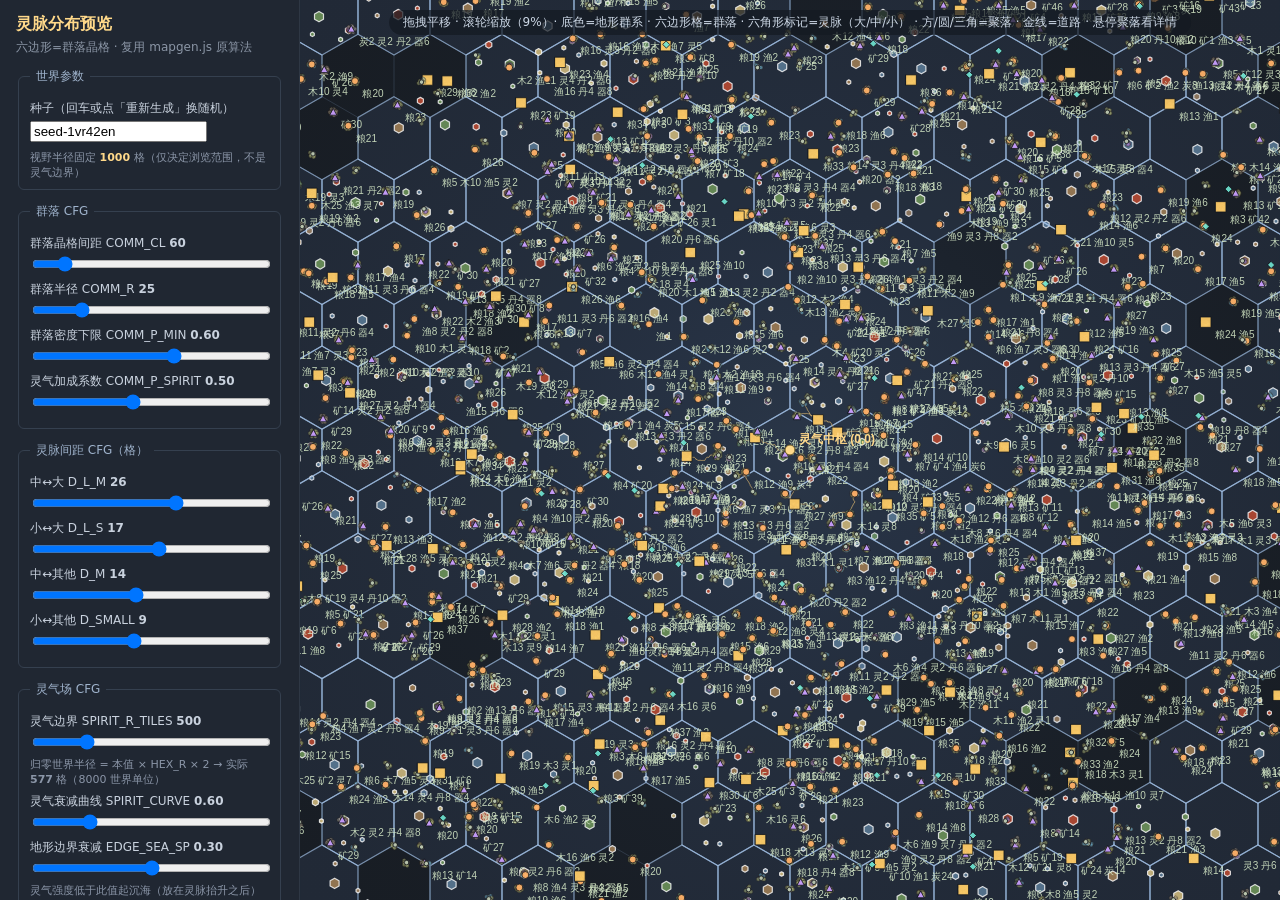
==== 灵脉预览.html @ bde322c2 "feat(preview): B2 道路泵送多圈收敛 + C1 预览页接 bldg_ink 实时精灵 + C2 稀有建筑抬最小尺寸 - B2: 预览页 pumpRoads 游标单向前进致预算饥饿格被永" ====
<!DOCTYPE html>
<html lang="zh-CN">
<head>
<meta charset="UTF-8">
<title>灵脉分布预览（群落六边形 · 可拖拽）</title>
<style>
  html,body{height:100%;margin:0}
  body{background:#171c24;color:#d6dbe4;font-family:"Microsoft YaHei",system-ui,sans-serif;
       display:flex;height:100vh;overflow:hidden}
  #sidebar{width:300px;padding:14px 16px;box-sizing:border-box;border-right:1px solid #2e3744;
           background:#202732;overflow-y:auto;flex:none}
  #sidebar h1{font-size:16px;margin:0 0 4px;color:#ffd98a}
  #sidebar .sub{font-size:12px;color:#8b96a6;margin-bottom:12px}
  fieldset{border:1px solid #35404f;border-radius:6px;margin-bottom:13px;padding:9px 11px}
  legend{font-size:12px;color:#9fb3cc;padding:0 6px}
  label{display:block;font-size:12px;margin:6px 0;color:#c9d2de}
  input[type=range]{width:100%;box-sizing:border-box}
  input[type=text]{width:100%;box-sizing:border-box;margin-top:4px;background:#151a22;
                   border:1px solid #3d4756;color:#e2e8f0;padding:4px 6px;border-radius:4px;font-size:12px}
  button{margin-top:10px;width:100%;padding:7px;border:none;border-radius:5px;
         background:#3d78c5;color:#fff;font-size:13px;cursor:pointer}
  button:hover{background:#4787db}
  #stats{font-size:12px;color:#aab6c4;margin-top:12px;line-height:1.9}
  #stats b{color:#ffd98a}
  .legend-row{display:flex;align-items:center;gap:8px;font-size:12px;margin:4px 0;color:#c8d2dd}
  .swatch{width:12px;height:12px;border-radius:50%;display:inline-block;border:1px solid rgba(0,0,0,.35)}
  .swatch.sq{border-radius:2px}
  .swatch.tri{border-radius:0;clip-path:polygon(50% 0,100% 100%,0 100%)}
  .swatch.dia{border-radius:0;transform:rotate(45deg) scale(.82)}
  .swatch.hex{border-radius:0;clip-path:polygon(50% 0,100% 25%,100% 75%,50% 100%,0 75%,0 25%)}
  .swatch.road{width:16px;height:0;border:none;border-top:3px solid #d6b26e;border-radius:0}
  .swatch.tbar{width:26px;height:11px;border-radius:2px;background:
    linear-gradient(90deg,#6d9aab 0 14%,#9dc2c9 14% 28%,#e0d3ae 28% 42%,#b4c3a0 42% 56%,
                    #89a27f 56% 70%,#dbc692 70% 84%,#a19a8c 84% 100%)}
  #stats b.tg{color:#8fd0a8}
  #wrap{flex:1;position:relative;background:#181d24;overflow:hidden;cursor:grab;user-select:none}
  #wrap.grabbing{cursor:grabbing}
  #tip{position:absolute;max-width:240px;pointer-events:none;background:rgba(15,18,24,.93);
       padding:6px 10px;border:1px solid #3a4656;border-radius:6px;font-size:12px;
       color:#cfd9e6;display:none;z-index:5;line-height:1.5}
  #hintBar{position:absolute;top:10px;left:50%;transform:translateX(-50%);z-index:6;
     background:rgba(20,26,34,.72);color:#cdd8e6;font-size:12px;padding:4px 14px;border-radius:999px;
     pointer-events:none;white-space:nowrap}
  canvas{display:block}
</style>
</head>
<body>
<div id="engineHint" style="display:none;position:fixed;bottom:14px;left:50%;transform:translateX(-50%);
  background:#7a2f2f;color:#fff;padding:10px 16px;border-radius:8px;font-size:13px;z-index:99;
  box-shadow:0 2px 8px rgba(0,0,0,.4)">
  ⚠ 引擎脚本未加载。请勿直接双击 file:// 打开；
  先启动本地 HTTP 服务（python -m http.server 8123），再访问 http://localhost:8123/灵脉预览.html
</div>
<div id="sidebar">
  <h1>灵脉分布预览</h1>
  <div class="sub">六边形=群落晶格 · 复用 mapgen.js 原算法</div>

  <fieldset>
    <legend>世界参数</legend>
    <label>种子（回车或点「重新生成」换随机）
      <input id="seed" style="margin-top:4px" placeholder="点「重新生成」随机">
    </label>
    <div style="font-size:11px;color:#8b96a8;margin-top:8px">
      视野半径固定 <b style="color:#ffd98a">1000</b> 格（仅决定浏览范围，不是灵气边界）
    </div>
  </fieldset>

  <fieldset>
    <legend>群落 CFG</legend>
    <label>群落晶格间距 COMM_CL <b id="commClVal">60</b>
      <input id="commCl" type="range" min="30" max="300" step="5" value="60" style="margin-top:4px">
    </label>
    <label>群落半径 COMM_R <b id="commRVal">25</b>
      <input id="commR" type="range" min="10" max="90" step="5" value="25" style="margin-top:4px">
    </label>
    <label>群落密度下限 COMM_P_MIN <b id="commPMinVal">0.60</b>
      <input id="commPMin" type="range" min="0" max="1" step="0.05" value="0.60" style="margin-top:4px">
    </label>
    <label>灵气加成系数 COMM_P_SPIRIT <b id="commPSpiritVal">0.50</b>
      <input id="commPSpirit" type="range" min="0" max="1.2" step="0.05" value="0.50" style="margin-top:4px">
    </label>
  </fieldset>

  <fieldset>
    <legend>灵脉间距 CFG（格）</legend>
    <label>中↔大 D_L_M <b id="dLMVal">26</b>
      <input id="dLM" type="range" min="4" max="40" step="1" value="26" style="margin-top:4px">
    </label>
    <label>小↔大 D_L_S <b id="dLSVal">17</b>
      <input id="dLS" type="range" min="2" max="30" step="1" value="17" style="margin-top:4px">
    </label>
    <label>中↔其他 D_M <b id="dMVal">14</b>
      <input id="dM" type="range" min="2" max="30" step="1" value="14" style="margin-top:4px">
    </label>
    <label>小↔其他 D_SMALL <b id="dSmallVal">9</b>
      <input id="dSmall" type="range" min="1" max="20" step="1" value="9" style="margin-top:4px">
    </label>
  </fieldset>

  <fieldset>
    <legend>灵气场 CFG</legend>
    <label>灵气边界 SPIRIT_R_TILES <b id="spiritRVal">500</b>
      <input id="spiritR" type="range" min="100" max="2000" step="50" value="500" style="margin-top:4px">
      <div style="font-size:11px;color:#8b96a8;margin-top:4px">
        归零世界半径 = 本值 × HEX_R × 2 → 实际 <b id="spiritEdgeTiles">577</b> 格（<span id="spiritEdgeWorld">8000</span> 世界单位）
      </div>
    </label>
    <label>灵气衰减曲线 SPIRIT_CURVE <b id="spiritCurveVal">0.60</b>
      <input id="spiritCurve" type="range" min="0.2" max="2" step="0.05" value="0.60" style="margin-top:4px">
    </label>
    <label>地形边界衰减 EDGE_SEA_SP <b id="edgeSeaSpVal">0.30</b>
      <input id="edgeSeaSp" type="range" min="0" max="0.6" step="0.05" value="0.30" style="margin-top:4px">
      <div style="font-size:11px;color:#8b96a8;margin-top:4px">
        灵气强度低于此值起沉海（放在灵脉抬升之后）→ 界外全海洋；0 = 硬边界
      </div>
    </label>
    <label>聚落边界衰减 EDGE_SETTLE_SP <b id="edgeSettleSpVal">0.35</b>
      <input id="edgeSettleSp" type="range" min="0" max="0.6" step="0.05" value="0.35" style="margin-top:4px">
      <div style="font-size:11px;color:#8b96a8;margin-top:4px">
        灵气强度低于此值起聚落概率衰减 → 界外无聚落、无秘境
      </div>
    </label>
  </fieldset>

  <fieldset>
    <legend>显示</legend>
    <label><input type="checkbox" id="cb_terrain" checked> 地形（逐格群系色 · 海拔明暗）</label>
    <label style="font-size:11px;color:#8b96a8;margin-top:-2px">
      地形按缩放自动分级（放大=逐格，缩小=降采样），分帧构建不卡界面
    </label>
    <label><input type="checkbox" id="cb_comm"   checked> 群落六边形</label>
    <label><input type="checkbox" id="cb_vein"   checked> 灵脉点（大/中/小）</label>
    <label style="font-size:11px;color:#8b96a8;margin-top:-2px">
      六角形标记；尺寸与聚落同一套自动缩放（2~16px × 大1.5/中1/小0.65）
    </label>
    <label><input type="checkbox" id="cb_name"   checked> 灵脉名称</label>
    <label><input type="checkbox" id="cb_spirit" checked> 灵气强度底色</label>
    <label><input type="checkbox" id="cb_grid"   checked> 全部晶格网格</label>
  </fieldset>

  <fieldset>
    <legend>聚落 / 道路</legend>
    <label><input type="checkbox" id="cb_settle" checked> 聚落（城/镇/村/宗门/秘境）</label>
    <label><input type="checkbox" id="cb_sname"> 聚落名称 + 距中枢格数</label>
    <label><input type="checkbox" id="cb_build" checked> 城镇足迹 + 建筑 + 产能摘要</label>
    <label style="font-size:11px;color:#8b96a8;margin-top:-2px">
      中心核心 → 内环民居 → 外环生产卫星（地皮决定建筑）；浅色六边=足迹
    </label>
    <label><input type="checkbox" id="cb_trade"> 贸易网络（盈余→缺口）</label>
    <label><input type="checkbox" id="cb_road"   checked> 道路（BFS 渐进建造）</label>
    <label>道路建造半径（区域格，REGION_M=18格/格）
      <input id="roadCells" type="range" min="2" max="20" step="1" value="8" style="margin-top:4px">
      <div style="font-size:11px;color:#8b96a8;margin-top:4px">
        视野中心 ±<b id="roadCellsVal">8</b> 区域格 ≈ ±<b id="roadCellsTiles">144</b> 格
      </div>
    </label>
    <label>每轮新建道路数（大→快但可能卡顿）
      <input id="roadBudget" type="range" min="1" max="8" step="1" value="1" style="margin-top:4px">
      <div style="font-size:11px;color:#8b96a8;margin-top:4px">
        当前 <b id="roadBudgetVal">1</b> 条/轮 · 实测单条 9ms，最坏一条可到 380ms
      </div>
    </label>
    <div style="font-size:11px;color:#8b96a8;margin:6px 0">修路中心：<b id="roadCenterInfo" style="color:#cdd8ea">视野中心（点击地图设定）</b></div>
    <button id="roadClear" style="background:#4a5566">清空道路缓存（并取消修路中心）</button>
  </fieldset>

  <button id="rerun">重新生成</button>
  <div id="stats"></div>
  <div class="legend-row"><span class="swatch tbar"></span>地形：深海浅海 · 沙岸 · 草地 · 林地 · 沙漠 · 山地</div>
  <div class="legend-row"><span class="swatch hex" style="background:gold"></span>大灵脉（主脉）· 占地 2 格</div>
  <div class="legend-row"><span class="swatch hex" style="background:#ff9f43"></span>中灵脉 · 占地 1.5 格</div>
  <div class="legend-row"><span class="swatch hex" style="background:#7fb3ff"></span>小灵脉 · 占地 1 格</div>
  <div class="legend-row"><span class="swatch sq" style="background:#ffcc66"></span>城市</div>
  <div class="legend-row"><span class="swatch" style="background:#ffb066"></span>城镇</div>
  <div class="legend-row"><span class="swatch tri" style="background:#c79bff"></span>宗门</div>
  <div class="legend-row"><span class="swatch" style="background:#b9c6b0"></span>村庄</div>
  <div class="legend-row"><span class="swatch dia" style="background:#6fe3d0"></span>秘境</div>
  <div class="legend-row"><span class="swatch road"></span>道路（A* 连接聚落）</div>
</div>

<div id="wrap">
  <div id="hintBar">拖拽平移 · 滚轮缩放 · 点击地图=以该处为中心修路（由内向外生长） · 每个六边形=一个群落</div>
  <canvas id="cv"></canvas>
  <div id="tip"></div>
</div>

<!-- 引擎脚本已内联(来源 Server/Zongmen/Engine/js/noise.js)。若在引擎文件改动，请替换此段 -->
<script>
/*======== 引擎 noise.js 内联副本 ========*/
/* ============================================================
 * noise.js — 可播种随机数 / 2D Simplex 噪声 / fbm / 山脊噪声
 * 宗门模拟器 demo3 · 山河图
 * ============================================================ */
(function (global) {
  'use strict';

  /* mulberry32: 轻量可播种 PRNG, 返回 [0,1) */
  function mulberry32(seed) {
    let a = seed >>> 0;
    return function () {
      a |= 0; a = (a + 0x6D2B79F5) | 0;
      let t = Math.imul(a ^ (a >>> 15), 1 | a);
      t = (t + Math.imul(t ^ (t >>> 7), 61 | t)) ^ t;
      return ((t ^ (t >>> 14)) >>> 0) / 4294967296;
    };
  }

  /* 字符串 → 32 位种子 (FNV-1a) */
  function hashSeed(str) {
    let h = 2166136261 >>> 0;
    str = String(str);
    for (let i = 0; i < str.length; i++) {
      h ^= str.charCodeAt(i);
      h = Math.imul(h, 16777619);
    }
    return h >>> 0;
  }

  /* ---------- 2D Simplex 噪声 (Gustavson 公版实现, 可播种) ---------- */
  var GRAD3 = new Float32Array([
    1, 1, 0, -1, 1, 0, 1, -1, 0, -1, -1, 0,
    1, 0, 1, -1, 0, 1, 1, 0, -1, -1, 0, -1,
    0, 1, 1, 0, -1, 1, 0, 1, -1, 0, -1, -1
  ]);
  var F2 = 0.5 * (Math.sqrt(3) - 1);
  var G2 = (3 - Math.sqrt(3)) / 6;

  function SimplexNoise(rand) {
    rand = rand || Math.random;
    var p = new Uint8Array(256);
    for (var i = 0; i < 256; i++) p[i] = i;
    for (var j = 255; j > 0; j--) {
      var k = (rand() * (j + 1)) | 0;
      var t = p[j]; p[j] = p[k]; p[k] = t;
    }
    this.perm = new Uint8Array(512);
    this.permMod12 = new Uint8Array(512);
    for (var n = 0; n < 512; n++) {
      this.perm[n] = p[n & 255];
      this.permMod12[n] = this.perm[n] % 12;
    }
  }

  SimplexNoise.prototype.noise2D = function (xin, yin) {
    var perm = this.perm, permMod12 = this.permMod12;
    var n0 = 0, n1 = 0, n2 = 0;
    var s = (xin + yin) * F2;
    var i = Math.floor(xin + s), j = Math.floor(yin + s);
    var t = (i + j) * G2;
    var x0 = xin - (i - t), y0 = yin - (j - t);
    var i1, j1;
    if (x0 > y0) { i1 = 1; j1 = 0; } else { i1 = 0; j1 = 1; }
    var x1 = x0 - i1 + G2, y1 = y0 - j1 + G2;
    var x2 = x0 - 1 + 2 * G2, y2 = y0 - 1 + 2 * G2;
    var ii = i & 255, jj = j & 255;
    var t0 = 0.5 - x0 * x0 - y0 * y0;
    if (t0 >= 0) {
      var gi0 = permMod12[ii + perm[jj]] * 3;
      t0 *= t0;
      n0 = t0 * t0 * (GRAD3[gi0] * x0 + GRAD3[gi0 + 1] * y0);
    }
    var t1 = 0.5 - x1 * x1 - y1 * y1;
    if (t1 >= 0) {
      var gi1 = permMod12[ii + i1 + perm[jj + j1]] * 3;
      t1 *= t1;
      n1 = t1 * t1 * (GRAD3[gi1] * x1 + GRAD3[gi1 + 1] * y1);
    }
    var t2 = 0.5 - x2 * x2 - y2 * y2;
    if (t2 >= 0) {
      var gi2 = permMod12[ii + 1 + perm[jj + 1]] * 3;
      t2 *= t2;
      n2 = t2 * t2 * (GRAD3[gi2] * x2 + GRAD3[gi2 + 1] * y2);
    }
    return 70 * (n0 + n1 + n2); /* ≈ [-1,1] */
  };

  /* 分形布朗运动: 多倍频叠加, ≈[-1,1] */
  function fbm(noise, x, y, octaves, lacunarity, gain) {
    octaves = octaves || 4; lacunarity = lacunarity || 2.0; gain = gain || 0.5;
    var amp = 1, freq = 1, sum = 0, norm = 0;
    for (var i = 0; i < octaves; i++) {
      sum += amp * noise.noise2D(x * freq, y * freq);
      norm += amp; amp *= gain; freq *= lacunarity;
    }
    return sum / norm;
  }

  /* 山脊噪声: 1-|n| 平方后叠加, [0,1], 用于造山脉走向 */
  function ridged(noise, x, y, octaves, lacunarity, gain) {
    octaves = octaves || 4; lacunarity = lacunarity || 2.05; gain = gain || 0.5;
    var amp = 0.55, freq = 1, sum = 0, norm = 0;
    for (var i = 0; i < octaves; i++) {
      var n = 1 - Math.abs(noise.noise2D(x * freq, y * freq));
      sum += amp * n * n;
      norm += amp; amp *= gain; freq *= lacunarity;
    }
    return sum / norm;
  }

  function clamp(v, a, b) { return v < a ? a : (v > b ? b : v); }
  function smoothstep(a, b, x) {
    var t = clamp((x - a) / (b - a), 0, 1);
    return t * t * (3 - 2 * t);
  }
  function lerp(a, b, t) { return a + (b - a) * t; }

  global.NoiseLib = {
    mulberry32: mulberry32,
    hashSeed: hashSeed,
    SimplexNoise: SimplexNoise,
    fbm: fbm,
    ridged: ridged,
    clamp: clamp,
    smoothstep: smoothstep,
    lerp: lerp
  };
})(window);

</script>
<script>
/*======== 引擎 mapgen-config.js 内联副本（来源 Server/Zongmen/Engine/js/mapgen-config.js）
  ⚠ 参数唯一真源在此；改参数请改引擎文件后同步此段，或直接改此段再同步回文件 ========*/
/* ============================================================
 * mapgen-config.js — 世界生成参数配置 (唯一真源)
 * ------------------------------------------------------------
 * 本文件是 CFG 的唯一定义处, 同时被两处导入:
 *   1) 服务器端: JsEngineHost 按 [noise.js, mapgen-config.js, mapgen.js,
 *      mapgen-server.js] 顺序拼 bundle, 故 mapgen.js 可直接读到
 *      global.MapGenConfig;
 *   2) 预览页 (灵脉预览.html): 以 <script> 内联本文件, 面板默认值即取自这里。
 *
 * 修改参数请只改本文件 —— mapgen.js 不再自带 CFG 默认值,
 * 运行时仍可用 MapGen.configure(patch) 局部覆写。
 * ============================================================ */
(function (global) {
  'use strict';

  global.MapGenConfig = {
    /* ---------- 群落 ---------- */
    COMM_CL: 60,            // 群落晶格间距 ≈ 大灵脉最小中心距 (格)
    COMM_R: 25,             // 群落半径 (格)
    COMM_P_MIN: 0.60,       // 群落存在概率下限
    COMM_P_SPIRIT: 0.50,    // 群落存在概率的灵气加成系数 (p = MIN + SPIRIT × 灵气)

    /* ---------- 灵脉间距 (格) ---------- */
    D_L_M: 26,              // 中灵脉 ↔ 大灵脉 最小间距
    D_L_S: 17,              // 小灵脉 ↔ 大灵脉 最小间距
    D_M: 14,                // 中灵脉 ↔ 其他次级 最小间距
    D_SMALL: 9,             // 小灵脉 ↔ 其他次级 最小间距

    /* ---------- 灵气场 ---------- */
    SPIRIT_R_TILES: 500,    // 灵气边界半径参数: 归零世界半径 = 本值 × HEX_R × 2 (见 spiritEdgeWorld)
    SPIRIT_CURVE: 0.60,     // 灵气衰减曲线指数 (越小越"外圈厚"), sp = (1 - d) ^ CURVE

    /* ---------- 边界衰减 (§九.3: 半径外为凡俗无灵地带 → 界外全海洋、无聚落) ----------
       两处衰减共用 spiritAt 这一个「灵气强度」驱动 (即"参考灵气强度"), 各配一个系数。
       系数越大 → 衰减带越宽、越早开始(边界越"软"); 置 0 → 硬边界(一步入海/入海即无聚落)。 */
    EDGE_SEA_SP: 0.30,      // 地形: 灵气强度低于此值起按曲线沉入海底, 强度=0 处完全沉没
    EDGE_SETTLE_SP: 0.35,   // 聚落: 灵气强度低于此值起概率衰减, 强度=0 处概率归零

    /* ---------- 次级灵脉落位 ---------- */
    SUB_ATTEMPTS: 14,       // 次级灵脉落位尝试次数

    /* ---------- 灵脉地形抬升 ---------- */
    LIFT_CORE: [0.80, 0.75, 0.70],   // 大/中/小灵脉中心抬升目标
    LIFT_ARM_OFF: 0.05,              // 七星从属格抬升减量

    /* ---------- 灵根生态呼应 (§六) ---------- */
    ECO_WATER: 0.25,        // 水灵根保湿
    ECO_WOOD: 0.18,         // 木灵根保湿
    ECO_FIRE_DRY: 0.22,     // 火灵根致干
    ECO_FIRE_HEAT: 0.15,    // 火灵根致热
    ECO_METAL: 0.08,        // 金灵根微干

    /* ---------- 道路 (A* 寻路: Dial 桶优先队列 + 三重剪枝; 跳板剪枝) ----------
       权重按 biome 索引: 深海8/浅海6/沙岸4/草地3/林地4/沙漠5/山地8/雪峰8。
       三重剪枝: 累计权重 > ROAD_COST_MAX 停止扩展该分支; 距起点层数 > ROAD_STEPS_MAX
       放弃; 剩余代价可采纳下界使 g+h > 预算 的格跳过。
       口径 = 「等价平地格数 × 平地权重(3)」: 120 权重 ≈ 40 格平地, 40 步 = 40 层。
       定值依据 (实测, 灵域半径≈577格): 最近邻聚落对 hexDist 中位 11~12 格 / p90=23 / max 61;
         30 权重(≈10格) 建路率 24.8% ← 砍掉约 3/4 既有道路, 不可接受;
         120 权重/40 步 与 §四 贸易 reachableBudget≤40格 同口径, 恢复全量邻域路网。
       回归: verify/w3_bfs_road.mjs 断言双剪枝上界 + 邻域连通 + 权重累加自洽。 */
    ROAD_COST_MAX: 120,     // 累计权重上限
    /* 步数(六边层)上限 —— 纯地形寻路的总长上限 (40×3=120 与预算自洽)。
       复用模式(走既有路 2 费)下引擎自动放宽为 COST_MAX÷ROAD_W_ROAD = 60:
       骑路的长径最多 60 步, 按 40 剪会误杀沿旧路的便宜路径 (假不可达/次优)。 */
    ROAD_STEPS_MAX: 40,
    /* biome → 单格通行权重 (索引: 0深海 1浅海 2沙岸 3草地 4林地 5沙漠 6山地 7雪峰)
       水最贵 (深海8/浅海6): 路尽量不穿水; 沙漠5 比林地4 荒僻难行; 草地3 最便宜 */
    ROAD_W: [8, 6, 4, 3, 4, 5, 8, 8],
    /* 已铺路格通行权重: 寻路时走既有道路每格只算 2 (比草地 3 还便宜)
       ⇒ 新路主动并线到既有路廊 (全局折扣, 不限走廊 —— 分叉聚落共享干道)。
       绕行副作用由 ROAD_DI_MAX10 兜底, 不再需要走廊限定。
       ⚠ 路径形状取决于建路顺序 (建网规范序 = 端点 hub 等级 × 距离升序),
       会话内确定; 访问顺序不同的会话路形可能略有差异 —— 路一旦落成即缓存固化。 */
    ROAD_W_ROAD: 2,
    /* 绕行系数闸 (×10 整数比): 建成线路的 步数/六边距 不得超过 本值/10,
       超限先试无折扣直连, 仍超限则骨架边(Kruskal)强制建、其余放弃。
       14 ⇒ DI ≤ 1.4 (林道规划工业标准); 调小更贴直线, 调大更易顺路并线。 */
    ROAD_DI_MAX10: 14,

    /* ---------- 城镇 (勘测 → 选址 → 生长, §三) ---------- */
    PROSPECT_R: 4,          // 勘测半径(格): 中心候选扫描六边范围 (文档建议 6, 实测代价按格数平方增长 → 取 4)
    PROSPECT_REFINE: 6,     // 资源邻近只对基础分前 N 名精算 (精算是主要开销: N×扫描格数)
    TOWN_R: 3,              // 城镇足迹半径(格): hexDist ≤ 3 → 含中心 37 格候选
    TOWN_INNER_R: 1,        // 内环半径(格): 内环铺民房/仓库 (= 城区), 外环铺生产型卫星
    TOWN_HOUSE_RATIO: 0.3,  // 城区民居预留配额比例 (否则外环卫星会吃光建筑上限)
    TERR_SCAN_R: 1,         // 资源邻近扫描半径(格)
    FARM_SPIRIT: 0.35,      // 草地判定「良田 / 村落」的灵气分界
    /* 建筑数上限按规模分档 (§六.1): 小村 5~8 / 镇 12~16 / 城 20~25 / 宗门按型 */
    TOWN_BUILD_MAX: { village: 8, town: 16, city: 25, sect: 16 },

    /* ---------- 贸易 (§四): 纯计算层, 不落库 ---------- */
    TRADE_REACH: 40        // 相邻城镇连通预算 (格): 六边距超此值不成 tradeEdge
  };
})(typeof window !== 'undefined' ? window : this);

</script>
<script>
/*======== 引擎 mapgen.js 内联副本（来源 Server/Zongmen/Engine/js/mapgen.js）
  ⚠ 这是源码副本；改引擎后请同步替换此段 ========*/
/* ============================================================
 * mapgen.js — 无限流式世界生成 (我的世界式区块)
 *  - 地块: 尖顶六边形, 直径 16px, 轴坐标 (q, r), y 轴向下
 *  - 区块: 半径 CHUNK_R 格的六边形, 中心间距 S=2R+1,
 *          地块归属四候选最近中心 (确定性平局裁决) → 六边形区块
 *  - 内容: 海拔/湿度/气候带 = 坐标的纯噪声函数 (含出生岛保障),
 *          区域/聚落/灵脉 = 全球晶格哈希, 道路 = A* 寻路(三重剪枝)
 *          → 无限世界跨区块、跨会话完全一致
 * ============================================================ */
(function (global) {
  'use strict';
  var NL = global.NoiseLib;

  var BIOME = { DEEP: 0, OCEAN: 1, BEACH: 2, GRASS: 3, FOREST: 4, DESERT: 5, MOUNTAIN: 6, SNOW: 7 };

  var BIOME_META = [
    { key: 'deep',     name: '深海', color: '#6d9aab', water: true },
    { key: 'ocean',    name: '浅海', color: '#9dc2c9', water: true },
    { key: 'beach',    name: '沙岸', color: '#e0d3ae' },
    { key: 'grass',    name: '草地', color: '#b4c3a0' },
    { key: 'forest',   name: '林地', color: '#89a27f' },
    { key: 'desert',   name: '沙漠', color: '#dbc692' },
    { key: 'mountain', name: '山地', color: '#a19a8c' },
    { key: 'snow',     name: '雪峰', color: '#e8e5dc' },
    /* 灵脉格 (disp biome 8..12): 金木水火土 */
    { key: 'vein-metal', name: '金灵脉', color: '#c4b078' },
    { key: 'vein-wood',  name: '木灵脉', color: '#688c56' },
    { key: 'vein-water', name: '水灵脉', color: '#56748e' },
    { key: 'vein-fire',  name: '火灵脉', color: '#b04832' },
    { key: 'vein-earth', name: '土灵脉', color: '#98784f' }
  ];

  var SEA_LEVEL = 0.40;
  /* ---------- 边界沉海 (设定 §九.3) ----------
     灵气边界外是"凡俗无灵地带": 地形一律沉为海洋, 不产聚落也不出灵脉峰。
     下沉目标高度 = EDGE_SEA_FLOOR + (e - 0.5) * EDGE_SEA_VAR,
     取值区间 [0.24, 0.36] 恒 < SEA_LEVEL → 保证界外必为海(含深海), 且保留一点海底起伏。 */
  var EDGE_SEA_FLOOR = 0.30;
  var EDGE_SEA_VAR   = 0.12;
  var HEX_R = 8;                          // 外接圆半径 → 直径 16
  var HEX_W = Math.sqrt(3) * HEX_R;
  var CHUNK_R = 10;                       // 区块六边形半径 (格)
  var CHUNK_S = 2 * CHUNK_R + 1;          // 区块中心间距 (21)
  var CHUNK_SCAN = 15;                    // 区块构建扫描半径: 胞腔最远可达 14 格, 15 保证全覆盖无缝
  var REGION_M = 18;                      // 区域晶格间距

  /* ---------- 灵脉驱动世界 (灵脉地图设定: 先定灵脉, 后造山河) ----------
   * §十二: 参数集中在【同目录 mapgen-config.js】(global.MapGenConfig, 唯一真源)。
   *        本文件【不】保存运行参数 —— 下面这份兜底值仅在宿主未加载 mapgen-config.js
   *        (老 bundle / 单文件调试) 时生效, 目的是「不崩」, 而非提供可调默认值。
   *        ⚠ 兜底值必须与 mapgen-config.js 逐项一致: 漏载 config 时若用旧值会生成
   *        完全不同的世界 (COMM_CL 150↔60 / SPIRIT_R_TILES 1000↔500 / ROAD_W 旧表 …)。
   *        新增/修改参数请只改 mapgen-config.js, 并同步维护此处兜底表 (A10)。 */
  var CFG = global.MapGenConfig || {
    COMM_CL: 60, COMM_R: 25,
    D_L_M: 26, D_L_S: 17, D_M: 14, D_SMALL: 9,
    SPIRIT_R_TILES: 500, SPIRIT_CURVE: 0.60,
    EDGE_SEA_SP: 0.30, EDGE_SETTLE_SP: 0.35,
    COMM_P_MIN: 0.60, COMM_P_SPIRIT: 0.50,
    SUB_ATTEMPTS: 14,
    LIFT_CORE: [0.80, 0.75, 0.70], LIFT_ARM_OFF: 0.05,
    ECO_WATER: 0.25, ECO_WOOD: 0.18,
    ECO_FIRE_DRY: 0.22, ECO_FIRE_HEAT: 0.15, ECO_METAL: 0.08,
    ROAD_COST_MAX: 120, ROAD_STEPS_MAX: 40, ROAD_W: [8, 6, 4, 3, 4, 5, 8, 8],
    ROAD_W_ROAD: 2, ROAD_DI_MAX10: 14,
    PROSPECT_R: 4, PROSPECT_REFINE: 6, TOWN_R: 3, TOWN_INNER_R: 1, TOWN_HOUSE_RATIO: 0.3, TERR_SCAN_R: 1, FARM_SPIRIT: 0.35,
    TOWN_BUILD_MAX: { village: 8, town: 16, city: 25, sect: 16 },
    TRADE_REACH: 40
  };
  /* A10 一致性校验: 若 config 已加载, 兜底表与真源的键集必须一致 (防止只改一处)。
     仅在缺失/多余键时 warn 一次, 不改变运行结果; 老 bundle 无 console 时静默跳过。 */
  (function cfgParity() {
    if (!global.MapGenConfig || typeof console === 'undefined' || !console.warn) return;
    var miss = [], extra = [];
    for (var k1 in global.MapGenConfig) if (!(k1 in CFG)) miss.push(k1);
    for (var k2 in CFG) if (!(k2 in global.MapGenConfig)) extra.push(k2);
    if (miss.length || extra.length) {
      console.warn('[mapgen] 兜底 CFG 与 mapgen-config.js 键集不一致 (A10): 缺失 ' +
                   miss.join(',') + ' / 多余 ' + extra.join(','));
    }
  })();
  /* 五行: 0金 1木 2水 3火 4土 */
  var ELEMENTS = ['金', '木', '水', '火', '土'];
  var SHENG = [2, 3, 1, 4, 0];            // 相生: 金生水 木生火 水生木 火生土 土生金
  var KE = [1, 4, 3, 0, 2];               // 相克: 金克木 木克土 水克火 火克金 土克水
  var DUAL = { '0|3': '雷', '1|2': '风', '0|2': '冰', '3|4': '暗' };  // 相冲/相合 → 异灵根
  var ELEMENT_RGB = [
    [196, 176, 120], [104, 140, 86], [86, 116, 142], [176, 72, 50], [152, 120, 82]
  ];
  var VARIANT_RGB = { 雷: [142, 96, 190], 风: [118, 150, 148], 冰: [136, 168, 192], 暗: [96, 84, 110] };
  var LANDFORM = [
    ['白石岩峰', '金属矿脉', '剑意石林', '铁锈山脊', '金刚台地'],
    ['原始灵木林', '藤蔓深谷', '灵植圃', '千年树冠', '青苔湿地'],
    ['深潭', '瀑布', '海眼', '雾瘴湖泽', '环山湖'],
    ['熔岩裂隙', '活火山', '地热温泉', '焦土熔流', '火晶洞窟'],
    ['厚土丘陵', '矿藏山腹', '石脉土台', '黄土地', '岩层断崖']
  ];
  var VARIANT_LANDFORM = {
    雷: ['雷击崖', '紫电渊'], 风: ['风口峡谷', '风蚀柱'],
    冰: ['冰川', '寒潭'], 暗: ['缚灵渊', '幽冥涧']
  };

  /* 邻居槽位 (轴坐标) 按 60°*k 排列: 0:东 1:东南 2:西南 3:西 4:西北 5:东北 */
  var NEIGH_SLOTS = [[1, 0], [0, 1], [-1, 1], [-1, 0], [0, -1], [1, -1]];

  /* ---------- 命名词库 (觅长生风) ---------- */
  var NAME = {
    sectPre: ['青云', '太虚', '玄天', '紫霄', '万剑', '丹霞', '天机', '御灵', '幽冥', '凌霄',
              '沧澜', '昆吾', '流月', '星宿', '百花', '落霞', '无极', '太一', '白帝', '赤霄',
              '紫阳', '归元', '掩月', '化剑', '黄枫', '掩日'],
    sectSuf: ['剑宗', '剑派', '丹宗', '宗', '门', '谷', '阁', '山庄', '寺', '教'],
    cityPre: ['青州', '临仙', '白玉', '建木', '云京', '望舒', '承天', '安宁', '朔方', '江都',
              '天南', '元武', '庆云', '金鳌'],
    townPre: ['落雁', '清风', '石桥', '柳林', '甘泉', '白沙', '铜锣', '乌衣', '枫桥', '梅溪',
              '赤水', '黄泥', '青石', '芦渡'],
    villPre: ['杏花', '溪头', '竹里', '南塘', '上河', '枣阳', '古井', '桑园', '芦花', '石磨',
              '桃溪', '坡底', '东陵', '西泽'],
    regionByBiome: {
      3: { pre: ['青云', '苍梧', '白鹿', '栖霞', '临水', '云梦', '平芜', '清河', '金穗', '龙泉', '广济', '安丰'], suf: ['郡', '原', '川', '野', '州', '乡'] },
      4: { pre: ['苍莽', '翠微', '青冥', '迷雾', '落木', '万木', '云杉', '藤萝', '幽篁', '百草'], suf: ['林', '泽', '谷', '坞'] },
      5: { pre: ['黄沙', '大漠', '流金', '鸣沙', '白龙', '燕然', '阳关', '玉门', '居延', '瀚海'], suf: ['沙', '漠', '碛', '原'] },
      6: { pre: ['苍山', '昆仑', '太乙', '斜月', '断魂', '摘星', '凌云', '天柱', '剑门', '悬空', '摩天', '铁背'], suf: ['山脉', '岭', '嶂', '山区'] },
      7: { pre: ['朔风', '苍雪', '长白', '寒酥', '霜天', '苦寒'], suf: ['雪原', '冰原', '岭'] },
      2: { pre: ['碧波', '金沙', '月牙', '听潮', '观澜'], suf: ['滩', '湾', '海岸'] }
    },
    sea: ['沧澜海', '东冥海', '北溟海', '碧落海', '无涯海', '归墟海', '流波海', '弱水海'],
    poi: ['星坠秘境', '古修洞府', '灵泉福地', '上古遗迹', '锁妖塔残址', '仙人遗冢', '藏经洞', '剑冢', '丹炉遗谷', '缚灵渊']
  };

  /* ---------- 状态 ---------- */
  var seedStr = '', seed = 0;
  var nElev, nRidge, nMoist, nWarp, nMask, nDetail;
  var elevCache = new Map();
  var fieldCache = new Map();
  var regionCache = new Map();   // "i,j" -> 区域信息
  var settleCache = new Map();   // "i,j" -> 聚落数组
  var roadCache = new Map();     // "a|b" -> 道路
  var roadTileIdx = new Set();   // 会话内已建路格 "q,r" 索引 (寻路复用: 通行权重 ROAD_W_ROAD)
  /* A4: 路格 -> 引用它的「已缓存道路」条数。roadCache 有 ROAD_CAP 淘汰, 原先 roadTileIdx
     只增不清 ⇒ 被淘汰的路的格子永久留在索引里 (幽灵路廊: 路已不在缓存却仍给 A* 折扣)。
     改为引用计数: 用路对象的 tiles 反向清, 某格被最后一条引用它的路淘汰时才移出。 */
  var roadTileRef = new Map();
  /* ⚠ 仍具建路顺序依赖: A* 对「已建路」的代价=2 < 任何地形, 新路会主动并线到既有路廊;
     建路顺序 = roadsNear 规范序 (hubBefore × 距离升序), 会话内确定, 不同访问序的会话
     在批边界路形可能略异。resetRoads/init/configure 时随 roadCache 一并清空。 */
  var commCache = new Map();     // "i,j" -> 群落 | null
  var veinNearCache = new Map(); // "q,r" -> 灵脉近邻 {d, v} | null
  var siteScoreCache = new Map();// "q,r" -> 选址打分 (纯函数, 只依赖地形/灵脉)
  var prospectCache = new Map(); // "aq,ar"-> 勘测结果 {tiles:[{q,r,score}]}
  var centerCache = new Map();   // "aq,ar"-> 选中中心 {q,r,score} | null
  var townCache = new Map();     // "聚落id" -> 足迹规划 {style, buildings, resources}
  var tradeCache = new Map();    // "i,j" -> 该区域格城镇的贸易边数组
  var skeletonCache = new Map(); // A2: "i,j" -> 骨架边 Set (纯函数: 只依赖邻域聚落, 与缓存冷热无关)
  var roadFail = new Set();      // "a|b" -> 不可达聚落对 (重试 3 次仍失败才入内, 终身跳过)
  var roadFailTrials = new Map(); // "a|b" -> 已尝试次数: 复用是路径依赖的 (路网变密后骑路可达性会变),
                                  // null 失败不立即终身标记, 进重试队列 3 次后仍失败才转终身
  /* 负缓存 (roadVer 戳): "a|b" -> 上次失败时的 roadVer。bfsRoad 对 (起点,终点,roadTileIdx) 是
     纯函数, 而 roadVer 只在「真有新路落成」时自增 ⇒ 版本未变时重算必得同一结论, 可直接跳过。
     这是 review A1「DI 拒绝边无负缓存」的收尾 (todo1-①): 热跑 (路建好后重扫) 的回退主因
     就是这些「注定失败」的边每次扫描都被重新 A*。 */
  var roadFailVer = new Map();
  var diRetryQueue = [];         // DI 闸拒绝的边 {a,b,rkey}: 等路网变密后重试 (会话级 FIFO,
                                 // 每次 roadsNear 限量消化; 重试仍超限则回队尾, 容量上限丢最旧)
  var demandCache = new Map();   // "i,j" -> 未排序需求边 (纯几何, 与中心无关; 排序每调用做)
  var DEMAND_CAP = 2048;
  /* P3: 地块级缓存固定容量 (Map 保持插入序)。超限时每次淘汰最旧 1 条,
     单条 delete 的开销摊薄到每次插入 → 不再有「超大 Map 一次性删半」的长停顿;
     内存有界; 淘汰仅影响命中率, 不改变确定性结果。 */
  /* T1: region/settle/road/comm/roadFail 同样加固定容量 — 长期漫游不再线性增长。
     淘汰只损失命中率 (全部可按坐标确定性重算), 不改变任何输出。 */
  var ELEV_CAP = 40000;    // 海拔缓存: 视野区 + 探路邻域 ≈ 数十区块
  var FIELD_CAP = 30000;   // 完整地块场缓存 (每项含对象, 容量略小)
  var VEIN_CAP = 40000;    // 灵脉近邻缓存
  var REGION_CAP = 512;    // 区域信息
  var SETTLE_CAP = 1024;   // 区域聚落数组
  var ROAD_CAP = 4096;     // A* 道路 (含 pts/tiles, 单条较大)
  var COMM_CAP = 1024;     // 群落
  var ROADFAIL_CAP = 1024; // 不可达聚落对 (只影响重试频率)
  var ROADFAILTRIALS_CAP = 1024; // A3: 重试计数表容量 (与 ROADFAIL_CAP 同档 —— 同一 "a|b" 键空间;
                                 // 淘汰只让该边「多试一次」, 不改变可达性结论)
  var SITE_SCORE_CAP = 40000; // 选址打分 (勘测扫描逐格, 容量须覆盖视野内候选)
  var PROSPECT_CAP = 8192; // 勘测结果 (按锚点)
  var CENTER_CAP = 8192;   // 选中中心 (按锚点)
  var TOWN_CAP = 4096;     // 城镇足迹规划 (按聚落)
  var TRADE_CAP = 4096;    // 贸易边 (按区域格)
  var SKEL_CAP = 512;      // A2: 骨架边集合 (按区域格, 依赖 25 个邻格的聚落 → 缓存收益高)

  function cacheSet(m, key, val, cap) {
    m.set(key, val);
    if (m.size > cap) m.delete(m.keys().next().value);   // 淘汰最旧插入项
  }
  function setAdd(s, key, cap) {
    s.add(key);
    if (s.size > cap) s.delete(s.values().next().value);
  }
  /* 失败边记戳 (负缓存 roadFailVer: rkey -> 记戳时的 roadVer)。
     容量与 roadFail 同档; 淘汰只让该边「被重试一次」, 不改变任何结果。 */
  function failMark(rkey) { cacheSet(roadFailVer, rkey, roadVer, ROADFAIL_CAP); }
  /* A3: 闸拒/失败边的重试计数 +1 —— 原来是裸 Map.set, 无上限且转正后不删 ⇒ 会话内只增不减。
     现改为有界 (LRU: 先删后插以刷新新旧序) + 建成路时 trialClear 移除。淘汰只让该边「多试一次」。 */
  function trialBump(rkey) {
    var n = (roadFailTrials.get(rkey) || 0) + 1;
    roadFailTrials.delete(rkey);
    cacheSet(roadFailTrials, rkey, n, ROADFAILTRIALS_CAP);
    return n;
  }
  function trialClear(rkey) { roadFailTrials.delete(rkey); }
  /* A4: 道路入库 —— 与 ROAD_CAP 淘汰同步维护 roadTileIdx/roadTileRef。
     cacheSet 只淘汰 road 对象, 会留下幽灵路格; 这里按引用计数回收: 某格被最后一条
     引用它的已缓存道路淘汰时才从 roadTileIdx 移除 (共享路廊不误删)。
     ⚠ 调用方必须保证 rkey 未在缓存 (三处建路点均已判 roadCache.get 为空)。 */
  function roadSet(rkey, road) {
    roadCache.set(rkey, road);
    road.tiles.forEach(function (t) {
      roadTileRef.set(t, (roadTileRef.get(t) || 0) + 1);
      roadTileIdx.add(t);
    });
    while (roadCache.size > ROAD_CAP) {
      var ok = roadCache.keys().next().value;
      var old = roadCache.get(ok);
      roadCache.delete(ok);
      if (old && old.tiles) old.tiles.forEach(function (t) {
        var n = (roadTileRef.get(t) || 0) - 1;
        if (n <= 0) { roadTileRef.delete(t); roadTileIdx.delete(t); }
        else roadTileRef.set(t, n);
      });
    }
  }

  /* 道路版本号: roadCache 每新增一条 A* 道路即 +1。
     服务端据此为 tile 缓存做新鲜度校验 — onRoad 语义依赖 roadCache 热状态,
     只有「真有新路落成」才需要失效旧 tile 缓存 (比按区域包生成计数更精准)。 */
  var roadVer = 0;
  /* DI 重试队列节流游标: 记录上次「消化一条老边」时的 roadVer。
     重试的价值完全来自「路网变密」, 所以每建成 128 条新路才值得试 1 条老边 (见 roadsNear 末)。

     实测 (±14 区域格冷启动 = 841 格, mapgen.js 单线程):
       · 每次调用都消化 1 条 → drain 烧 216 次 A* (均 27.9ms, 主循环的 2.3 倍 —— FIFO
         取出的多为大跨度老边), 只多建 7 条路, 且单区域峰值从 239ms 抬到 424ms;
       · 每 128 条新路消化 1 条 → 总耗时 20015ms (改动前 34542ms, -42%),
         峰值 239.1ms (改动前 249.0ms)。
     ⇒ 阈值取 128: 既保住「路网变密后跨调用重试」的语义, 又让代价落到噪声以下。 */
  var drainMark = 0;

  /* ---------- 基础工具 ---------- */
  function hash01(a, b, salt) {
    var h = (seed ^ Math.imul(salt + 1, 0x9E3779B9)) >>> 0;
    h = Math.imul(h ^ (a | 0), 0x85EBCA6B) >>> 0;
    h = Math.imul(h ^ (b | 0), 0xC2B2AE35) >>> 0;
    h ^= h >>> 16;
    return (h >>> 0) / 4294967296;
  }
  function hexDist(aq, ar, bq, br) {
    var dq = aq - bq, dr = ar - br;
    return (Math.abs(dq) + Math.abs(dr) + Math.abs(dq + dr)) / 2;
  }
  function tileToWorld(q, r) {
    return { x: HEX_W * (q + r / 2), y: 1.5 * HEX_R * r };
  }
  /* 世界像素 → 格 (立方取整) */
  function pxToTile(wx, wy) {
    var rf = wy / (1.5 * HEX_R);
    var qf = wx / HEX_W - rf / 2;
    var xf = qf, yf = -qf - rf, zf = rf;
    var x = Math.round(xf), y = Math.round(yf), z = Math.round(zf);
    var dx = Math.abs(x - xf), dy = Math.abs(y - yf), dz = Math.abs(z - zf);
    if (dx > dy && dx > dz) x = -y - z;
    else if (dy > dz) y = -x - z;
    else z = -x - y;
    return { q: x, r: z };
  }

  /* ---------- 初始化 ---------- */
  function init(seedString) {
    seedStr = String(seedString);
    seed = NL.hashSeed(seedStr);
    var rng = NL.mulberry32(seed ^ 0x9E3779B9);
    nElev = new NL.SimplexNoise(rng);
    nRidge = new NL.SimplexNoise(rng);
    nMoist = new NL.SimplexNoise(rng);
    nWarp = new NL.SimplexNoise(rng);
    nMask = new NL.SimplexNoise(rng);
    nDetail = new NL.SimplexNoise(rng);
    elevCache.clear(); fieldCache.clear();
    regionCache.clear(); settleCache.clear();
    roadCache.clear(); roadTileIdx.clear(); roadTileRef.clear(); diRetryQueue.length = 0; demandCache.clear(); roadFailTrials.clear(); commCache.clear(); veinNearCache.clear();
    siteScoreCache.clear(); prospectCache.clear(); centerCache.clear(); townCache.clear(); tradeCache.clear();
    skeletonCache.clear();  // A2
    roadFail.clear();
    roadVer = 0; drainMark = 0; roadFailVer.clear();
  }

  /* ---------- 海拔场 (纯函数, 带缓存) ---------- */
  function elevAt(q, r) {
    return elevAtVN(q, r, null);
  }

  /* 海拔内部实现: vn 由调用方传入时复用, 避免 fields() 对同一格重复做
     「灵脉近邻」全量扫描 (elevAt 需要它迁就地貌, fields 还要它做生态/覆写) */
  function elevAtVN(q, r, vn) {
    var key = q + ',' + r;
    var c = elevCache.get(key);
    if (c !== undefined) return c;
    var s = 0.022;
    var q1 = NL.fbm(nWarp, q * s * 0.6 + 13.7, r * s * 0.6 + 91.2, 2);
    var q2 = NL.fbm(nWarp, q * s * 0.6 - 45.1, r * s * 0.6 + 7.4, 2);
    var e01 = NL.fbm(nElev, (q + q1 * 10) * s, (r + q2 * 10) * s, 5) * 0.5 + 0.5;
    var rg = NL.ridged(nRidge, q * s * 0.5, r * s * 0.5, 4);
    var mask = NL.smoothstep(0.34, 0.60, NL.fbm(nMask, q * s * 0.24 + 7.3, r * s * 0.24 - 3.1, 3) * 0.5 + 0.5);
    // 出生地岛屿: 保证原点附近有成片陆地
    var d0 = Math.sqrt(q * q + r * r);
    var spawn = Math.max(0, 1 - d0 / 70);
    var e = NL.clamp(0.06 + e01 * (0.50 + 0.60 * mask) + Math.pow(rg, 2.6) * 0.55 * mask
           + spawn * spawn * 0.30, 0, 1);
    /* 灵脉地形迁就 (设定 §八): 灵脉必是山, 水中灵脉必是岛; 周边过渡山丘 */
    if (!vn) vn = veinNear(q, r);
    if (vn) {
      var coreE = CFG.LIFT_CORE[vn.v.level] || 0.70;
      if (vn.d === 0) {                       // 中心格: 高山档
        if (e < SEA_LEVEL) e = SEA_LEVEL + 0.16;   // 水中灵脉 → 岛
        if (e < coreE) e = coreE;
      } else if (vn.d === 1) {                // 七星从属格: 山态
        if (e < SEA_LEVEL) e = SEA_LEVEL + 0.12;
        if (e < coreE - CFG.LIFT_ARM_OFF) e = coreE - CFG.LIFT_ARM_OFF;
      } else if (vn.d === 2) {                // 过渡: 部分抬升
        var t2 = coreE - 0.10;
        if (t2 > e) e = e + (t2 - e) * 0.55;
      } else {
        var t3 = coreE - 0.16;
        if (t3 > e) e = e + (t3 - e) * 0.35;
      }
    }
    /* 边界沉海 (设定 §九.3): 灵气强度向外衰减 → 海拔按同一条曲线压入海底。
       必须放在灵脉抬升【之后】: 否则边界带上的灵脉峰会被 LIFT_CORE 抬回水面,
       出现"界外灵脉山"。系数 EDGE_SEA_SP 越大 → 衰减带越宽、越早开始沉。
       沉没权重 = 1 - edgeKeep (edgeKeep 是"保留", 别直接用) */
    var gSea = 1 - edgeKeep(spiritAt(q, r), CFG.EDGE_SEA_SP);
    if (gSea > 0) {
      var sunk = EDGE_SEA_FLOOR + (e - 0.5) * EDGE_SEA_VAR;
      e = e * (1 - gSea) + sunk * gSea;
    }
    cacheSet(elevCache, key, e, ELEV_CAP);
    return e;
  }

  /* ---------- 完整地块场 ---------- */
  function fields(q, r) {
    var key = q + ',' + r;
    var c = fieldCache.get(key);
    if (c) return c;

    /* P3: 灵脉近邻只取一次, 同时供 海拔迁就(elevAtVN) 与 下方生态偏置/灵脉覆写 复用 */
    var vn = veinNear(q, r);
    var e = elevAtVN(q, r, vn);
    var s = 0.022;
    var m = NL.clamp(NL.fbm(nMoist, q * s * 0.55 + 31, r * s * 0.55 - 17, 4) * 0.5 + 0.5, 0, 1);
    // 气候带: 沿 y 方向的周期纬度 + 噪声 + 海拔递减
    var y = 1.5 * HEX_R * r;
    var band = Math.cos((y / 2600) * Math.PI);
    var t = NL.clamp(0.5 + 0.45 * band + NL.fbm(nDetail, q * s, r * s, 2) * 0.22
           - Math.max(0, e - 0.60) * 0.9, 0, 1);

    var h = hash01(q, r, 3);
    var variant = (h * 997.3) % 4 | 0;

    /* 灵根生态呼应 (设定 §六): 灵脉 d≤3 范围湿度/温度按灵根偏置
       水/木湿润生林, 火干热化焦土, 金微干石化 */
    if (vn && vn.d <= 3) {
      var ew = vn.d === 1 ? 1 : vn.d === 2 ? 0.55 : 0.25;
      var ee = vn.v.element;
      if (ee === 2) m = NL.clamp(m + CFG.ECO_WATER * ew, 0, 1);
      else if (ee === 1) m = NL.clamp(m + CFG.ECO_WOOD * ew, 0, 1);
      else if (ee === 3) {
        m = NL.clamp(m - CFG.ECO_FIRE_DRY * ew, 0, 1);
        t = NL.clamp(t + CFG.ECO_FIRE_HEAT * ew, 0, 1);
      }
      else if (ee === 0) m = NL.clamp(m - CFG.ECO_METAL * ew, 0, 1);
    }

    var biome;
    if (e < SEA_LEVEL - 0.060) biome = BIOME.DEEP;
    else if (e < SEA_LEVEL) biome = BIOME.OCEAN;
    else if (e < SEA_LEVEL + 0.016 + h * 0.010) {
      // 沙滩需真正邻水 (六邻探测, 纯局部 → 跨区块一致)
      var nearWater = false;
      for (var k = 0; k < 6; k++) {
        if (elevAt(q + NEIGH_SLOTS[k][0], r + NEIGH_SLOTS[k][1]) < SEA_LEVEL - 0.02) { nearWater = true; break; }
      }
      biome = nearWater ? BIOME.BEACH : (m > 0.62 ? BIOME.FOREST : BIOME.GRASS);
    }
    else if (e > 0.84) biome = BIOME.SNOW;
    else if (e > 0.70) biome = BIOME.MOUNTAIN;
    else if (m < 0.32 && t > 0.60) biome = BIOME.DESERT;
    else if (m + Math.max(0, 0.14 - (e - SEA_LEVEL) * 1.4) > 0.62) biome = BIOME.FOREST; // 海岸加湿
    else biome = BIOME.GRASS;

    /* 灵脉格: 覆写显示用 biome (8..12 = 金木水火土灵脉格)
       仅陆地出灵脉 —— 边界带被沉海的灵脉不再覆写, 否则会在海面上留"无根灵脉峰" */
    var vinfo = null;
    if (vn && vn.d <= 1 && e >= SEA_LEVEL) {
      vinfo = { element: vn.v.element, variant: vn.v.variant,
                level: vn.v.level, d: vn.d, name: vn.v.name };
    }
    var disp = vinfo ? 8 + vinfo.element : biome;

    var w = tileToWorld(q, r);
    c = { q: q, r: r, x: w.x, y: w.y, e: e, m: m, t: t,
          biome: biome, disp: disp, vein: vinfo, variant: variant, hash: h };
    cacheSet(fieldCache, key, c, FIELD_CAP);
    return c;
  }

  /* ---------- 六边形区块 ---------- */
  function chunkKey(ca, cb) { return ca + ',' + cb; }
  function chunkCenter(ca, cb) { return { q: ca * CHUNK_S, r: cb * CHUNK_S }; }

  /* 地块 → 所属区块中心 (四候选最近 + 固定平局顺序) */
  function chunkOfTile(q, r) {
    var S = CHUNK_S;
    var q0 = Math.floor(q / S) * S, r0 = Math.floor(r / S) * S;
    var cq = q0, cr = r0, bd = 1e18;
    for (var i = 0; i < 4; i++) {
      var tq = q0 + (i % 2) * S, tr = r0 + (i >> 1) * S;
      var d = hexDist(q, r, tq, tr);
      if (d < bd - 1e-9) { bd = d; cq = tq; cr = tr; }
    }
    return { ca: cq / S, cb: cr / S, q: cq, r: cr };
  }

  /* ---------- 立体精灵分配 (超出格子的山/树/灵脉峰) ----------
   * 精灵索引 = 图集行*8+列:
   *   第 5 行: 40/41 山地·两变体, 42/43 雪峰·两变体, 44..47 林地·四变体
   *   第 6 行: 48 沙丘岩石, 49 草丛, 50..54 金木水火土灵脉峰
   *   第 7 行: 56/57 山地·横岭变体, 58/59 雪峰·横岭变体, 60/61 草地小山包, 62/63 草地孤树 */
  function propSpriteFor(f) {
    var b = f.disp != null ? f.disp : f.biome;
    if (b >= 8) return b + 42;                          // 灵脉峰 (50+元素)
    var v2 = (f.hash * 2) | 0;                          // 0/1 成对变体
    if (b === 6) {
      return (f.hash * 913.7) % 1 < 0.5 ? 40 + v2 : 56 + v2;   // 山峰全量渲染 (不按海拔取消)
    }
    if (b === 7) return (f.hash * 721.3) % 1 < 0.5 ? 42 + v2 : 58 + v2;
    if (b === 4) {
      var h2 = (f.hash * 913.7) % 1;
      /* 森林 4 个变体 (图集第 5 行 44..47 / 着色器同一注释): 乘子 5.34 在
         h2 ∈ [0.749064, 0.75) 时会算出 4 → 44+4=48 溢出到第 6 行的沙漠精灵
         (实测 8/7620 森林格 = 0.105% 的森林画出沙漠)。此处钳到 3 变体,
         权重与阈值不变, 只把那点溢出并入 47。 */
      return h2 < 0.75 ? 44 + Math.min(3, (h2 * 5.34) | 0) : -1;
    }
    if (b === 5) return (f.hash * 721.3) % 1 < 0.30 ? 48 : -1;
    if (b === 3) {
      /* 草地: 小山包(噪声调制密度 → 起伏成片) + 单棵孤树 + 草丛 */
      var mb = NL.fbm(nDetail, f.q * 0.09 + 88.8, f.r * 0.09 - 12.3, 2) * 0.5 + 0.5;
      if (f.hash < 0.10 + mb * 0.12) return 60 + v2;   // 小山包 10~22%
      if (f.hash < 0.14 + mb * 0.13) return 62 + v2;   // 单棵孤树 ~4~6%
      if (f.hash > 0.90) return 49;                    // 草丛 10%
      return -1;
    }
    return -1;
  }

  /* ---------- 山体聚类偏移 (noise 势场聚类) ----------
   * 低频噪声作"山势势能场", 山峰精灵沿势场梯度向上坡方向位移,
   * 坡越陡拉力越大、势能低处不动 → 成片山地向局部高点聚拢成组团峰林,
   * 消除逐格横排的"横隔"感。纯函数 (只依赖坐标与种子), 跨区块/跨会话一致。 */
  var CLUSTER_S = 0.0016;    // 势场频率 (世界像素): 波长 ≈ 600px ≈ 38 格, 决定山群尺度
  var CLUSTER_MAX = 36;      // 最大位移 (px) ≈ 2.2 格 (聚拢幅度加大 50% 后)
  var CLUSTER_JIT = 5;       // 附加随机抖动 (px), 防止聚成一点
  var CLUSTER_EPS = 26;      // 梯度采样步长 (px) (T14: 内联魔数提为具名常量)
  function clusterOffset(f) {
    var P = function (wx, wy) {
      return NL.fbm(nWarp, wx * CLUSTER_S + 51.3, wy * CLUSTER_S - 27.8, 2) * 0.5 + 0.5;
    };
    var p0 = P(f.x, f.y);
    var gx = P(f.x + CLUSTER_EPS, f.y) - P(f.x - CLUSTER_EPS, f.y);
    var gy = P(f.x, f.y + CLUSTER_EPS) - P(f.x, f.y - CLUSTER_EPS);
    var g = Math.sqrt(gx * gx + gy * gy);
    var pull = g / (g + 0.10);                      // 坡度 → 拉力 (饱和曲线)
    var wsum = NL.smoothstep(0.36, 0.58, p0);       // 只在势能高的山区聚拢
    var mag = CLUSTER_MAX * pull * wsum;
    var ux = g > 1e-5 ? gx / g : 0, uy = g > 1e-5 ? gy / g : 0;
    var ox = ux * mag + (hash01(f.q, f.r, 71) - 0.5) * 2 * CLUSTER_JIT;
    var oy = uy * mag + (hash01(f.q, f.r, 72) - 0.5) * 2 * CLUSTER_JIT;
    return { ox: ox, oy: oy };
  }

  /* 构建一个区块的实例数据 (供渲染器上传)
     关键: 四候选最近中心虽保证归属唯一, 但胞腔在斜向可达 14 格,
     扫描半径必须 >= CHUNK_SCAN, 否则区块间出现楔形空洞 */
  function buildChunk(ca, cb) {
    var cc = chunkCenter(ca, cb);
    var R = CHUNK_SCAN;
    /* T6: 两遍扫描 — 第一遍把扫描盘 R+1 内的全部地块 fields() 一次算齐
       (先归属后取场 → 取场与归属判定解耦, 且冷地块只算一次),
       第二遍逐格用数组下标取自身/邻居场, 消除逐格 6 邻居
       「拼字符串 key + Map.get」×7 的重复查找开销。
       纯重排不改变任何计算结果 (fields 是纯函数 + 缓存)。 */
    var R1 = R + 1, W2 = 2 * R1 + 1;
    var grid = new Array(W2 * W2);
    var dq0, dr0;
    for (dq0 = -R1; dq0 <= R1; dq0++) {
      for (dr0 = -R1; dr0 <= R1; dr0++) {
        if (hexDist(0, 0, dq0, dr0) > R1) continue;
        grid[(dq0 + R1) * W2 + (dr0 + R1)] = fields(cc.q + dq0, cc.r + dr0);
      }
    }
    var centers = [], tiles = [], elevs = [], hashes = [], neigh = [];
    var qrel = [], rrel = [];       // R3: tile 相对区块中心的整数轴向偏移 (dq,dr),
                                    //     供服务端直存整数偏移, 不做浮点反解
    var propCenters = [], propSprites = [], propHashes = [], propElevs = [];
    var propList = [];
    var bbox = { x0: 1e18, y0: 1e18, x1: -1e18, y1: -1e18 };
    for (var dq = -R; dq <= R; dq++) {
      for (var dr = -R; dr <= R; dr++) {
        if (hexDist(dq, dr, 0, 0) > CHUNK_SCAN) continue;
        var own = chunkOfTile(cc.q + dq, cc.r + dr);
        if (own.q !== cc.q || own.r !== cc.r) continue;
        var f = grid[(dq + R1) * W2 + (dr + R1)];
        centers.push(f.x, f.y);
        qrel.push(dq); rrel.push(dr);
        tiles.push(f.biome * 4 + f.variant);   // 格底回归自然地形, 灵脉不再覆写深色底 (精灵仍按 disp 出灵脉峰)
        elevs.push(f.e);
        hashes.push(f.hash);
        var packed = 0;
        for (var k = 0; k < 6; k++) {
          var nf = grid[(dq + NEIGH_SLOTS[k][0] + R1) * W2 + (dr + NEIGH_SLOTS[k][1] + R1)];
          packed |= Math.min(nf.biome, 7) << (k * 3);   // P2: 3bit/邻居, 移位打包 (等价 *8^k)
        }
        neigh.push(packed);
        /* 立体精灵: 山/雪峰加噪声聚类偏移; 灵脉峰/林/沙/草保持原位 */
        var sp = propSpriteFor(f);
        if (sp >= 0) {
          var off = (f.vein == null && (f.biome === 6 || f.biome === 7))
                  ? clusterOffset(f) : { ox: 0, oy: 0 };
          propList.push({ x: f.x + off.ox, y: f.y + off.oy,
                          sp: sp, hash: f.hash, e: f.e });
        }
        if (f.x < bbox.x0) bbox.x0 = f.x;
        if (f.x > bbox.x1) bbox.x1 = f.x;
        if (f.y < bbox.y0) bbox.y0 = f.y;
        if (f.y > bbox.y1) bbox.y1 = f.y;
      }
    }
    /* 聚类偏移打乱了行序, 按 最终 y 升序重排 → 遮挡序仍正确 */
    propList.sort(function (a, b) { return a.y - b.y; });
    for (var pi = 0; pi < propList.length; pi++) {
      var pr = propList[pi];
      propCenters.push(pr.x, pr.y);
      propSprites.push(pr.sp);
      propHashes.push(pr.hash);
      propElevs.push(pr.e);
    }
    return {
      key: chunkKey(ca, cb), ca: ca, cb: cb,
      count: tiles.length,
      data: {
        centers: new Float32Array(centers),
        qrel: qrel, rrel: rrel,          // R3: 整数轴向相对偏移 (与 centers 同序)
        tiles: new Float32Array(tiles),
        elevs: new Float32Array(elevs),
        hashes: new Float32Array(hashes),
        neigh: new Float32Array(neigh),
        propCenters: new Float32Array(propCenters),
        propSprites: new Float32Array(propSprites),
        propHashes: new Float32Array(propHashes),
        propElevs: new Float32Array(propElevs)
      },
      bbox: bbox
    };
  }

  /* ---------- 区域 (晶格抖动 Voronoi) ---------- */
  function regionSeedOf(q, r) {
    var M = REGION_M;
    var i0 = Math.floor(q / M), j0 = Math.floor(r / M);
    var bi = i0, bj = j0, bd = 1e18, bq = 0, br = 0;
    for (var di = 0; di <= 1; di++) {
      for (var dj = 0; dj <= 1; dj++) {
        var i = i0 + di, j = j0 + dj;
        var sq = i * M + (hash01(i, j, 11) - 0.5) * M * 0.6;
        var sr = j * M + (hash01(i, j, 12) - 0.5) * M * 0.6;
        var d = hexDist(q, r, Math.round(sq), Math.round(sr));
        if (d < bd - 1e-9) { bd = d; bi = i; bj = j; bq = Math.round(sq); br = Math.round(sr); }
      }
    }
    return { i: bi, j: bj, q: bq, r: br };
  }

  function regionInfo(i, j) {
    var key = i + ',' + j;
    var c = regionCache.get(key);
    if (c) return c;
    var sq = Math.round(i * REGION_M + (hash01(i, j, 11) - 0.5) * REGION_M * 0.6);
    var sr = Math.round(j * REGION_M + (hash01(i, j, 12) - 0.5) * REGION_M * 0.6);
    var f = fields(sq, sr);
    var name;
    if (f.biome <= BIOME.OCEAN) {
      name = NAME.sea[(hash01(i, j, 13) * NAME.sea.length) | 0];
    } else {
      var pool = NAME.regionByBiome[f.biome] || NAME.regionByBiome[3];
      name = pool.pre[(hash01(i, j, 14) * pool.pre.length) | 0] +
             pool.suf[(hash01(i, j, 15) * pool.suf.length) | 0];
    }
    c = { i: i, j: j, q: sq, r: sr, x: tileToWorld(sq, sr).x, y: tileToWorld(sq, sr).y, biome: f.biome, name: name };
    cacheSet(regionCache, key, c, REGION_CAP);
    return c;
  }

  /* ---------- 聚落 ---------- */
  function mountainNear(q, r, rad) {
    for (var dq = -rad; dq <= rad; dq++) {
      for (var dr = -rad; dr <= rad; dr++) {
        if (hexDist(q, r, q + dq, r + dr) > rad) continue;
        var b = fields(q + dq, r + dr).biome;
        if (b === BIOME.MOUNTAIN || b === BIOME.SNOW) return true;
      }
    }
    return false;
  }

  function genName(type, i, j, k) {
    function pick(arr, salt) { return arr[(hash01(i * 7 + k, j * 13 + k, salt) * arr.length) | 0]; }
    if (type === 'sect') return pick(NAME.sectPre, 1) + pick(NAME.sectSuf, 2);
    if (type === 'city') return pick(NAME.cityPre, 3) + '城';
    if (type === 'town') return pick(NAME.townPre, 4) + pick(NAME.townSuf || ['坊市', '镇', '集'], 5);
    if (type === 'poi') return pick(NAME.poi, 6);
    return pick(NAME.villPre, 7) + '村';
  }
  NAME.townSuf = ['坊市', '镇', '集'];

  /* ============================================================
   * 城镇生成 (§三): 勘测(prospect) → 选址(pick center) → 生长(grow)
   * ------------------------------------------------------------
   * 取代原先「锚点处 4 次试投、命中即落」的直接落点:
   *   ① 勘测: 以锚点为中心六边扫描 PROSPECT_R 圈, 逐格打分 (不钉死一格);
   *   ② 选址: 取最高分格作真实中心 (保证周边确实有「好空间」);
   *   ③ 生长: 中心 hexDist ≤ TOWN_R 内按 灵气×地形 → 地皮 → 建筑,
   *          生产型卫星先行、民房殿后, 产出聚合为城镇资源清单。
   * 三者皆为纯函数 (只依赖 seed 地形/灵脉/坐标), 结果按 key 缓存 → 跨区块、
   * 跨会话完全一致 (服务端与客户端各自算出的中心/足迹必须逐格相同)。
   * ============================================================ */
  var LANDUSE_PRI = { '灵枢': 0, '高阶灵地': 1, '水岸': 2, '良田': 3, '矿脉': 4, '林地': 5, '灼壤': 6, '村落': 9 };
  /* 地皮 → 建筑候选池 (r/a = 主产出, x/xa = 附加产出); 村落皮为民房/仓库 (无产出) */
  var BUILDINGS = {
    '灵枢':     [{ k: '灵枢殿', r: '灵', a: 3 }, { k: '聚灵阵', r: '灵', a: 2 }, { k: '祭坛', r: '灵', a: 2 }],
    '高阶灵地': [{ k: '炼丹殿', r: '丹', a: 2 }, { k: '炼器殿', r: '器', a: 2 }],
    '水岸':     [{ k: '码头', r: '渔', a: 2 }, { k: '渔船坞', r: '渔', a: 2 }, { k: '渔亭', r: '渔', a: 1 }],
    '良田':     [{ k: '农田', r: '粮', a: 2 }, { k: '磨坊', r: '粮', a: 3 }, { k: '谷仓', r: '粮', a: 1 }],
    '矿脉':     [{ k: '矿山', r: '矿', a: 2 }, { k: '熔炉', r: '矿', a: 3 }],
    '林地':     [{ k: '伐木场', r: '木', a: 2 }, { k: '药圃', r: '木', a: 1, x: '灵', xa: 1 }],
    '灼壤':     [{ k: '炼炉', r: '炭', a: 2 }, { k: '焦炭窑', r: '炭', a: 1, x: '矿', xa: 1 }],
    '村落':     [{ k: '民房' }, { k: '仓库' }]
  };
  var CORE_KIND = {
    city: ['官衙', '集市', '宗祠'], town: ['集市', '祠堂'],
    village: ['祠堂', '村口'], sect: ['宗门大殿', '祖师殿']
  };
  var RES_ORDER = ['粮', '木', '矿', '渔', '炭', '灵', '丹', '器'];
  var STYLE_NAME = { spirit: '灵修', river: '水乡', farm: '田园', mine: '矿镇',
                     wood: '山林', desert: '沙镇', plain: '平原', coast: '海滨', mountain: '山城' };
  var STYLE_BY_LANDUSE = { '灵枢': 'spirit', '高阶灵地': 'spirit', '水岸': 'river',
                           '良田': 'farm', '矿脉': 'mine', '林地': 'wood', '灼壤': 'desert' };

  /* 地皮判定: 灵脉(灵枢/高阶灵地) > 邻水(水岸) > 地貌 (林/荒漠/山 → 木材/灼壤/矿脉,
     草地按灵气分 良田 / 村落) —— 即「灵气 → 地皮」, 地皮再决定建筑种类 */
  function landuseOf(f) {
    if (f.vein) return f.vein.d === 0 ? '灵枢' : '高阶灵地';
    if (f.biome === BIOME.BEACH) return '水岸';
    if (f.biome === BIOME.FOREST) return '林地';
    if (f.biome === BIOME.DESERT) return '灼壤';
    if (f.biome >= BIOME.MOUNTAIN) return '矿脉';
    if (f.biome === BIOME.GRASS) {
      return spiritAt(f.q, f.r) >= CFG.FARM_SPIRIT ? '良田' : '村落';
    }
    return '村落';
  }
  /* 是否陆上且邻水 (六邻居中含水面) → 可设码头等水岸设施 */
  function coastalAt(q, r) {
    for (var k = 0; k < 6; k++) {
      if (elevAt(q + NEIGH_SLOTS[k][0], r + NEIGH_SLOTS[k][1]) < SEA_LEVEL - 0.02) return true;
    }
    return false;
  }

  /* 单格选址基础分: 地形宜居 + 海拔适中 + 灵气。水/雪峰 → -Inf (排除)。
     资源邻近项不在这里做 (它要扫邻域, 贵) —— 由 prospectArea 对头部候选精算。 */
  function siteScore(q, r) {
    var key = q + ',' + r;
    var c = siteScoreCache.get(key);
    if (c !== undefined) return c;
    var f = fields(q, r);
    var s;
    if (f.biome <= BIOME.OCEAN || f.biome === BIOME.SNOW) {
      s = -1e18;                                  // 海洋 / 雪峰: 排除
    } else {
      var terr = [0, 0, 20, 80, 60, 30, 20, 0][f.biome];   // 草地80 林地60 沙漠30 沙岸/山地20
      var e = f.e, elev;
      if (e >= 0.45 && e <= 0.75) elev = 100;               // 海拔 0.45~0.75 最优
      else if (e < 0.45) elev = Math.max(0, 100 - (0.45 - e) * 400);
      else elev = Math.max(0, 100 - (e - 0.75) * 400);
      var vn = veinNear(q, r);
      var spir = (vn ? (vn.d === 0 ? 60 : vn.d <= 1 ? 30 : 10) : 0) + spiritAt(q, r) * 20;
      s = terr + elev + spir;
    }
    cacheSet(siteScoreCache, key, s, SITE_SCORE_CAP);
    return s;
  }

  /* 资源邻近加成: 扫描半径内 水源/森林/山地/荒漠 格 (越近权重越高), 上限 40 */
  function resourceBonus(q, r) {
    var R = CFG.TERR_SCAN_R | 0 || 2, bonus = 0;
    for (var dq = -R; dq <= R; dq++) {
      for (var dr = -R; dr <= R; dr++) {
        var d = hexDist(0, 0, dq, dr);
        if (d < 1 || d > R) continue;
        var b = fields(q + dq, r + dr).biome;
        var w = (R - d + 1) / R;
        if (b <= BIOME.OCEAN) bonus += 6 * w;              // 水源
        else if (b === BIOME.MOUNTAIN) bonus += 5 * w;      // 矿脉
        else if (b === BIOME.FOREST) bonus += 4 * w;        // 林木
        else if (b === BIOME.DESERT) bonus += 2 * w;
      }
    }
    return Math.min(bonus, 40);
  }

  /* 阶段一 勘测: 锚点周围 PROSPECT_R 圈逐格打分 → 适宜度图 (按锚点缓存)
     严格取「已勘测区内的最高分格」(不加提前收敛 —— 实测提前收敛会改变 37.8%
     的城镇中心, 违背 §三.2「取最高分格」)。成本控制改在两项上:
       · PROSPECT_REFINE: 资源邻近只对基础分前 N 名精算 (它要扫邻域, 是主要开销);
       · TERR_SCAN_R: 资源扫描半径取 1 (6 邻格)。
     实测: 精算 12×19=228 次/镇 → 6×6=36 次/镇, 冷启动由 6780ms 降到 ~1.4s。
     服务端只对「单个区域格的 1~2 座城镇」勘测 (≈2ms), 不受此影响。 */
  function prospectArea(aq, ar) {
    var key = aq + ',' + ar;
    var c = prospectCache.get(key);
    if (c) return c;
    var R = CFG.PROSPECT_R | 0 || 4;
    var tiles = [];
    for (var dq = -R; dq <= R; dq++) {
      for (var dr = -R; dr <= R; dr++) {
        if (hexDist(0, 0, dq, dr) > R) continue;
        var q = aq + dq, r = ar + dr;
        var base = siteScore(q, r);
        if (base < -1e17) continue;                       // 水/雪峰: 不入候选
        tiles.push({ q: q, r: r, score: base });
      }
    }
    /* 排序 (分数降序, 同分按 q,r → 确定性), 对前 N 名补算「资源邻近」 */
    tiles.sort(function (a, b) { return (b.score - a.score) || (a.q - b.q) || (a.r - b.r); });
    var refine = Math.min(tiles.length, CFG.PROSPECT_REFINE | 0 || 6);
    for (var t2 = 0; t2 < refine; t2++) tiles[t2].score += resourceBonus(tiles[t2].q, tiles[t2].r);
    var out = { aq: aq, ar: ar, radius: R, tiles: tiles };
    cacheSet(prospectCache, key, out, PROSPECT_CAP);
    return out;
  }

  /* 阶段二 选址: 勘测区内取最高分格为城镇真实中心 (无可选格 → null) */
  function pickSettlementCenter(aq, ar) {
    var key = aq + ',' + ar;
    var c = centerCache.get(key);
    if (c !== undefined) return c;
    var tiles = prospectArea(aq, ar).tiles;
    var best = null;
    for (var i = 0; i < tiles.length; i++) {
      if (!best || tiles[i].score > best.score) best = tiles[i];   // 严格 > : 同分取表序首 (确定性)
    }
    var out = best ? { q: best.q, r: best.r, score: best.score } : null;
    cacheSet(centerCache, key, out, CENTER_CAP);
    return out;
  }

  /* B2: 同格双聚落的中心去重 —— 两个锚点各自的勘测窗可能把同一格选为中心,
     于是同格会出现两座足迹完全重叠的聚落 (且相距 0 → 贸易自环 / d=0 边)。
     这里在「已被本格先落的聚落占用」的格之外重取最高分格; 无候选则 null
     (与 pickSettlementCenter 的 null 语义一致: 该聚落本帧不落)。
     不改变 pickSettlementCenter 的对外行为 (它仍按锚点缓存单值)。 */
  function pickCenterExcluding(aq, ar, used) {
    var tiles = prospectArea(aq, ar).tiles;
    var best = null;
    for (var i = 0; i < tiles.length; i++) {
      if (used[tiles[i].q + ',' + tiles[i].r]) continue;
      if (!best || tiles[i].score > best.score) best = tiles[i];   // 严格 > : 同分取表序首
    }
    return best ? { q: best.q, r: best.r, score: best.score } : null;
  }

  /* 候选取样: 把 take 个名额「按环比例 + 环内方位角等距」撒到候选盘上。
     ⚠ 旧实现是 按 (地皮优先级, q, r) 升序 取前 take 个 —— q 升序 ⇒ 越靠左越先入选，
       名额会整片落在 -q(左) 半边，城镇建筑只在候选盘左缘露出一条，看起来
       「建筑全挤在左下角」(2026-09-13 用 verify/_dbg_town_page.mjs 叠加候选盘复现)。
     本函数只改「同一类地皮里取哪些格」，不改「每类地皮各取几个」⇒
     【地皮(terrain)构成与城镇风格逐项相同】(A/B 实测 551 聚落: 0 差异)。
     ⚠ 但「具体建筑 kind」由格坐标 hash 决定 (见下方 pool[hash01(q,r,311)])，
       换格必然重抽 kind ⇒ resources 的**数量**会变 (实测 63.3% 聚落),
       种类集合几乎不变 (实测仅 1.6%)。这是格位重抽的必然副作用, 非缺陷。
       (旧注释称「产出聚合与旧版逐项相同」不准确, 2026-09-13 对拍更正。)
     纯函数、无随机、可跨端复算。 */
  function spreadPick(cells, take, cq, cr) {
    var out = [], n = cells.length;
    if (!n || take <= 0) return out;
    if (take > n) take = n;
    /* ① 按环分组; 环内按「绕中心的世界方位角」排序 ⇒ 等距取样 = 绕中心一圈均匀铺开 */
    var rings = [], sized = 0;
    for (var i = 0; i < n; i++) {
      var oq = cells[i].q - cq, or_ = cells[i].r - cr;
      cells[i].a = Math.atan2(1.5 * or_, oq + or_ / 2);        // 世界方位角 (tileToWorld 同口径)
      var d = hexDist(0, 0, oq, or_);
      var ring = rings[d] || (rings[d] = []);
      ring.push(cells[i]);
    }
    for (var k = 0; k < rings.length; k++) {
      if (!rings[k]) { continue; }
      sized += rings[k].length;
      rings[k].sort(function (x, y) { return (x.a - y.a) || (x.q - y.q) || (x.r - y.r); });
    }
    /* ② 名额按环格数比例分配 (最大余数法; 余数并列取环号小的 → 确定性) */
    var quota = [], frac = [], given = 0;
    for (var k2 = 0; k2 < rings.length; k2++) {
      if (!rings[k2]) { quota[k2] = 0; frac[k2] = 0; continue; }
      var ex = take * rings[k2].length / sized;
      quota[k2] = Math.floor(ex); frac[k2] = ex - quota[k2]; given += quota[k2];
    }
    while (given < take) {
      var bi = -1, bv = -1;
      for (var k3 = 0; k3 < rings.length; k3++) {
        if (!rings[k3] || quota[k3] >= rings[k3].length) continue;
        if (frac[k3] > bv) { bv = frac[k3]; bi = k3; }
      }
      if (bi < 0) break;
      quota[bi]++; frac[bi] = -1; given++;
    }
    /* ③ 环内等距取 quota 个。起始相位由中心格决定 ⇒ 各城镇的缺口方向不同，
          不会所有城镇都在同一个方位留洞 (仍然完全确定: 无 Math.random)。 */
    for (var k4 = 0; k4 < rings.length; k4++) {
      var rr = rings[k4];
      if (!rr) continue;
      var want = quota[k4], sz = rr.length;
      if (want >= sz) { for (var j0 = 0; j0 < sz; j0++) out.push(rr[j0]); continue; }
      var ph = (hash01(cq + k4 * 7, cr, 7027) * sz) | 0;
      for (var j1 = 0; j1 < want; j1++) {
        out.push(rr[((Math.floor(j1 * sz / want) + ph) % sz + sz) % sz]);
      }
    }
    return out;
  }

  /* 阶段三 生长: 以选定中心为锚, hexDist ≤ TOWN_R 内铺建筑 + 聚合产出。
     结构 (空间分工, 见下方 ⚠ 说明):
       中心格   → 核心建筑 (集市/祠堂/官衙/宗门大殿, 依 type)
       内环     → 民房/仓库 (城区); 灵枢/高阶灵地/水岸 等特殊地皮仍出自己的建筑
       外环     → 生产型卫星建筑 (码头>农田>矿场>林场>炉窑, 依地皮)
     上限按规模分档 (CFG.TOWN_BUILD_MAX)。纯函数 + 按聚落 id 缓存。

     ⚠ 与文档 §三.4「生产铺完后剩余可用格补民房」的差异 (有意为之):
       实测草地上「良田」地皮占比极高 (灵气 ≥ FARM_SPIRIT 即判良田),
       若严格按「生产先行」铺满, 城镇将 100% 是农田/磨坊、一座民房都没有
       (实测民房仅占 1.4%), 视觉上不成立。
       故按「卫星 = 环绕中心的外环」的空间语义分工: 内环为城区(民房),
       外环为生产卫星。生产上限与产出聚合口径不变, 仅位置分工不同。 */
  function growTownFootprint(id, type, cq, cr) {
    var c = townCache.get(id);
    if (c) return c;
    var R = CFG.TOWN_R | 0 || 3;
    var innerR = CFG.TOWN_INNER_R | 0;
    var cells = [];
    for (var dq = -R; dq <= R; dq++) {
      for (var dr = -R; dr <= R; dr++) {
        var d = hexDist(0, 0, dq, dr);
        if (d > R) continue;
        cells.push({ q: cq + dq, r: cr + dr, d: d });
      }
    }
    /* 固定序 (环 → q → r): 与扫描顺序无关, 保证确定性 */
    cells.sort(function (a, b) { return (a.d - b.d) || (a.q - b.q) || (a.r - b.r); });

    var maxN = (CFG.TOWN_BUILD_MAX && CFG.TOWN_BUILD_MAX[type]) || 8;
    var coreNames = CORE_KIND[type] || CORE_KIND.village;
    var core = null, inner = [], outer = [];
    for (var i = 0; i < cells.length; i++) {
      var cell = cells[i];
      var f = fields(cell.q, cell.r);
      if (f.biome <= BIOME.OCEAN) continue;                 // 水上不落建筑
      if (cell.d === 0) {
        core = { q: cell.q, r: cell.r, kind: coreNames[(hash01(cq, cr, 301) * coreNames.length) | 0],
                 terrain: 'core', tier: 3 };
        continue;
      }
      var lu = landuseOf(f);
      var special = (lu === '灵枢' || lu === '高阶灵地');
      if (!special && lu !== '水岸' && f.biome !== BIOME.BEACH &&
          coastalAt(cell.q, cell.r)) lu = '水岸';           // 邻水 (且非灵脉) → 水岸地皮
      /* 内环: 非灵脉地皮一律作城区民居 (城区不种田不开矿) */
      if (!special && lu !== '水岸' && cell.d <= innerR) lu = '村落';
      var pool = BUILDINGS[lu] || BUILDINGS['村落'];
      var b = pool[(hash01(cell.q, cell.r, 311) * pool.length) | 0];
      var item = { q: cell.q, r: cell.r, kind: b.k, terrain: lu,
                   tier: b.a ? 2 : 1, res: b };
      (lu === '村落' ? inner : outer).push(item);
    }
    /* 生产型卫星先行 (码头>农田>矿场>林场>炉窑), 民房殿后补余量。
       ⚠ 取「哪些格」交给 spreadPick (环比例 + 方位角等距); 旧实现按 (pri,q,r) 取前缀，
         名额全挤在 -q(左) 半边 ⇒ 建筑堆在城镇左下角。每类地皮各取几个的口径不变。 */
    outer.sort(function (a, b) { return LANDUSE_PRI[a.terrain] - LANDUSE_PRI[b.terrain]; });

    var queue = [];
    if (core) {
      queue.push({ q: core.q, r: core.r, kind: core.kind, terrain: core.terrain,
                   tier: core.tier, res: null });
    }
    /* 配额: 民居保底 (否则 maxN 会被 24 格外环卫星吃光 → 城镇一座民房都没有)。
       TOWN_HOUSE_RATIO 给城区民居预留名额, 其余归生产型卫星; 卫星不足时民居自然补位。 */
    var coreN = core ? 1 : 0;
    var houseTarget = Math.min(inner.length,
      Math.max(2, Math.floor(maxN * (CFG.TOWN_HOUSE_RATIO != null ? CFG.TOWN_HOUSE_RATIO : 0.3))));
    var satTake = Math.max(0, maxN - coreN - houseTarget);
    /* 同类地皮分一组、组内空间均匀取 —— 每组取几个与旧版逐个一致 (只换格位) */
    var satLeft = satTake;
    for (var gs = 0; gs < outer.length && satLeft > 0; ) {
      var gpri = LANDUSE_PRI[outer[gs].terrain], ge = gs;
      while (ge < outer.length && LANDUSE_PRI[outer[ge].terrain] === gpri) ge++;
      var picked = spreadPick(outer.slice(gs, ge), satLeft, cq, cr);
      for (var gp = 0; gp < picked.length; gp++) queue.push(picked[gp]);
      satLeft -= picked.length;
      gs = ge;
    }
    /* 民居: 名额 = 剩余空额 (卫星不足时自动多补, 与原版同口径) */
    var houseWant = Math.min(inner.length, maxN - coreN - (satTake - satLeft));
    var hsel = spreadPick(inner, houseWant, cq, cr);
    for (var hs = 0; hs < hsel.length; hs++) queue.push(hsel[hs]);

    var buildings = [], res = {};
    for (var q2 = 0; q2 < queue.length && buildings.length < maxN; q2++) {
      var it = queue[q2];
      buildings.push({ q: it.q, r: it.r, kind: it.kind, terrain: it.terrain, tier: it.tier });
      if (it.res) {
        if (it.res.r) res[it.res.r] = (res[it.res.r] || 0) + it.res.a;
        if (it.res.x) res[it.res.x] = (res[it.res.x] || 0) + it.res.xa;
      }
    }
    /* 产出聚合 → 城镇资源清单 (按固定资源序, 只留 >0 项) */
    var resources = [];
    for (var ri = 0; ri < RES_ORDER.length; ri++) {
      var nm = RES_ORDER[ri];
      if (res[nm] > 0) resources.push({ resource: nm, amount: res[nm] });
    }
    /* 城镇风格: 主导地皮 (灵脉/水岸/良田/矿脉/林地/灼壤) → 风格;
       无特殊地貌时按区域主导 biome 派生 (§五 styles 兜底) */
    var styleKey = null, cnt = {}, bn = 0;
    for (var bk = 0; bk < buildings.length; bk++) {
      var kk = STYLE_BY_LANDUSE[buildings[bk].terrain];
      if (!kk) continue;
      cnt[kk] = (cnt[kk] || 0) + 1;
      if (cnt[kk] > bn) { bn = cnt[kk]; styleKey = kk; }
    }
    if (!styleKey) {
      var rs = regionSeedOf(cq, cr);
      var rb = regionInfo(rs.i, rs.j).biome;
      styleKey = rb <= BIOME.BEACH ? 'coast'
               : rb === BIOME.FOREST ? 'wood'
               : rb === BIOME.DESERT ? 'desert'
               : rb >= BIOME.MOUNTAIN ? 'mountain' : 'plain';
    }
    var out = { style: styleKey, styleName: STYLE_NAME[styleKey] || '聚落',
                buildings: buildings, resources: resources };
    cacheSet(townCache, id, out, TOWN_CAP);
    return out;
  }

  /* ============================================================
   * 贸易网络 (§四): 城镇产出聚合 → 供需缺口 → tradeEdge
   * ------------------------------------------------------------
   * 纯计算层 (不落库): 供需按人口折算「每单位资源可养多少口人」,
   * 同镇内部先自给, 剩余为盈余 / 缺口; 相邻城镇 (六边距 ≤ TRADE_REACH)
   * 之间按「盈余 × 缺口」配对, 取缺口最大的资源建一条贸易边。
   * 与道路 A* 寻路同理: 每对只算一次 (按 id 序归一化), 固定资源序 → 确定性。
   * ============================================================ */
  var TRADE_DEMAND = { 粮: 500, 木: 800, 渔: 900, 炭: 1200, 矿: 1500, 灵: 5000, 丹: 8000, 器: 8000 };

  function townNet(st) {
    var plan = growTownFootprint(st.id, st.type, st.q, st.r);
    var sup = {}, net = {}, k, r;
    for (k = 0; k < plan.resources.length; k++) sup[plan.resources[k].resource] = plan.resources[k].amount;
    for (k = 0; k < RES_ORDER.length; k++) {
      r = RES_ORDER[k];
      var need = Math.max(1, Math.round((st.pop || 0) / (TRADE_DEMAND[r] || 1000)));
      net[r] = (sup[r] || 0) - need;
    }
    return net;
  }

  function tradeEdgesFor(i, j) {
    var key = i + ',' + j;
    var c = tradeCache.get(key);
    if (c) return c;
    var reach = CFG.TRADE_REACH | 0 || 40;
    var mine = settlementsFor(i, j);
    var towns = [];
    /* B1: 扫描窗口必须覆盖 reach 可达的整片邻域 —— 区域格间距 REGION_M=18,
       reach=40 意味着「相距 3 格以上区域」的城镇对也可能在预算内 (40/18 ≈ 2.2)。
       原先只扫 ±1 (3×3) ⇒ 相距 2 格 (36 格) 与 3 格 (54 格, 超预算但 2 格处的
       对角对可达) 的对永远不配对。对照 demandEdgesFor 用 ±2 恰好覆盖, 唯独贸易窗口小一号。
       ⚠ 窗口放大只影响「贸易边集合」, 不落库、不进 chunk/settle 包 —— 无需清库。 */
    for (var di = -2; di <= 2; di++) {
      for (var dj = -2; dj <= 2; dj++) {
        var others = settlementsFor(i + di, j + dj);
        for (var o = 0; o < others.length; o++) if (others[o].type !== 'poi') towns.push(others[o]);
      }
    }
    var out = [];
    for (var ai = 0; ai < mine.length; ai++) {
      var a = mine[ai];
      if (a.type === 'poi') continue;
      var na = null;
      for (var bi = 0; bi < towns.length; bi++) {
        var b = towns[bi];
        if (b.id === a.id || a.id > b.id) continue;      // 每对只算一次 (小 id 发起)
        var d = hexDist(a.q, a.r, b.q, b.r);
        if (d > reach) continue;
        if (!na) na = townNet(a);
        var nb = townNet(b);
        var bestR = null, bestAmt = 0, dir = 0;
        for (var k = 0; k < RES_ORDER.length; k++) {
          var r = RES_ORDER[k];
          var ab = Math.min(Math.max(na[r], 0), Math.max(-nb[r], 0));   // a 余 → b 缺
          var ba = Math.min(Math.max(nb[r], 0), Math.max(-na[r], 0));   // b 余 → a 缺
          if (ab > bestAmt) { bestAmt = ab; bestR = r; dir = 1; }
          if (ba > bestAmt) { bestAmt = ba; bestR = r; dir = -1; }
        }
        if (!bestR || bestAmt <= 0) continue;
        var from = dir > 0 ? a : b, to = dir > 0 ? b : a;
        out.push({ key: from.id + '|' + to.id, from: from.id, to: to.id,
                   resource: bestR, amount: bestAmt, dist: d,
                   x0: from.x, y0: from.y, x1: to.x, y1: to.y });
      }
    }
    cacheSet(tradeCache, key, out, TRADE_CAP);
    return out;
  }

  /* ---------- 聚落 (区域格内的城镇/宗门/村庄 + 秘境) ---------- */
  function settlementsFor(i, j) {
    var key = i + ',' + j;
    var c = settleCache.get(key);
    if (c) return c;
    var arr = [];
    var h0 = hash01(i, j, 7);
    /* 灵气梯度 (设定 §九/§十): 聚落密度随灵气衰减;
       边界衰减: 再乘一次"灵气强度 → 0..1"的衰减系数, 强度归零处概率归零
       → 灵气边界外(含界外海洋)不再生成任何聚落与秘境 */
    var spLoc = spiritAt(i * REGION_M, j * REGION_M);
    var pSpawn = (0.20 + 0.38 * spLoc) * edgeKeep(spLoc, CFG.EDGE_SETTLE_SP);
    if (h0 < pSpawn) {
      var count = h0 < 0.30 ? 1 : 2;
      var usedCenters = {};                  // B2: 本格已占用的中心格 (防双聚落重叠)
      for (var k = 0; k < count; k++) {
        var sq = i * REGION_M + (hash01(i, j, 21 + k) - 0.5) * REGION_M * 0.7;
        var sr = j * REGION_M + (hash01(i, j, 31 + k) - 0.5) * REGION_M * 0.7;
        /* 阶段一/二 (勘测 → 选址): 锚点只是「候选点」, 真正落点由周围空间打分选出
           —— 不再「钉死一格再来补建筑」, 也不再 4 次试投命中即落 (§三.4) */
        var center = pickSettlementCenter(Math.round(sq), Math.round(sr));
        if (center && usedCenters[center.q + ',' + center.r]) {
          center = pickCenterExcluding(Math.round(sq), Math.round(sr), usedCenters);   // B2
        }
        if (!center) continue;
        usedCenters[center.q + ',' + center.r] = 1;      // B2: 占位, 后续 k 不再选同一格
        var placed = fields(center.q, center.r);
        /* 灵脉亲和 (设定 §十一): 灵脉域内宗门概率与人口提升 */
        var cn = communityNear(placed.q, placed.r);
        var inVeinDomain = !!(cn && cn.dist < CFG.COMM_R * 1.4);
        var hr = hash01(i, j, 81 + k);
        var type = hr < (inVeinDomain ? 0.24 : 0.14) ? 'sect'
                 : hr < 0.28 ? 'city' : hr < 0.52 ? 'town' : 'village';
        if (type === 'sect' && !mountainNear(placed.q, placed.r, 6)) type = 'town';
        /* B3: 规模/等级 salt 必须含 k —— 原先四个 pop 与 tier 的 salt 都不含 k,
           于是同格两座聚落 (id 差一个 k) 的 pop/tier 逐位相同, 看起来像「复制体」。
           ⚠ 会改变同格双聚落的 pop/tier ⇒ 世界内容变, 需清 db/zongmen.sqlite*
           (k=0 的取值不变, 仅 k=1 分支前移一位)。 */
        var pop = type === 'sect' ? (hash01(i, j, 91 + k) * 4000 + 2000) | 0
                : type === 'city' ? (hash01(i, j, 92 + k) * 30000 + 40000) | 0
                : type === 'town' ? (hash01(i, j, 93 + k) * 6000 + 4000) | 0
                : (hash01(i, j, 94 + k) * 900 + 200) | 0;
        if (inVeinDomain && type !== 'sect') pop = (pop * 1.3) | 0;
        /* 实体骨架字段 (WebSocket 单块接口设计 §3.4): tier 等级/规模,
           state 状态机位 (0活跃 1被毁 2刷新中 3事件态), owner 归属,
           expireTs 到期刷新 (0=永久)。当前世界为确定性无事件态:
           state 恒 0、owner 空、expireTs 恒 0, 字段先落地供事件系统接入。 */
        var tier = type === 'sect' ? 1 + ((hash01(i, j, 95 + k) * 3) | 0)
                 : type === 'city' ? 3
                 : type === 'town' ? 2 : 1;
        arr.push({
          id: i + '_' + j + '_' + k, type: type,
          q: placed.q, r: placed.r, x: placed.x, y: placed.y,
          name: genName(type, i, j, k), pop: pop,
          owner: '', tier: tier, state: 0, expireTs: 0
        });
      }
      // 秘境: 8% 的区域格, 落在荒僻地块
      if (hash01(i, j, 71) < 0.08) {
        var pq = Math.round(i * REGION_M + (hash01(i, j, 72) - 0.5) * REGION_M * 0.8);
        var pr = Math.round(j * REGION_M + (hash01(i, j, 73) - 0.5) * REGION_M * 0.8);
        var pf = fields(pq, pr);
        if (pf.biome >= BIOME.FOREST && pf.biome !== BIOME.BEACH) {
          arr.push({ id: i + '_' + j + '_p', type: 'poi', q: pq, r: pr, x: pf.x, y: pf.y,
                     name: genName('poi', i, j, 9), pop: 0,
                     owner: '', tier: 1 + ((hash01(i, j, 96) * 2) | 0), state: 0, expireTs: 0 });
        }
      }
    }
    cacheSet(settleCache, key, arr, SETTLE_CAP);
    return arr;
  }

  /* ---------- 道路 (A* 寻路: Dial 桶优先队列 + 三重剪枝; 路网优先拓扑) ----------
   * 权重表 ROAD_W 见 mapgen-config.js (深海8/浅海6/沙岸4/草地3/林地4/沙漠5/山地8/雪峰8)。
   * 路网拓扑 (roadsNear, Network-First 详见 docs/道路网络重构方案.md):
   *   ① 需求边 = 本格聚落 × 5x5 池的近似 RNG (被第三点支配的冗余边不入图,
   *      取代跳板剪枝; MST ⊆ RNG ⇒ 骨架连通, 孤岛不再出现);
   *   ② 建网规范序: 端点 hub 等级高者先建 (干线先行), 同级距离升序;
   *   ③ 逐边 A*: 已建路格全局折扣 ROAD_W_ROAD=2 (不限走廊 ⇒ 分叉聚落共享干道);
   *   ④ 绕行闸: DI = 步数/六边距 > ROAD_DI_MAX10/10 ⇒ 先试无折扣直连,
   *      仍超限则骨架边 (Kruskal) 强制建, 非骨架放弃。
   *   跳板池/支配判定全部全整数; 复用与闸门使可行性「路径依赖」(先建路的形状
   *   影响后建路), 会话内严格确定。
   * A* 本体 (bfsRoad) 的三个剪枝:
   *   ① 放弃「跨大陆找路」—— 剪枝把搜索限制在城镇周边邻域:
   *        · 累计权重 > CFG.ROAD_COST_MAX 的分支不再扩展 (权重剪枝);
   *        · 距起点层数 > 步数上限的格不入队 (步数剪枝; 复用模式上限自动放宽,
   *          见 bfsRoad 注释);
   *        · 剩余代价可采纳下界 使 g+h > 预算 的格直接跳过 —
   *          可采纳 ⇒ 不改变任何 ≤预算 路径的存在性与最优值, 只砍掉「注定失败」
   *          分支的无效扩散。
   *      A* 时代 guard=12000 步 + 海岸破碎区最长 5.1s 持 V8 门闩的病灶一并消除;
   *      实测最慢单 region(含 roadsNear+闸门) ~130ms, 远低于回归预算 250ms。
   *   ② 实现用 Dial 桶队列做 A* 的优先队列, 桶下标 = f = g + h:
   *      h = 最小权重 × ⌊笛卡尔欧氏距离⌋ (cartDist: 两端点经 tileToWorld 的
   *      实际世界坐标代入勾股定理, 借恒等式 dx²+dy² = HEX_W²·(dq²+dq·dr+dr²)
   *      整数化, 无浮点开方 —— 非 hexDist 步数)。欧氏启发使等代价路径
   *      向直线收敛 (hexDist 分层会让平地整片同 f, 路形随扩展序锯齿), 更接近真实路网;
   *      权重为小整数 3..8 且 h 为整数 ⇒ f 仍为 0..COST_MAX 的整数, 桶数固定;
   *      h 一致 (consistent) ⇒ 按 f 升序出队即标准 A* 展开序, 目标首次出队即最优。
   *      ⚠ 桶内仍是 FIFO + NEIGH_SLOTS 固定顺序 + 端点按 id 序归一化 ⇒ 确定性。
   *   ③ 确定性: 上述固定序 + 全整数判定 ⇒ 跨区块/跨会话/冷热缓存完全一致。 */
  function roadWeight(f) {
    var w = CFG.ROAD_W;
    return (w && w[f.biome] != null) ? w[f.biome] : 4;
  }
  /* 全域最小通行权重 (可采纳下界用): 取 ROAD_W 最小值, 兜底 3 */
  function roadMinWeight() {
    var w = CFG.ROAD_W, m = Infinity;
    if (w) for (var i = 0; i < w.length; i++) if (w[i] != null && w[i] < m) m = w[i];
    return isFinite(m) ? m : 3;
  }

  /* ⌊√n⌋ 纯整数牛顿迭代 (无任何浮点运算 → 无浮点不确定性): 收敛即返回。
     调用方 n ≤ 3×(2×ROAD_STEPS_MAX)² = 19200, 远小于 2^31, 无溢出风险 */
  function isqrt(n) {
    if (n < 2) return n;
    var x = n, y = ((x + (n / x | 0)) >> 1) | 0;
    while (y < x) { x = y; y = ((x + (n / x | 0)) >> 1) | 0; }
    return x;
  }

  /* 两格间的「实际笛卡尔直线距离」(以格间距 HEX_W 为单位取整)。
     由 tileToWorld: x = HEX_W·(q+r/2), y = 1.5·HEX_R·r, HEX_W = √3·HEX_R ⇒
       dx² + dy² = HEX_W²·(dq² + dq·dr + dr²)   —— 精确恒等式, 无任何近似
     ⇒ 实际欧氏距离 / HEX_W = √(dq² + dq·dr + dr²), isqrt 取整即整数化。
     这不是「六边格步数」(hexDist), 而是把两端点的笛卡尔世界坐标代入
     勾股定理的结果 —— 只是借恒等式避开浮点开方。供 A* 启发 / 跳板剪枝 /
     候选排序等一切「直线距离」语义使用。 */
  function cartDist(q1, r1, q2, r2) {
    var dq = q1 - q2, dr = r1 - r2;
    return isqrt(dq * dq + dr * dr + dq * dr);
  }

  /* 跳板优先级 (全序, 确定性): 规模(pop)大者优先; 同规模离灵气原点(0,0)近者
     优先 (轴向平方欧氏距 q²+r²+qr, 纯整数不开方); 再同按 id 字典序 ——
     任意聚落集合内「最大者」唯一, 剪枝结果与遍历顺序无关 */
  function hubBefore(p, q2) {
    if (p.pop !== q2.pop) return p.pop > q2.pop;
    var dp = p.q * p.q + p.r * p.r + p.q * p.r;
    var dq2 = q2.q * q2.q + q2.r * q2.r + q2.q * q2.r;
    if (dp !== dq2) return dp < dq2;
    return p.id < q2.id;
  }

  /* 近似 RNG 支配判定: 边 (a,b) 是否被第三点 m 支配
     (m 到两端都严格更近 **且** a→m→b 直线绕行 ≤30% ⇒ (a,b) 冗余, 不入需求图)。
     池 = 5x5(a格) ∪ 5x5(b格): 从任一端评估池子相同 ⇒ 判定与发起侧无关 (跨会话确定)。
     窗口外的支配点会漏检 (近似), 只会多连不会断连 (MST ⊆ RNG 的连通保证保持)。
     ⚠ 30% 绕行上限不可省: 纯「更近」支配会误剪紧邻对 (dab 小, 稍偏的第三点即支配,
     绕行可达 1.5×+) —— 2026-09-13 实测 840 近距对 239 对被误剪 (绕行比最高 1.65×)。 */
  function rngDominated(a, b, dab) {
    var ap = a.id.split('_'), bp = b.id.split('_');
    var ai = +ap[0], aj = +ap[1], bi = +bp[0], bj = +bp[1];
    for (var di = -2; di <= 2; di++) {
      for (var dj = -2; dj <= 2; dj++) {
        for (var c2 = 0; c2 < 2; c2++) {
          var ci = c2 === 0 ? ai + di : bi + di, cj = c2 === 0 ? aj + dj : bj + dj;
          var others = settlementsFor(ci, cj);
          for (var o = 0; o < others.length; o++) {
            var m = others[o];
            if (m.id === a.id || m.id === b.id || m.type === 'poi') continue;
            var dam = cartDist(a.q, a.r, m.q, m.r);
            if (dam >= dab) continue;
            var dmb = cartDist(m.q, m.r, b.q, b.r);
            if (dmb >= dab) continue;
            /* ② 绕行上限: a→m→b 直线绕行 ≤ 直达的 30% 才算「顺路跳板」——
               只看①会误剪紧邻对 ( dab 小, 位置稍偏的第三点即支配, 绕行可达 1.5×+) */
            if (10 * (dam + dmb) <= 13 * dab) return true;
          }
        }
      }
    }
    return false;
  }

  /* 骨架边 (懒计算): 本格聚落所在池 (5x5 格内全部聚落) 的 RNG 边集跑 Kruskal
     (权 = 笛卡尔距离), 得到维持局部连通必须保留的边 —— 绕行闸超限时骨架边
     强制建 (连通优先), 非骨架边放弃。纯函数, 确定性。 */
  function skeletonEdgesFor(i, j) {
    /* A2: 本函数是纯函数 (只依赖 25 格邻域内的聚落, 与 roadCache 冷热无关), 但原实现
       每次 DI 闸命中都重算一遍 O(P²·P) —— 同一格在一个会话里被反复扫到时纯白烧。
       按 "i,j" 缓存 (随 init/configure 一起清), 调用方只读 (Set.has), 可安全共享。 */
    var skey = i + ',' + j;
    var hit = skeletonCache.get(skey);
    if (hit) return hit;
    var P = [], seen = new Set();
    for (var di = -2; di <= 2; di++) for (var dj = -2; dj <= 2; dj++) {
      var others = settlementsFor(i + di, j + dj);
      for (var o = 0; o < others.length; o++) {
        var s = others[o];
        if (s.type === 'poi' || seen.has(s.id)) continue;
        seen.add(s.id);
        P.push(s);
      }
    }
    var edges = [];
    for (var p1 = 0; p1 < P.length; p1++) for (var p2 = p1 + 1; p2 < P.length; p2++) {
      var a = P[p1], b = P[p2];
      var dab = cartDist(a.q, a.r, b.q, b.r);
      var dom = false;
      for (var m3 = 0; m3 < P.length && !dom; m3++) {
        if (P[m3] === a || P[m3] === b) continue;
        if (cartDist(a.q, a.r, P[m3].q, P[m3].r) < dab &&
            cartDist(P[m3].q, P[m3].r, b.q, b.r) < dab) dom = true;
      }
      if (!dom) edges.push({ a: a, b: b, d: dab, rkey: a.id < b.id ? a.id + '|' + b.id : b.id + '|' + a.id });
    }
    edges.sort(function (e1, e2) { return e1.d - e2.d; });
    var parent = new Map();
    function find(x) {
      if (!parent.has(x)) parent.set(x, x);
      var r = x;
      while (parent.get(r) !== r) r = parent.get(r);
      while (parent.get(x) !== r) { var nx = parent.get(x); parent.set(x, r); x = nx; }
      return r;
    }
    var sk = new Set();
    for (var e2 = 0; e2 < edges.length; e2++) {
      var ra = find(edges[e2].a.id), rb = find(edges[e2].b.id);
      if (ra !== rb) { parent.set(ra, rb); sk.add(edges[e2].rkey); }
    }
    cacheSet(skeletonCache, skey, sk, SKEL_CAP);      // A2
    return sk;
  }

  /* 需求边集 (Network-First 第一层): 本格聚落 × 5x5 池的近似 RNG 边。
     排序 (建网序):
       cq/cr 传中心点 (玩家/点击位置, 轴坐标) ⇒ 按边到中心的距离升序 ——
       **由内向外生长**: 玩家/点击处附近的路先算, 路网一圈圈往外扩 (渐进加载);
       未传 ⇒ 建网规范序: 端点 hub 等级高者先建 (干线先行), 同级距离升序, 再按 rkey。
     边集纯几何 (与中心无关) ⇒ 按 "i,j" 缓存, 排序在副本上做。 */
  function scanDemandEdges(i, j) {
    /* todo1-②: 复用模式步数上限 = COST_MAX ÷ min(ROAD_W_ROAD, 最低地形权重) (=60) 正是
       bfsRoad 的硬早退条件 ("d0 > cap → null")。hexDist 是步数下界 ⇒ 超上限的聚落对在
       生产路径 (roadsNear 始终传 roadTileIdx) 下恒不可达, 不该进需求图 —— 否则每次扫描
       都要为它白跑一次最贵的必败 A* (实测冷建 617 次主循环 A* 里 226 次 = 37% 属此类)。
       纯几何、与 cq/cr 无关 ⇒ 放进 demandCache 安全。 */
    var minW0 = roadMinWeight(), rw0 = CFG.ROAD_W_ROAD | 0;
    var stepCap0 = Math.floor((CFG.ROAD_COST_MAX | 0) / Math.max(1, rw0 < minW0 ? rw0 : minW0));
    var mine = settlementsFor(i, j), edges = [], edgeSeen = new Set();
    for (var s = 0; s < mine.length; s++) {
      var a = mine[s];
      if (a.type === 'poi') continue;
      var pool = [];
      for (var di = -2; di <= 2; di++) for (var dj = -2; dj <= 2; dj++) {
        var others = settlementsFor(i + di, j + dj);
        for (var o = 0; o < others.length; o++) {
          if (others[o].id === a.id || others[o].type === 'poi') continue;
          pool.push(others[o]);
        }
      }
      pool.sort(function (p, q2) {
        return cartDist(a.q, a.r, p.q, p.r) - cartDist(a.q, a.r, q2.q, q2.r);
      });
      for (var c2 = 0; c2 < pool.length; c2++) {
        var b = pool[c2];
        var rkey = a.id < b.id ? a.id + '|' + b.id : b.id + '|' + a.id;
        if (edgeSeen.has(rkey)) continue;              // 两端同格时会从两侧各扫到一次
        edgeSeen.add(rkey);
        if (hexDist(a.q, a.r, b.q, b.r) > stepCap0) continue;   // 复用模式预算外: A* 必 null
        if (rngDominated(a, b, cartDist(a.q, a.r, b.q, b.r))) continue;
        edges.push({ a: a, b: b, rkey: rkey });
      }
    }
    return edges;
  }
  function demandEdgesFor(i, j, cq, cr) {
    var key = i + ',' + j;
    var edges = demandCache.get(key);
    if (!edges) {
      edges = scanDemandEdges(i, j);
      cacheSet(demandCache, key, edges, DEMAND_CAP);
    }
    edges = edges.slice();                         // 排序副本 (不动缓存)
    edges.sort(function (e1, e2) {
      if (cq !== undefined && cq !== null) {
        var c1 = Math.min(cartDist(e1.a.q, e1.a.r, cq, cr), cartDist(e1.b.q, e1.b.r, cq, cr));
        var c2v = Math.min(cartDist(e2.a.q, e2.a.r, cq, cr), cartDist(e2.b.q, e2.b.r, cq, cr));
        if (c1 !== c2v) return c1 - c2v;               // 由中心向外: 离中心近的边先算
      }
      var h1 = hubBefore(e1.a, e1.b) ? e1.a : e1.b;    // 边的较高 hub 端
      var h2 = hubBefore(e2.a, e2.b) ? e2.a : e2.b;
      if (hubBefore(h1, h2)) return -1;
      if (hubBefore(h2, h1)) return 1;
      var d1 = cartDist(e1.a.q, e1.a.r, e1.b.q, e1.b.r);
      var d2 = cartDist(e2.a.q, e2.a.r, e2.b.q, e2.b.r);
      if (d1 !== d2) return d1 - d2;
      return e1.rkey < e2.rkey ? -1 : 1;
    });
    return edges;
  }

  /* A* 寻路 (f = g + h, Dial 桶优先队列): 返回 [[q,r], ...] 或 null (超预算/不可达)
     roadTiles (可选): 会话内已建路格索引 (Set \"q,r\")。传入后已铺路格每格只算
     ROAD_W_ROAD(2) —— 全局折扣, 不限走廊: 新路顺路并线到既有路廊 (分叉聚落
     共享干道); 绕行副作用由调用方的 DI 闸兜底。此时 h 的下界系数同步降为
     min(地形最小权重, ROAD_W_ROAD) = 2, 保证可采纳。不传 = 纯地形寻路
     (回归测试/跨实例确定性用), 函数名保留 bfsRoad: verify/w3_bfs_road.mjs 以此名调用 */
  function bfsRoad(sq, sr, tq, tr, roadTiles) {
    var maxCost = CFG.ROAD_COST_MAX | 0;
    var roadW = CFG.ROAD_W_ROAD | 0;
    var minW = roadMinWeight();
    var hMin = (roadTiles && roadW < minW) ? roadW : minW;   // 启发下界系数: 已铺路格更便宜
    var stepsTight = CFG.ROAD_STEPS_MAX | 0;                 // 40: 紧凑镜头 (搜索小)
    var cap = roadTiles ? Math.floor(maxCost / Math.max(1, hMin)) : stepsTight;  // 复用模式: 60
    /* ⚠ 步数上限双语义: ROAD_STEPS_MAX(40) 是「每格最低 3 费」时代的隐含总长上限
       (40×3=120=预算); 路格 2 费后骑路长径最多 120÷2=60 步, 复用模式上限自动放宽。
       代价预算才是真约束, 步数只是搜索限界。 */
    var d0 = hexDist(sq, sr, tq, tr);
    if (d0 > cap || d0 * hMin > maxCost) return null;   // 直线下界即超预算, 直接放弃

    /* 两段式镜头 (复用模式性能优化): 弱启发 (hMin=2) × 60 步大镜头的单次 A* 可达
       ~50ms; 先用紧凑镜头 40 搜索 —— 绝大多数对在此命中且即该镜头内最优; 未中
       (骑路长径 / 真不可达) 再用 60 步重搜兜底。
       ⚠ 有界次优: 第一段命中时, 41-60 步的更便宜骑路路径不会返回 —— 代价差有界
       且 DI 闸兜底质量; 盲寻(纯地形)单段不受影响。 */
    function search(maxSteps) {
      var buckets = [];
      for (var b = 0; b <= maxCost; b++) buckets.push([]);
      var dist = new Map(), prev = new Map(), closed = new Set();
      var sk = sq + ',' + sr;
      dist.set(sk, 0);
      buckets[0].push(sq, sr);        // 扁平存 [q,r] 对, 省一次数组分配

      for (var f = 0; f <= maxCost; f++) {
        var bucket = buckets[f];
        for (var i = 0; i < bucket.length; i += 2) {
          var cq = bucket[i], cr = bucket[i + 1], ck = cq + ',' + cr;
          if (closed.has(ck)) continue;               // 已被更低 f 结算过
          closed.add(ck);
          if (cq === tq && cr === tr) {
            var path = [], p = ck;
            while (p !== undefined) {
              var parts = p.split(',');
              path.push([+parts[0], +parts[1]]);
              p = prev.get(p);
            }
            path.reverse();
            return path;
          }
          var g = dist.get(ck);
          for (var k = 0; k < 6; k++) {
            var nx = cq + NEIGH_SLOTS[k][0], ny = cr + NEIGH_SLOTS[k][1];
            var ds = hexDist(sq, sr, nx, ny);
            if (ds > maxSteps) continue;                         // 步数剪枝 (距起点层数)
            var dn = hexDist(nx, ny, tq, tr);
            /* 步数透镜: 前缀 ≥ ds 步 + 后缀 ≥ dn 步 > 预算 ⇒ 该格不可能在预算内完成
               (两侧都是下界, 故为可采纳剪枝, 不改变可行路径集合) */
            if (ds + dn > maxSteps) continue;
            /* h = hMin × ⌊笛卡尔欧氏距离⌋ (cartDist: 两端点世界坐标的实际直线距离,
               以格间距为单位取整 —— 恒等式见 cartDist 注释, 非六边格步数)。欧氏启发
               优于 hexDist 分层: 平地上全部单调格同 f (整片同桶, 路形随扩展序锯齿),
               欧氏让直线走廊的格 f 最低、最先展开 ⇒ 等代价路径向直线收敛。
               向下取整 + hMin ≤ 任何单格实际权重 ⇒ h 仍是可采纳下界 */
            var h = hMin * cartDist(nx, ny, tq, tr);             // 剩余代价可采纳下界 (实际笛卡尔欧氏距离)
            if (g + h > maxCost) continue;                       // 下界剪枝: 该分支必超预算 (省一次 fields)
            var nk = nx + ',' + ny;
            if (closed.has(nk)) continue;
            /* 已铺路格全局折扣 (不限走廊): 并线副作用由调用方 DI 闸兜底 */
            var ng = g + (roadTiles && roadTiles.has(nk) ? roadW : roadWeight(fields(nx, ny)));
            if (ng + h > maxCost) continue;                      // 权重剪枝 (实际权重 ≥ 下界)
            var old = dist.has(nk) ? dist.get(nk) : 1e18;
            if (ng < old) {
              dist.set(nk, ng);
              prev.set(nk, ck);
              buckets[ng + h].push(nx, ny);                      // 桶下标 = f
            }
          }
        }
        buckets[f] = null;      // 该层已处理完, 及时释放
      }
      return null;
    }

    if (!roadTiles) return search(stepsTight);                    // 纯地形: 单段
    var p1 = search(stepsTight);                                  // 第一段: 紧凑镜头 (快)
    return p1 || search(cap);                                     // 第二段: 骑路长径兜底
  }

  /* 某区域格内聚落的对外道路 (路网优先 Network-First, 缓存, 全局去重, 预算制)
     流程:
       ① 需求边 = 本格聚落 × 5x5 池的近似 RNG (被第三点支配的冗余边不入图,
          取代旧跳板剪枝; MST ⊆ RNG ⇒ 骨架连通);
       ② 建网规范序: 端点 hub 等级高者先建 (干线先行), 同级距离升序 ——
          干线先落成, 支线后续并线;
       ③ 逐边 A* (已建路格全局折扣 ROAD_W_ROAD, 不限走廊 —— 分叉聚落共享干道);
       ④ 绕行闸: DI = 步数/六边距 > ROAD_DI_MAX10/10 ⇒ 先试无折扣直连, 仍超限则
          骨架边 (Kruskal) 强制建 (连通优先), 非骨架放弃并标 roadFail (不可达或不需要)。
     cq/cr (可选): 修路中心点 (玩家/点击位置) —— 需求边按到中心的距离升序计算,
     路网由内向外生长 (渐进加载); 未传 = 干线优先规范序。
     maxNew: 本次调用允许新算的道路条数; 0 = 纯读缓存 (绘制帧用), 防止寻路卡帧 */
  function roadsNear(i, j, maxNew, cq, cr) {
    var budget = maxNew | 0;
    var roadDI = CFG.ROAD_DI_MAX10 | 0;          // 绕行系数上限 ×10
    var mine = settlementsFor(i, j);
    var hasMine = false;
    for (var s0 = 0; s0 < mine.length; s0++) if (mine[s0].type !== 'poi') { hasMine = true; break; }
    if (!hasMine) return [];
    var edges = demandEdgesFor(i, j, cq, cr);
    var skel = null;                             // 骨架边集合 (DI 超限时懒计算)
    var deferred = [];                           // DI 闸拒绝的边: 路网变密后可能达标, 循环末重试
    var starved = false;                         // 主循环因预算耗尽中断: 本格视野内还有边没算 (todo1-②)
    var out = [];
    for (var e = 0; e < edges.length; e++) {
      var a = edges[e].a, b = edges[e].b, rkey = edges[e].rkey;
      if (roadFail.has(rkey)) continue;          // 不可达: 终身跳过
      var road = roadCache.get(rkey);
      if (!road) {
        /* todo1-① 失败边不再由「扫描」重算: 重试的全部价值来自「路网变密」(见文末 drain
           节流), 统一交给 DI 重试队列按 roadVer 增量节流即可。旧行为 (每次扫描重算) 正是
           热跑回退的来源 —— 实测 222 条「地形/代价注定不可达」的边 (hexDist 16~55, 全部在
           60 步预算内, 与「端点相距 70 格」的旧归因无关) 每次重扫都要白跑一遍最贵的 A*
           (单次 p90 130~166ms), 而全部重试只多建 6 条路 (1.8%)。
           ⚠ 本行同时修掉一个隐性不确定性: 旧行为下「同一格扫几遍」会改变路网 (323→329),
           即输出依赖缓存冷热; 现在路网只由「扫描了哪些格」决定, 对外可复现。
           退回旧行为 = 把本行条件换成 (roadFailVer.get(rkey) === roadVer)。 */
        if (roadFailVer.has(rkey)) continue;
        if (budget <= 0) { starved = true; continue; }   // 预算用尽: 本帧不算, 且标记「视野内没服务完」
        budget--;
        /* 方向归一化: 端点固定按 id 序 (小→大), 使道路点列方向
           与「哪个聚落先发起建路」无关 —— 否则热缓存命中与冷生成
           会得到同一路径的相反点列, 破坏跨会话一致性。 */
        var pA = a, pB = b;
        if (b.id < a.id) { pA = b; pB = a; }
        var path = bfsRoad(pA.q, pA.r, pB.q, pB.r, roadTileIdx);   // 已建路格 2 费: 并线旧路廊
        if (!path) {
          failMark(rkey);                           // 记戳: 之后只由 drain 节流重试
          var tr2 = trialBump(rkey);
          if (tr2 >= 3) setAdd(roadFail, rkey, ROADFAIL_CAP);      // 3 次仍无路: 终身不可达
          else diRetryQueue.push({ a: a, b: b, rkey: rkey });      // 路网变密后骑路可能可达, 再试
          continue;
        }
        /* 绕行闸: DI = 步数/六边距 ≤ ROAD_DI_MAX10/10 (整数比, 无浮点)。
           超限 ⇒ 先试无折扣直连 (更直); 仍超限 ⇒ 骨架边强制建 (连通优先),
           非骨架**不建且不标 roadFail** —— 建路顺序依赖: 现在绕行超限可能只是
           路网还太稀, 密后重试即可达标; 记入 roadFail 会永久毒化该对 (实测)。 */
        var steps = path.length - 1, d0hex = hexDist(a.q, a.r, b.q, b.r);
        if (steps * 10 > roadDI * d0hex) {
          var direct = bfsRoad(pA.q, pA.r, pB.q, pB.r);
          if (direct && (direct.length - 1) * 10 <= roadDI * d0hex) {
            path = direct;                       // 无折扣直连更直且达标 → 用直连
          } else {
            if (skel === null) skel = skeletonEdgesFor(i, j);
            if (!skel.has(rkey)) { failMark(rkey); deferred.push(edges[e]); continue; }
            // 骨架边: 保留折扣路径 (连通优先, 接受迂回)
          }
        }
        var pts = [], tset = new Set();
        for (var pj = 0; pj < path.length; pj++) {
          var w = tileToWorld(path[pj][0], path[pj][1]);
          pts.push({ x: w.x + (hash01(path[pj][0], path[pj][1], 5) - 0.5) * 4,
                     y: w.y + (hash01(path[pj][0], path[pj][1], 6) - 0.5) * 4 });
          tset.add(path[pj][0] + ',' + path[pj][1]);
        }
        road = { key: rkey, pts: pts, tiles: tset,
                 x0: Math.min(a.x, b.x), x1: Math.max(a.x, b.x),
                 y0: Math.min(a.y, b.y), y1: Math.max(a.y, b.y) };
        roadSet(rkey, road);                     // A4: 入库 + 引用计数 + 淘汰回收
        trialClear(rkey);                        // A3: 建成 → 撤掉重试计数
        roadVer++;                               // 新道路落成 → tile onRoad 缓存整体失效
      }
      out.push(road);
    }
    /* DI 闸延迟重试: 主循环里被拒的边, 此时本批新路的路格已入索引, 重寻常可直接达标 */
    for (var d4 = 0; d4 < deferred.length && budget > 0; d4++) {
      var de = deferred[d4];
      if (roadFail.has(de.rkey) || roadCache.get(de.rkey)) continue;
      if (roadFailVer.get(de.rkey) === roadVer) continue;  // 版本未变 (本格没建出新路) ⇒ 重试必得同一结论
      budget--;
      var da = de.a, db = de.b;
      var qA = da.id < db.id ? da : db, qB = da.id < db.id ? db : da;
      var p2 = bfsRoad(qA.q, qA.r, qB.q, qB.r, roadTileIdx);
      if (!p2) continue;
      if ((p2.length - 1) * 10 > roadDI * hexDist(qA.q, qA.r, qB.q, qB.r)) continue;   // 仍超限: 放弃 (下次调用路网更密再试)
      var pts2 = [], ts2 = new Set();
      for (var q4 = 0; q4 < p2.length; q4++) {
        var w2 = tileToWorld(p2[q4][0], p2[q4][1]);
        pts2.push({ x: w2.x + (hash01(p2[q4][0], p2[q4][1], 5) - 0.5) * 4,
                    y: w2.y + (hash01(p2[q4][0], p2[q4][1], 6) - 0.5) * 4 });
        ts2.add(p2[q4][0] + ',' + p2[q4][1]);
      }
      var road2 = { key: de.rkey, pts: pts2, tiles: ts2,
                    x0: Math.min(da.x, db.x), x1: Math.max(da.x, db.x),
                    y0: Math.min(da.y, db.y), y1: Math.max(da.y, db.y) };
      roadSet(de.rkey, road2);                   // A4: 入库 + 引用计数 + 淘汰回收
      trialClear(de.rkey);                       // A3: 建成 → 撤掉重试计数
      roadVer++;
      out.push(road2);
    }
    /* 本轮仍未达标的 DI 拒绝边 → 入会话级重试队列 (后续调用路网更密再试; 容量上限丢最旧) */
    for (var d5 = 0; d5 < deferred.length; d5++) {
      if (roadCache.get(deferred[d5].rkey)) continue;          // 重试轮已建成的无须入队
      diRetryQueue.push(deferred[d5]);
      if (diRetryQueue.length > 4096) diRetryQueue.shift();
    }
    /* DI 重试队列消化 —— 位置从「主循环之前」移到「主循环 + 延迟重试轮之后」,
       且按 roadVer 节流 (每建成 128 条新路才试 1 条老边), 不再与主循环抢预算。

       为什么必须让位: drain 里的边几乎全是「闸拒边」—— 因为已建路只收 ROAD_W_ROAD(2) 费,
       寻路总能骑着旧路绕出一条路来 (所以永远不会进「!qp 终身拉黑」分支), 但那条路永远
       步数/六边距 > 1.4, 于是被原样推回队列。原先只 push 不记账 ⇒ 队列自我补充、永不排空,
       每次调用先在队首烧掉 8 条 A*。小预算 (预览页默认 1) 下等于每次先交过路费,
       「当前视野该修的路」彻底排不上号。

       三处配套: ① 闸拒边与寻路失败同账, 3 次即终身 roadFail ⇒ 队列有终止条件;
                 ② 消化让到主循环之后 ⇒ 当前视野的路先吃满预算;
                 ③ 按 roadVer 节流 ⇒ 只在路网真的变密时才值得重试, 峰值开销封顶。
       建成路不入本格 out (属其端点所在格, 由那格的 roadsNear 从缓存返回);
       队首是已建/已拉黑的项则静默丢弃。maxNew=0 (纯读路径) 时不消化, 保持零开销。 */
    if (maxNew > 0 && !starved && diRetryQueue.length > 0 && roadVer - drainMark >= 128) {
      drainMark = roadVer;
      var dq = diRetryQueue.shift();
      if (!roadFail.has(dq.rkey) && !roadCache.get(dq.rkey)) {
        var qa = dq.a.id < dq.b.id ? dq.a : dq.b, qb = dq.a.id < dq.b.id ? dq.b : dq.a;
        var qp = bfsRoad(qa.q, qa.r, qb.q, qb.r, roadTileIdx);
        if (!qp) {
          failMark(dq.rkey);
          var tr3 = trialBump(dq.rkey);
          if (tr3 >= 3) setAdd(roadFail, dq.rkey, ROADFAIL_CAP);   // 3 次仍无路: 终身不可达
          else diRetryQueue.push(dq);
        } else if ((qp.length - 1) * 10 > roadDI * hexDist(qa.q, qa.r, qb.q, qb.r)) {
          failMark(dq.rkey);
          /* 闸拒: 与上面「寻路失败」同账 —— 骑旧路总能找到路但永远超限,
             不记账则本分支永不终止 (实测 77% 的 drain A* 卡死于此, 产出 0)。 */
          var tr4 = trialBump(dq.rkey);
          if (tr4 >= 3) setAdd(roadFail, dq.rkey, ROADFAIL_CAP);
          else diRetryQueue.push(dq);
        } else {
          var dpts = [], dts = new Set();
          for (var dk = 0; dk < qp.length; dk++) {
            var dw = tileToWorld(qp[dk][0], qp[dk][1]);
            dpts.push({ x: dw.x + (hash01(qp[dk][0], qp[dk][1], 5) - 0.5) * 4,
                        y: dw.y + (hash01(qp[dk][0], qp[dk][1], 6) - 0.5) * 4 });
            dts.add(qp[dk][0] + ',' + qp[dk][1]);
          }
          var droad = { key: dq.rkey, pts: dpts, tiles: dts,
                        x0: Math.min(dq.a.x, dq.b.x), x1: Math.max(dq.a.x, dq.b.x),
                        y0: Math.min(dq.a.y, dq.b.y), y1: Math.max(dq.a.y, dq.b.y) };
          roadSet(dq.rkey, droad);                   // A4: 入库 + 引用计数 + 淘汰回收
          trialClear(dq.rkey);                       // A3: 建成 → 撤掉重试计数
          roadVer++;
        }
      }
    }
    return out;
  }

  /* ---------- 灵气场 / 群落 / 灵脉 (设定: 先定灵脉, 后造山河) ---------- */

  /* 灵气归零的世界半径 (世界单位) —— 引擎内部唯一真源。
     预览页边界圈、客户端边界显示都必须用它, 否则会"圈内看着是界外" */
  function spiritEdgeWorld() { return CFG.SPIRIT_R_TILES * HEX_R * 2; }

  /* 灵气场 (设定 §九): 以 (0,0) 为灵气中枢, 欧氏直线距离单调衰减,
     半径 SPIRIT_R_TILES(×HEX_R×2 世界单位) 处归零; 越近群落越密、聚落越繁华 */
  function spiritAt(q, r) {
    var w = tileToWorld(q, r);
    var d = Math.sqrt(w.x * w.x + w.y * w.y) / spiritEdgeWorld();
    var t = Math.max(0, 1 - d);
    return Math.pow(t, CFG.SPIRIT_CURVE);
  }

  /* 边界"保持系数" edgeKeep (设定 §九.3): 把「灵气强度 sp」映射成 0..1 的**保留**权重。
     sp ≥ band → 1 (完全保留, 不衰减);  sp = 0 (边界外) → 0 (彻底衰减)。
     band(=EDGE_SEA_SP / EDGE_SETTLE_SP) 即"灵气降到多少才开始衰减",
     取 0 时退化为硬边界(只要有一点灵气就全保留)。

     ⚠ 语义只有一个方向: 这是"保留"，不是"衰减"。
       要拿"衰减/沉没"权重必须写 1 - edgeKeep(…)，别直接当权重乘 —
       两者写反的画面是: 灵气越浓越沉海 → 内圈全淹、边界反而不动。 */
  function edgeKeep(sp, band) {
    if (!(band > 0)) return sp > 0 ? 1 : 0;
    return NL.smoothstep(0, band, sp);
  }

  /* 相冲/相合对 → 异灵根 */
  function dualOf(a, b) {
    return DUAL[Math.min(a, b) + '|' + Math.max(a, b)] || null;
  }

  function pickLandform(el, variant, i, j, k) {
    if (variant) {
      var vp = VARIANT_LANDFORM[variant];
      return vp[(hash01(i * 5 + k, j * 3 + k, 261) * vp.length) | 0];
    }
    var pool = LANDFORM[el];
    return pool[(hash01(i * 5 + k, j * 3 + k, 262) * pool.length) | 0];
  }

  /* 群落 (设定 §三/§四): 晶格哈希确定性播种大灵脉, 密度-灵气耦合;
     群内按 1大 + [0~3]中 + [0~7]小 向心聚敛 (越近中心越密),
     五行只在群落内部发育: 主灵根自持 → 相生支脉繁荣 → 相克支脉异变 */
  function communityOf(i, j) {
    var key = i + ',' + j;
    var c = commCache.get(key);
    if (c !== undefined) return c;
    var comm = null;
    var cq0 = i * CFG.COMM_CL, cr0 = j * CFG.COMM_CL;
    var sp = spiritAt(cq0, cr0);
    /* 群落存在概率随灵气; 再乘界面沉海的同一衰减系数
       (灵脉属地形的立体产出: 群落落进沉海带会变成"水下空壳", 必须在播群落这一步就衰减掉) */
    var p = sp < 0.03 ? 0 : (CFG.COMM_P_MIN + CFG.COMM_P_SPIRIT * sp) * edgeKeep(sp, CFG.EDGE_SEA_SP);
    if (hash01(i, j, 201) < p) {
      var q = Math.round(cq0 + (hash01(i, j, 202) - 0.5) * CFG.COMM_CL * 0.44);
      var r = Math.round(cr0 + (hash01(i, j, 203) - 0.5) * CFG.COMM_CL * 0.44);
      var el = (hash01(i, j, 204) * 5) | 0;         // 主灵根
      var veins = [{ q: q, r: r, level: 0, element: el, variant: null,
                     name: pickLandform(el, null, i, j, 0) }];
      var nM = Math.min(3, (hash01(i, j, 205) * 4 * (0.35 + 0.65 * sp)) | 0);
      var nS = Math.min(7, (hash01(i, j, 206) * 8 * (0.30 + 0.70 * sp)) | 0);
      for (var k = 0; k < nM + nS; k++) {
        var isMid = k < nM;
        var level = isMid ? 1 : 2;
        var dMin0 = isMid ? CFG.D_L_M : CFG.D_L_S;          // 与大灵脉最小距
        var dMinO = isMid ? CFG.D_M : CFG.D_SMALL;          // 与其他次级最小距
        var radMax = isMid ? CFG.COMM_R * 0.82 : CFG.COMM_R * 0.95;
        var spot = null;
        for (var t = 0; t < CFG.SUB_ATTEMPTS && !spot; t++) {
          var u = hash01(i * 31 + k, j * 17 + k, 210 + t);
          var ang = hash01(i * 13 + k, j * 29 + k, 230 + t) * Math.PI * 2;
          var rad = dMin0 + (radMax - dMin0) * Math.pow(u, isMid ? 0.65 : 0.55);
          var tq = Math.round(q + rad * Math.cos(ang));
          var tr = Math.round(r + rad * Math.sin(ang));
          if (hexDist(tq, tr, q, r) < dMin0) continue;
          var ok = true;
          for (var v2 = 0; v2 < veins.length; v2++) {
            if (hexDist(tq, tr, veins[v2].q, veins[v2].r) < dMinO) { ok = false; break; }
          }
          if (ok) spot = { q: tq, r: tr };
        }
        if (!spot) continue;
        /* 五行发育 (设定 §4.3/§4.4): 相生相克只在群落内部 */
        var er = hash01(i * 7 + k, j * 11 + k, 250);
        var se = el, variant = null;
        if (er < 0.44) {
          se = el;                                   // 主灵根基调
        } else if (er < 0.78) {
          se = SHENG[el];                            // 相生支脉繁荣
          if (hash01(i * 7 + k, j * 11 + k, 251) < 0.30) variant = dualOf(el, se);
        } else if (er < 0.90) {
          se = SHENG[SHENG[el]];                     // 远相生
        } else {
          se = KE[el];                               // 相克制衡 → 异变
          variant = hash01(i * 7 + k, j * 11 + k, 252) < 0.55 ? dualOf(el, se) : null;
        }
        veins.push({ q: spot.q, r: spot.r, level: level, element: se, variant: variant,
                     name: pickLandform(se, variant, i, j, k + 1) });
      }
      comm = { i: i, j: j, q: q, r: r, element: el, spirit: sp,
               x: tileToWorld(q, r).x, y: tileToWorld(q, r).y, veins: veins };
    }
    cacheSet(commCache, key, comm, COMM_CAP);
    return comm;
  }

  /* 最近群落 (3×3 晶格扫描, 确定性) */
  function communityNear(q, r) {
    var i0 = Math.floor(q / CFG.COMM_CL), j0 = Math.floor(r / CFG.COMM_CL);
    var best = null, bd = 1e18;
    for (var di = -1; di <= 1; di++) {
      for (var dj = -1; dj <= 1; dj++) {
        var cm = communityOf(i0 + di, j0 + dj);
        if (!cm) continue;
        var d = hexDist(q, r, cm.q, cm.r);
        if (d < bd) { bd = d; best = cm; }
      }
    }
    return best ? { comm: best, dist: bd } : null;
  }

  /* 某格附近最近灵脉: d ≤ 1 为七星格 (中心/从属), d ≤ 3 参与地形过渡 */
  function veinNear(q, r) {
    var key = q + ',' + r;
    var c = veinNearCache.get(key);
    if (c !== undefined) return c;
    var i0 = Math.floor(q / CFG.COMM_CL), j0 = Math.floor(r / CFG.COMM_CL);
    var best = null, bd = 1e18;
    for (var di = -1; di <= 1; di++) {
      for (var dj = -1; dj <= 1; dj++) {
        var cm = communityOf(i0 + di, j0 + dj);
        if (!cm) continue;
        for (var v = 0; v < cm.veins.length; v++) {
          var d = hexDist(q, r, cm.veins[v].q, cm.veins[v].r);
          if (d < bd) { bd = d; best = cm.veins[v]; }
        }
      }
    }
    var out = (best && bd <= 3) ? { d: bd, v: best } : null;
    cacheSet(veinNearCache, key, out, VEIN_CAP);
    return out;
  }

  /* 已缓存群落中灵脉总数 (统计用) */
  function countVeins() {
    var n = 0;
    commCache.forEach(function (cm) { if (cm) n += cm.veins.length; });
    return n;
  }

  /* §十二: 运行时覆写参数 (合并进 CFG 并清空全部派生缓存)
     R11: region/settle/road/roadFail 也须一并清空 —— 若覆写参数影响区域生成
     (REGION_M 未来可配置等), 只清 comm/elev/field 会造成新旧参数混用。 */
  function configure(patch) {
    if (!patch) return;
    for (var k in patch) {
      if (Object.prototype.hasOwnProperty.call(CFG, k)) CFG[k] = patch[k];
    }
    commCache.clear(); veinNearCache.clear();
    elevCache.clear(); fieldCache.clear();
    regionCache.clear(); settleCache.clear();
    roadCache.clear(); roadTileIdx.clear(); roadTileRef.clear(); diRetryQueue.length = 0; demandCache.clear(); roadFailTrials.clear(); roadFail.clear();
    siteScoreCache.clear(); prospectCache.clear(); centerCache.clear(); townCache.clear(); tradeCache.clear();
    skeletonCache.clear();  // A2
    roadVer = 0; drainMark = 0; roadFailVer.clear();
  }

  /* 当前道路版本号 (供宿主做 tile 缓存新鲜度校验) */
  function roadVersion() { return roadVer; }

  /* E1: 统一「清空道路状态」入口 (预览页「清空道路缓存」按钮 / 宿主需强制重算路网时调用)。
     原先预览页只调 roadCache.clear() + 自己重置定时器 ⇒ roadTileIdx/roadFail/roadFailTrials/
     diRetryQueue/roadFailVer/roadVer 全部残留: 新路沿幽灵路廊走、onRoad 缓存不失效。
     这里把「与道路相关的全部派生状态」一次性归零 (不动地形/聚落/贸易等缓存)。 */
  function resetRoads() {
    roadCache.clear(); roadTileIdx.clear(); roadTileRef.clear();
    roadFail.clear(); roadFailTrials.clear(); roadFailVer.clear();
    diRetryQueue.length = 0;
    roadVer = 0; drainMark = 0;
  }

  /* ---------- 导出 ---------- */
  global.MapGen = {
    init: init,
    fields: fields,
    elevAt: elevAt,
    buildChunk: buildChunk,
    chunkOfTile: chunkOfTile,
    chunkKey: chunkKey,
    regionSeedOf: regionSeedOf,
    regionInfo: regionInfo,
    settlementsFor: settlementsFor,
    roadsNear: roadsNear,
    /* 城镇三段式生成 (§三): 供 mapgen-server.regionJson 与预览页/前端直接调用。
       prospectArea = 勘测适宜度图; pickSettlementCenter = 选址中心;
       growTownFootprint = 足迹/建筑/产出/风格 (纯函数 + 按聚落 id 缓存) */
    prospectArea: prospectArea,
    pickSettlementCenter: pickSettlementCenter,
    growTownFootprint: growTownFootprint,
    siteScore: siteScore,
    landuseOf: landuseOf,
    coastalAt: coastalAt,
    /* 贸易网络 (§四): 产出–供需缺口 → 相邻城镇 tradeEdge (纯计算, 不落库) */
    tradeEdgesFor: tradeEdgesFor,
    townNet: townNet,
    spiritAt: spiritAt,
    communityOf: communityOf,
    communityNear: communityNear,
    veinNear: veinNear,
    countVeins: countVeins,
    roadVersion: roadVersion,
    resetRoads: resetRoads,
    pxToTile: pxToTile,
    tileToWorld: tileToWorld,
    hexDist: hexDist,
    cartDist: cartDist,
    mountainNear: mountainNear,
    /* 精灵索引分配 (供 verify/w5_sprite_range.mjs 直接断言输出契约:
       各群系索引区间必须落在图集已绘制范围内, 不得溢出到别行素材) */
    propSpriteFor: propSpriteFor,
    /* 纯函数 A* 寻路 (只依赖 seed 地形, 不读 roadCache/roadFail) — 供
       verify/w3_bfs_road.mjs 逐对隔离断言「预算上限 / 邻域连通 / 权重累加」,
       避免经 roadsNear 时被跨区域的 roadFail/缓存淘汰状态混淆 */
    bfsRoad: bfsRoad,
    roadWeight: roadWeight,
    roadCache: roadCache,
    roadFail: roadFail,
    settleCache: settleCache,
    commCache: commCache,
    NEIGH_SLOTS: NEIGH_SLOTS,
    HEX_R: HEX_R,
    HEX_W: HEX_W,
    CHUNK_R: CHUNK_R,
    CHUNK_S: CHUNK_S,
    CHUNK_SCAN: CHUNK_SCAN,
    REGION_M: REGION_M,
    CFG: CFG,
    configure: configure,
    ELEMENTS: ELEMENTS,
    ELEMENT_RGB: ELEMENT_RGB,
    VARIANT_RGB: VARIANT_RGB,
    SEA_LEVEL: SEA_LEVEL,
    /* 边界衰减: 预览页/客户端画"灵气边界圈"必须用 spiritEdgeWorld(),
       不得各自硬编码半径 —— 否则会出现"圈内是海、圈外有山"的错位 */
    spiritEdgeWorld: spiritEdgeWorld,
    edgeKeep: edgeKeep,
    EDGE_SEA_FLOOR: EDGE_SEA_FLOOR,
    BIOME: BIOME,
    BIOME_META: BIOME_META
  };
})(window);

</script>
<script>
(function(){
'use strict';

/* ============================================================
 * 灵脉预览 · 渲染层
 * 唯一几何真源：
 *   群落晶格节点 (i,j) 的地块坐标 = (i*CL, j*CL)
 *   → tileToWorld 换算到"世界坐标"
 *   → 世界坐标 * scale + 相机偏移 = 屏幕坐标
 *   (i,j) 在世界上天然构成尖顶六边形网格：
 *     六边形世界半径 R = HEX_R*CL
 *     横向邻距 = √3*R，纵向邻距 = 1.5*R
 * scale 仅由滚轮控制；COMM_CL 只改几何，不做任何反向补偿。
 * ============================================================ */

var cv    = document.getElementById('cv');
var ctx   = cv.getContext('2d');
var wrap  = document.getElementById('wrap');
var statsEl = document.getElementById('stats');
var seedEl  = document.getElementById('seed');
var commClEl= document.getElementById('commCl'),  commClValEl=document.getElementById('commClVal');
var btn     = document.getElementById('rerun');

/* CFG 控件映射（均为数值参数） */
var CFG_CTRLS = [
  ['commCl',      'commClVal',      'COMM_CL'],
  ['commR',       'commRVal',       'COMM_R'],
  ['commPMin',    'commPMinVal',    'COMM_P_MIN'],
  ['commPSpirit', 'commPSpiritVal', 'COMM_P_SPIRIT'],
  ['dLM',         'dLMVal',         'D_L_M'],
  ['dLS',         'dLSVal',         'D_L_S'],
  ['dM',          'dMVal',          'D_M'],
  ['dSmall',      'dSmallVal',      'D_SMALL'],
  ['spiritR',     'spiritRVal',     'SPIRIT_R_TILES'],
  ['spiritCurve', 'spiritCurveVal', 'SPIRIT_CURVE'],
  ['edgeSeaSp',    'edgeSeaSpVal',    'EDGE_SEA_SP'],
  ['edgeSettleSp', 'edgeSettleSpVal', 'EDGE_SETTLE_SP']
];
var cfgEls = {}, cfgValEls = {};
CFG_CTRLS.forEach(function(t){
  cfgEls[t[2]]    = document.getElementById(t[0]);
  cfgValEls[t[2]] = document.getElementById(t[1]);
});
/* 固定视野半径（格），不再由滑块控制 */
var VIEW_RADIUS = 1000;
var cbs = {
  terrain:document.getElementById('cb_terrain'),
  comm : document.getElementById('cb_comm'),
  vein : document.getElementById('cb_vein'),
  name : document.getElementById('cb_name'),
  spirit:document.getElementById('cb_spirit'),
  grid : document.getElementById('cb_grid'),
  settle:document.getElementById('cb_settle'),
  sname:document.getElementById('cb_sname'),
  build:document.getElementById('cb_build'),
  trade:document.getElementById('cb_trade'),
  road : document.getElementById('cb_road')
};
var roadCellsEl  = document.getElementById('roadCells'),  roadCellsValEl = document.getElementById('roadCellsVal'),
    roadCellsTilesEl = document.getElementById('roadCellsTiles');
var roadBudgetEl = document.getElementById('roadBudget'), roadBudgetValEl= document.getElementById('roadBudgetVal');
var roadClearBtn = document.getElementById('roadClear');
var tipEl = document.getElementById('tip');

if (typeof MapGen === 'undefined' || typeof NoiseLib === 'undefined') {
  document.addEventListener('DOMContentLoaded', function(){
    var e = document.getElementById('engineHint');
    if (e) e.style.display = 'block';
  });
}

/* ---------------- 相机 ---------------- */
var camX = 0, camY = 0;     // 屏幕像素偏移
var scale = 1;              // 世界 → 屏幕 缩放
var MIN_SCALE = 0.005, MAX_SCALE = 4;
var dragging = false, lastX = 0, lastY = 0;
var pickList = [];          // 上一帧绘制的聚落屏坐标（供 hover 拾取）

/* 世界坐标 → 屏幕坐标（全代码唯一换算入口） */
function toScreen(wx, wy){
  return {
    x: wrap.clientWidth  / 2 + wx * scale + camX,
    y: wrap.clientHeight / 2 + wy * scale + camY
  };
}
/* 屏幕坐标 → 世界坐标 */
function toWorld(sx, sy){
  return {
    x: (sx - wrap.clientWidth  / 2 - camX) / scale,
    y: (sy - wrap.clientHeight / 2 - camY) / scale
  };
}

/* ---------------- 六边形工具 ---------------- */
/* 尖顶六边形：顶点角度 -90, -30, 30, 90, 150, 210 度 */
function hexPath(cx, cy, R){
  ctx.beginPath();
  for (var k = 0; k < 6; k++){
    var a = Math.PI / 180 * (60 * k - 90);
    var x = cx + R * Math.cos(a), y = cy + R * Math.sin(a);
    if (k === 0) ctx.moveTo(x, y); else ctx.lineTo(x, y);
  }
  ctx.closePath();
}

/* ============================================================
 * 聚落 / 道路 层
 * 引擎接口（mapgen.js 导出）：
 *   settlementsFor(i,j)   区域格(REGION_M=18格)内的聚落数组
 *     {id, type:'sect'|'city'|'town'|'village'|'poi', q,r,x,y,name,pop,tier,state,...}
 *   roadsNear(i,j,budget) 该区域格聚落的对外道路；budget = 本次允许新算的 A* 条数
 *     {key, pts:[{x,y} 世界坐标...], tiles:Set"q,r", x0,x1,y0,y1}
 *   roadCache             已建成道路 Map（引擎全局，cap 4096）
 *
 * 实测（verify/bench_preview_settle_road.mjs，seed=bench-a/b，1400×800 画布）：
 *   可见区域格 101×53 = 5353 个（初始 scale 下 1 格≈1.07px）
 *   聚落扫描：冷 95ms，热 14ms；但引擎 settleCache 仅 1024 容量，
 *             可见范围远超容量 → 会反复淘汰，热扫一度升到 294ms
 *   A* 道路：单条约 40ms（astar 内每步都要 fields()），可见范围全建 400 条 ≈ 16s
 * → 因此本页做两层保护：
 *   ① 聚落结果在【本页再缓存一层】，不受引擎容量淘汰影响，拖动时帧耗时稳定；
 *   ② 道路只在【视野中心 ±N 个区域格】内渐进建造，每轮限量并让出主线程。
 * ============================================================ */

/* 本地聚落缓存（对抗引擎 settleCache 的 1024 淘汰） */
var settleLocal = new Map();
var SETTLE_LOCAL_CAP = 30000;
function getSettlements(i, j){
  var k = i + ',' + j;
  var v = settleLocal.get(k);
  if (v !== undefined) return v;
  try { v = MapGen.settlementsFor(i, j) || []; } catch(e){ v = []; }
  if (settleLocal.size >= SETTLE_LOCAL_CAP) settleLocal.clear();
  settleLocal.set(k, v);
  return v;
}

/* ============================================================
 * 建筑「实时水墨」绘制核心 —— 引擎真源 web/js/bldg_ink.js 的内联副本
 *   (与生产前端 web/js/main.js 共用同一份实现: 26 种建筑 × 6 朝向 × 地形变体)
 *   ⚠ 本副本由 verify/sync_preview_inline.mjs 自动同步, 勿手改;
 *     改真源后跑 `node verify/sync_preview_inline.mjs` 写回。
 *   内联在渲染脚本块内部 (不新增 <script> 块), 用下面 START/END 标记对界定范围。
 * ============================================================ */
/*======== 绘制核心 bldg_ink.js 内联副本（来源 web/js/bldg_ink.js）========*/
/* ============================================================
 * bldg_ink.js — 建筑「实时水墨」绘制核心 (平台无关, 无 DOM 依赖)
 * ------------------------------------------------------------
 * 与旧版「一张静态贴图」的根本区别:
 *   1) 朝向驱动  —— 建筑按所在格的地缘朝向站立 (码头朝水/民房朝中枢/
 *                   殿宇坐北朝南/炉窑朝山), 朝向由 paint() 的 face 参数给定;
 *   2) 贴格而立  —— 每座建筑先落「六边格基座」(点顶六边形, 与地图网格同朝向),
 *                   再在格内起立体块: 墙体按视深排序遮挡, 屋面为真实投影坡面;
 *   3) 无背景    —— 透明底, 不画宣纸纹/印章, 只留建筑与极淡的接地阴影;
 *   4) 每格不同  —— 全部随机量取自 seed(q,r,kind,variant), 同种建筑千姿百态;
 *   5) 一处真源  —— 同一份绘制代码跑三种后端:
 *                    · 浏览器 Canvas2D  (预览页 / 游戏前端 实时绘制)
 *                    · Node SVG 字符串  (文档静态图 / 矢量存档)
 * 用法:
 *   var B = BldgInk.canvasBackend(ctx);
 *   BldgInk.paint(B, { kind:'码头', cx:100, cy:80, R:22, face:{x:1,y:0}, q:3, r:5, variant:2 });
 * ============================================================ */
(function (global) {
  'use strict';

  /* ============================================================
   * 0. 墨色 (墨分五色) 与几何常量
   * ============================================================ */
  var INK = '#2b2621';      // 焦墨
  var INK2 = '#3f382e';     // 浓墨
  var INK3 = '#5b5343';     // 重墨
  var INK4 = '#837a68';     // 淡墨
  var INK5 = '#aca393';     // 清墨
  var EARTH = '#b08a5e';    // 赭石
  var CINNABAR = '#b2452f'; // 朱砂
  var AZURE = '#5d8496';    // 石青
  var JADE = '#6f8f57';     // 草木
  var GAMBOGE = '#c2a03c';  // 藤黄
  var SPIRIT = '#8f7fc4';   // 灵气
  var STONE = '#bdb29a';    // 石材
  var WALL = '#c3b697';     // 土墙
  var TILE = '#b3a88f';     // 瓦顶
  var THATCH = '#cdc4ae';   // 茅草
  var WOOD = '#a89066';     // 木材

  var KY = 0.62;            // 地面纵深压扁系数 (俯角投影): 越大越"俯视"
  var SQ3 = 1.7320508;

  /* 地皮 → 基座底色 (极淡, 只为让"格子"可读, 不是背景图案) */
  var LANDUSE_TINT = {
    core: '#d8c79a', '灵枢': '#c9b6e6', '高阶灵地': '#c3b0d8', '水岸': '#bcd9e4',
    '良田': '#d3dda8', '矿脉': '#ccc3b0', '林地': '#c2d3b4', '灼壤': '#dcc4a4',
    '村落': '#d8d2c4'
  };

  /* ============================================================
   * 1. 确定性随机 (同一格永远画出同一座建筑 → 不闪不跳)
   * ============================================================ */
  function mulberry32(a) {
    return function () {
      a |= 0; a = a + 0x6D2B79F5 | 0;
      var t = Math.imul(a ^ a >>> 15, 1 | a);
      t = t + Math.imul(t ^ t >>> 7, 61 | t) ^ t;
      return ((t ^ t >>> 14) >>> 0) / 4294967296;
    };
  }
  /* 三维整数哈希 → 32 位 (用于 seed 派生的变体选择) */
  function hash3(a, b, c) {
    var h = (a | 0) * 374761393 + (b | 0) * 668265263 + (c | 0) * 1442695041;
    h = (h ^ (h >>> 13)) * 1274126177;
    return (h ^ (h >>> 16)) >>> 0;
  }

  /* ============================================================
   * 2. 后端: 把「路径 / 面 / 晕染」落到具体载体
   *    两套后端接口完全一致, 绘制代码只认接口 → 一份代码两处跑
   * ============================================================ */
  function CanvasBk(ctx) {
    this.ctx = ctx;
  }
  CanvasBk.prototype.poly = function (pts, fill, a) {
    if (!pts.length) return;
    var c = this.ctx;
    c.beginPath();
    c.moveTo(pts[0][0], pts[0][1]);
    for (var i = 1; i < pts.length; i++) c.lineTo(pts[i][0], pts[i][1]);
    c.closePath();
    c.globalAlpha = a == null ? 1 : a;
    c.fillStyle = fill;
    c.fill();
    c.globalAlpha = 1;
  };
  CanvasBk.prototype.line = function (pts, o) {
    if (pts.length < 2) return;
    var c = this.ctx;
    c.beginPath();
    c.moveTo(pts[0][0], pts[0][1]);
    for (var i = 1; i < pts.length; i++) c.lineTo(pts[i][0], pts[i][1]);
    c.globalAlpha = o.a == null ? 1 : o.a;
    c.strokeStyle = o.c || INK;
    c.lineWidth = o.w == null ? 1 : o.w;
    c.lineCap = 'round';
    c.lineJoin = 'round';
    if (o.dash) c.setLineDash(o.dash);
    c.stroke();
    if (o.dash) c.setLineDash([]);
    c.globalAlpha = 1;
  };
  CanvasBk.prototype.circle = function (x, y, r, fill, a) {
    if (r <= 0) return;
    var c = this.ctx;
    c.globalAlpha = a == null ? 1 : a;
    c.fillStyle = fill;
    c.beginPath(); c.arc(x, y, r, 0, Math.PI * 2); c.fill();
    c.globalAlpha = 1;
  };
  CanvasBk.prototype.ellipse = function (x, y, rx, ry, fill, a) {
    if (rx <= 0 || ry <= 0) return;
    var c = this.ctx;
    c.globalAlpha = a == null ? 1 : a;
    c.fillStyle = fill;
    c.beginPath();
    if (c.ellipse) c.ellipse(x, y, rx, ry, 0, 0, Math.PI * 2);
    else { c.save(); c.translate(x, y); c.scale(1, ry / rx); c.arc(0, 0, rx, 0, Math.PI * 2); c.restore(); }
    c.fill();
    c.globalAlpha = 1;
  };
  /* 径向晕染 (水渍/灵光/落影) */
  CanvasBk.prototype.radial = function (x, y, r, col, a, rx, ry) {
    if (r <= 0 || a <= 0) return;
    var c = this.ctx;
    var g = c.createRadialGradient(x, y, r * 0.06, x, y, r);
    g.addColorStop(0, rgba(col, a));
    g.addColorStop(0.55, rgba(col, a * 0.42));
    g.addColorStop(1, rgba(col, 0));
    c.fillStyle = g;
    c.beginPath();
    if (c.ellipse && rx != null) c.ellipse(x, y, rx, ry, 0, 0, Math.PI * 2);
    else c.arc(x, y, r, 0, Math.PI * 2);
    c.fill();
  };
  CanvasBk.prototype.dpath = function (d, fill, a) {
    var c = this.ctx;
    c.globalAlpha = a == null ? 1 : a;
    c.fillStyle = fill;
    var p = new Path2D(d);
    c.fill(p);
    c.globalAlpha = 1;
  };

  /* SVG 后端: 收集字符串片段 (供 Node 端出矢量图 / 文档内联) */
  function SvgBk() {
    this.out = [];
    this.ns = 'bk';
    this._id = 0;
  }
  SvgBk.prototype._nid = function () { return this.ns + (++this._id); };
  SvgBk.prototype._f = function (v) { return (Math.round(v * 100) / 100); };
  SvgBk.prototype._pts = function (pts) {
    var s = [];
    for (var i = 0; i < pts.length; i++) s.push(this._f(pts[i][0]) + ',' + this._f(pts[i][1]));
    return s.join(' ');
  };
  SvgBk.prototype.poly = function (pts, fill, a) {
    if (!pts.length) return;
    this.out.push('<polygon points="' + this._pts(pts) + '" fill="' + fill +
      '" fill-opacity="' + (a == null ? 1 : a).toFixed(3) + '"/>');
  };
  SvgBk.prototype.line = function (pts, o) {
    if (pts.length < 2) return;
    var dash = o.dash ? ' stroke-dasharray="' + o.dash[0] + ' ' + o.dash[1] + '"' : '';
    this.out.push('<polyline points="' + this._pts(pts) + '" fill="none" stroke="' + (o.c || INK) +
      '" stroke-width="' + (o.w == null ? 1 : Math.round(o.w * 100) / 100).toFixed(2) +
      '" stroke-opacity="' + (o.a == null ? 1 : o.a).toFixed(3) +
      '" stroke-linecap="round" stroke-linejoin="round"' + dash + '/>');
  };
  SvgBk.prototype.circle = function (x, y, r, fill, a) {
    if (r <= 0) return;
    this.out.push('<circle cx="' + this._f(x) + '" cy="' + this._f(y) + '" r="' + this._f(r) +
      '" fill="' + fill + '" fill-opacity="' + (a == null ? 1 : a).toFixed(3) + '"/>');
  };
  SvgBk.prototype.ellipse = function (x, y, rx, ry, fill, a) {
    if (rx <= 0 || ry <= 0) return;
    this.out.push('<ellipse cx="' + this._f(x) + '" cy="' + this._f(y) + '" rx="' + this._f(rx) +
      '" ry="' + this._f(ry) + '" fill="' + fill + '" fill-opacity="' +
      (a == null ? 1 : a).toFixed(3) + '"/>');
  };
  SvgBk.prototype.radial = function (x, y, r, col, a, rx, ry) {
    if (r <= 0 || a <= 0) return;
    var id = this._nid();
    this.out.push('<defs><radialGradient id="' + id + '"><stop offset="0%" stop-color="' + col +
      '" stop-opacity="' + a.toFixed(3) + '"/><stop offset="55%" stop-color="' + col +
      '" stop-opacity="' + (a * 0.42).toFixed(3) + '"/><stop offset="100%" stop-color="' + col +
      '" stop-opacity="0"/></radialGradient></defs>');
    if (rx != null) {
      this.out.push('<ellipse cx="' + this._f(x) + '" cy="' + this._f(y) + '" rx="' + this._f(rx) +
        '" ry="' + this._f(ry) + '" fill="url(#' + id + ')"/>');
    } else {
      this.out.push('<circle cx="' + this._f(x) + '" cy="' + this._f(y) + '" r="' + this._f(r) +
        '" fill="url(#' + id + ')"/>');
    }
  };
  SvgBk.prototype.dpath = function (d, fill, a) {
    this.out.push('<path d="' + d + '" fill="' + fill + '" fill-opacity="' +
      (a == null ? 1 : a).toFixed(3) + '"/>');
  };

  function rgba(hex, a) {
    var h = hex.replace('#', '');
    if (h.length === 3) h = h[0] + h[0] + h[1] + h[1] + h[2] + h[2];
    var n = parseInt(h, 16);
    return 'rgba(' + ((n >> 16) & 255) + ',' + ((n >> 8) & 255) + ',' + (n & 255) + ',' + a + ')';
  }

  /* ============================================================
   * 3. 画架 (frame): 局部坐标 → 屏幕
   *    局部坐标系: u = 建筑右手方向, v = 建筑正面朝向, h = 高度
   *    投影: 世界地面 (fx,fy) 为朝向; 纵深按 KY 压扁; 高度竖直向上
   *    → 建筑朝向一转, 墙面遮挡关系/门开在哪面/屋面正脊走向全部随之改变
   * ============================================================ */
  function frameOf(o) {
    var fx = (o.face && o.face.x) || 0, fy = (o.face && o.face.y) || 0;
    var L = Math.sqrt(fx * fx + fy * fy);
    if (!L) { fx = 0; fy = 1; L = 1; }      // 缺省: 坐北朝南
    fx /= L; fy /= L;
    var R = o.R || 16;
    var U = R * (o.unit || 0.78);          // 局部 1 单位 = U 像素
    var S = {
      B: o.B, cx: o.cx, cy: o.cy, R: R, U: U,
      fx: fx, fy: fy, rx: fy, ry: -fx,
      q: o.q || 0, r: o.r || 0, kind: o.kind || '',
      detail: o.detail == null ? 3 : o.detail,    // 3=全 2=中 1=剪影
      tier: o.tier || 1,
      /* 地缘标记: 该格环内有可用水面 —— 决定水车/水碓一类构件是否成立。
         缺省 true (不影响不读它的建筑); 由调用方按地类探针给出。 */
      water: o.water !== false,
      rand: mulberry32(o.seed == null ? 1 : o.seed)
    };
    /* ⚠ 投影必须从 S 读朝向: 若闭包捕获 fx/fy, 之后 paint() 按规则推导出的
       朝向就改不动投影 → 所有建筑塌成一条竖线 (2026-09-13 实测踩过)。 */
    /* 局部 (u,v,h) → 屏幕 */
    S.p = function (u, v, h) {
      var wx = u * this.rx + v * this.fx, wy = u * this.ry + v * this.fy;
      return [this.cx + wx * this.U, this.cy + wy * this.U * KY - (h || 0) * this.U];
    };
    /* 地面点 (h=0) */
    S.g = function (u, v) { return this.p(u, v, 0); };
    /* 视深: 越大越靠近观察者 (面片排序用) */
    S.d = function (u, v) { return -u * this.fx + v * this.fy; };
    /* 重设朝向 (保持单位长度, 右轴随动) */
    S.setFace = function (f) {
      var l = Math.sqrt(f.x * f.x + f.y * f.y) || 1;
      this.fx = f.x / l; this.fy = f.y / l;
      this.rx = this.fy; this.ry = -this.fx;
      return this;
    };
    return S;
  }

  /* ============================================================
   * 4. 笔法基元 (枯笔叠层 + 飞白 + 椿点 + 晕染)
   * ============================================================ */
  /* 枯笔线: n 层叠加 + 逐点抖动, 末层叠底色虚线模拟飞白 */
  function ink(S, pts, o) {
    o = o || {};
    var B = S.B;
    var w = o.w == null ? 1.4 : o.w;
    var col = o.c || INK, a = o.a == null ? 0.8 : o.a;
    var n = S.detail <= 1 ? 1 : (o.n == null ? 2 : o.n);
    var j = o.j == null ? w * 0.36 : o.j;
    var fly = o.fly !== false && w > 1.05 && S.detail >= 3;
    for (var L = 0; L < n; L++) {
      var jj = j * (1 + L * 0.85);
      var p2 = [];
      for (var i = 0; i < pts.length; i++) {
        p2.push([pts[i][0] + (S.rand() - 0.5) * jj, pts[i][1] + (S.rand() - 0.5) * jj]);
      }
      B.line(p2, { w: w * (1 - L * 0.28) * (0.82 + S.rand() * 0.36), c: col, a: a * (L === 0 ? 0.94 : 0.42) });
    }
    if (fly) {
      var p3 = [];
      for (i = 0; i < pts.length; i++) {
        p3.push([pts[i][0] + (S.rand() - 0.5) * w * 0.8, pts[i][1] + (S.rand() - 0.5) * w * 0.8]);
      }
      B.line(p3, { w: w * 0.32, c: o.flyC || '#f2ead8', a: 0.40, dash: [1.4 + S.rand() * 3, 1.6 + S.rand() * 4] });
    }
  }
  /* 没骨铺面 */
  function faceOf(S, pts, fill, a) { S.B.poly(pts, fill, a == null ? 1 : a); }
  /* 椿点 (叶簇/火星/星点) */
  function dots(S, x, y, n, col, rb, spread, a) {
    if (S.detail <= 1) { S.B.circle(x, y, rb * 1.5, col, (a || 0.5) * 0.9); return; }
    spread = spread == null ? 5 : spread;
    a = a == null ? 0.45 : a;
    for (var i = 0; i < n; i++) {
      var an = S.rand() * Math.PI * 2, d = S.rand() * spread;
      S.B.circle(x + Math.cos(an) * d, y + Math.sin(an) * d * 0.72,
        rb * (0.5 + S.rand() * 0.9), col, a * (0.6 + S.rand() * 0.7));
    }
  }
  /* 地面落影 (椭圆墨晕) */
  function shade(S, u, v, r, a) {
    var p = S.g(u, v);
    S.B.radial(p[0], p[1], r, '#302a22', a == null ? 0.3 : a, r, r * KY);
  }

  /* 点顶六边形 (与地图网格同朝向: 顶点在正上/正下) */
  function hexPts(cx, cy, r) {
    var out = [];
    for (var i = 0; i < 6; i++) {
      var a = (60 * i - 90) * Math.PI / 180;
      out.push([cx + r * Math.cos(a), cy + r * Math.sin(a)]);
    }
    return out;
  }

  /* ============================================================
   * 5. 立体构件 (全部走 frame 投影 → 自然带朝向与遮挡)
   * ============================================================ */
  /* 5.1 六边格基座: 与地图网格同朝向同半径的淡色格面 + 极淡墨边
      —— 这是"六边形网格感"的来源; opts.tint 取地皮底色 */
  function hexPlate(S, o) {
    o = o || {};
    var B = S.B, r = S.R * (o.rMul == null ? 0.98 : o.rMul);
    var pts = hexPts(S.cx, S.cy, r);
    B.poly(pts, o.tint || STONE, o.a == null ? 0.22 : o.a);
    if (S.detail >= 2) {
      B.line(pts.concat([pts[0]]), { w: o.lw || Math.max(0.5, r * 0.045), c: o.lc || INK4,
        a: o.la == null ? 0.34 : o.la });
    }
  }
  /* 5.2 墙: 一段竖直墙面 (由局部线段 a→b + 高度区间 [h0,h1] 定义) */
  function wallRect(S, w, t0, t1, h0, h1, fill, alpha) {
    var au = w.a[0], av = w.a[1], bu = w.b[0], bv = w.b[1];
    var u0 = au + (bu - au) * t0, v0 = av + (bv - av) * t0;
    var u1 = au + (bu - au) * t1, v1 = av + (bv - av) * t1;
    var p00 = S.p(u0, v0, h0), p10 = S.p(u1, v1, h0);
    var p11 = S.p(u1, v1, h1), p01 = S.p(u0, v0, h1);
    faceOf(S, [p00, p10, p11, p01], fill, alpha);
    return [p00, p10, p11, p01];
  }
  function wallInk(S, quad, o) {
    o = o || {};
    var w1 = o.w1 == null ? 1.05 : o.w1, a0 = o.a == null ? 0.46 : o.a;
    ink(S, [quad[0], quad[1]], { w: w1, c: o.c || INK, a: a0, n: 1, fly: false, j: 0.45 });
    ink(S, [quad[0], quad[3]], { w: w1, c: o.c || INK, a: a0 * 0.66, n: 1, fly: false, j: 0.45 });
    ink(S, [quad[3], quad[2]], { w: w1 * 0.85, c: o.c || INK2, a: a0 * 0.7, n: 1, fly: false, j: 0.45 });
  }
  /* 5.3 墙体四片: 按视深排序铺面 (远的先画 → 近的压住) + 双勾轮廓
     返回 { walls, front, visible } 供门/窗定位 */
  function boxWalls(S, o) {
    var at = o.at || [0, 0], W = o.w / 2, D = o.d / 2;
    var u0 = at[0] - W, u1 = at[0] + W, v0 = at[1] - D, v1 = at[1] + D;
    var h0 = o.h0 || 0, h1 = o.h1;
    var walls = [
      { a: [u0, v0], b: [u1, v0], n: [0, -1], side: 'back' },
      { a: [u0, v1], b: [u1, v1], n: [0, 1], side: 'front' },
      { a: [u0, v0], b: [u0, v1], n: [-1, 0], side: 'left' },
      { a: [u1, v0], b: [u1, v1], n: [1, 0], side: 'right' }
    ];
    var i;
    for (i = 0; i < 4; i++) {
      var w = walls[i];
      var mu = (w.a[0] + w.b[0]) / 2, mv = (w.a[1] + w.b[1]) / 2;
      w.depth = S.d(mu, mv);                       // 中点视深
      w.vis = S.d(w.n[0], w.n[1]);                 // 法线朝向 (<=0 背对观察者)
      w.quad = null;
    }
    walls.sort(function (p, q) { return p.depth - q.depth; });
    for (i = 0; i < 4; i++) {
      var ww = walls[i];
      var fill = o.fill || WALL;
      var alpha = ww.vis > 0.05 ? (o.fa == null ? 0.97 : o.fa) : (o.fa == null ? 0.97 : o.fa) * 0.82;
      var q = wallRect(S, ww, 0, 1, h0, h1, fill, alpha);
      ww.quad = q;
      /* 背光面压一层淡墨 (体积感) */
      if (ww.vis <= 0.05 && S.detail >= 2) faceOf(S, q, INK5, 0.30);
      /* 墙皮剥落: 干笔扫纹 */
      if (S.detail >= 3 && ww.vis > -0.3) {
        var n = o.peel == null ? 3 : o.peel;
        for (var k = 0; k < n; k++) {
          var t = 0.12 + S.rand() * 0.72, hh = h0 + (h1 - h0) * (0.22 + S.rand() * 0.5);
          var pa = S.p(ww.a[0] + (ww.b[0] - ww.a[0]) * t, ww.a[1] + (ww.b[1] - ww.a[1]) * t, hh);
          ink(S, [pa, [pa[0] + (S.rand() - 0.5) * 10 + (ww.vis > 0 ? 4 : -4), pa[1] + (S.rand() - 0.5) * 2]],
            { w: 0.95, c: INK3, a: 0.18 + S.rand() * 0.14, n: 1, fly: false, j: 0.4 });
        }
      }
      /* 墙裙 (底部一道深色带 → 体块落地, 不再像悬空纸片) */
      if (ww.vis > -0.2 && S.detail >= 2) {
        var kh = h0 + (h1 - h0) * (o.plinth == null ? 0.2 : o.plinth);
        var kq = [S.p(ww.a[0], ww.a[1], h0), S.p(ww.b[0], ww.b[1], h0),
                  S.p(ww.b[0], ww.b[1], kh), S.p(ww.a[0], ww.a[1], kh)];
        faceOf(S, kq, o.plinthC || EARTH, ww.vis > 0.05 ? 0.34 : 0.24);
      }
      wallInk(S, q, o);
    }
    /* 找出"正面墙"(法线 = +v) 与可见侧墙 */
    var front = null, bestVis = -2;
    for (i = 0; i < 4; i++) {
      var c = walls[i];
      var sc = c.vis + (c.side === 'front' ? 0.35 : 0);      // 优先正面
      if (sc > bestVis) { bestVis = sc; front = c; }
    }
    return { walls: walls, front: front, at: at, W: W, D: D, h0: h0, h1: h1 };
  }
  /* 5.4 开门: 落在"最可见的墙"上, 位置偏向正面端 → 朝向一变, 门就换面 */
  function placeDoor(S, bx, o) {
    o = o || {};
    var w = bx.front;
    if (!w || w.vis < -0.15) w = null;
    if (!w) {
      /* 正面完全背对: 门落在唯一可见的侧墙上, 且靠前端 */
      for (var i = 0; i < bx.walls.length; i++) { if (bx.walls[i].vis > 0.05) { w = bx.walls[i]; break; } }
      if (!w) return;
    }
    var t = o.t == null ? 0.5 : o.t;
    var hw = o.hw == null ? 0.11 : o.hw;
    var t0 = Math.max(0.06, t - hw), t1 = Math.min(0.94, t + hw);
    var dh = o.h == null ? (bx.h1 - bx.h0) * 0.62 : o.h;
    var q = wallRect(S, w, t0, t1, bx.h0, bx.h0 + dh, o.c || INK, o.a == null ? 0.74 : o.a);
    ink(S, [q[0], q[1], q[2], q[3], q[0]], { w: 1.25, c: o.frame || CINNABAR, a: 0.62, n: 1, fly: false, j: 0.35 });
    return q;
  }
  /* 5.5 窗: 在可见墙上开小方格窗 (u01 = 沿墙参数) */
  function placeWin(S, bx, sideName, t, h01, ww, wh) {
    var w = null, i;
    for (i = 0; i < bx.walls.length; i++) if (bx.walls[i].side === sideName) w = bx.walls[i];
    if (!w || w.vis <= -0.3) return;
    var h = bx.h0 + (bx.h1 - bx.h0) * (h01 == null ? 0.55 : h01);
    var q = wallRect(S, w, t - ww, t + ww, h - wh, h + wh, '#f6efdc', 0.92);
    ink(S, [q[0], q[1], q[2], q[3], q[0]], { w: 1.0, c: INK2, a: 0.6, n: 1, fly: false, j: 0.3 });
    if (S.detail >= 3) {
      ink(S, [q[3], q[2]], { w: 0.75, c: INK3, a: 0.4, n: 1, fly: false, j: 0.2 });
      ink(S, [[(q[0][0] + q[3][0]) / 2, (q[0][1] + q[3][1]) / 2], [(q[1][0] + q[2][0]) / 2, (q[1][1] + q[2][1]) / 2]],
        { w: 0.75, c: INK3, a: 0.4, n: 1, fly: false, j: 0.2 });
    }
  }
  /* 5.6 屋面 (悬山/硬山): ridge 沿 u 或 v; 两坡按视深排序 + 瓦垄 + 正脊 + 鸱吻 + 反宇檐
     o: {at,w,d,h0(=檐口高),rise,eave,ridge:'u'|'v',inset,fill,tiles,chiwen,collinear} */
  function roofGable(S, o) {
    var at = o.at || [0, 0], W = o.w / 2, D = o.d / 2;
    var u0 = at[0] - W, u1 = at[0] + W, v0 = at[1] - D, v1 = at[1] + D;
    var hv = o.h0, hr = o.h0 + o.rise;                   // 檐口高 / 脊高
    var ev = o.eave == null ? 0.1 : o.eave;
    var ins = o.inset == null ? W * 0.28 : o.inset;
    var ridgeU = (o.ridge || 'v') === 'u';
    var a0, a1, b0, b1, rA, rB, slopes;
    if (ridgeU) {                                        // 脊沿 u: 两坡朝 ±v
      a0 = [u0 - ev, v0 - ev]; a1 = [u1 + ev, v0 - ev];
      b0 = [u0 - ev, v1 + ev]; b1 = [u1 + ev, v1 + ev];
      rA = [u0 + ins, at[1]]; rB = [u1 - ins, at[1]];
      slopes = [
        { q: [S.p(rA[0], rA[1], hr), S.p(a0[0], a0[1], hv), S.p(a1[0], a1[1], hv), S.p(rB[0], rB[1], hr)],
          dep: S.d((rA[0] + rB[0]) / 2, v0 - ev * 0.5) },
        { q: [S.p(rA[0], rA[1], hr), S.p(b0[0], b0[1], hv), S.p(b1[0], b1[1], hv), S.p(rB[0], rB[1], hr)],
          dep: S.d((rA[0] + rB[0]) / 2, v1 + ev * 0.5) }
      ];
    } else {                                             // 脊沿 v: 两坡朝 ±u
      a0 = [u0 - ev, v0 - ev]; a1 = [u0 - ev, v1 + ev];
      b0 = [u1 + ev, v0 - ev]; b1 = [u1 + ev, v1 + ev];
      rA = [at[0], v0 + ins]; rB = [at[0], v1 - ins];
      slopes = [
        { q: [S.p(rA[0], rA[1], hr), S.p(a0[0], a0[1], hv), S.p(a1[0], a1[1], hv), S.p(rB[0], rB[1], hr)],
          dep: S.d(u0 - ev * 0.5, (rA[1] + rB[1]) / 2) },
        { q: [S.p(rA[0], rA[1], hr), S.p(b0[0], b0[1], hv), S.p(b1[0], b1[1], hv), S.p(rB[0], rB[1], hr)],
          dep: S.d(u1 + ev * 0.5, (rA[1] + rB[1]) / 2) }
      ];
    }
    var far = slopes[0].dep < slopes[1].dep ? 0 : 1;
    var near = 1 - far;
    var i;
    /* 背面坡 (先画, 后面被近坡压住): 面 + 压墨 (背光) */
    faceOf(S, slopes[far].q, o.fill || TILE, (o.fa == null ? 0.97 : o.fa) * 0.82);
    faceOf(S, slopes[far].q, INK5, 0.30);
    /* 山花 (两端三角, 悬山露出山墙) */
    if (!ridgeU && S.detail >= 2) {
      for (i = 0; i < 2; i++) {
        var vv = i === 0 ? v0 - ev : v1 + ev;
        if (S.d(0, i === 0 ? -1 : 1) > 0) {
          faceOf(S, [S.p(u0 - ev, vv, hv), S.p(u1 + ev, vv, hv), S.p(at[0], vv, hr)], o.gable || '#c9bda4', 0.92);
          ink(S, [S.p(at[0], vv, hr), S.p(u1 + ev, vv, hv), S.p(u0 - ev, vv, hv), S.p(at[0], vv, hr)],
            { w: 1.2, c: INK2, a: 0.5, n: 1, fly: false, j: 0.4 });
        }
      }
    }
    /* 近坡 */
    faceOf(S, slopes[near].q, o.fill || TILE, o.fa == null ? 0.97 : o.fa);
    /* 坡面墨带 (平行于脊的淡墨条 → 屋面有"瓦色深浅", 不再是白纸片) */
    if (S.detail >= 2) {
      var sp0 = slopes[near].q, lerp2 = function (A, B, t) { return [A[0] + (B[0] - A[0]) * t, A[1] + (B[1] - A[1]) * t]; };
      for (i = 1; i <= 2; i++) {
        /* ⚠ 循环变量不得用 a1/b1 —— 会覆盖屋面四角的檐点数组, 檐线随即飞出画面 */
        var tb0 = (i * 2 - 1) / 6, tb1 = (i * 2 + 0.35) / 6;
        var pA0 = lerp2(sp0[0], sp0[1], tb0), pA1 = lerp2(sp0[0], sp0[1], tb1);
        var pB0 = lerp2(sp0[3], sp0[2], tb0), pB1 = lerp2(sp0[3], sp0[2], tb1);
        faceOf(S, [pA0, pA1, pB1, pB0], INK4, 0.13);
      }
      /* 檐口内侧最暗一档 (压檐) */
      faceOf(S, [lerp2(sp0[0], sp0[1], 0.86), sp0[1], sp0[2], lerp2(sp0[3], sp0[2], 0.86)], INK3, 0.16);
    }
    /* 瓦垄: 沿坡向短线, 平行于脊排布 (只画近坡, 轻笔) */
    if (S.detail >= 3) {
      var cols = o.tiles == null ? 7 : o.tiles;
      var sp = slopes[near].q;
      for (i = 1; i <= cols; i++) {
        var t = i / (cols + 1);
        var x0 = sp[0][0] + (sp[1][0] - sp[0][0]) * t, y0 = sp[0][1] + (sp[1][1] - sp[0][1]) * t;
        var x1 = sp[3][0] + (sp[2][0] - sp[3][0]) * t, y1 = sp[3][1] + (sp[2][1] - sp[3][1]) * t;
        S.B.line([[x0, y0], [x1, y1]], { w: 0.62, c: INK4, a: 0.22 });
      }
    }
    /* 正脊 + 压脊线 */
    var RA = S.p(rA[0], rA[1], hr), RB = S.p(rB[0], rB[1], hr);
    ink(S, [RA, RB], { w: o.ridgeW == null ? 2.0 : o.ridgeW, c: INK, a: 0.8, n: 2, fly: false, j: 0.35 });
    ink(S, [[RA[0], RA[1] + o.rise * S.U * 0.14], [RB[0], RB[1] + o.rise * S.U * 0.14]],
      { w: 0.85, c: INK2, a: 0.36, n: 1, fly: false, j: 0.35 });
    /* 鸱吻 (两端起翘) */
    if (o.chiwen !== false && S.detail >= 2) {
      var dirA = [RA[0] - RB[0], RA[1] - RB[1]];
      var lA = Math.sqrt(dirA[0] * dirA[0] + dirA[1] * dirA[1]) || 1;
      dirA = [dirA[0] / lA, dirA[1] / lA];
      var k = S.U * 0.30;
      ink(S, [RA, [RA[0] + dirA[0] * k * 0.7, RA[1] + dirA[1] * k * 0.7 - k * 0.9],
        [RA[0] + dirA[0] * k * 0.15, RA[1] + dirA[1] * k * 0.15 - k * 1.25]],
        { w: 1.15, c: INK, a: 0.64, n: 1, fly: false, j: 0.3 });
      ink(S, [RB, [RB[0] - dirA[0] * k * 0.7, RB[1] - dirA[1] * k * 0.7 - k * 0.9],
        [RB[0] - dirA[0] * k * 0.15, RB[1] - dirA[1] * k * 0.15 - k * 1.25]],
        { w: 1.15, c: INK, a: 0.64, n: 1, fly: false, j: 0.3 });
    }
    /* 反宇檐口: 一条"两端上翘、中段下垂"的檐线 (不再另加挑角斜线,
       否则每座屋顶都会长出两根飞出去的杆 —— 2026-09-13 实测踩过) */
    /* 檐口线取"近坡那条檐"(与近坡同侧), 两侧参数同构 → 一个分支即可 */
    var e0 = near === 0 ? a0 : b0, e1 = near === 0 ? a1 : b1;
    var eA = S.p(e0[0], e0[1], hv), eB = S.p(e1[0], e1[1], hv);
    var curl = S.U * (o.curl == null ? 0.1 : o.curl);
    var midE = [(eA[0] + eB[0]) / 2, (eA[1] + eB[1]) / 2 + S.U * o.rise * 0.2];
    var eL2 = [eA[0] + (eB[0] - eA[0]) * 0.14, eA[1] + (eB[1] - eA[1]) * 0.14 - curl * 0.7];
    var eR2 = [eA[0] + (eB[0] - eA[0]) * 0.86, eA[1] + (eB[1] - eA[1]) * 0.86 - curl * 0.7];
    ink(S, [[eA[0], eA[1] - curl], eL2, midE, eR2, [eB[0], eB[1] - curl]],
      { w: o.eaveW == null ? 1.35 : o.eaveW, c: INK, a: 0.66, n: 1, fly: false, j: 0.4 });
    return { hr: hr, hv: hv, RA: RA, RB: RB };
  }
  /* 5.7 歇山: 大 inset 的脊 + 端部斜面补角 (比悬山多一层"腰") */
  function roofHip(S, o) {
    var o2 = {};
    for (var k in o) o2[k] = o[k];
    o2.inset = (o.inset == null) ? (o.ridge === 'u' ? o.w : o.d) * 0.5 * 0.94 : o.inset;
    var res = roofGable(S, o2);
    /* 端部斜面 (歇山的"歇"): 脊两端到檐角的戗脊 */
    if (S.detail >= 2) {
      var at = o.at || [0, 0], W = o.w / 2, D = o.d / 2;
      var u0 = at[0] - W, u1 = at[0] + W, v0 = at[1] - D, v1 = at[1] + D;
      var ev = o.eave == null ? 0.1 : o.eave;
      var apex = S.p(at[0], v1 - (o2.inset), res.hr);
      ink(S, [apex, S.p(u0 - ev, v1 + ev, res.hv)], { w: 1.2, c: INK2, a: 0.5, n: 1, fly: false, j: 0.4 });
      ink(S, [apex, S.p(u1 + ev, v1 + ev, res.hv)], { w: 1.2, c: INK2, a: 0.5, n: 1, fly: false, j: 0.4 });
    }
    return res;
  }
  /* 5.8 攒尖顶 (亭/塔): 四坡聚于一点 */
  function roofPyr(S, o) {
    var at = o.at || [0, 0], W = o.w / 2, D = o.d / 2;
    var hv = o.h0, hr = o.h0 + o.rise, ev = o.eave == null ? 0.12 : o.eave;
    var c = [S.p(at[0], at[1], hr), at[0], at[1]];
    var cor = [
      S.p(at[0] - W - ev, at[1] - D - ev, hv), S.p(at[0] + W + ev, at[1] - D - ev, hv),
      S.p(at[0] + W + ev, at[1] + D + ev, hv), S.p(at[0] - W - ev, at[1] + D + ev, hv)
    ];
    var order = [0, 1, 2, 3];
    order.sort(function (i, j) {
      var di = [at[0] + (i === 0 || i === 3 ? -1 : 1) * W, at[1] + (i < 2 ? -1 : 1) * D];
      var dj = [at[0] + (j === 0 || j === 3 ? -1 : 1) * W, at[1] + (j < 2 ? -1 : 1) * D];
      return S.d(di[0] - at[0], di[1] - at[1]) - S.d(dj[0] - at[0], dj[1] - at[1]);
    });
    var i;
    for (i = 0; i < 4; i++) {
      var a = order[i], b = order[(i + 1) % 4];
      faceOf(S, [c[0], cor[a], cor[b]], o.fill || TILE, i >= 2 ? 0.97 : 0.82);
      ink(S, [cor[a], c[0]], { w: 1.1, c: INK3, a: 0.42, n: 1, fly: false, j: 0.4 });
    }
    ink(S, [cor[0], cor[1], cor[2], cor[3], cor[0]], { w: 1.8, c: INK, a: 0.7, n: 2, fly: false, j: 0.5 });
    if (S.detail >= 3) {
      var cols = o.tiles == null ? 7 : o.tiles;
      for (i = 0; i < 4; i++) {
        var ca = cor[order[i]], cb = cor[order[(i + 1) % 4]];
        for (var t = 1; t < cols; t++) {
          var tt = t / cols;
          S.B.line([[c[0][0] + (ca[0] - c[0][0]) * tt, c[0][1] + (ca[1] - c[0][1]) * tt],
                    [c[0][0] + (cb[0] - c[0][0]) * tt, c[0][1] + (cb[1] - c[0][1]) * tt]],
            { w: 0.6, c: INK4, a: 0.22 });
        }
      }
    }
    /* 宝顶 */
    ink(S, [[c[0][0], c[0][1]], [c[0][0], c[0][1] - S.U * 0.18]], { w: 1.6, c: INK, a: 0.66, n: 1, fly: false, j: 0.3 });
    dots(S, c[0][0], c[0][1] - S.U * 0.2, 3, o.topCol || INK2, S.U * 0.05, S.U * 0.05, 0.6);
    return { hr: hr, hv: hv };
  }
  /* 5.9 茅草圆锥顶 (仓/草棚): 尖顶 + 大出檐 + 散锋 */
  function roofCone(S, o) {
    var at = o.at || [0, 0], rw = o.w / 2, rd = o.d / 2;
    var hv = o.h0, hr = o.h0 + o.rise;
    var apex = S.p(at[0], at[1], hr);
    var n = S.detail >= 3 ? 14 : 8, pts = [], i;
    for (i = 0; i <= n; i++) {
      var a = (i / n) * Math.PI * 2;
      pts.push(S.p(at[0] + Math.cos(a) * rw, at[1] + Math.sin(a) * rd, hv));
    }
    var poly = [apex].concat(pts);
    faceOf(S, poly, o.fill || THATCH, o.fa == null ? 0.96 : o.fa);
    if (S.detail >= 3) {
      for (i = 0; i < 9; i++) {
        var aa = S.rand() * Math.PI * 2, rr = 0.35 + S.rand() * 0.6;
        var ep = S.p(at[0] + Math.cos(aa) * rw * rr, at[1] + Math.sin(aa) * rd * rr, hv);
        S.B.line([apex, ep], { w: 0.7, c: INK4, a: 0.22 });
      }
      for (i = 0; i < 12; i++) {
        var t = S.rand(), an2 = S.rand() * Math.PI * 2;
        var bx = at[0] + Math.cos(an2) * rw, by = at[1] + Math.sin(an2) * rd;
        var bp = S.p(bx, by, hv);
        ink(S, [bp, [bp[0] + (S.rand() - 0.5) * S.U * 0.2, bp[1] + S.U * (0.05 + S.rand() * 0.12)]],
          { w: 0.9, c: INK3, a: 0.3, n: 1, fly: false, j: 0.5 });
      }
    }
    var out = [pts[0]].concat([]);
    for (i = 0; i <= n; i++) out.push(pts[i]);
    if (S.detail >= 2) ink(S, pts, { w: 1.5, c: INK, a: 0.6, n: 2, fly: false, j: 0.5 });
    ink(S, [apex, S.p(at[0], at[1], hr + 0.1)], { w: 1.5, c: INK, a: 0.6, n: 1, fly: false, j: 0.3 });
    faceOf(S, [apex, pts[0], pts[Math.floor(n / 2)]], o.fill || THATCH, 0.5);
    return { hr: hr, hv: hv };
  }
  /* 5.10 台基 (石台 + 披麻皴 + 压顶) */
  function slab(S, o) {
    var at = o.at || [0, 0], W = o.w / 2, D = o.d / 2;
    var h0 = o.h0 || 0, h1 = h0 + o.h;
    var spread = o.spread == null ? 0.12 : o.spread;
    var box = boxWalls(S, { at: at, w: o.w, d: o.d, h0: h0, h1: h1,
      fill: o.fill || STONE, fa: 0.94, peel: o.cun == null ? 3 : o.cun });
    /* 披麻皴: 正面纵向短线 */
    if (S.detail >= 3) {
      var w = box.front;
      var nn = o.cun == null ? 7 : o.cun;
      for (var i = 0; i < nn; i++) {
        var t = (i + 0.5) / nn;
        var a = S.p(w.a[0] + (w.b[0] - w.a[0]) * t, w.a[1] + (w.b[1] - w.a[1]) * t, h1 * 0.88);
        var b = S.p(w.a[0] + (w.b[0] - w.a[0]) * t, w.a[1] + (w.b[1] - w.a[1]) * t, h1 * 0.12);
        ink(S, [a, b], { w: 0.85, c: INK3, a: 0.2 + S.rand() * 0.12, n: 1, fly: false, j: 0.5 });
      }
    }
    /* 压顶线 */
    var tp = [S.p(at[0] - W - spread, at[1] - D - spread, h1), S.p(at[0] + W + spread, at[1] - D - spread, h1),
              S.p(at[0] + W + spread, at[1] + D + spread, h1), S.p(at[0] - W - spread, at[1] + D + spread, h1)];
    faceOf(S, tp, o.fill || STONE, 0.9);
    ink(S, [tp[0], tp[1], tp[2], tp[3], tp[0]], { w: 1.5, c: INK, a: 0.6, n: 2, fly: false, j: 0.45 });
    return box;
  }
  /* 5.11 踏道 (正面石阶) */
  function stairs(S, o) {
    var at = o.at || [0, 0], n = o.n || 3, w = o.w / 2;
    var vFront = at[1] + (o.d || 0) / 2;
    for (var i = 0; i < n; i++) {
      var t = (i + 1) / n;
      var y0 = o.topY + (o.botY - o.topY) * (1 - t);
      var hw = w * (0.62 + 0.38 * (1 - t));
      var vv = vFront + (o.out || 0.3) * t;
      ink(S, [S.p(at[0] - hw, vv, y0), S.p(at[0] + hw, vv, y0)],
        { w: 1.15, c: INK3, a: 0.46, n: 1, fly: false, j: 0.4 });
    }
    var q = [S.p(at[0] - w * 0.62, vFront, o.topY), S.p(at[0] + w * 0.62, vFront, o.topY),
             S.p(at[0] + w, vFront + (o.out || 0.3), o.botY), S.p(at[0] - w, vFront + (o.out || 0.3), o.botY)];
    faceOf(S, q, o.fill || STONE, 0.62);
  }
  /* 5.12 立柱 (中锋渴笔, 立在可见墙前) */
  function posts(S, o) {
    var at = o.at || [0, 0], n = o.n || 4, W = o.w / 2;
    var vv = at[1] + (o.d || 0) / 2;
    for (var i = 0; i < n; i++) {
      var t = n === 1 ? 0.5 : i / (n - 1);
      var u = at[0] - W * 0.9 + 1.8 * W * t;
      var a = S.p(u, vv, o.h1), b = S.p(u, vv, o.h0);
      ink(S, [a, [(a[0] + b[0]) / 2 + (S.rand() - 0.5) * 0.6, (a[1] + b[1]) / 2], b],
        { w: o.w2 == null ? 1.9 : o.w2, c: o.c || INK2, a: o.a == null ? 0.66 : o.a, n: 2, fly: false, j: 0.4 });
    }
  }
  /* 5.13 幡旗 (杆 + 三角旗) */
  function flag(S, o) {
    var a = S.p(o.u, o.v, o.h0 == null ? 0 : o.h0);
    var b = S.p(o.u, o.v, o.h1);
    var col = o.c || CINNABAR, w = S.U * (o.w || 0.34);
    ink(S, [a, b], { w: 1.5, c: INK2, a: 0.7, n: 2, fly: false, j: 0.35 });
    faceOf(S, [b, [b[0] - w, b[1] + w * 0.34], [b[0] - w * 0.72, b[1] + w * 0.86], [b[0], b[1] + (b[1] - a[1]) * -0.4]],
      col, 0.58);
    ink(S, [b, [b[0] - w, b[1] + w * 0.34], [b[0] - w * 0.72, b[1] + w * 0.86]],
      { w: 1.0, c: col, a: 0.62, n: 1, fly: false, j: 0.3 });
  }
  /* 5.14 树 (枯笔干 + 三色冠) */
  function tree(S, o) {
    var base = S.p(o.u, o.v, o.h0 == null ? 0 : o.h0);
    var h = S.U * (o.h || 0.9);
    var lean = (S.rand() - 0.5) * h * 0.12;
    ink(S, [base, [base[0] + lean * 0.5, base[1] - h * 0.5], [base[0] + lean, base[1] - h * 0.86]],
      { w: o.tk == null ? 1.7 : o.tk, c: '#4a3c2a', a: 0.64, n: 2, fly: false, j: 0.45 });
    ink(S, [[base[0] + lean * 0.3, base[1] - h * 0.52], [base[0] + lean * 0.3 + h * 0.16, base[1] - h * 0.7]],
      { w: 1.0, c: '#4a3c2a', a: 0.42, n: 1, fly: false, j: 0.4 });
    var cx = base[0] + lean, cy = base[1] - h * 0.86, cr = h * 0.44;
    dots(S, cx - cr * 0.3, cy + cr * 0.24, 11, o.c1 || '#3d5340', cr * 0.42, cr * 0.5, 0.5);
    dots(S, cx + cr * 0.16, cy - cr * 0.06, 10, o.c2 || '#4b6647', cr * 0.38, cr * 0.46, 0.52);
    dots(S, cx + cr * 0.06, cy - cr * 0.42, 7, o.c3 || '#5b7550', cr * 0.28, cr * 0.34, 0.5);
  }
  /* 5.15 炊烟/丹烟 */
  function smoke(S, o) {
    if (S.detail <= 1) return;
    var n = o.n || 4;
    for (var i = 0; i < n; i++) {
      var t = i / n;
      var p = S.p(o.u + (S.rand() - 0.5) * 0.16, o.v + (S.rand() - 0.5) * 0.12, o.h0 + (o.h || 0.6) * t);
      S.B.radial(p[0], p[1], S.U * (0.16 + S.rand() * 0.12), o.c || INK4, (o.a == null ? 0.22 : o.a) * (1 - t * 0.6));
    }
  }
  /* 5.16 灵光晕圈 */
  function aura(S, o) {
    var p = S.p(o.u == null ? 0 : o.u, o.v == null ? 0 : o.v, o.h || 0);
    S.B.radial(p[0], p[1], S.U * (o.r || 1), o.c || SPIRIT, o.a == null ? 0.22 : o.a);
  }
  /* 5.17 竹篱 (沿局部线段) */
  function fence(S, o) {
    var n = o.n || 7, i;
    for (i = 0; i <= n; i++) {
      var t = i / n;
      var u = o.u0 + (o.u1 - o.u0) * t, v = o.v0 + (o.v1 - o.v0) * t;
      var a = S.p(u, v, o.h0 || 0), b = S.p(u, v, (o.h0 || 0) + (o.h || 0.3));
      ink(S, [a, [b[0] + (S.rand() - 0.5) * 0.4, b[1]]], { w: 0.95, c: o.c || EARTH, a: 0.52, n: 1, fly: false, j: 0.35 });
    }
    var a1 = S.p(o.u0, o.v0, (o.h0 || 0) + (o.h || 0.3) * 0.72);
    var b1 = S.p(o.u1, o.v1, (o.h0 || 0) + (o.h || 0.3) * 0.72);
    ink(S, [a1, b1], { w: 0.9, c: o.c || EARTH, a: 0.44, n: 1, fly: false, j: 0.35 });
  }
  /* 5.18 水面 (前方朝向侧的水光扇 + 波纹) */
  function waterFan(S, o) {
    var n = S.detail >= 3 ? (o.n || 4) : 2;
    var c = S.g(o.u || 0, o.v || 0.9);
    S.B.radial(c[0], c[1], S.U * (o.r || 1.1), AZURE, o.a == null ? 0.26 : o.a, S.U * (o.r || 1.1), S.U * (o.r || 1.1) * 0.5);
    if (S.detail <= 1) return;
    for (var i = 0; i < n; i++) {
      var v = (o.v || 0.9) + i * 0.28;
      var a = S.p(-(o.hw || 0.9), v, 0), b = S.p(0, v + 0.06, 0), d = S.p((o.hw || 0.9), v, 0);
      ink(S, [a, b, d], { w: 1.0, c: AZURE, a: 0.30, n: 1, fly: false, j: 0.4 });
    }
  }
  /* 5.19 石堆/矿渣/柴堆 (地面椎体) */
  function heap(S, o) {
    var a = S.p(o.u - (o.w || 0.3), o.v + (o.d || 0.3) * 0.5, 0);
    var b = S.p(o.u, o.v - (o.d || 0.3) * 0.5, o.h || 0.22);
    var c = S.p(o.u + (o.w || 0.3), o.v + (o.d || 0.3) * 0.5, 0);
    faceOf(S, [a, b, c], o.fill || STONE, 0.9);
    ink(S, [a, b, c, a], { w: 1.1, c: o.c || INK3, a: 0.45, n: 1, fly: false, j: 0.45 });
    if (S.detail >= 3) dots(S, (a[0] + c[0]) / 2, (a[1] + c[1]) / 2 - S.U * 0.05, 6, o.dotC || INK2, S.U * 0.045, S.U * 0.16, 0.4);
  }

  /* ============================================================
   * 6. 地面平面构件 (俯视: 与地图六边网格同一平面, 不压扁)
   *    —— 田垄/畦垄/符阵/坛面 走这里, 让它们"贴"在格面上
   * ============================================================ */
  function gpOf(S, u, v) {
    var wx = u * S.rx + v * S.fx, wy = u * S.ry + v * S.fy;
    return [S.cx + wx * S.U, S.cy + wy * S.U];
  }
  function gpQuad(S, u0, v0, u1, v1, fill, a) {
    faceOf(S, [gpOf(S, u0, v0), gpOf(S, u1, v0), gpOf(S, u1, v1), gpOf(S, u0, v1)], fill, a);
  }
  function gpLine(S, pts, o) {
    var p = [];
    for (var i = 0; i < pts.length; i++) p.push(gpOf(S, pts[i][0], pts[i][1]));
    ink(S, p, o);
  }
  function gpWash(S, u, v, r, col, a) {
    var c = gpOf(S, u, v);
    S.B.radial(c[0], c[1], S.U * r, col, a);
  }
  function gpHexRing(S, r, o) {
    var c = gpOf(S, 0, 0), pts = hexPts(c[0], c[1], r * S.U);
    pts.push(pts[0]);
    ink(S, pts, o);
  }
  /* 干栏高脚 */
  function stiltPosts(S, o) {
    var n = o.n || 4, i;
    for (i = 0; i < n; i++) {
      var t = n === 1 ? 0.5 : i / (n - 1);
      var u = o.u0 + (o.u1 - o.u0) * t;
      var a = S.p(u, o.v0, o.h1), b = S.p(u, o.v0, o.h0);
      ink(S, [a, b], { w: 1.7, c: EARTH, a: 0.6, n: 1, fly: false, j: 0.35 });
      a = S.p(u, o.v1, o.h1); b = S.p(u, o.v1, o.h0);
      ink(S, [a, b], { w: 1.5, c: EARTH, a: 0.5, n: 1, fly: false, j: 0.35 });
    }
  }
  /* 席棚 / 作坊棚: 柱 + 单坡顶 (集市/炼器/伐木共用) */
  function shedOf(S, o) {
    var at = o.at || [0, 0], W = o.w / 2, D = o.d / 2;
    var h0 = o.h0 || 0, h1 = o.h1, hi = o.hi == null ? h1 * 0.26 : o.hi;
    var u0 = at[0] - W, u1 = at[0] + W, v0 = at[1] - D, v1 = at[1] + D;
    var i;
    /* 四柱 */
    for (i = 0; i < 4; i++) {
      var uu = (i === 0 || i === 3) ? u0 + W * 0.06 : u1 - W * 0.06;
      var vv = (i < 2) ? v0 + D * 0.06 : v1 - D * 0.06;
      var hh = (i < 2) ? h1 + hi : h1;          // 后柱高 → 单坡
      ink(S, [S.p(uu, vv, hh), S.p(uu, vv, h0)], { w: o.pw || 1.4, c: o.pc || INK2, a: 0.6, n: 2, fly: false, j: 0.35 });
    }
    /* 坡面 (后高前低) */
    var q = [S.p(u0 - 0.08, v0 - 0.08, h1 + hi), S.p(u1 + 0.08, v0 - 0.08, h1 + hi),
             S.p(u1 + 0.08, v1 + 0.08, h1), S.p(u0 - 0.08, v1 + 0.08, h1)];
    faceOf(S, q, o.fill || THATCH, o.fa == null ? 0.95 : o.fa);
    if (S.detail >= 3) {
      for (i = 0; i <= 4; i++) {
        var t = i / 4;
        S.B.line([[q[0][0] + (q[1][0] - q[0][0]) * t, q[0][1] + (q[1][1] - q[0][1]) * t],
                  [q[3][0] + (q[2][0] - q[3][0]) * t, q[3][1] + (q[2][1] - q[3][1]) * t]],
          { w: 0.6, c: INK4, a: 0.24 });
      }
    }
    ink(S, [q[0], q[1]], { w: 1.5, c: INK, a: 0.55, n: 1, fly: false, j: 0.45 });
    ink(S, [q[3], q[2]], { w: 1.6, c: INK, a: 0.62, n: 2, fly: false, j: 0.5 });
    ink(S, [q[0], q[3]], { w: 1.2, c: INK2, a: 0.45, n: 1, fly: false, j: 0.4 });
  }
  /* ============================================================
   * 7. 房屋合成器 (墙体 + 台基 + 屋面 + 门 + 窗 + 立柱)
   * ============================================================ */
  function houseCore(S, o) {
    var at = o.at || [0, 0];
    var plat = o.plat == null ? 0.07 : o.plat;
    if (plat > 0) {
      slab(S, { at: at, w: o.w * 1.05, d: o.d * 1.08, h: plat, cun: o.cun == null ? 6 : o.cun,
        fill: o.platFill || STONE });
    }
    var h0 = plat, h1 = plat + o.wall;
    var box = boxWalls(S, { at: at, w: o.w, d: o.d, h0: h0, h1: h1,
      fill: o.fill || WALL, peel: o.peel == null ? 3 : o.peel, fa: o.fa });
    var roofO = { at: at, w: o.w, d: o.d, h0: h1, rise: o.rise,
      eave: o.eave == null ? 0.1 : o.eave, ridge: o.ridge || 'u',
      fill: o.roofFill || TILE, tiles: o.tiles, inset: o.inset, curl: o.curl, fa: o.roofFa };
    var rf = o.hip ? roofHip(S, roofO) : roofGable(S, roofO);
    if (o.postsN) posts(S, { at: at, w: o.w, d: o.d, h0: h0, h1: h1, n: o.postsN, w2: o.postW, a: o.postA });
    if (o.door !== false) placeDoor(S, box, o.door || {});
    if (o.wins) {
      for (var i = 0; i < o.wins.length; i++) {
        var wn = o.wins[i];
        placeWin(S, box, wn[0], wn[1], wn[2], wn[3] == null ? 0.075 : wn[3], wn[4] == null ? 0.07 : wn[4]);
      }
    }
    if (o.plaque) {
      var fw = box.front;
      if (fw) {
        var ph = h1 + (o.rise || 0.2) * 0.30;
        var pq = wallRect(S, fw, 0.4, 0.6, ph - 0.075, ph, '#3a3128', 0.78);
        ink(S, [pq[0], pq[1], pq[2], pq[3], pq[0]], { w: 1.0, c: GAMBOGE, a: 0.6, n: 1, fly: false, j: 0.25 });
      }
    }
    return { box: box, roof: rf, h0: h0, h1: h1 };
  }
  /* 重檐 (腰檐 + 上层): 大殿/灵枢殿/祖师殿 用 */
  function twoTier(S, o) {
    var at = o.at || [0, 0];
    var lower = houseCore(S, o);
    /* 上层收进 */
    var up = houseCore(S, {
      at: at, w: o.w * (o.shrink || 0.68), d: o.d * (o.shrink || 0.68),
      plat: o.h1 + o.riseLower * 0.92, wall: o.wall2 || o.wall * 0.72,
      rise: o.rise2 || o.rise * 0.85, ridge: o.ridge || 'u', tiles: (o.tiles || 8) - 2,
      fill: o.fill2 || o.fill, roofFill: o.roofFill, cun: 0, eave: o.eave,
      door: false, hip: o.hip2, plaque: o.plaque
    });
    return up;
  }
  /* 屋脊宝顶 (灵枢殿) */
  function finial(S, o) {
    var at = o.at || [0, 0], h = o.h;
    var a = S.p(at[0], at[1], h), b = S.p(at[0], at[1], h + 0.16);
    ink(S, [a, b], { w: 1.9, c: INK, a: 0.7, n: 1, fly: false, j: 0.3 });
    dots(S, b[0], b[1], 5, o.c || SPIRIT, S.U * 0.055, S.U * 0.05, 0.6);
    S.B.radial(b[0], b[1], S.U * 0.34, o.c || SPIRIT, 0.34);
  }
  /* 石栏 (台基前沿) */
  function rail(S, o) {
    var n = o.n || 8, i;
    var vv = (o.v == null ? 0.55 : o.v);
    for (i = 0; i <= n; i++) {
      var t = i / n, u = o.u0 + (o.u1 - o.u0) * t;
      ink(S, [S.p(u, vv, o.h), S.p(u, vv, o.h + 0.055)], { w: 0.95, c: INK4, a: 0.46, n: 1, fly: false, j: 0.3 });
    }
    ink(S, [S.p(o.u0, vv, o.h + 0.06), S.p(o.u1, vv, o.h + 0.06)], { w: 1.15, c: INK3, a: 0.48, n: 1, fly: false, j: 0.4 });
  }
  /* 长案 / 货担 */
  function table_(S, o) {
    var at = o.at, W = o.w / 2, h = o.h == null ? 0.2 : o.h;
    var q = [S.p(at[0] - W, at[1], h), S.p(at[0] + W, at[1], h),
             S.p(at[0] + W, at[1] + 0.07, h), S.p(at[0] - W, at[1] + 0.07, h)];
    faceOf(S, q, o.fill || EARTH, 0.62);
    ink(S, [q[0], q[1]], { w: 1.3, c: INK2, a: 0.6, n: 1, fly: false, j: 0.4 });
    ink(S, [[q[0][0], q[0][1]], [q[0][0], q[0][1] + h * S.U * 0.85]], { w: 1.1, c: INK2, a: 0.5, n: 1, fly: false, j: 0.3 });
    ink(S, [[q[1][0], q[1][1]], [q[1][0], q[1][1] + h * S.U * 0.85]], { w: 1.1, c: INK2, a: 0.5, n: 1, fly: false, j: 0.3 });
    if (o.goods) {
      dots(S, q[0][0] + (q[1][0] - q[0][0]) * 0.35, (q[0][1] + q[1][1]) / 2 - S.U * 0.04, 5,
        o.goods, S.U * 0.06, S.U * 0.13, 0.6);
      dots(S, q[0][0] + (q[1][0] - q[0][0]) * 0.7, (q[0][1] + q[1][1]) / 2 - S.U * 0.04, 4,
        o.goods2 || CINNABAR, S.U * 0.05, S.U * 0.11, 0.5);
    }
  }

  /* ============================================================
   * 8. 26 种建筑 (全部以「+v 为正面」作图 → 朝向自动成立)
   * ============================================================ */
  var KINDS = {};

  /* --- 宗城/礼制核心 --- */
  KINDS['官衙'] = function (S) {
    houseCore(S, { w: 1.12, d: 0.74, plat: 0.09, wall: 0.32, rise: 0.25, ridge: 'u',
      tiles: 9, postsN: 4, plaque: true, fill: '#d3c8b0', door: { c: '#5a2420', a: 0.8 },
      wins: [['left', 0.62, 0.55], ['right', 0.38, 0.55]] });
    /* 八字墙 */
    var i;
    for (i = 0; i < 2; i++) {
      var sgn = i === 0 ? -1 : 1;
      var q = [S.p(sgn * 0.68, 0.28, 0), S.p(sgn * 0.94, 0.44, 0), S.p(sgn * 0.94, 0.44, 0.16), S.p(sgn * 0.68, 0.28, 0.16)];
      faceOf(S, q, '#c9bda4', 0.9);
      ink(S, [q[3], q[2], q[1]], { w: 1.3, c: INK2, a: 0.52, n: 1, fly: false, j: 0.4 });
    }
    /* 石狮 */
    for (i = 0; i < 2; i++) {
      var uu = i === 0 ? -0.68 : 0.68;
      var a = S.p(uu, 0.62, 0.14), b = S.p(uu, 0.62, 0);
      ink(S, [a, b], { w: 1.4, c: INK2, a: 0.6, n: 1, fly: false, j: 0.3 });
      dots(S, a[0], a[1] - S.U * 0.03, 4, INK3, S.U * 0.05, S.U * 0.04, 0.6);
    }
    stairs(S, { at: [0, 0.39], w: 0.3, n: 3, topY: 0.09, botY: 0, out: 0.28 });
  };

  KINDS['集市'] = function (S) {
    shedOf(S, { at: [-0.42, -0.22], w: 0.5, d: 0.42, h0: 0, h1: 0.26, hi: 0.1 });
    shedOf(S, { at: [0.34, 0.14], w: 0.62, d: 0.48, h0: 0, h1: 0.36, hi: 0.13 });
    shedOf(S, { at: [-0.3, 0.42], w: 0.4, d: 0.36, h0: 0, h1: 0.22, hi: 0.09 });
    table_(S, { at: [-0.05, 0.42], w: 0.3, h: 0.18, goods: GAMBOGE });
    table_(S, { at: [0.52, 0.5], w: 0.2, h: 0.15, goods: EARTH, goods2: JADE });
    flag(S, { u: -0.78, v: 0.34, h1: 0.62, c: CINNABAR });
    flag(S, { u: 0.82, v: 0.02, h1: 0.5, c: '#3f5a6b', w: 0.28 });
  };

  KINDS['宗祠'] = function (S) {
    /* 主殿 (歇山) */
    houseCore(S, { at: [0, -0.06], w: 1.02, d: 0.62, plat: 0.1, wall: 0.32, rise: 0.26,
      hip: true, tiles: 8, ridge: 'u', fill: '#d6cdb8', door: { c: '#5b2a20' },
      wins: [['left', 0.6, 0.6], ['right', 0.4, 0.6]] });
    /* 门屋 */
    houseCore(S, { at: [0, 0.52], w: 0.62, d: 0.26, plat: 0.04, wall: 0.2, rise: 0.14,
      tiles: 6, eave: 0.09, fill: '#c9bda4', door: { c: '#5b2a20' }, cun: 0 });
    /* 牌坊 */
    var i;
    for (i = 0; i < 2; i++) {
      var uu = i === 0 ? -0.52 : 0.52;
      ink(S, [S.p(uu, 0.66, 0.62), S.p(uu, 0.66, 0)], { w: 2.1, c: INK, a: 0.72, n: 2, fly: false, j: 0.35 });
    }
    ink(S, [S.p(-0.6, 0.66, 0.58), S.p(0.6, 0.66, 0.58)], { w: 2.5, c: INK, a: 0.72, n: 2, fly: false, j: 0.45 });
    ink(S, [S.p(-0.52, 0.66, 0.66), S.p(0.52, 0.66, 0.66)], { w: 1.4, c: INK2, a: 0.6, n: 1, fly: false, j: 0.35 });
    faceOf(S, [S.p(-0.12, 0.66, 0.66), S.p(0.12, 0.66, 0.66), S.p(0.12, 0.66, 0.72), S.p(-0.12, 0.66, 0.72)], '#3a3128', 0.72);
    /* 香炉 */
    heap(S, { u: 0.0, v: 0.86, w: 0.1, d: 0.08, h: 0.2, fill: '#6b6250', c: INK2 });
    smoke(S, { u: 0, v: 0.86, h0: 0.2, h: 0.5, n: 3, a: 0.2 });
  };

  KINDS['祠堂'] = function (S) {
    houseCore(S, { at: [-0.05, 0], w: 0.94, d: 0.6, plat: 0.08, wall: 0.32, rise: 0.25,
      tiles: 8, postsN: 4, fill: '#d2c8b0', door: { c: '#5b2a20' },
      wins: [['left', 0.6, 0.58], ['right', 0.4, 0.58]] });
    /* 门楼矮墙 */
    var i;
    for (i = 0; i < 2; i++) {
      var sgn = i === 0 ? -1 : 1;
      var q = [S.p(sgn * 0.62, 0.42, 0), S.p(sgn * 1.02, 0.5, 0), S.p(sgn * 1.02, 0.5, 0.2), S.p(sgn * 0.62, 0.42, 0.2)];
      faceOf(S, q, '#c6bba2', 0.88);
      ink(S, [q[3], q[2], q[1]], { w: 1.4, c: INK2, a: 0.55, n: 1, fly: false, j: 0.45 });
    }
    tree(S, { u: 0.82, v: 0.42, h: 0.72 });
  };

  KINDS['村口'] = function (S) {
    /* 土墙缺口 (两侧) */
    var i;
    for (i = 0; i < 2; i++) {
      var sgn = i === 0 ? -1 : 1;
      var q = [S.p(sgn * 0.42, 0.3, 0), S.p(sgn * 1.12, 0.36, 0), S.p(sgn * 1.12, 0.36, 0.26), S.p(sgn * 0.42, 0.3, 0.26)];
      faceOf(S, q, '#c9bda2', 0.86);
      ink(S, [q[3], q[2], q[1]], { w: 1.45, c: INK2, a: 0.55, n: 2, fly: false, j: 0.45 });
      ink(S, [q[3], q[0]], { w: 1.1, c: INK3, a: 0.4, n: 1, fly: false, j: 0.4 });
    }
    /* 木牌坊 */
    for (i = 0; i < 2; i++) {
      var uu = i === 0 ? -0.24 : 0.24;
      ink(S, [S.p(uu, 0.52, 0.66), S.p(uu, 0.52, 0)], { w: 2.2, c: INK, a: 0.76, n: 2, fly: false, j: 0.35 });
    }
    ink(S, [S.p(-0.32, 0.52, 0.62), S.p(0.32, 0.52, 0.62)], { w: 2.4, c: INK, a: 0.76, n: 2, fly: false, j: 0.45 });
    ink(S, [S.p(-0.26, 0.52, 0.7), S.p(0.26, 0.52, 0.7)], { w: 1.35, c: INK2, a: 0.6, n: 1, fly: false, j: 0.35 });
    faceOf(S, [S.p(-0.11, 0.52, 0.7), S.p(0.11, 0.52, 0.7), S.p(0.11, 0.52, 0.76), S.p(-0.11, 0.52, 0.76)], '#3a3128', 0.72);
    /* 石敢当 */
    faceOf(S, [S.p(0.3, 0.72, 0), S.p(0.4, 0.72, 0), S.p(0.4, 0.72, 0.2), S.p(0.3, 0.72, 0.2)], '#8b8578', 0.86);
    tree(S, { u: 0.72, v: 0.5, h: 0.86 });
    tree(S, { u: -0.78, v: 0.22, h: 0.56 });
  };

  KINDS['宗门大殿'] = function (S) {
    aura(S, { u: 0, v: -0.1, h: 0.6, r: 1.5, a: 0.14 });
    /* 配殿 (左右) */
    var i;
    for (i = 0; i < 2; i++) {
      var sgn = i === 0 ? -1 : 1;
      var tc = i === 0 ? -1.0 : 1.0;
      houseCore(S, { at: [tc, -0.02], w: 0.44, d: 0.42, plat: 0.05, wall: 0.2, rise: 0.14,
        tiles: 5, eave: 0.08, fill: '#cdc3ac', door: { hw: 0.16 }, cun: 0 });
      void sgn;
    }
    /* 主殿 (重檐歇山) */
    houseCore(S, { at: [0, 0], w: 1.06, d: 0.62, plat: 0.11, wall: 0.32, rise: 0.28,
      hip: true, tiles: 10, postsN: 5, fill: '#d8cfba', plaque: true,
      door: { c: '#57261f', a: 0.82 }, wins: [['left', 0.62, 0.6], ['right', 0.38, 0.6]] });
    houseCore(S, { at: [0, 0], w: 0.72, d: 0.46, plat: 0.12 + 0.3 * 0.96, wall: 0.24, rise: 0.22,
      hip: true, tiles: 8, eave: 0.14, fill: '#d8cfba', door: false, cun: 0 });
    /* 广场幡 */
    flag(S, { u: -1.02, v: 0.5, h1: 0.72, c: CINNABAR });
    flag(S, { u: 1.02, v: 0.5, h1: 0.72, c: CINNABAR });
    flag(S, { u: -0.62, v: 0.86, h1: 0.54, c: '#3f5a6b', w: 0.28 });
    flag(S, { u: 0.62, v: 0.86, h1: 0.54, c: '#3f5a6b', w: 0.28 });
    stairs(S, { at: [0, 0.33], w: 0.34, n: 3, topY: 0.12, botY: 0, out: 0.3 });
  };

  KINDS['祖师殿'] = function (S) {
    /* 背后淡灵峰 (交代气场; 画在最底) */
    if (S.detail >= 2) {
      var i;
      for (i = 0; i < 2; i++) {
        var sgn = i === 0 ? -1 : 1;
        var a = S.p(sgn * 0.86, -0.5, 0), b = S.p(sgn * 0.5, -0.34, 0.95), c = S.p(sgn * 0.14, -0.5, 0);
        faceOf(S, [a, b, c], INK5, 0.5);
        ink(S, [a, b, c], { w: 1.1, c: INK4, a: 0.4, n: 1, fly: false, j: 0.5 });
      }
    }
    houseCore(S, { at: [0, 0], w: 1.04, d: 0.74, plat: 0.11, wall: 0.34, rise: 0.28,
      hip: true, tiles: 9, postsN: 5, fill: '#d5cbb4', door: { c: '#57261f' } });
    houseCore(S, { at: [0, -0.02], w: 0.56, d: 0.46, plat: 0.11 + 0.28 * 0.95, wall: 0.22, rise: 0.16,
      tiles: 6, eave: 0.1, fill: '#d5cbb4', door: false, cun: 0 });
    heap(S, { u: 0, v: 0.7, w: 0.11, d: 0.09, h: 0.22, fill: '#6b6250', c: INK2 });
    aura(S, { u: 0, v: 0.7, h: 0.24, r: 0.42, c: CINNABAR, a: 0.16 });
    smoke(S, { u: 0, v: 0.7, h0: 0.22, h: 0.6, n: 4, a: 0.2 });
    aura(S, { u: 0, v: -0.1, h: 0.7, r: 1.2, a: 0.13 });
  };

  /* --- 灵脉地皮 --- */
  KINDS['灵枢殿'] = function (S) {
    aura(S, { u: 0, v: -0.05, h: 0.7, r: 1.4, a: 0.24 });
    houseCore(S, { at: [0, 0], w: 0.86, d: 0.62, plat: 0.24, wall: 0.26, rise: 0.2,
      tiles: 8, cun: 7, fill: '#d9d0bd', door: { c: '#4a3a5c', a: 0.75 } });
    houseCore(S, { at: [0, 0], w: 0.52, d: 0.42, plat: 0.24 + 0.2 * 0.94, wall: 0.2, rise: 0.16,
      tiles: 6, eave: 0.11, fill: '#d9d0bd', door: false, cun: 0 });
    finial(S, { at: [0, 0], h: 0.24 + 0.2 * 0.94 + 0.2 + 0.16 + 0.06, c: SPIRIT });
    rail(S, { u0: -0.52, u1: 0.52, v: 0.72, h: 0.24, n: 7 });
    if (S.detail >= 3) {
      var i;
      for (i = 0; i < 14; i++) {
        var p = S.p((S.rand() - 0.5) * 1.5, (S.rand() - 0.5) * 1.0, 0.2 + S.rand() * 0.8);
        S.B.circle(p[0], p[1], S.U * 0.035, SPIRIT, 0.35 + S.rand() * 0.3);
      }
    }
  };

  KINDS['聚灵阵'] = function (S) {
    /* 全套唯一的俯视符阵: 与地图格面同一平面, 朝向决定阵轴 */
    aura(S, { u: 0, v: 0, h: 0.1, r: 1.1, a: 0.22 });
    gpHexRing(S, 0.82, { w: 1.5, c: SPIRIT, a: 0.5, n: 2, fly: false, j: 0.6 });
    gpHexRing(S, 0.55, { w: 1.3, c: SPIRIT, a: 0.42, n: 1, fly: false, j: 0.6 });
    gpHexRing(S, 0.28, { w: 1.2, c: SPIRIT, a: 0.5, n: 1, fly: false, j: 0.5 });
    var i;
    for (i = 0; i < 6; i++) {
      var an = (60 * i - 90) * Math.PI / 180;
      var cu = Math.cos(an) * 0.28, cv = Math.sin(an) * 0.28;
      var eu = Math.cos(an) * 0.82, ev = Math.sin(an) * 0.82;
      gpLine(S, [[cu, cv], [eu, ev]], { w: 0.85, c: SPIRIT, a: 0.3, n: 1, fly: false, j: 0.4 });
      /* 六角石桩 (立在阵环顶点) */
      var bn = [Math.cos(an) * 0.82, Math.sin(an) * 0.82];
      faceOf(S, [S.p(bn[0] - 0.07, bn[1], 0), S.p(bn[0] + 0.07, bn[1], 0),
                 S.p(bn[0] + 0.05, bn[1], 0.17), S.p(bn[0] - 0.05, bn[1], 0.17)], '#b7ae99', 0.92);
      ink(S, [S.p(bn[0] - 0.07, bn[1], 0), S.p(bn[0] - 0.05, bn[1], 0.17),
        S.p(bn[0] + 0.05, bn[1], 0.17), S.p(bn[0] + 0.07, bn[1], 0)], { w: 1.05, c: INK2, a: 0.5, n: 1, fly: false, j: 0.4 });
      dots(S, S.p(bn[0], bn[1], 0.19)[0], S.p(bn[0], bn[1], 0.19)[1], 4, SPIRIT, S.U * 0.04, S.U * 0.05, 0.6);
    }
    /* 中心灵柱 */
    faceOf(S, [S.p(-0.09, 0, 0), S.p(0.09, 0, 0), S.p(0.06, 0, 0.44), S.p(-0.06, 0, 0.44)], '#c9c0ab', 0.92);
    ink(S, [S.p(-0.09, 0, 0), S.p(-0.06, 0, 0.44), S.p(0.06, 0, 0.44), S.p(0.09, 0, 0)], { w: 1.4, c: INK2, a: 0.58, n: 2, fly: false, j: 0.45 });
    ink(S, [S.p(0, 0, 0.44), S.p(0, 0, 0.62)], { w: 1.9, c: SPIRIT, a: 0.6, n: 1, fly: false, j: 0.35 });
    S.B.radial(S.p(0, 0, 0.56)[0], S.p(0, 0, 0.56)[1], S.U * 0.5, SPIRIT, 0.34);
    dots(S, S.p(0, 0, 0.62)[0], S.p(0, 0, 0.62)[1], 10, SPIRIT, S.U * 0.045, S.U * 0.34, 0.55);
  };

  KINDS['祭坛'] = function (S) {
    aura(S, { u: 0, v: 0, h: 0.3, r: 1.0, a: 0.16 });
    slab(S, { at: [0, 0], w: 1.26, d: 1.14, h: 0.09, h0: 0, cun: 9, fill: '#c6bca6' });
    slab(S, { at: [0, 0], w: 0.92, d: 0.84, h: 0.1, h0: 0.09, cun: 8, fill: '#cec4ae' });
    slab(S, { at: [0, 0], w: 0.58, d: 0.54, h: 0.11, h0: 0.19, cun: 6, fill: '#d4cab4' });
    table_(S, { at: [0, 0.06], w: 0.2, h: 0.19, fill: '#9b8f76', goods: GAMBOGE });
    heap(S, { u: 0, v: 0.3, w: 0.055, d: 0.05, h: 0.15, fill: '#6b6250', c: INK2 });
    smoke(S, { u: 0, v: 0.3, h0: 0.3, h: 0.62, n: 4, a: 0.22 });
    aura(S, { u: 0, v: 0.3, h: 0.34, r: 0.36, c: CINNABAR, a: 0.14 });
    flag(S, { u: -0.62, v: 0.34, h0: 0.09, h1: 0.68, c: CINNABAR, w: 0.3 });
    flag(S, { u: 0.62, v: 0.34, h0: 0.09, h1: 0.68, c: CINNABAR, w: 0.3 });
  };

  /* --- 高阶灵地 --- */
  KINDS['炼丹殿'] = function (S) {
    houseCore(S, { at: [-0.16, 0.02], w: 0.78, d: 0.58, plat: 0.08, wall: 0.3, rise: 0.24,
      tiles: 7, postsN: 3, fill: '#d2c8b2', door: { c: '#4b3a2c' } });
    /* 三足丹炉 */
    var cu = 0.62, cv = 0.34;
    faceOf(S, [S.p(cu - 0.16, cv, 0), S.p(cu + 0.16, cv, 0), S.p(cu + 0.12, cv, 0.24), S.p(cu - 0.12, cv, 0.24)], '#8d8267', 0.92);
    faceOf(S, [S.p(cu - 0.2, cv, 0.24), S.p(cu + 0.2, cv, 0.24), S.p(cu + 0.15, cv, 0.32), S.p(cu - 0.15, cv, 0.32)], '#a1957a', 0.92);
    ink(S, [S.p(cu - 0.2, cv, 0.24), S.p(cu + 0.2, cv, 0.24)], { w: 1.4, c: INK, a: 0.6, n: 1, fly: false, j: 0.35 });
    ink(S, [S.p(cu - 0.16, cv, 0), S.p(cu - 0.12, cv, 0.24), S.p(cu - 0.15, cv, 0.32)], { w: 1.1, c: INK2, a: 0.5, n: 1, fly: false, j: 0.35 });
    ink(S, [S.p(cu + 0.16, cv, 0), S.p(cu + 0.12, cv, 0.24), S.p(cu + 0.15, cv, 0.32)], { w: 1.1, c: INK2, a: 0.5, n: 1, fly: false, j: 0.35 });
    S.B.radial(S.p(cu, cv, 0.12)[0], S.p(cu, cv, 0.12)[1], S.U * 0.3, CINNABAR, 0.2);
    smoke(S, { u: cu, v: cv, h0: 0.32, h: 0.72, n: 5, a: 0.26, c: INK4 });
  };

  KINDS['炼器殿'] = function (S) {
    houseCore(S, { at: [-0.3, 0], w: 0.7, d: 0.56, plat: 0.08, wall: 0.28, rise: 0.22,
      tiles: 7, postsN: 3, fill: '#cfc5ad', door: { c: '#43362a' } });
    /* 作坊棚 (半开) */
    shedOf(S, { at: [0.5, 0.06], w: 0.5, d: 0.46, h0: 0, h1: 0.24, hi: 0.11, fill: '#dbd3c0' });
    /* 炉 + 铁砧 */
    faceOf(S, [S.p(0.4, 0.42, 0), S.p(0.6, 0.42, 0), S.p(0.56, 0.42, 0.2), S.p(0.44, 0.42, 0.2)], '#7d7259', 0.92);
    ink(S, [S.p(0.4, 0.42, 0), S.p(0.44, 0.42, 0.2), S.p(0.56, 0.42, 0.2), S.p(0.6, 0.42, 0)], { w: 1.2, c: INK, a: 0.55, n: 1, fly: false, j: 0.4 });
    S.B.radial(S.p(0.5, 0.42, 0.22)[0], S.p(0.5, 0.42, 0.22)[1], S.U * 0.24, CINNABAR, 0.34);
    faceOf(S, [S.p(0.62, 0.7, 0), S.p(0.86, 0.7, 0), S.p(0.82, 0.7, 0.12), S.p(0.66, 0.7, 0.12)], '#6f6653', 0.9);
    dots(S, S.p(0.5, 0.5, 0.34)[0], S.p(0.5, 0.5, 0.34)[1], 10, CINNABAR, S.U * 0.035, S.U * 0.2, 0.66);
  };

  /* --- 水岸地皮 (朝向 = 水面 → 栈桥/船台/台阶自格心伸向水面) --- */
  KINDS['码头'] = function (S) {
    waterFan(S, { u: 0, v: 1.35, r: 1.5, hw: 1.3, n: 5, a: 0.28 });
    /* 岸 (背侧半格) */
    gpQuad(S, -0.78, -0.72, 0.78, 0.16, '#d6cbaa', 0.55);
    tree(S, { u: -0.6, v: -0.3, h: 0.66 });
    /* 栈桥: 自岸边 v=0.1 伸到 v=1.5 (入水) */
    var q = [S.p(-0.22, 0.1, 0.06), S.p(0.22, 0.1, 0.06), S.p(0.22, 1.5, 0.06), S.p(-0.22, 1.5, 0.06)];
    faceOf(S, q, '#c2b491', 0.95);
    ink(S, [q[0], q[1]], { w: 1.5, c: INK2, a: 0.55, n: 1, fly: false, j: 0.45 });
    ink(S, [q[3], q[2]], { w: 1.4, c: INK2, a: 0.55, n: 1, fly: false, j: 0.45 });
    ink(S, [q[0], q[3]], { w: 1.5, c: INK, a: 0.6, n: 2, fly: false, j: 0.4 });
    var i;
    for (i = 0; i < 7; i++) {
      var v = 0.2 + i * 0.2;
      ink(S, [S.p(-0.22, v, 0.06), S.p(-0.22, v, -0.1)], { w: 1.0, c: EARTH, a: 0.55, n: 1, fly: false, j: 0.3 });
      ink(S, [S.p(0.22, v, 0.06), S.p(0.22, v, -0.1)], { w: 1.0, c: EARTH, a: 0.55, n: 1, fly: false, j: 0.3 });
    }
    /* 系船柱 */
    for (i = 0; i < 3; i++) {
      var vv = 1.05 + i * 0.24;
      ink(S, [S.p(0.3, vv, 0.4), S.p(0.3, vv, 0.06)], { w: 1.6, c: EARTH, a: 0.72, n: 1, fly: false, j: 0.3 });
    }
    /* 缆 + 泊船 (斜靠栈桥) */
    ink(S, [S.p(0.3, 1.1, 0.36), S.p(0.62, 1.42, 0.1)], { w: 0.8, c: INK3, a: 0.4, n: 1, fly: false, j: 0.5 });
    faceOf(S, [S.p(0.5, 1.25, 0.02), S.p(1.02, 1.5, 0.02), S.p(0.86, 1.66, 0.02), S.p(0.42, 1.44, 0.02)], WOOD, 0.92);
    ink(S, [S.p(0.5, 1.25, 0.02), S.p(1.02, 1.5, 0.02), S.p(0.86, 1.66, 0.02), S.p(0.42, 1.44, 0.02), S.p(0.5, 1.25, 0.02)],
      { w: 1.2, c: INK2, a: 0.5, n: 1, fly: false, j: 0.35 });
    ink(S, [S.p(0.66, 1.4, 0.02), S.p(0.7, 1.4, 0.28)], { w: 1.3, c: EARTH, a: 0.6, n: 1, fly: false, j: 0.3 });
    /* 远处小舟 */
    if (S.detail >= 2) {
      faceOf(S, [S.p(-0.9, 1.9, 0.02), S.p(-0.3, 2.0, 0.02), S.p(-0.36, 2.08, 0.02), S.p(-0.86, 2.0, 0.02)], '#b09a72', 0.82);
    }
  };

  KINDS['渔船坞'] = function (S) {
    waterFan(S, { u: 0, v: 1.5, r: 1.4, hw: 1.2, n: 3, a: 0.24 });
    gpQuad(S, -0.78, -0.78, 0.78, 0.3, '#d6cbaa', 0.5);
    /* 半开船棚: 单坡背高前低 + 四柱 (正面全开) */
    shedOf(S, { at: [0, -0.14], w: 1.1, d: 0.56, h1: 0, h0: 0, hi: 0.52, fill: '#dcd4c1', fa: 0.9 });
    /* 船架 + 倒扣船腹 (朝水的一侧) */
    faceOf(S, [S.p(-0.5, 0.62, 0.02), S.p(-0.34, 0.46, 0.14), S.p(0.0, 0.4, 0.2),
               S.p(0.34, 0.46, 0.14), S.p(0.5, 0.62, 0.02)], WOOD, 0.94);
    ink(S, [S.p(-0.5, 0.62, 0.02), S.p(-0.34, 0.46, 0.14), S.p(0.0, 0.4, 0.2),
      S.p(0.34, 0.46, 0.14), S.p(0.5, 0.62, 0.02)], { w: 1.55, c: INK, a: 0.62, n: 2, fly: false, j: 0.45 });
    ink(S, [S.p(-0.26, 0.52, 0.11), S.p(0.26, 0.52, 0.11)], { w: 0.9, c: INK3, a: 0.35, n: 1, fly: false, j: 0.45 });
    /* 斜靠的桨 */
    ink(S, [S.p(0.6, 0.86, 0), S.p(0.86, 0.42, 0.3)], { w: 1.3, c: EARTH, a: 0.6, n: 1, fly: false, j: 0.35 });
  };

  KINDS['渔亭'] = function (S) {
    waterFan(S, { u: 0, v: 1.3, r: 1.4, hw: 1.2, n: 3, a: 0.24 });
    /* 礁石 */
    heap(S, { u: -0.62, v: 0.5, w: 0.28, d: 0.2, h: 0.24, fill: '#a9a292', c: INK3, dotC: INK3 });
    heap(S, { u: 0.66, v: 0.72, w: 0.22, d: 0.16, h: 0.18, fill: '#b0a998', c: INK3 });
    /* 四柱 + 攒尖顶 */
    posts(S, { at: [0, -0.06], w: 0.66, d: 0.5, h0: 0, h1: 0.4, n: 4, w2: 1.8, a: 0.66 });
    roofPyr(S, { at: [0, -0.06], w: 0.66, d: 0.5, h0: 0.4, rise: 0.34, eave: 0.18, tiles: 7, fill: '#d8d0bd' });
    ink(S, [S.p(-0.33, 0.19, 0.4), S.p(0.33, 0.19, 0.4)], { w: 1.1, c: INK3, a: 0.42, n: 1, fly: false, j: 0.4 });
    /* 挂网 */
    ink(S, [S.p(0.36, 0.1, 0.38), S.p(0.6, 0.62, 0.02)], { w: 0.9, c: INK4, a: 0.45, n: 1, fly: false, j: 0.5 });
    if (S.detail >= 3) {
      var i;
      for (i = 0; i < 5; i++) {
        ink(S, [S.p(0.36 + i * 0.05, 0.1 + i * 0.1, 0.38 - i * 0.07), S.p(0.6 - i * 0.01, 0.3 + i * 0.06, 0.2 - i * 0.04)],
          { w: 0.55, c: INK4, a: 0.28, n: 1, fly: false, j: 0.3 });
      }
    }
  };

  /* --- 良田 --- */
  KINDS['农田'] = function (S) {
    /* 俯视田块: 长边沿朝向 → 4 垄 + 田埂 + 水光 + 禾苗 */
    gpQuad(S, -0.8, -0.62, 0.8, 0.62, '#cbd6a6', 0.6);
    gpWash(S, 0, 0, 0.7, AZURE, 0.13);
    var i, j;
    for (i = 1; i < 4; i++) {
      var u = -0.8 + 1.6 * i / 4;
      gpLine(S, [[u, -0.62], [u, 0.62]], { w: 1.5, c: EARTH, a: 0.5, n: 1, fly: false, j: 0.5 });
    }
    if (S.detail >= 2) {
      for (i = 0; i < 4; i++) {
        for (j = 0; j < 5; j++) {
          var uu = -0.8 + 1.6 * (i + 0.5) / 4 + (S.rand() - 0.5) * 0.1;
          var vv = -0.62 + 1.24 * (j + 0.5) / 5;
          var p = gpOf(S, uu, vv);
          ink(S, [[p[0], p[1] + S.U * 0.06], [p[0] + (S.rand() - 0.5) * S.U * 0.1, p[1] - S.U * (0.06 + S.rand() * 0.07)]],
            { w: 1.0, c: JADE, a: 0.4 + S.rand() * 0.22, n: 1, fly: false, j: 0.4 });
        }
      }
    }
    gpLine(S, [[-0.8, -0.62], [0.8, -0.62], [0.8, 0.62], [-0.8, 0.62], [-0.8, -0.62]],
      { w: 1.8, c: INK3, a: 0.5, n: 2, fly: false, j: 0.7 });
    if (S.detail >= 3) dots(S, gpOf(S, 0.3, 0.1)[0], gpOf(S, 0.3, 0.1)[1], 7, GAMBOGE, S.U * 0.03, S.U * 0.5, 0.3);
  };

  KINDS['磨坊'] = function (S) {
    /* ⚠ 磨坊的地皮是「良田」—— 绝大多数并不临水。水车/引水槽/水花只在
       S.water (地类探针确认环内确有水面) 时成立; 否则改画旱碾,
       免得在纯陆地块上竖一架「无源水车」。(2026-09-13 对拍发现) */
    var wet = !!S.water;
    if (wet) waterFan(S, { u: 0, v: 1.15, r: 1.3, hw: 1.1, n: 4, a: 0.26 });
    houseCore(S, { at: [-0.3, -0.06], w: 0.66, d: 0.54, plat: 0.06, wall: 0.26, rise: 0.2,
      tiles: 6, fill: '#cbbfa2', door: { c: '#4b3a2c' }, wins: [['left', 0.7, 0.5, 0.06, 0.055]] });
    var i;
    if (wet) {
    /* 立式水车: 轮面在 (u,h) 竖直平面 → 正圆投影 */
    var cu = 0.56, cv = 0.3, r = 0.42;
    for (i = 0; i < 24; i++) {
      var a = i / 24 * Math.PI * 2;
      var b = (i + 1) / 24 * Math.PI * 2;
      S.B.line([S.p(cu + Math.cos(a) * r, cv, r + Math.sin(a) * r),
                S.p(cu + Math.cos(b) * r, cv, r + Math.sin(b) * r)], { w: 1.6, c: INK2, a: 0.6 });
    }
    for (i = 0; i < 16; i++) {
      var an = i / 16 * Math.PI * 2;
      S.B.line([S.p(cu + Math.cos(an) * r * 0.68, cv, r + Math.sin(an) * r * 0.68),
                S.p(cu + Math.cos(an) * r * 0.94, cv, r + Math.sin(an) * r * 0.94)], { w: 1.4, c: EARTH, a: 0.55 });
    }
    for (i = 0; i < 8; i++) {
      var a2 = i / 8 * Math.PI * 2;
      ink(S, [S.p(cu, cv, r), S.p(cu + Math.cos(a2) * r * 0.68, cv, r + Math.sin(a2) * r * 0.68)],
        { w: 0.95, c: INK3, a: 0.45, n: 1, fly: false, j: 0.4 });
    }
    dots(S, S.p(cu, cv, r)[0], S.p(cu, cv, r)[1], 4, INK2, S.U * 0.045, S.U * 0.05, 0.6);
    /* 轮架 */
    ink(S, [S.p(cu, cv, 0), S.p(cu, cv, r)], { w: 1.3, c: EARTH, a: 0.55, n: 1, fly: false, j: 0.35 });
    /* 引水槽 (自水车向屋) */
    faceOf(S, [S.p(-0.02, 0.16, 0.36), S.p(cu, cv, 0.44), S.p(cu, cv, 0.5), S.p(-0.02, 0.16, 0.42)], '#c2b491', 0.85);
    ink(S, [S.p(-0.02, 0.16, 0.42), S.p(cu, cv, 0.5)], { w: 1.1, c: INK2, a: 0.45, n: 1, fly: false, j: 0.35 });
    /* 水花 */
    S.B.radial(S.p(cu, cv + 0.16, 0.04)[0], S.p(cu, cv + 0.16, 0.04)[1], S.U * 0.36, AZURE, 0.3);
    if (S.detail >= 3) dots(S, S.p(cu, cv + 0.2, 0.06)[0], S.p(cu, cv + 0.2, 0.06)[1], 8, '#dfeaea', S.U * 0.03, S.U * 0.18, 0.5);
    } else {
      /* 旱碾: 碾盘 (地面平面构件, 随朝向一起转) + 中轴 + 碾杆 + 谷袋 */
      var mu = 0.52, mv = 0.34, mr = 0.40;
      gpWash(S, mu, mv, mr * 1.3, STONE, 0.24);
      var ring = [];
      for (i = 0; i < 15; i++) {
        var aa = i / 15 * Math.PI * 2;
        ring.push([mu + Math.cos(aa) * mr, mv + Math.sin(aa) * mr]);
      }
      ring.push(ring[0]);
      gpLine(S, ring, { w: 1.5, c: INK2, a: 0.68 });
      ink(S, [S.p(mu, mv, 0), S.p(mu, mv, 0.30)], { w: 1.6, c: EARTH, a: 0.6, n: 1, fly: false, j: 0.3 });
      ink(S, [S.p(mu, mv, 0.30), S.p(mu + 0.36, mv + 0.10, 0.24)],
        { w: 1.4, c: EARTH, a: 0.55, n: 1, fly: false, j: 0.3 });
      if (S.detail >= 2) {
        heap(S, { u: 0.88, v: 0.54, w: 0.16, d: 0.14, h: 0.15, fill: THATCH });
        heap(S, { u: 0.76, v: 0.74, w: 0.13, d: 0.12, h: 0.12, fill: THATCH });
      }
    }
    smoke(S, { u: -0.34, v: -0.28, h0: 0.36, h: 0.5, n: 3, a: 0.16 });
  };

  KINDS['谷仓'] = function (S) {
    /* 干栏高脚仓 */
    stiltPosts(S, { u0: -0.36, u1: 0.36, v0: -0.24, v1: 0.24, h0: 0, h1: 0.24, n: 4 });
    var box = boxWalls(S, { at: [0, 0], w: 0.76, d: 0.52, h0: 0.24, h1: 0.6, fill: '#cfc3a4', peel: 3 });
    void box;
    roofCone(S, { at: [0, 0], w: 0.88, d: 0.66, h0: 0.6, rise: 0.54, fill: THATCH });
    ink(S, [S.p(-0.38, 0.26, 0.44), S.p(0.38, 0.26, 0.44)], { w: 1.0, c: INK3, a: 0.38, n: 1, fly: false, j: 0.45 });
    /* 梯 */
    ink(S, [S.p(0.42, 0.2, 0.24), S.p(0.72, 0.5, 0)], { w: 1.3, c: EARTH, a: 0.6, n: 1, fly: false, j: 0.3 });
    ink(S, [S.p(0.34, 0.28, 0.26), S.p(0.64, 0.58, 0.02)], { w: 1.3, c: EARTH, a: 0.6, n: 1, fly: false, j: 0.3 });
    var i;
    for (i = 1; i < 3; i++) {
      S.B.line([S.p(0.42 + i * 0.1, 0.2 + i * 0.1, 0.24 - i * 0.08), S.p(0.34 + i * 0.1, 0.28 + i * 0.1, 0.26 - i * 0.08)],
        { w: 0.8, c: EARTH, a: 0.45 });
    }
    /* 粮囤 (圆锥顶矮仓) */
    heap(S, { u: -0.66, v: 0.44, w: 0.24, d: 0.2, h: 0.28, fill: '#c9b47f', c: INK2 });
    faceOf(S, [S.p(-0.9, 0.34, 0), S.p(-0.42, 0.34, 0), S.p(-0.42, 0.54, 0), S.p(-0.9, 0.54, 0)], '#c9b47f', 0.62);
    dots(S, gpOf(S, -0.66, 0.44)[0], gpOf(S, -0.66, 0.44)[1] - S.U * 0.06, 4, GAMBOGE, S.U * 0.045, S.U * 0.16, 0.5);
  };

  /* --- 矿脉 --- */
  KINDS['矿山'] = function (S) {
    /* 山体断面 (背面) */
    faceOf(S, [S.p(-0.95, -0.2, 0), S.p(-0.6, -0.06, 0.34), S.p(-0.16, 0.04, 0.86),
               S.p(0.3, 0.0, 0.56), S.p(0.66, -0.08, 0.8), S.p(0.95, -0.2, 0)],
      '#b8b0a0', 0.95);
    var i;
    if (S.detail >= 2) {
      for (i = 0; i < 12; i++) {
        var u = -0.7 + S.rand() * 1.5, h = 0.1 + S.rand() * 0.6;
        var a = S.p(u, -0.1, h), b = S.p(u - 0.14 - S.rand() * 0.1, -0.1, h - 0.14 - S.rand() * 0.1);
        ink(S, [a, b], { w: 0.95, c: INK3, a: 0.18 + S.rand() * 0.16, n: 1, fly: false, j: 0.6 });
      }
    }
    ink(S, [S.p(-0.95, -0.2, 0), S.p(-0.6, -0.06, 0.34), S.p(-0.16, 0.04, 0.86),
      S.p(0.3, 0.0, 0.56), S.p(0.66, -0.08, 0.8), S.p(0.95, -0.2, 0)], { w: 1.7, c: INK, a: 0.55, n: 2, fly: false, j: 0.7 });
    /* 矿洞口 (朝前) */
    var dq = [S.p(-0.3, 0.34, 0), S.p(0.3, 0.34, 0), S.p(0.3, 0.34, 0.28), S.p(-0.3, 0.34, 0.28)];
    faceOf(S, [dq[0], dq[1], dq[2], dq[3]], INK, 0.8);
    ink(S, [dq[0], dq[3], dq[2]], { w: 1.6, c: INK, a: 0.7, n: 2, fly: false, j: 0.45 });
    /* 支撑木架 */
    ink(S, [S.p(-0.3, 0.34, 0.3), S.p(0.3, 0.34, 0.3)], { w: 2.0, c: EARTH, a: 0.72, n: 1, fly: false, j: 0.4 });
    ink(S, [S.p(-0.3, 0.34, 0.36), S.p(0.3, 0.34, 0.36)], { w: 1.5, c: EARTH, a: 0.6, n: 1, fly: false, j: 0.4 });
    ink(S, [S.p(-0.36, 0.34, 0.34), S.p(-0.36, 0.34, 0)], { w: 1.8, c: EARTH, a: 0.7, n: 1, fly: false, j: 0.35 });
    ink(S, [S.p(0.36, 0.34, 0.34), S.p(0.36, 0.34, 0)], { w: 1.8, c: EARTH, a: 0.7, n: 1, fly: false, j: 0.35 });
    /* 矿渣 + 镐 */
    heap(S, { u: 0.6, v: 0.52, w: 0.3, d: 0.24, h: 0.22, fill: '#a79e8c', c: INK3, dotC: INK2 });
    ink(S, [S.p(-0.66, 0.56, 0), S.p(-0.44, 0.38, 0.3)], { w: 1.35, c: EARTH, a: 0.62, n: 1, fly: false, j: 0.35 });
    ink(S, [S.p(-0.52, 0.34, 0.34), S.p(-0.34, 0.44, 0.28)], { w: 1.35, c: INK2, a: 0.6, n: 1, fly: false, j: 0.3 });
    if (S.detail >= 3) dots(S, gpOf(S, 0.1, 0.5)[0], gpOf(S, 0.1, 0.5)[1], 4, GAMBOGE, S.U * 0.035, S.U * 0.2, 0.45);
  };

  KINDS['熔炉'] = function (S) {
    /* 高炉 (上收) */
    var bowl = [S.p(-0.34, 0.2, 0), S.p(0.34, 0.2, 0), S.p(0.24, 0.2, 0.56), S.p(-0.24, 0.2, 0.56)];
    faceOf(S, bowl, '#a99b83', 0.95);
    ink(S, [bowl[0], bowl[3], bowl[2], bowl[1]], { w: 1.6, c: INK, a: 0.6, n: 2, fly: false, j: 0.55 });
    /* 炉口火光 */
    faceOf(S, [S.p(-0.14, 0.2, 0), S.p(0.14, 0.2, 0), S.p(0.1, 0.2, 0.24), S.p(-0.1, 0.2, 0.24)], '#6b3a22', 0.9);
    S.B.radial(S.p(0, 0.2, 0.14)[0], S.p(0, 0.2, 0.14)[1], S.U * 0.36, CINNABAR, 0.5);
    if (S.detail >= 3) dots(S, S.p(0, 0.2, 0.14)[0], S.p(0, 0.2, 0.14)[1], 12, '#e08040', S.U * 0.032, S.U * 0.16, 0.6);
    /* 烟囱 */
    faceOf(S, [S.p(0.34, 0.04, 0), S.p(0.54, 0.04, 0), S.p(0.52, 0.04, 0.74), S.p(0.38, 0.04, 0.74)], '#9d9078', 0.95);
    ink(S, [S.p(0.38, 0.04, 0.74), S.p(0.52, 0.04, 0.74), S.p(0.54, 0.04, 0), S.p(0.34, 0.04, 0)], { w: 1.3, c: INK2, a: 0.55, n: 2, fly: false, j: 0.45 });
    ink(S, [S.p(0.34, 0.04, 0.76), S.p(0.54, 0.04, 0.76)], { w: 1.4, c: INK, a: 0.6, n: 1, fly: false, j: 0.35 });
    smoke(S, { u: 0.45, v: 0.04, h0: 0.78, h: 0.66, n: 5, a: 0.28, c: INK4 });
    /* 炉渣 */
    heap(S, { u: -0.6, v: 0.4, w: 0.28, d: 0.2, h: 0.2, fill: '#8f8778', c: INK3 });
  };

  /* --- 林地 --- */
  KINDS['伐木场'] = function (S) {
    shedOf(S, { at: [-0.16, -0.26], w: 0.86, d: 0.5, h0: 0, h1: 0.22, hi: 0.12, fill: '#dcd4c1' });
    /* 原木堆 (圆柱截面) */
    var i, j;
    var rows = [[-0.34, 0.26], [-0.02, 0.26], [0.3, 0.26], [-0.18, 0.46], [0.14, 0.46]];
    for (i = 0; i < rows.length; i++) {
      var cu = rows[i][0], cv = rows[i][1], r = 0.13;
      var c = S.p(cu, cv, r);
      S.B.circle(c[0], c[1], r * S.U, '#c0a780', 0.95);
      S.B.circle(c[0], c[1], r * S.U * 0.48, EARTH, 0.4);
      if (S.detail >= 3) {
        for (j = 0; j < 5; j++) {
          var a = j / 5 * Math.PI * 2;
          S.B.line([[c[0] + Math.cos(a) * r * S.U * 0.1, c[1] + Math.sin(a) * r * S.U * 0.1],
                    [c[0] + Math.cos(a) * r * S.U * 0.5, c[1] + Math.sin(a) * r * S.U * 0.5]],
            { w: 0.55, c: EARTH, a: 0.35 });
        }
      }
    }
    /* 锯木架 */
    ink(S, [S.p(0.5, 0.62, 0), S.p(0.7, 0.44, 0.26)], { w: 1.5, c: EARTH, a: 0.65, n: 1, fly: false, j: 0.35 });
    ink(S, [S.p(0.92, 0.62, 0), S.p(0.74, 0.44, 0.26)], { w: 1.5, c: EARTH, a: 0.65, n: 1, fly: false, j: 0.35 });
    faceOf(S, [S.p(0.62, 0.44, 0.26), S.p(0.82, 0.44, 0.26), S.p(0.82, 0.44, 0.34), S.p(0.62, 0.44, 0.34)], '#c0a780', 0.9);
    ink(S, [S.p(0.62, 0.44, 0.35), S.p(0.82, 0.44, 0.35)], { w: 1.2, c: INK2, a: 0.5, n: 1, fly: false, j: 0.35 });
    /* 斧 */
    ink(S, [S.p(-0.78, 0.62, 0), S.p(-0.68, 0.5, 0.24)], { w: 1.25, c: EARTH, a: 0.6, n: 1, fly: false, j: 0.3 });
    faceOf(S, [S.p(-0.7, 0.5, 0.26), S.p(-0.6, 0.5, 0.34), S.p(-0.6, 0.5, 0.24), S.p(-0.7, 0.5, 0.22)], '#8b8578', 0.9);
  };

  KINDS['药圃'] = function (S) {
    var row, i;
    for (row = 0; row < 3; row++) {
      var v = -0.34 + row * 0.36;
      var hw = 0.46 + row * 0.14;
      gpLine(S, [[-hw, v], [hw, v]], { w: 1.3, c: INK3, a: 0.4, n: 1, fly: false, j: 0.5 });
      for (i = 0; i < 6; i++) {
        var u = -hw + 2 * hw * (i + 0.5) / 6;
        var p = gpOf(S, u, v);
        dots(S, p[0], p[1] - S.U * 0.03, 5, JADE, S.U * 0.05, S.U * 0.07, 0.5);
        if (S.detail >= 3) dots(S, p[0] + S.U * 0.03, p[1] - S.U * 0.07, 3, '#7d9463', S.U * 0.04, S.U * 0.05, 0.42);
      }
    }
    /* 竹篱 (正面) */
    fence(S, { u0: -0.8, u1: 0.8, v0: 0.62, v1: 0.62, n: 8, h: 0.24 });
    /* 一株药草特写 */
    var p2 = gpOf(S, -0.66, 0.2);
    ink(S, [[p2[0], p2[1]], [p2[0] - S.U * 0.03, p2[1] - S.U * 0.24]], { w: 1.2, c: JADE, a: 0.6, n: 1, fly: false, j: 0.35 });
    dots(S, p2[0] - S.U * 0.04, p2[1] - S.U * 0.3, 7, '#7d9463', S.U * 0.055, S.U * 0.1, 0.55);
    dots(S, p2[0] - S.U * 0.04, p2[1] - S.U * 0.3, 2, CINNABAR, S.U * 0.04, S.U * 0.07, 0.7);
  };

  /* --- 灼壤 --- */
  KINDS['炼炉'] = function (S) {
    S.B.radial(gpOf(S, 0, 0.2)[0], gpOf(S, 0, 0.2)[1], S.U * 1.3, '#c07a44', 0.14);
    /* 圆穹砖窑 (半圆拱顶) */
    var i, pts = [], n = S.detail >= 3 ? 12 : 7;
    for (i = 0; i <= n; i++) {
      var t = i / n, uu = -0.54 + 1.08 * t;
      var hh = 0.62 * Math.sqrt(Math.max(0, 1 - Math.pow((uu) / 0.56, 2)));
      pts.push(S.p(uu, 0.14, hh));
    }
    faceOf(S, pts.concat([S.p(0.54, 0.14, 0), S.p(-0.54, 0.14, 0)]), '#b3a288', 0.95);
    if (S.detail >= 2) {
      for (i = 1; i <= 3; i++) {
        var tt = i / 4, hh2 = 0.62 * tt;
        var wq = 0.56 * Math.sqrt(Math.max(0.05, 1 - tt * tt));
        ink(S, [S.p(-wq, 0.14, hh2), S.p(0, 0.14, hh2 + 0.03), S.p(wq, 0.14, hh2)],
          { w: 0.85, c: INK4, a: 0.3, n: 1, fly: false, j: 0.5 });
      }
    }
    ink(S, pts, { w: 1.6, c: INK, a: 0.58, n: 2, fly: false, j: 0.6 });
    /* 炉口 (大火) */
    faceOf(S, [S.p(-0.2, 0.34, 0), S.p(0.2, 0.34, 0), S.p(0.16, 0.34, 0.26), S.p(-0.16, 0.34, 0.26)], '#5e2c18', 0.92);
    S.B.radial(S.p(0, 0.34, 0.16)[0], S.p(0, 0.34, 0.16)[1], S.U * 0.42, CINNABAR, 0.52);
    if (S.detail >= 3) dots(S, S.p(0, 0.34, 0.16)[0], S.p(0, 0.34, 0.16)[1], 14, '#e08a48', S.U * 0.035, S.U * 0.18, 0.6);
    ink(S, [S.p(-0.2, 0.34, 0), S.p(-0.16, 0.34, 0.26), S.p(0.16, 0.34, 0.26), S.p(0.2, 0.34, 0)], { w: 1.4, c: INK, a: 0.6, n: 2, fly: false, j: 0.45 });
    smoke(S, { u: 0, v: 0.14, h0: 0.7, h: 0.7, n: 5, a: 0.26, c: INK4 });
    /* 炭堆 + 铁钳 */
    heap(S, { u: 0.66, v: 0.46, w: 0.28, d: 0.22, h: 0.24, fill: '#7d7261', c: INK3, dotC: INK });
    ink(S, [S.p(-0.66, 0.56, 0), S.p(-0.44, 0.4, 0.26)], { w: 1.25, c: EARTH, a: 0.6, n: 1, fly: false, j: 0.3 });
  };

  KINDS['焦炭窑'] = function (S) {
    /* 低矮土馒头 (顶点明显低于炼炉, 无拱线) */
    var i, pts = [], n = S.detail >= 3 ? 12 : 7;
    for (i = 0; i <= n; i++) {
      var t = i / n, uu = -0.58 + 1.16 * t;
      var hh = 0.34 * Math.sqrt(Math.max(0, 1 - Math.pow(uu / 0.6, 2)));
      pts.push(S.p(uu, 0.1, hh));
    }
    faceOf(S, pts.concat([S.p(0.58, 0.1, 0), S.p(-0.58, 0.1, 0)]), '#b0996f', 0.95);
    if (S.detail >= 2) {
      for (i = 0; i < 5; i++) {
        var tt = (i + 1) / 6, hh2 = 0.34 * tt;
        var wq = 0.6 * Math.sqrt(Math.max(0.08, 1 - tt * tt));
        ink(S, [S.p(-wq * 0.86, 0.1, hh2), S.p(0, 0.1, hh2 + 0.02), S.p(wq * 0.86, 0.1, hh2)],
          { w: 0.95, c: INK3, a: 0.16 + S.rand() * 0.12, n: 1, fly: false, j: 0.55 });
      }
    }
    ink(S, pts, { w: 1.5, c: INK, a: 0.52, n: 2, fly: false, j: 0.6 });
    /* 闷烟 (只冒烟不见火) */
    smoke(S, { u: -0.06, v: 0.1, h0: 0.36, h: 0.74, n: 6, a: 0.28, c: INK4 });
    smoke(S, { u: 0.14, v: 0.1, h0: 0.34, h: 0.44, n: 3, a: 0.2, c: INK4 });
    /* 窑门 (闷口) */
    faceOf(S, [S.p(-0.16, 0.3, 0), S.p(0.16, 0.3, 0), S.p(0.13, 0.3, 0.18), S.p(-0.13, 0.3, 0.18)], '#5b4b38', 0.85);
    /* 柴堆 */
    for (i = 0; i < 7; i++) {
      var uu2 = -0.86 + i * 0.06;
      ink(S, [S.p(uu2, 0.54 + i * 0.012, 0), S.p(uu2 + 0.24, 0.4 + i * 0.012, 0.1)], { w: 1.8, c: '#8a6a46', a: 0.6, n: 1, fly: false, j: 0.4 });
    }
  };

  /* --- 村落 --- */
  KINDS['民房'] = function (S) {
    /* 前屋 (略大) + 后屋错落 */
    houseCore(S, { at: [-0.2, 0.14], w: 0.62, d: 0.46, plat: 0.05, wall: 0.26, rise: 0.2,
      tiles: 6, cun: 4, fill: '#d2c6a6', door: { c: '#4b3a2c' }, wins: [['left', 0.72, 0.5, 0.06, 0.055]] });
    houseCore(S, { at: [0.5, -0.26], w: 0.5, d: 0.4, plat: 0.05, wall: 0.22, rise: 0.17,
      tiles: 5, eave: 0.1, cun: 3, fill: '#cdc0a0', door: { c: '#4b3a2c' } });
    /* 茅草散锋 (檐口) */
    if (S.detail >= 3) {
      var i;
      for (i = 0; i < 9; i++) {
        var p = S.p(-0.5 + S.rand() * 0.6, 0.37, 0.3 + S.rand() * 0.04);
        ink(S, [p, [p[0] + (S.rand() - 0.5) * S.U * 0.1, p[1] + S.U * (0.05 + S.rand() * 0.06)]],
          { w: 0.95, c: INK3, a: 0.32, n: 1, fly: false, j: 0.5 });
      }
    }
    fence(S, { u0: -0.82, u1: -0.36, v0: 0.52, v1: 0.52, n: 4, h: 0.22 });
    /* 晒竿 + 布 */
    ink(S, [S.p(0.16, 0.62, 0), S.p(0.16, 0.62, 0.42)], { w: 1.3, c: EARTH, a: 0.6, n: 1, fly: false, j: 0.3 });
    ink(S, [S.p(0.16, 0.62, 0.38), S.p(0.6, 0.66, 0.36)], { w: 1.2, c: EARTH, a: 0.55, n: 1, fly: false, j: 0.3 });
    faceOf(S, [S.p(0.26, 0.64, 0.36), S.p(0.44, 0.66, 0.35), S.p(0.44, 0.66, 0.14), S.p(0.26, 0.64, 0.15)], '#9aa9b0', 0.6);
    smoke(S, { u: 0.42, v: -0.4, h0: 0.34, h: 0.52, n: 3, a: 0.16 });
  };

  KINDS['仓库'] = function (S) {
    houseCore(S, { at: [0, -0.04], w: 1.22, d: 0.58, plat: 0.07, wall: 0.28, rise: 0.22,
      tiles: 9, postsN: 5, fill: '#cfc4a8', door: { c: '#7a6042', a: 0.9, hw: 0.13, h: 0.2 } });
    /* 门闩 */
    ink(S, [S.p(-0.14, 0.27, 0.13), S.p(0.14, 0.27, 0.13)], { w: 1.5, c: INK2, a: 0.6, n: 1, fly: false, j: 0.35 });
    /* 粮囤 (两侧) */
    var i;
    for (i = 0; i < 2; i++) {
      var uu = i === 0 ? -0.72 : 0.72;
      heap(S, { u: uu, v: 0.42, w: 0.2, d: 0.17, h: 0.26, fill: '#c9b47f', c: INK2 });
      dots(S, gpOf(S, uu, 0.42)[0], gpOf(S, uu, 0.42)[1] - S.U * 0.05, 4, GAMBOGE, S.U * 0.04, S.U * 0.13, 0.5);
    }
    /* 板车 */
    faceOf(S, [S.p(-0.2, 0.66, 0.1), S.p(0.1, 0.66, 0.1), S.p(0.1, 0.66, 0.18), S.p(-0.2, 0.66, 0.18)], WOOD, 0.8);
    ink(S, [S.p(-0.2, 0.66, 0.18), S.p(0.1, 0.66, 0.18)], { w: 1.2, c: INK2, a: 0.5, n: 1, fly: false, j: 0.35 });
    S.B.circle(S.p(-0.13, 0.66, 0)[0], S.p(-0.13, 0.66, 0)[1], S.U * 0.045, INK2, 0.7);
    S.B.circle(S.p(0.03, 0.66, 0)[0], S.p(0.03, 0.66, 0)[1], S.U * 0.045, INK2, 0.7);
  };

  /* ============================================================
   * 9. 朝向: 六邻方向向量 + 规则表 + 探针
   *    DIRS 与 mapgen.NEIGH_SLOTS 同序 (k=0 东 → k=5 东北, 顺时针)
   * ============================================================ */
  /* 六邻方向的屏幕单位向量 —— 必须与地图网格严格同源:
     世界坐标 world(q,r) = (hexW*(q + r/2), 1.5*hexR*r), hexW = √3·hexR;
     故轴向步 (dq,dr) 归一化后 ∝ (dq + dr/2, √3/2·dr)。
     ⚠ 这里必须用 √3/2 的精确值而非 0.866 近似: DIRS 既当朝向桶基准,
       又参与 resolveFace 的角度比较, 近似值会让对拍出现 2.5e-5 级偏差。 */
  var SQ3_2 = Math.sqrt(3) / 2;
  var DIRS = [[1, 0], [0.5, SQ3_2], [-0.5, SQ3_2], [-1, 0], [-0.5, -SQ3_2], [0.5, -SQ3_2]];
  var SOUTH = { x: 0, y: 1 };
  /* 朝向规则: 决定"建筑的正面朝哪" —— 由地缘决定, 不是随机 */
  var FACE_RULE = {
    '码头': 'water', '渔船坞': 'water', '渔亭': 'water', '磨坊': 'water',
    '农田': 'open', '药圃': 'open',
    '民房': 'center', '仓库': 'center', '集市': 'center',
    '村口': 'away',
    '官衙': 'south', '宗祠': 'south', '祠堂': 'south', '宗门大殿': 'south',
    '祖师殿': 'south', '炼丹殿': 'south', '炼器殿': 'south', '灵枢殿': 'south',
    '矿山': 'rock', '熔炉': 'rock', '炼炉': 'rock', '焦炭窑': 'rock',
    '伐木场': 'wood',
    '聚灵阵': 'flat', '祭坛': 'flat'
  };
  /* 规则 → 中文说明 (文档/调试用) */
  var FACE_DESC = {
    water: '朝水面 (栈桥/水车/船台伸向邻水方向)',
    open: '朝最开阔方向 (田垄垂直于该向)',
    center: '朝聚落中枢 (街门面向核心格)',
    away: '背对中枢 (村口朝外)',
    south: '坐北朝南 (礼制固定朝向, 带轻微抖动)',
    rock: '朝山体 (洞口/炉口面向山)',
    wood: '朝林地 (料场面向林相)',
    flat: '俯视无正面 (仅按格位旋转阵轴)'
  };
  function resolveFace(kind, S, probe) {
    var rule = FACE_RULE[kind] || 'south', f = null;
    if (probe) {
      var r = rule === 'away' ? 'center' : rule;
      if (probe[r]) f = probe[r]();
      if (rule === 'away' && f) f = { x: -f.x, y: -f.y };
    }
    if (!f || (!f.x && !f.y)) {
      if (rule === 'flat') {
        var k = (S.rand() * 6) | 0;
        f = { x: DIRS[k][0], y: DIRS[k][1] };
      } else {
        f = { x: (S.rand() - 0.5) * 0.18, y: 1 };      // 坐北朝南 + 轻微抖动
      }
    }
    return f;
  }

  /* ============================================================
   * 9b. 朝向求解器 (地缘探针) —— 所有「实时绘制方」共用同一份实现
   * ------------------------------------------------------------
   * 绘制核心不认识地形, 只知道「朝哪」。地形由调用方以一个 biome(q,r)
   * 回调注入, 于是同一份求解器可跑三种数据源:
   *   · 浏览器前端 : 已加载区块 tiles 反查 (web/js/main.js biomeAt)
   *   · 离线预览页 : 直接 MapGen.fields(q,r).biome
   *   · 对拍脚本   : 同上 (verify/w6 直接跑本函数, 不另写一份)
   * ⚠ 环枚举顺序固定 (rad → dq → dr) 且取首个命中 → 同一格结果恒定,
   *   不会因重绘而改朝向。
   * ============================================================ */
  var BM_WATER = 1, BM_FOREST = 4, BM_ROCK = 6;
  /* 轴向六边距 (与 mapgen hexDist 同式) */
  function axDist(dq, dr) {
    var a = dq < 0 ? -dq : dq, b = dr < 0 ? -dr : dr, c = dq + dr;
    return (a + b + (c < 0 ? -c : c)) >> 1;
  }
  /* o = { biome(q,r) -> 0..7 或 -1(未知), hexW, hexR, ringMax=3 } */
  function faceSolver(o) {
    var biome = o.biome, hw = o.hexW, h15 = 1.5 * o.hexR;
    var RING_MAX = o.ringMax == null ? 3 : o.ringMax;
    var curB = null, curSt = null;
    /* 轴向步 → 屏幕单位向量。与 DIRS 同源: 世界 x = hexW*(dq+dr/2), y = 1.5*hexR*dr */
    function dirOf(dq, dr) {
      var wx = hw * (dq + dr / 2), wy = h15 * dr;
      var L = Math.sqrt(wx * wx + wy * wy) || 1;
      return { x: wx / L, y: wy / L };
    }
    function match(bm, code) {
      if (bm == null || bm < 0) return false;
      if (code === BM_WATER) return bm <= 1;      // 深海 / 浅海
      if (code === BM_ROCK) return bm >= 6;       // 山地 / 雪峰
      return bm === code;                         // 林地
    }
    /* 最近的目标地类方向 (由近及远逐环, 环内固定枚举序) */
    function nearest(code) {
      if (!curB) return null;
      var bq = curB.q, br = curB.r;
      for (var rad = 1; rad <= RING_MAX; rad++) {
        for (var dq = -rad; dq <= rad; dq++) {
          for (var dr = -rad; dr <= rad; dr++) {
            if (axDist(dq, dr) !== rad) continue;
            if (!match(biome(bq + dq, br + dr), code)) continue;
            return dirOf(dq, dr);
          }
        }
      }
      return null;
    }
    /* 一次性查询 (不依赖 curB 状态): 供对拍脚本核对「某格朝某地类的方向」 */
    function nearestAt(b, code) {
      var pb = curB; curB = b;
      var f = nearest(code);
      curB = pb;
      return f;
    }
    /* 中枢向: 建筑格 → 聚落中心格 (open 取其反向 = 背离城外) */
    function toCenter() {
      if (!curB || !curSt) return null;
      var dq = curSt.q - curB.q, dr = curSt.r - curB.r;
      if (!dq && !dr) return null;                 // 建筑即中枢格 → 交给回退
      return dirOf(dq, dr);
    }
    /* 单例探针表 (同步使用, 靠 curB/curSt 换当前格; 避免逐座新建 5 个闭包) */
    var probe = {
      center: toCenter,
      open: function () { var f = toCenter(); return f ? { x: -f.x, y: -f.y } : null; },
      water: function () { return nearest(BM_WATER); },
      rock: function () { return nearest(BM_ROCK); },
      wood: function () { return nearest(BM_FOREST); }
    };
    /* 逐座求解: 返回 { face, water }。
       water=false 表示「该格环内无水面」—— 磨坊据此改画旱碾而非水车。 */
    function faceInfo(b, st) {
      curB = b; curSt = st;
      var S = frameOf({ B: null, cx: 0, cy: 0, R: 20, q: b.q, r: b.r,
                        kind: b.kind, seed: hash3(b.q | 0, b.r | 0, 7919) });
      var face = resolveFace(b.kind, S, probe);
      var rule = FACE_RULE[b.kind] || 'south';
      var water = rule === 'water' ? !!nearest(BM_WATER) : true;
      curB = null; curSt = null;
      return { face: face, water: water };
    }
    return { faceInfo: faceInfo, dirOf: dirOf, nearest: nearest, nearestAt: nearestAt, axDist: axDist };
  }

  /* ============================================================
   * 10. 绘制入口
   * ============================================================ */
  /* 26 种建筑全集 (与 mapgen.js 的 BUILDINGS + CORE_KIND 逐一对齐) */
  var KIND_LIST = ['官衙', '集市', '宗祠', '祠堂', '村口', '宗门大殿', '祖师殿',
    '灵枢殿', '聚灵阵', '祭坛', '炼丹殿', '炼器殿',
    '码头', '渔船坞', '渔亭', '农田', '磨坊', '谷仓',
    '矿山', '熔炉', '伐木场', '药圃', '炼炉', '焦炭窑', '民房', '仓库'];
  var KIND_ID = {};
  (function () { for (var i = 0; i < KIND_LIST.length; i++) KIND_ID[KIND_LIST[i]] = i + 1; })();
  var KIND_TERRAIN = {
    '官衙': 'core', '集市': 'core', '宗祠': 'core', '祠堂': 'core', '村口': 'core',
    '宗门大殿': 'core', '祖师殿': 'core',
    '灵枢殿': '灵枢', '聚灵阵': '灵枢', '祭坛': '灵枢',
    '炼丹殿': '高阶灵地', '炼器殿': '高阶灵地',
    '码头': '水岸', '渔船坞': '水岸', '渔亭': '水岸',
    '农田': '良田', '磨坊': '良田', '谷仓': '良田',
    '矿山': '矿脉', '熔炉': '矿脉',
    '伐木场': '林地', '药圃': '林地',
    '炼炉': '灼壤', '焦炭窑': '灼壤',
    '民房': '村落', '仓库': '村落'
  };

  function seedOf(spec) {
    var kid = KIND_ID[spec.kind] || 99;
    return hash3((spec.q | 0) * 73856093 ^ (spec.r | 0) * 19349663, kid * 2654435761,
      (spec.variant | 0) * 40503 + (spec.seed | 0));
  }

  /* 主入口: 画一座建筑 (B 为后端, spec 见文件头注释) */
  function paint(B, spec) {
    var R = spec.R || 16;
    var detail = spec.detail != null ? spec.detail : (R >= 9 ? 3 : (R >= 5.2 ? 2 : 1));
    var S = frameOf({
      B: B, cx: spec.cx, cy: spec.cy, R: R, q: spec.q, r: spec.r, kind: spec.kind,
      tier: spec.tier, detail: detail, unit: spec.unit,
      face: spec.face, seed: seedOf(spec), water: spec.water
    });
    /* 朝向: 未显式给定则按规则 + 探针推导 */
    if (!spec.face) S.setFace(resolveFace(spec.kind, S, spec.probe));
    else S.setFace(spec.face);
    var fn = KINDS[spec.kind] || KINDS['民房'];
    /* 六边格基座 (网格感) + 落影 */
    if (spec.plate !== false) {
      hexPlate(S, { tint: spec.tint || LANDUSE_TINT[KIND_TERRAIN[spec.kind]] || STONE,
        a: spec.plateA == null ? 0.20 : spec.plateA });
    }
    if (detail >= 2) {
      var g0 = S.g(0, 0.06);
      B.radial(g0[0], g0[1], R * 0.92, '#302a22', 0.26, R * 0.92, R * 0.92 * KY);
    }
    fn(S, spec);
    return S;
  }

  /* ---------- Node/SVG 便捷出口 ---------- */
  function svgBody(spec) {
    var B = new SvgBk();
    B.ns = 'k' + (KIND_ID[spec.kind] || 0) + '_';
    paint(B, spec);
    return B.out.join('');
  }

  /* ---------- 浏览器端 sprite 缓存 (实时绘制用: 同 kind/朝向/变体 只画一次) ----------
     缓存盒: 以格心为原点, 单位 R —— 建筑可越格 (栈桥 2.0R / 树冠 1.15R / 幡 0.7R) */
  var SPR_BOX = { x0: -1.35, x1: 1.35, y0: -1.6, y1: 2.4 };
  var _spr = new Map();
  var SPR_CAP = 512;
  function dirIdxOf(face) {
    if (!face) return -1;
    var best = 0, bd = -2;
    for (var k = 0; k < 6; k++) {
      var L = Math.sqrt(face.x * face.x + face.y * face.y) || 1;
      var d = (face.x / L) * DIRS[k][0] + (face.y / L) * DIRS[k][1];
      if (d > bd) { bd = d; best = k; }
    }
    return best;
  }
  function spriteOf(spec) {
    if (typeof document === 'undefined') return null;
    var R = spec.R || 16;
    var detail = spec.detail != null ? spec.detail : (R >= 9 ? 3 : (R >= 5.2 ? 2 : 1));
    var key = spec.kind + '|' + dirIdxOf(spec.face) + '|' + (spec.variant | 0) + '|' +
              (Math.round(R * 2) / 2) + '|' + detail + '|' + (spec.tier | 0) + '|' +
              (spec.water === false ? 'd' : 'w');
    var hit = _spr.get(key);
    if (hit) return hit;
    var w = Math.max(6, Math.ceil((SPR_BOX.x1 - SPR_BOX.x0) * R));
    var h = Math.max(6, Math.ceil((SPR_BOX.y1 - SPR_BOX.y0) * R));
    var cv = document.createElement('canvas');
    cv.width = w; cv.height = h;
    var ctx2 = cv.getContext('2d');
    paint(new CanvasBk(ctx2), {
      kind: spec.kind, q: spec.q, r: spec.r, variant: spec.variant, tier: spec.tier,
      face: spec.face, probe: spec.probe, R: R, detail: detail, water: spec.water,
      cx: -SPR_BOX.x0 * R, cy: -SPR_BOX.y0 * R,
      plate: spec.plate, tint: spec.tint, plateA: spec.plateA
    });
    var rec = { cv: cv, ox: SPR_BOX.x0 * R, oy: SPR_BOX.y0 * R, w: w, h: h };
    if (_spr.size >= SPR_CAP) {
      var it = _spr.keys(), first = it.next();
      if (!first.done) _spr.delete(first.value);
    }
    _spr.set(key, rec);
    return rec;
  }
  function spriteClear() { _spr.clear(); }

  global.BldgInk = {
    INK: INK, INK2: INK2, INK3: INK3, INK4: INK4, INK5: INK5,
    EARTH: EARTH, CINNABAR: CINNABAR, AZURE: AZURE, JADE: JADE,
    GAMBOGE: GAMBOGE, SPIRIT: SPIRIT, STONE: STONE, WALL: WALL,
    TILE: TILE, THATCH: THATCH, WOOD: WOOD, KY: KY,
    LANDUSE_TINT: LANDUSE_TINT, KIND_LIST: KIND_LIST, KIND_TERRAIN: KIND_TERRAIN,
    FACE_RULE: FACE_RULE, FACE_DESC: FACE_DESC, DIRS: DIRS, SOUTH: SOUTH,
    resolveFace: resolveFace, dirIdxOf: dirIdxOf, kindIdOf: function (k) { return KIND_ID[k] || 0; },
    faceSolver: faceSolver, axDist: axDist,
    canvasBackend: function (ctx) { return new CanvasBk(ctx); },
    svgBackend: function () { return new SvgBk(); },
    frameOf: frameOf, hash3: hash3, mulberry32: mulberry32,
    paint: paint, svgBody: svgBody, KINDS: KINDS,
    spriteOf: spriteOf, spriteClear: spriteClear, SPR_BOX: SPR_BOX,
    hexPts: hexPts, gpOf: gpOf,
    _ink: ink, _face: faceOf, _dots: dots, _shade: shade,
    _rgba: rgba, hexPlate: hexPlate, boxWalls: boxWalls, wallRect: wallRect,
    placeDoor: placeDoor, placeWin: placeWin, roofGable: roofGable, roofHip: roofHip,
    roofPyr: roofPyr, roofCone: roofCone, slab: slab, stairs: stairs, posts: posts,
    flag: flag, tree: tree, smoke: smoke, aura: aura, fence: fence,
    waterFan: waterFan, heap: heap, shedOf: shedOf, houseCore: houseCore,
    gpQuad: gpQuad, gpLine: gpLine, gpWash: gpWash, gpHexRing: gpHexRing
  };
})(typeof window !== 'undefined' ? window : globalThis);

/*======== 绘制核心 bldg_ink.js 内联副本 END ========*/

/* ============================================================
 * 城镇足迹 / 建筑 / 贸易（§三 / §四）
 * 引擎接口：
 *   growTownFootprint(id, type, q, r) → { style, styleName, buildings[], resources[] }
 *     buildings[].{q,r,kind,terrain,tier}；terrain = 地皮（决定建筑种类）
 *   tradeEdgesFor(i,j) → [{from,to,resource,amount,dist,x0,y0,x1,y1}]
 * 结构：中心核心建筑 → 内环民居 → 外环生产卫星；产出聚合 → 产能摘要
 * ============================================================ */
var townLocal = new Map();
var TOWN_LOCAL_CAP = 8000;
function getTown(st){
  var v = townLocal.get(st.id);
  if (v !== undefined) return v;
  try { v = MapGen.growTownFootprint ? MapGen.growTownFootprint(st.id, st.type, st.q, st.r) : null; }
  catch(e){ v = null; }
  if (townLocal.size >= TOWN_LOCAL_CAP) townLocal.clear();
  townLocal.set(st.id, v);
  return v;
}

/* 地皮配色（与建筑种类对应） */
var LANDUSE_COL = {
  core:'#ffe9a8', '灵枢':'#c79bff', '高阶灵地':'#a98bd8', '水岸':'#7fc9e8',
  '良田':'#cfdc8f', '矿脉':'#c2b49a', '林地':'#8fbf8a', '灼壤':'#d8a06a', '村落':'#cfc9bc'
};
/* 绘制一个格子的六边形（尖顶，与地块网格同朝向） */
function hexPath(cx, cy, r){
  ctx.beginPath();
  for (var i = 0; i < 6; i++){
    var a = (60 * i - 90) * Math.PI / 180;
    var x = cx + r * Math.cos(a), y = cy + r * Math.sin(a);
    if (i === 0) ctx.moveTo(x, y); else ctx.lineTo(x, y);
  }
  ctx.closePath();
}
/* ---------- 建筑实时绘制 (C1) —— 与生产前端共用 web/js/bldg_ink.js ----------
   tilePx ≥ SPRITE_MIN_PX 时画**真实建筑精灵**（26 种 × 朝向 × 变体，与 main.js 同源）；
   更缩远时退回「六边格 + 方块芯」的足迹示意 —— 那一档下精灵不足 5px，只会糊成噪点。
   朝向求解器直接吃引擎真源 `fields().biome`（生产前端吃已加载区块 biome，同一份实现）。 */
var SPRITE_MIN_PX = 5;
var P_R_BUCKETS = [8, 11, 15, 20, 27, 36, 48, 64];   // 精灵半径档 (屏幕 px): 换档清缓存 → 条数有界
var pLastBucket = -1, pSolver = null;
function previewBiome(q, r){
  try { return MapGen.fields(q, r).biome; } catch(e){ return -1; }
}
function previewSolver(){
  if (!pSolver && window.BldgInk && window.BldgInk.faceSolver)
    pSolver = window.BldgInk.faceSolver({ biome: previewBiome, hexW: MapGen.HEX_W, hexR: MapGen.HEX_R, ringMax: 3 });
  return pSolver;
}
function pBucket(t){
  for (var i = 0; i < P_R_BUCKETS.length; i++) if (t <= P_R_BUCKETS[i]) return i;
  return P_R_BUCKETS.length - 1;
}
/* 足迹底框 + 建筑；产能摘要另画 (在名称行下方)
   tilePx = 【一格地块】的屏幕半径（= HEX_R*scale）。
   ⚠ 绝不能把「群落格半径 cellPx = HEX_R*COMM_CL*scale」传进来：
     默认视野下那是 40px，每个建筑会按 34px 画 → 一万七千个六边形叠成一堵
     全屏"建筑墙"（2026-09-12 实测）。地块尺度才是文档 §五「footprint 格画浅色
     底框显城镇范围」的口径；缩到看不清时下面有 2px 兜底，保证城镇仍可见。
   st = 聚落对象（供朝向求解器算「朝中枢」方向；缺省则中枢向退化为默认朝向）。 */
function drawTownPlan(plan, sst, tilePx, st){
  if (!plan || !plan.buildings || !plan.buildings.length) return 0;
  /* ⚠ W / H 必须在本函数内取：以前这里直接用了 draw() 的局部变量 W/H，
     于是每次有足迹的城镇都抛 ReferenceError → 整个聚落循环中断
     （建筑/足迹/中枢/统计全不画），且地形分帧构建的续帧也一起被打死
     （表现为"地形只显示顶部一条"）。已加 verify/check_preview_draw.mjs 兜住。 */
  var W = wrap.clientWidth, H = wrap.clientHeight;
  var BI = window.BldgInk, solver = previewSolver();
  var useSprites = !!(BI && BI.spriteOf && solver && tilePx >= SPRITE_MIN_PX);
  var bR = 0, bScale = 1;
  if (useSprites){
    var bk = pBucket(tilePx);
    if (bk !== pLastBucket){ BI.spriteClear(); pLastBucket = bk; }   // 换档清缓存
    bR = P_R_BUCKETS[bk]; bScale = tilePx / bR;
  }
  var r = Math.max(2.0, tilePx * 0.86);                 // 缩远档的六边格半径
  var cullX = useSprites ? 70 : 20, cullY = useSprites ? 100 : 20;
  var bDet = tilePx >= 24 ? 3 : (tilePx >= 12 ? 2 : 1);
  /* 画序：世界 y 升序（远 → 近），同深按 q —— 与 main.js drawBuildings 同序，遮挡稳定不闪 */
  var idx = [], k;
  for (k = 0; k < plan.buildings.length; k++) idx.push(k);
  idx.sort(function (x, y){
    var bx = plan.buildings[x], by = plan.buildings[y];
    return (bx.r - by.r) || (bx.q - by.q);
  });
  var n = 0;
  for (var ii = 0; ii < idx.length; ii++){
    var b = plan.buildings[idx[ii]];
    var w = MapGen.tileToWorld(b.q, b.r);
    var sp = toScreen(w.x, w.y);
    if (sp.x < -cullX || sp.x > W + cullX || sp.y < -cullY || sp.y > H + cullY) continue;
    if (useSprites){
      var fi = solver.faceInfo(b, st || plan);
      var rec = BI.spriteOf({
        kind: b.kind, q: b.q, r: b.r,
        variant: BI.hash3(b.q | 0, b.r | 0, BI.kindIdOf(b.kind)) % 8,
        tier: b.tier, face: fi.face, water: fi.water,
        R: bR, detail: bDet, plateA: 0.16
      });
      if (rec) ctx.drawImage(rec.cv, sp.x + rec.ox * bScale, sp.y + rec.oy * bScale,
                             rec.w * bScale, rec.h * bScale);
      n++;
      continue;
    }
    var col = LANDUSE_COL[b.terrain] || '#cfc9bc';
    hexPath(sp.x, sp.y, r);
    ctx.fillStyle = col;
    ctx.globalAlpha = b.terrain === 'core' ? 0.85 : 0.42;
    ctx.fill();
    ctx.globalAlpha = 1;
    ctx.strokeStyle = 'rgba(40,34,26,0.35)';
    ctx.lineWidth = 1;
    ctx.stroke();
    /* 建筑芯：核心格大一点，民房小一点 */
    var cs = b.terrain === 'core' ? r * 0.55 : (b.terrain === '村落' ? r * 0.26 : r * 0.40);
    if (cs >= 1.2){
      ctx.beginPath();
      ctx.rect(sp.x - cs, sp.y - cs, cs * 2, cs * 2);
      ctx.fillStyle = b.terrain === 'core' ? '#7a5a1e' : 'rgba(52,44,34,0.78)';
      ctx.fill();
    }
    n++;
  }
  return n;
}
/* 产能摘要一行文本 (如 粮30 矿8 渔2) */
function resLine(plan){
  if (!plan || !plan.resources || !plan.resources.length) return '';
  var out = [];
  for (var i = 0; i < plan.resources.length; i++) out.push(plan.resources[i].resource + plan.resources[i].amount);
  return out.join(' ');
}

/* 聚落视觉：形状区分类型，颜色区分等级 */var SETTLE_STYLE = {  city   : { col:'#ffcc66', shape:'square',   tier:3, label:'城市' },
  town   : { col:'#ffb066', shape:'circle',   tier:2, label:'城镇' },
  village: { col:'#b9c6b0', shape:'circle',   tier:1, label:'村庄' },
  sect   : { col:'#c79bff', shape:'triangle', tier:2, label:'宗门' },
  poi    : { col:'#6fe3d0', shape:'diamond',  tier:2, label:'秘境' }
};

/* 视口四角 → 反解索引范围。step = 一格多少地块：
     群落用 CL（COMM_CL），聚落/道路用 REGION_M（18 格） */
function indexRange(step){
  var W = wrap.clientWidth, H = wrap.clientHeight;
  var cs = [toWorld(0,0), toWorld(W,0), toWorld(0,H), toWorld(W,H)];
  var iMin=1e9,iMax=-1e9,jMin=1e9,jMax=-1e9;
  for (var c=0;c<4;c++){
    var w = cs[c];
    var jf  = w.y / (1.5 * MapGen.HEX_R) / step;
    var if_ = (w.x / MapGen.HEX_W - (w.y / (1.5*MapGen.HEX_R)) / 2) / step;
    if (if_ < iMin) iMin = if_;
    if (if_ > iMax) iMax = if_;
    if (jf  < jMin) jMin = jf;
    if (jf  > jMax) jMax = jf;
  }
  return { iMin: Math.floor(iMin)-1, iMax: Math.ceil(iMax)+1,
           jMin: Math.floor(jMin)-1, jMax: Math.ceil(jMax)+1 };
}

/* 聚落标记（形状 = 类型） */
function drawSettleMark(x, y, r, sty){
  ctx.beginPath();
  if (sty.shape === 'square'){
    ctx.rect(x-r, y-r, r*2, r*2);
  } else if (sty.shape === 'triangle'){
    ctx.moveTo(x, y-r); ctx.lineTo(x+r, y+r*0.85); ctx.lineTo(x-r, y+r*0.85); ctx.closePath();
  } else if (sty.shape === 'diamond'){
    ctx.moveTo(x, y-r); ctx.lineTo(x+r, y); ctx.lineTo(x, y+r); ctx.lineTo(x-r, y); ctx.closePath();
  } else {
    ctx.arc(x, y, r, 0, Math.PI*2);
  }
  ctx.fillStyle = sty.col;
  ctx.globalAlpha = 0.92; ctx.fill(); ctx.globalAlpha = 1;
  ctx.strokeStyle = 'rgba(18,22,28,0.8)'; ctx.lineWidth = 1; ctx.stroke();
}

/* ---------------- 道路渐进建造（A* 很贵，必须限量 + 让出主线程） ---------------- */
var roadQueue = [], roadCursor = 0, roadPumping = false, roadTimer = null, roadBuiltTotal = 0;
var roadPassBuilt = 0, roadLap = 0;   // B2: 本圈建成数 / 已跑圈数 —— 支撑「饥饿格多圈重试」
var roadCenter = null;   // 修路中心 {wx, wy, q, r} — 点击地图设定; null = 视野中心
var downX = 0, downY = 0;
function roadBudget(){ return Math.max(1, +roadBudgetEl.value); }
function roadCellsN(){ return Math.max(2, +roadCellsEl.value); }

function buildRoadQueue(){
  var RM = MapGen.REGION_M, W = wrap.clientWidth, H = wrap.clientHeight;
  var cw = toWorld(W/2, H/2);
  var cj = cw.y / (1.5*MapGen.HEX_R) / RM;
  var ci = (cw.x / MapGen.HEX_W - (cw.y/(1.5*MapGen.HEX_R))/2) / RM;
  var r = roadCellsN();
  /* 队列圆心: 设了修路中心 ⇒ 以修路中心所在区域格为圆心 (点击处向外修路);
     未设 ⇒ 视野中心 */
  var cc = roadCenter
    ? { i: Math.round(roadCenter.q / RM), j: Math.round(roadCenter.r / RM) }
    : { i: Math.round(ci), j: Math.round(cj) };
  roadQueue = [];
  for (var i = cc.i-r; i <= cc.i+r; i++){
    for (var j = cc.j-r; j <= cc.j+r; j++){
      /* 跳过「没有任何可建路聚落」的区域格 —— 它们不可能贡献道路端点。
         本地聚落缓存命中时这一步是纯内存判断，能把队列砍掉约 3/4。 */
      var arr = getSettlements(i, j), usable = false;
      for (var a = 0; a < arr.length; a++){ if (arr[a].type !== 'poi'){ usable = true; break; } }
      if (usable) roadQueue.push([i, j]);
    }
  }
  /* 由内向外: 区域格按到圆心 (修路中心/视野中心) 的六边距升序 ——
     泵送时最近的格先算, 路网从中心一圈圈往外长 */
  roadQueue.sort(function (p, q) {
    return MapGen.hexDist(p[0], p[1], cc.i, cc.j) - MapGen.hexDist(q[0], q[1], cc.i, cc.j);
  });
  roadCursor = 0; roadPassBuilt = 0; roadLap = 0;
}

/* 一圈 = roadCursor 从 0 走到队尾。走完若本圈有产出 ⇒ 再跑一圈（此时路网更密，
   原先「预算饥饿」的格可继续建路）；整圈零产出 ⇒ 收敛停止。
   旧实现游标单向前进、零产出格被永久跳过 ⇒ budget=1 只能建出约 29% 的路（todo1-②）。
   ⚠ 收敛判据必须是「整圈零产出」而非「单格零产出」：后者分不清
     ① 该格已建完（正常，每圈都零产出，回队会空转）与
     ② 该格被饿死（路网变密后还能建）—— 「整圈」一并兜住两种情形。 */
function pumpRoads(){
  roadPumping = false;
  if (!cbs.road.checked) return;
  if (roadCursor >= roadQueue.length){
    if (roadPassBuilt > 0){ roadCursor = 0; roadPassBuilt = 0; roadLap++; }   // 本圈有产出 ⇒ 再来一圈
    else { try { draw(); } catch(e){} return; }                               // 整圈零产出 ⇒ 收敛
  }
  var budget = roadBudget(), built = 0, scanned = 0;
  while (roadCursor < roadQueue.length && built < budget && scanned < 40){
    var cell = roadQueue[roadCursor++]; scanned++;
    var before = MapGen.roadCache.size;
    try { MapGen.roadsNear(cell[0], cell[1], budget - built,
                            roadCenter ? roadCenter.q : undefined,
                            roadCenter ? roadCenter.r : undefined); } catch(e){}
    var add = MapGen.roadCache.size - before;
    if (add > 0){ built += add; roadBuiltTotal += add; roadPassBuilt += add; }
  }
  /* 同 terrainPumpFrame：draw() 抛异常不得打断泵送，否则道路会半途永久停摆 */
  try { draw(); } finally {
    roadPumping = true;
    roadTimer = setTimeout(pumpRoads, 24);
  }
}

/* 视图稳定后（拖动结束 / 缩放 / 开关）重建队列并启动泵送 */
function scheduleRoads(){
  if (roadTimer){ clearTimeout(roadTimer); roadTimer = null; }
  roadPumping = false;
  if (!cbs.road.checked) return;
  buildRoadQueue();
  roadPumping = true;
  roadTimer = setTimeout(pumpRoads, 20);
}
function resetRoadState(){
  if (roadTimer){ clearTimeout(roadTimer); roadTimer = null; }
  roadPumping = false; roadQueue = []; roadCursor = 0; roadBuiltTotal = 0;
  roadPassBuilt = 0; roadLap = 0;
}
/* 换世界 / 换参数：清掉本页缓存（含地形光栅） */
function resetWorldCaches(){
  settleLocal.clear();
  resetRoadState();
  resetTerrain();
}

/* ============================================================
 * 地形层（多级 LOD 光栅，逐格群系色 + 海拔明暗）
 * ------------------------------------------------------------
 * 引擎接口：MapGen.fields(q,r) → { biome, e, m, t, disp, vein, ... }
 *           MapGen.BIOME_META[biome] = { key, name, color, water? }
 *
 * 为什么不能"直接逐格画"：fields() 单格实测 21~30µs（5 阶 fbm ×2 域扭曲
 *   + 山脊 + 灵脉近邻扫描）。默认视野 scale≈0.077 要覆盖 1313×866 = 1137k 格
 *   → 逐格是 100 秒级。verify/bench_preview_terrain2.mjs 实测：
 *     stepT=16 → 83×55  = 4.6k 采样   120ms   (26µs/采样)
 *     stepT= 8 → 165×109= 18.0k 采样   378ms
 *     stepT= 1 → 1313×867=1138k 采样  102.6s
 *   （单块 buildChunk ≈ 441 格 / 16ms，与上面同量级，可交叉印证）
 *
 * 策略 = 多级 LOD 光栅 + 分帧渐进构建：
 *   ① 把"轴坐标晶格"光栅化进离屏 canvas：
 *        光栅列 i ↔ 世界 x = i*HEX_W   （即 rectified 坐标 dx = q + r/2）
 *        光栅行 j ↔ 世界 y = j*TILE_H  （TILE_H = 1.5*HEX_R）
 *      列/行单位恰好等于一格（六边形在 rectified 空间是矩形单元），
 *      故整张光栅按世界矩形放大 = 与真实格网严格对齐。
 *   ② LOD 级 = 几何阶梯 stepT ∈ {1,2,3,4,6,8,11,16,22,32,45,64,...,256}（≈×√2）。
 *      逐级独立缓存（terrainLv[stepT]），缓存键就是步长本身。
 *      需求级 wantStepT() 由两个约束夹逼后归到阶梯上：
 *        · 上界 blockOK：屏幕块宽 stepT*√3*HEX_R*scale ≤ TERRAIN_MAX_BLOCK_PX
 *          （即"每块最多 6px"，决定该缩放档至少要多细）
 *        · 下界 capStep：采样总数 ≤ TERRAIN_MAX_SAMPLES（默认 24000，与引擎
 *          fieldCache cap 30000 同量级 → 整张光栅都在缓存里，重建是热的）
 *      为什么用 √2 阶梯而不是 2 的幂：2 的幂在默认视野会被 16 一档拖到 17px 色块
 *      （需求 9 只能进到 16），√2 阶梯量化到 11 → 11.7px，同时级数仍然有限。
 *   ③ 每级起点对齐到本级 stepT 整数倍 ⇒ 同级内采样点稳定、不随视野抖动。
 *      （相邻级不是严格子集：跨级切换时同一位置会重采样，颜色有极轻微变化，
 *       但级差 ≤1.45×，切换瞬间视觉上只是"原地细化"，不会整体错位。）
 *   ④ 绘制选级：取"覆盖视口 且 stepT 最小"（最细）的级；够细就清晰，
 *      不够细则先拉伸过渡并立刻后台补建更细一级。缩小时各级都留在缓存里，
 *      来回缩放不再重算。
 *   ⑤ 空闲时向"更细一级"预取（放大前就备好），预取也受采样上限约束。
 *   ⑥ 放大到 wantStepT()==1 且 1 级光栅已覆盖视口 → 逐格画真六边形。
 *      取色直接读 1 级光栅的 ImageData（不再调 fields()），拖动不卡。
 *   ⑦ 插值平滑只在"每光栅像素 < 2.5px"（缩略成细密纹理）时开；像素更大时
 *      强制硬边——放大时若还插值，就是糊成一团的元凶。
 *   ⑧ 分帧构建（每帧 ≤ TERRAIN_SLICE_MS 后让出主线程）；拖动中只拉伸旧图，
 *      视野稳定 80ms 后才重建 → 拖动过程零重算。
 * 换种子 / 改 CFG 参数 → 签名变化 → 全部级作废，自动重建。
 * ============================================================ */
var TERRAIN_MAX_SAMPLES  = 24000;
var TERRAIN_MAX_BLOCK_PX = 6;
var TERRAIN_MARGIN       = 0.25;
var TERRAIN_SLICE_MS     = 22;
var TERRAIN_HEX_MAX      = 8000;
var TERRAIN_PREFETCH_MS  = 160;
/* LOD 步长阶梯（≈×√2）：级数有限（16 级）且相邻级差小，切换不明显 */
var TERRAIN_STEP_LADDER  = [1, 2, 3, 4, 6, 8, 11, 16, 22, 32, 45, 64, 90, 128, 181, 256];
function terrainQuant(s) {
  for (var i = 0; i < TERRAIN_STEP_LADDER.length; i++) if (TERRAIN_STEP_LADDER[i] >= s) return TERRAIN_STEP_LADDER[i];
  return TERRAIN_STEP_LADDER[TERRAIN_STEP_LADDER.length - 1];
}
/* 阶梯上比 s 更细的一级（没了返回 0） */
function terrainPrevStep(s) {
  var L = TERRAIN_STEP_LADDER, i = L.indexOf(s);
  if (i < 0) i = L.indexOf(terrainQuant(s));
  return i > 0 ? L[i - 1] : 0;
}

/* biome → RGB：从引擎色板解析（色板唯一真源仍是 mapgen.js 的 BIOME_META） */
var TERRAIN_RGB = (function () {
  var out = [], meta = (MapGen && MapGen.BIOME_META) || [];
  for (var i = 0; i < meta.length; i++) {
    var c = String(meta[i].color || '#808080').replace('#', '');
    out[i] = [parseInt(c.substr(0, 2), 16), parseInt(c.substr(2, 2), 16), parseInt(c.substr(4, 2), 16)];
  }
  return out;
})();
function terrainShade(f) {
  /* 陆地 0.72~1.28 随海拔明暗；水下按深度压暗 */
  return (f.biome <= 1) ? (0.56 + 0.90 * f.e) : (0.72 + 0.56 * f.e);
}

/* LOD 级缓存：stepT(几何阶梯) → { cv, img, ix0, jy0, nx, ny, stepT, sig, valid }
   保留 img（ImageData）供"逐格六边形"模式直接取色，避免再调 fields()。
   正在构建的那一级单独放 terrainJob（构建中旧级继续显示，互不干扰）。 */
var terrainLv = {};
var terrainJob = null, terrainTimer = null, terrainPending = false, terrainPrefetchTimer = null;
var terrainArmedWant = 0;    /* 已排程等待构建的需求级（0 = 无） */
var terrainMode = 'off', terrainBuilds = 0, terrainLastMs = 0, terrainWant = 1;

function terrainSig() {
  var s = seedEl.value + '|';
  CFG_CTRLS.forEach(function (t) { s += (+cfgEls[t[2]].value) + ','; });
  return s;
}
function rasterRect(o) {
  var HEX_W = MapGen.HEX_W, TILE_H = 1.5 * MapGen.HEX_R;
  return { x0: o.ix0 * HEX_W,                                        y0: o.jy0 * TILE_H,
           x1: (o.ix0 + o.nx * o.stepT) * HEX_W, y1: (o.jy0 + o.ny * o.stepT) * TILE_H };
}
function viewRect() {
  var a = toWorld(0, 0), b = toWorld(wrap.clientWidth, wrap.clientHeight);
  return { x0: Math.min(a.x, b.x), y0: Math.min(a.y, b.y),
           x1: Math.max(a.x, b.x), y1: Math.max(a.y, b.y) };
}
function lvCover(o, v) {
  if (!o || !o.valid) return false;
  var r = rasterRect(o);
  return r.x0 <= v.x0 && r.y0 <= v.y0 && r.x1 >= v.x1 && r.y1 >= v.y1;
}
/* 每个光栅像素在屏幕上的宽度（= 一格屏幕宽 × stepT） */
function lvBlockPx(o) { return Math.sqrt(3) * MapGen.HEX_R * scale * o.stepT; }

/* ---------- LOD 选级 ---------- */
/* 需求级：把"块宽上界"与"采样上界"夹逼后归到几何阶梯 */
function wantStepT() {
  var HEX_W = MapGen.HEX_W, TILE_H = 1.5 * MapGen.HEX_R;
  var v = viewRect();
  var mx = (v.x1 - v.x0) * TERRAIN_MARGIN, my = (v.y1 - v.y0) * TERRAIN_MARGIN;
  var cols = Math.max(1, Math.ceil((v.x1 + mx) / HEX_W) - Math.floor((v.x0 - mx) / HEX_W));
  var rows = Math.max(1, Math.ceil((v.y1 + my) / TILE_H) - Math.floor((v.y0 - my) / TILE_H));
  var tileWpx  = Math.sqrt(3) * MapGen.HEX_R * scale;
  var blockOK  = Math.floor(TERRAIN_MAX_BLOCK_PX / Math.max(0.01, tileWpx));  // 不至于太粗
  var capStep  = Math.ceil(Math.sqrt(cols * rows / TERRAIN_MAX_SAMPLES));     // 不至于太贵
  return terrainQuant(Math.max(1, Math.max(blockOK, capStep)));
}
/* 指定 stepT 覆盖当前视口(+外扩)需要多少采样 */
function terrainSamples(step) {
  var HEX_W = MapGen.HEX_W, TILE_H = 1.5 * MapGen.HEX_R;
  var v = viewRect();
  var mx = (v.x1 - v.x0) * TERRAIN_MARGIN, my = (v.y1 - v.y0) * TERRAIN_MARGIN;
  var i0 = Math.floor((v.x0 - mx) / HEX_W), i1 = Math.ceil((v.x1 + mx) / HEX_W);
  var j0 = Math.floor((v.y0 - my) / TILE_H), j1 = Math.ceil((v.y1 + my) / TILE_H);
  var cols = Math.max(1, i1 - i0), rows = Math.max(1, j1 - j0);
  var nx = Math.floor(cols / step) + 1, ny = Math.floor(rows / step) + 1;
  return nx * ny;
}
/* 覆盖视口、签名一致的最细级；没有则返回 null */
function pickTerrainLv(v, sig) {
  var best = null;
  for (var k in terrainLv) {
    var o = terrainLv[k];
    if (!o.valid || o.sig !== sig || !lvCover(o, v)) continue;
    if (!best || o.stepT < best.stepT) best = o;
  }
  return best;
}
/* 兜底：没有覆盖级时，挑 stepT 最接近需求的一级拉伸过渡（只作过渡，会立刻补建） */
function pickTerrainFallback(sig, want) {
  var best = null, bd = 1e9;
  for (var k in terrainLv) {
    var o = terrainLv[k];
    if (!o.valid || o.sig !== sig) continue;
    var d = Math.abs(Math.log(o.stepT / Math.max(1, want)));
    if (d < bd) { bd = d; best = o; }
  }
  return best;
}

function rasterBlit(o) {
  var r = rasterRect(o), a = toScreen(r.x0, r.y0), b = toScreen(r.x1, r.y1);
  var px = Math.abs(b.x - a.x) / Math.max(1, o.nx);     // 每个光栅像素的屏幕宽
  /* 只有像素细到 <2.5px（缩略成细密纹理）才插值柔化；
     像素更大时保持硬边 —— 放大时若仍插值，就是"糊成一团"的元凶 */
  ctx.imageSmoothingEnabled = px < 2.5;
  ctx.drawImage(o.cv, a.x, a.y, b.x - a.x, b.y - a.y);
  ctx.imageSmoothingEnabled = false;
}

function terrainAbort() {
  if (terrainTimer) { clearTimeout(terrainTimer); terrainTimer = null; }
  if (terrainPrefetchTimer) { clearTimeout(terrainPrefetchTimer); terrainPrefetchTimer = null; }
  terrainArmedWant = 0;
  terrainJob = null;                    // 半成品直接丢弃：已完成的级仍是完整的
}
function resetTerrain() {
  terrainAbort();
  terrainLv = {};                       // 换世界/换参数：所有 LOD 级作废
  terrainPending = false; terrainBuilds = 0; terrainLastMs = 0; terrainWant = 1;
}
/* 换种子/改 CFG → 签名变化 → 丢掉落伍的级，回收内存 */
function pruneTerrain(sig) {
  for (var k in terrainLv) if (terrainLv[k].sig !== sig) delete terrainLv[k];
}
/* 已缓存且签名一致的级列表（升序），给统计行用 */
function terrainLevels(sig) {
  var out = [];
  for (var k in terrainLv) if (terrainLv[k].valid && terrainLv[k].sig === sig) out.push(terrainLv[k].stepT);
  out.sort(function (a, b) { return a - b; });
  return out;
}

/* 需要就排一次重建（防抖 80ms；拖动中只挂起，等松手由 endDrag 触发） */
function terrainEnsure(immediate) {
  if (!cbs.terrain.checked) return;
  var want = wantStepT();
  terrainWant = want;
  if (terrainJob) return;
  var sig = terrainSig();
  var lv = terrainLv[want];
  /* 核心：判据里必须带"当前缩放所需的 stepT"。
     否则放大后旧粗光栅依然覆盖视口 → 被当成可用 → 永远不重建 → 一直糊。 */
  if (lv && lv.valid && lv.sig === sig && lvCover(lv, viewRect())) return;
  if (dragging) { terrainPending = true; return; }
  terrainPending = false;
  /* 关键：同一需求级的排程**不要被后续 draw 反复重置**。
     pumpRoads 每 24ms 就 draw() 一次，纯 debounce（每次都 clearTimeout+重设）
     会被永久饿死 → terrainStart 一次都跑不到 → 放大后永远重建不出来（一直糊）。
     只有"需求级变了"或要求立即时才重排。 */
  if (terrainTimer && terrainArmedWant === want && !immediate) return;
  if (terrainTimer) clearTimeout(terrainTimer);
  terrainArmedWant = want;
  terrainTimer = setTimeout(terrainStart, immediate ? 0 : 80);
}

/* 空闲时向"更细一级"预取：放大前就备好，放大瞬间即清晰 */
function scheduleTerrainPrefetch() {
  if (terrainPrefetchTimer) clearTimeout(terrainPrefetchTimer);
  terrainPrefetchTimer = setTimeout(terrainPrefetch, TERRAIN_PREFETCH_MS);
}
function terrainPrefetch() {
  terrainPrefetchTimer = null;
  if (!cbs.terrain.checked || terrainJob || terrainTimer || dragging) return;
  var finer = terrainPrevStep(terrainWant);
  if (finer < 1) return;
  var sig = terrainSig(), lv = terrainLv[finer];
  if (lv && lv.valid && lv.sig === sig && lvCover(lv, viewRect())) return;
  if (terrainSamples(finer) > TERRAIN_MAX_SAMPLES) return;   // 超出预算则不预取
  terrainStart(finer);                                       // 只建这一级，不动 terrainWant
}

function terrainStart(stepOpt) {
  terrainTimer = null; terrainArmedWant = 0;
  if (!cbs.terrain.checked || terrainJob) return;
  var sig = terrainSig();
  pruneTerrain(sig);
  var want = stepOpt || wantStepT();
  if (stepOpt == null) terrainWant = want;
  var v = viewRect();
  var had = terrainLv[want];
  if (had && had.valid && had.sig === sig && lvCover(had, v)) return;   // 该级已可用

  var HEX_W = MapGen.HEX_W, TILE_H = 1.5 * MapGen.HEX_R;
  var mx = (v.x1 - v.x0) * TERRAIN_MARGIN, my = (v.y1 - v.y0) * TERRAIN_MARGIN;
  var i0 = Math.floor((v.x0 - mx) / HEX_W), i1 = Math.ceil((v.x1 + mx) / HEX_W);
  var j0 = Math.floor((v.y0 - my) / TILE_H), j1 = Math.ceil((v.y1 + my) / TILE_H);
  /* 起点对齐到本级 stepT 整数倍 ⇒ 同级内采样点稳定，不随视野微调而漂移 */
  i0 = Math.floor(i0 / want) * want; j0 = Math.floor(j0 / want) * want;
  i1 = Math.ceil(i1 / want) * want;  j1 = Math.ceil(j1 / want) * want;
  var nx = Math.max(1, Math.round((i1 - i0) / want));
  var ny = Math.max(1, Math.round((j1 - j0) / want));

  var c2 = document.createElement('canvas');
  c2.width = nx; c2.height = ny;
  var x2 = c2.getContext('2d');
  terrainJob = { cv: c2, cx: x2, img: x2.createImageData(nx, ny), ix0: i0, jy0: j0,
                 nx: nx, ny: ny, stepT: want, total: nx * ny, done: 0, sig: sig,
                 t0: performance.now() };
  terrainPumpFrame();
}

function terrainPumpFrame() {
  var job = terrainJob;
  if (!job) return;
  var nx = job.nx, d = job.img.data, t0 = performance.now();
  while (job.done < job.total && performance.now() - t0 < TERRAIN_SLICE_MS) {
    var jj = (job.done / nx) | 0, ii = job.done - jj * nx;
    var r = job.jy0 + jj * job.stepT;
    var q = Math.round(job.ix0 + ii * job.stepT - r * 0.5);
    var f = MapGen.fields(q, r);
    var col = TERRAIN_RGB[f.biome] || [110, 110, 110], k = terrainShade(f), p = job.done * 4;
    d[p] = col[0] * k; d[p + 1] = col[1] * k; d[p + 2] = col[2] * k; d[p + 3] = 255;
    job.done++;
  }
  job.cx.putImageData(job.img, 0, 0);
  /* ⚠ draw() 里任何异常都不得打断分帧构建（2026-09-12 事故根因之一）：
     以前 draw() 直接抛出去 → 下面排续帧的 setTimeout 永远排不上 →
     光栅停在已填的那几行，症状 =「地形只显示顶部一条」。
     故用 try/finally 保证「续帧 / 收尾」必定发生；异常照常上抛给 window.onerror，
     不静默吞掉（它是真 bug，必须可见）。 */
  try {
    draw();                                 // 边建边显示
  } finally {
    if (job.done < job.total) {
      terrainTimer = setTimeout(terrainPumpFrame, 0);
    } else {
      terrainLv[job.stepT] = { cv: job.cv, img: job.img, valid: true, ix0: job.ix0, jy0: job.jy0,
                               nx: job.nx, ny: job.ny, stepT: job.stepT, sig: job.sig };
      terrainJob = null;
      terrainBuilds++; terrainLastMs = performance.now() - job.t0;
      /* 这一帧的 draw() 已可能抛过；收尾动作（ensure/prefetch）必须照做，
         否则「构建期间视野又变了」这类补建会被吃掉 → 永远糊/永远半张 */
      try { draw(); } catch (e) { /* noop: 异常已上抛，此处只保证收尾 */ }
      terrainEnsure();                        // 构建期间视野/需求又变了 → 再补一次
      scheduleTerrainPrefetch();              // 空闲时预取更细一级
    }
  }
}

/* 放大到能看清单格时，逐格画真六边形。
   取色直接读 LOD-1 光栅的 ImageData（1 级 = 逐格，不再调 fields()）→ 拖动也不卡；
   前提是 1 级已覆盖视口（由 terrainEnsure 保证会被建出来），否则会取到空像素。 */
function terrainHexes() {
  var lv = terrainLv[1];
  if (!lv || !lv.valid || lv.sig !== terrainSig()) return false;
  if (wantStepT() > 1) return false;                      // 还没细到需要逐格
  var v = viewRect();
  if (!lvCover(lv, v)) return false;
  var HEX_R = MapGen.HEX_R, HEX_W = MapGen.HEX_W, TILE_H = 1.5 * HEX_R;
  var rp = HEX_R * scale, W = wrap.clientWidth, H = wrap.clientHeight;
  var i0 = Math.floor(v.x0 / HEX_W) - 2, i1 = Math.ceil(v.x1 / HEX_W) + 2;
  var j0 = Math.floor(v.y0 / TILE_H) - 2, j1 = Math.ceil(v.y1 / TILE_H) + 2;
  if ((i1 - i0) * (j1 - j0) > TERRAIN_HEX_MAX) return false;
  var nx = lv.nx, ny = lv.ny, d = lv.img.data, ix0 = lv.ix0, jy0 = lv.jy0;
  for (var j = j0; j <= j1; j++) {
    var jj = j - jy0;
    if (jj < 0 || jj >= ny) continue;
    var rowBase = jj * nx;
    for (var i = i0; i <= i1; i++) {
      var ii = i - ix0;
      if (ii < 0 || ii >= nx) continue;
      var w = MapGen.tileToWorld(Math.round(i - j * 0.5), j);
      var s = toScreen(w.x, w.y);
      if (s.x < -rp || s.x > W + rp || s.y < -rp || s.y > H + rp) continue;
      var p = (rowBase + ii) * 4;
      hexPath(s.x, s.y, rp + 0.35);                       // +0.35 消掉相邻格细缝
      ctx.fillStyle = 'rgb(' + d[p] + ',' + d[p + 1] + ',' + d[p + 2] + ')';
      ctx.fill();
    }
  }
  return true;
}

function terrainDraw() {
  if (!cbs.terrain.checked) { terrainMode = 'off'; return; }
  var sig = terrainSig();
  if (terrainHexes()) { terrainMode = 'hex'; return; }
  var v = viewRect();
  /* 选"覆盖视口的最细级"；没有覆盖级就取最接近需求的拉伸过渡（会立刻后台补建） */
  var lv = pickTerrainLv(v, sig) || pickTerrainFallback(sig, terrainWant);
  if (lv) rasterBlit(lv);
  /* 正在构建的级若比当前显示的更细则叠加绘制 → 边建边变清晰；
     更粗则不叠加（那只是缩小时的过渡，盖上去反而更糙） */
  if (terrainJob && (!lv || terrainJob.stepT < lv.stepT)) rasterBlit(terrainJob);
  terrainMode = terrainJob ? 'job' : (lv ? 'raster' : 'none');
}

/* ---------------- 主绘制 ---------------- */
function draw(){
  var W = wrap.clientWidth, H = wrap.clientHeight;
  var CL = +commClEl.value;
  var R  = VIEW_RADIUS;                 // 固定 1000 格
  commClValEl.textContent = CL;

  /* 清屏：保留当前 DPR 变换（resize 里设置），用 CSS 尺寸清，
     不起用 setTransform(1..0)，否则会把 DPR 缩放重置掉 →
     画布只清到逻辑像素大小 → 拖动出现残影。 */
  ctx.save();
  ctx.setTransform(1, 0, 0, 1, 0, 0);
  ctx.clearRect(0, 0, cv.width, cv.height);   // 物理像素全尺寸
  ctx.restore();
  ctx.fillStyle = '#181d24';
  ctx.fillRect(0, 0, W, H);

  /* --- 地形层（离屏光栅，可能正在分帧构建；必须最先画） --- */
  terrainEnsure();
  terrainDraw();

  var HEX_R = MapGen.HEX_R, HEX_W = MapGen.HEX_W;
  var cellWorldR = HEX_R * CL;          // 一个六边形的世界半径
  var cellPx     = cellWorldR * scale;  // 屏幕半径
  var tilePx     = HEX_R * scale;       // 【一格地块】的屏幕半径 —— 建筑/足迹按它画（与 CL 无关）

  /* 标记基准半径 —— 聚落与灵脉共用同一套「随缩放自动放大缩小」机制：
       正比于一个区域格(REGION_M 格)的屏幕宽度，同时夹在 [2,16] px。
     ⇒ 缩小时不消失成小点、放大时不糊成一整片；
       再按等级乘系数（聚落 tier / 灵脉大中小）即可表达大小差异。
     唯一真源：这里的 markBase。改它 = 同时改聚落与灵脉标记的自动缩放。 */
  var markBase = Math.max(2, Math.min(16, MapGen.REGION_M * HEX_W * scale * 0.16));

  /* --- 灵气底色（以中枢为圆心的径向渐变，随相机移动） ---
      半径同样取引擎 spiritEdgeWorld()，让"蓝色灵气"正好在边界处消失 */
  if (cbs.spirit.checked){
    var o0 = toScreen(0, 0);
    var rr = Math.max(1, (MapGen.spiritEdgeWorld ? MapGen.spiritEdgeWorld() : 8000) * scale);
    /* 地形在场时压淡一半，否则整屏糊成一片蓝 */
    var sm = cbs.terrain.checked ? 0.5 : 1;
    var g = ctx.createRadialGradient(o0.x, o0.y, 0, o0.x, o0.y, rr);
    g.addColorStop(0,    'rgba(120,165,230,' + (0.20*sm).toFixed(3) + ')');
    g.addColorStop(0.45, 'rgba(90,130,190,'  + (0.09*sm).toFixed(3) + ')');
    g.addColorStop(1,    'rgba(24,29,36,0)');
    ctx.fillStyle = g;
    ctx.fillRect(0, 0, W, H);
  }

  /* --- 计算可见的晶格索引范围 --- */
  // 视口四角 → 世界 → 反解晶格坐标；留一格余量
  var corners = [toWorld(0,0), toWorld(W,0), toWorld(0,H), toWorld(W,H)];
  var iMin=1e9,iMax=-1e9,jMin=1e9,jMax=-1e9;
  for (var c = 0; c < 4; c++){
    var w = corners[c];
    var jf = w.y / (1.5 * HEX_R) / CL;          // r 方向
    var if_= (w.x / HEX_W - (w.y / (1.5*HEX_R)) / 2) / CL;  // q 方向
    if (if_ < iMin) iMin = if_;
    if (if_ > iMax) iMax = if_;
    if (jf  < jMin) jMin = jf;
    if (jf  > jMax) jMax = jf;
  }
  iMin = Math.floor(iMin) - 1; iMax = Math.ceil(iMax) + 1;
  jMin = Math.floor(jMin) - 1; jMax = Math.ceil(jMax) + 1;

  // 安全上限：scale 过小导致范围爆炸时，以中枢为中心裁剪
  var MAXSPAN = 160;
  if (iMax - iMin > MAXSPAN){ var mi=(iMin+iMax)/2; iMin=Math.floor(mi-MAXSPAN/2); iMax=iMin+MAXSPAN; }
  if (jMax - jMin > MAXSPAN){ var mj=(jMin+jMax)/2; jMin=Math.floor(mj-MAXSPAN/2); jMax=jMin+MAXSPAN; }

  /* --- 逐格绘制 --- */
  var v0=0, v1=0, v2=0, commN=0;
  pickList = [];
  var showComm = cbs.comm.checked, showVein = cbs.vein.checked,
      showName = cbs.name.checked, showGrid = cbs.grid.checked;

  // 网格线在格子太小时不画（避免糊成一片）
  var drawGridLines = showGrid && cellPx > 3;

  for (var i = iMin; i <= iMax; i++){
    for (var j = jMin; j <= jMax; j++){
      var wnode = MapGen.tileToWorld(i * CL, j * CL);
      var snode = toScreen(wnode.x, wnode.y);
      if (snode.x < -cellPx*2 || snode.x > W + cellPx*2) continue;
      if (snode.y < -cellPx*2 || snode.y > H + cellPx*2) continue;

      var cm = null;
      try { cm = MapGen.communityOf(i, j); } catch(e){}

      /* 底网：所有格子都画一圈淡边 */
      if (drawGridLines){
        hexPath(snode.x, snode.y, cellPx);
        ctx.strokeStyle = cm ? 'rgba(150,180,225,0.30)' : 'rgba(120,140,170,0.13)';
        ctx.lineWidth = 1;
        ctx.stroke();
      }

      if (!cm) continue;
      commN++;

      /* 群落格：填色 */
      if (showComm && cellPx > 2){
        hexPath(snode.x, snode.y, cellPx);
        ctx.fillStyle = 'rgba(96,126,176,0.13)';
        ctx.fill();
        ctx.strokeStyle = 'rgba(170,200,235,0.55)';
        ctx.lineWidth = 1.2;
        ctx.stroke();
      }

      /* 灵脉标识：六角形徽标（与地块网格同朝向：hexPath 尖顶）。
         尺寸机制与聚落标记完全一致（draw 顶部 markBase）：随缩放自动放大缩小、
         夹在 [2,16] px 再乘 大/中/小 = 1.5/1.0/0.65，另有 2.2px 下限。
         ⇒ 任何缩放、地图任何位置都是清晰可辨的六角形标记；
           不会像旧公式 rTiles*HEX_R*scale 那样"缩小时看不见的小点、放大时一整片色块"。
         注：占地半径（大2格/中1.5格/小1格）是地形抬升与图例的口径，不再等于标记屏幕尺寸。 */
      if (showVein){
        for (var vi = 0; vi < cm.veins.length; vi++){
          var v = cm.veins[vi];
          var wv = MapGen.tileToWorld(v.q, v.r);
          var sv = toScreen(wv.x, wv.y);
          var vf  = v.level===0 ? 1.5 : v.level===1 ? 1.0 : 0.65;
          /* max(markBase, 3.0)*vf：低缩放时 markBase 会掉到下限 2px 把三级压平，
             故给"基准"也设一个 3px 保底，再乘等级系数 → 大/中/小 在任何缩放都可辨；
             最后再兜 2.2px 绝对下限，保证最小的小灵脉也是能看见的六角形。 */
          var vrr = Math.max(2.2, Math.max(markBase, 3.0) * vf);
          if (sv.x < -vrr || sv.x > W + vrr || sv.y < -vrr || sv.y > H + vrr) continue;
          var rgb = (v.element != null && MapGen.ELEMENT_RGB[v.element]) || [200,200,200];
          var col = 'rgb(' + (rgb[0]|0) + ',' + (rgb[1]|0) + ',' + (rgb[2]|0) + ')';
          hexPath(sv.x, sv.y, vrr);
          ctx.fillStyle = col;
          ctx.globalAlpha = 0.95; ctx.fill(); ctx.globalAlpha = 1;
          ctx.lineJoin = 'round';
          ctx.strokeStyle = 'rgba(255,255,255,0.80)';
          ctx.lineWidth = Math.max(1.2, vrr * 0.14);
          ctx.stroke();
          if (v.level===0) v0++; else if (v.level===1) v1++; else v2++;

          /* 名称 + 距中枢格数：标记够大才标
             （低缩放下所有标记都 ≥2.2px，纯靠尺寸阈值避免标签互相压叠） */
          if (showName && v.name && v.level === 0 && vrr >= 7){
            var dist = MapGen.hexDist(v.q, v.r, 0, 0);
            ctx.fillStyle = 'rgba(236,242,252,0.92)';
            ctx.font = 'bold 12px "Microsoft YaHei",sans-serif';
            ctx.fillText(v.name + ' ·' + dist + '格', sv.x + vrr + 4, sv.y - 5);
          } else if (showName && v.name && v.level === 1 && vrr >= 12){
            var d1 = MapGen.hexDist(v.q, v.r, 0, 0);
            ctx.fillStyle = 'rgba(210,222,240,0.75)';
            ctx.font = '10px "Microsoft YaHei",sans-serif';
            ctx.fillText(v.name + ' ·' + d1 + '格', sv.x + vrr + 3, sv.y - 3);
          }
        }
      }
    }
  }

  /* --- 道路（读引擎 roadCache；新路由 pumpRoads 渐进填充） --- */
  var roadN = 0;
  if (cbs.road.checked){
    var wtl = toWorld(0, 0), wbr = toWorld(W, H);
    var minX = Math.min(wtl.x, wbr.x) - 60, maxX = Math.max(wtl.x, wbr.x) + 60;
    var minY = Math.min(wtl.y, wbr.y) - 60, maxY = Math.max(wtl.y, wbr.y) + 60;
    var lw = Math.max(1, Math.min(4, HEX_R * scale * 0.9));
    var rcache = MapGen.roadCache;
    if (rcache && rcache.forEach){
      rcache.forEach(function(rd){
        if (rd.x1 < minX || rd.x0 > maxX || rd.y1 < minY || rd.y0 > maxY) return;
        roadN++;
        var p = rd.pts;
        ctx.beginPath();
        for (var k2 = 0; k2 < p.length; k2++){
          var sp = toScreen(p[k2].x, p[k2].y);
          if (k2 === 0) ctx.moveTo(sp.x, sp.y); else ctx.lineTo(sp.x, sp.y);
        }
        ctx.strokeStyle = 'rgba(214,178,110,0.72)';
        ctx.lineWidth = lw;
        ctx.lineJoin = 'round'; ctx.lineCap = 'round';
        ctx.stroke();
      });
    }
  }

  /* --- 聚落（区域格 REGION_M 排布，与群落晶格是两套网格） --- */
  var settleN = 0;
  var buildN = 0, tradeN = 0;
  var RM = MapGen.REGION_M;
  var cellRPx = RM * HEX_W * scale;                       // 一个区域格的屏幕宽度
  /* 门控：缩得太远时区域格不足 2.5px，标记会糊成一片，
     且区域格数量按平方增长（扫一遍可达 4 万格 ≈ 1s）。
     此时直接不扫 —— 视口范围本来就是缩出来的，没有观察价值。 */
  if (cbs.settle.checked && cellRPx >= 2.5){
    var rrg = indexRange(RM);
    /* 安全上限：极端缩小视野时别扫爆 */
    var MAXRC = 200;
    if (rrg.iMax - rrg.iMin > MAXRC){ var mri = (rrg.iMin+rrg.iMax)/2; rrg.iMin = Math.floor(mri-MAXRC/2); rrg.iMax = rrg.iMin+MAXRC; }
    if (rrg.jMax - rrg.jMin > MAXRC){ var mrj = (rrg.jMin+rrg.jMax)/2; rrg.jMin = Math.floor(mrj-MAXRC/2); rrg.jMax = rrg.jMin+MAXRC; }
    var mBase = markBase;   // 标记基准半径 —— 与灵脉标记共用同一套机制（见 draw 顶部 markBase）
    var showSName = cbs.sname.checked;
    var showBuild = cbs.build.checked;
    for (var si = rrg.iMin; si <= rrg.iMax; si++){
      for (var sj = rrg.jMin; sj <= rrg.jMax; sj++){
        var arr = getSettlements(si, sj);
        for (var ai = 0; ai < arr.length; ai++){
          var st = arr[ai];
          var wst = MapGen.tileToWorld(st.q, st.r);
          var sst = toScreen(wst.x, wst.y);
          if (sst.x < -30 || sst.x > W+30 || sst.y < -30 || sst.y > H+30) continue;
          var sty = SETTLE_STYLE[st.type] || SETTLE_STYLE.village;
          var mr = mBase * (sty.tier === 3 ? 1.5 : sty.tier === 2 ? 1.0 : 0.65);
          /* 城镇足迹 + 建筑（先画底框，聚落标记压在上面）
             第 3 参 = 一格地块的屏幕半径 tilePx（不是群落格 cellPx，见 drawTownPlan 注释） */
          var plan = (showBuild && st.type !== 'poi') ? getTown(st) : null;
          if (plan) buildN += drawTownPlan(plan, sst, tilePx, st);
          drawSettleMark(sst.x, sst.y, mr, sty);
          settleN++;
          var sdist = MapGen.hexDist(st.q, st.r, 0, 0);
          pickList.push({ x: sst.x, y: sst.y, r: mr + 4, s: st, dist: sdist, style: sty });
          if (showSName && mr >= 3.2){
            ctx.fillStyle = 'rgba(255,240,205,0.92)';
            ctx.font = (sty.tier===3 ? 'bold 12px' : '11px') + ' "Microsoft YaHei",sans-serif';
            ctx.fillText(st.name + ' ·' + sdist + '格' + (plan ? ' · ' + plan.styleName : ''),
                         sst.x + mr + 4, sst.y + 4);
          }
          /* 产能摘要一行（名称下方）—— 文档 §五「名称下方补一行产能摘要」 */
          if (plan && mr >= 3.2){
            var line = resLine(plan);
            if (line){
              ctx.font = '10px "Microsoft YaHei",sans-serif';
              ctx.fillStyle = 'rgba(215,235,200,0.88)';
              ctx.fillText(line, sst.x + mr + 4, sst.y + 4 + 12);
            }
          }
        }
      }
    }
    /* 贸易网络（§四）: 相邻城镇 盈余→缺口 虚线 */
    if (cbs.trade.checked){
      var trg = indexRange(RM);
      for (var ti = trg.iMin; ti <= trg.iMax; ti++){
        for (var tj = trg.jMin; tj <= trg.jMax; tj++){
          var edges = [];
          try { edges = MapGen.tradeEdgesFor ? MapGen.tradeEdgesFor(ti, tj) : []; } catch(e){}
          for (var ei = 0; ei < edges.length; ei++){
            var ed = edges[ei];
            var p0 = toScreen(ed.x0, ed.y0), p1 = toScreen(ed.x1, ed.y1);
            if (Math.max(p0.x, p1.x) < -40 || Math.min(p0.x, p1.x) > W+40) continue;
            if (Math.max(p0.y, p1.y) < -40 || Math.min(p0.y, p1.y) > H+40) continue;
            ctx.beginPath();
            ctx.moveTo(p0.x, p0.y);
            var mx = (p0.x+p1.x)/2, my = (p0.y+p1.y)/2 - Math.max(8, ed.dist * 0.4 * scale);
            ctx.quadraticCurveTo(mx, my, p1.x, p1.y);
            ctx.strokeStyle = 'rgba(232,180,120,0.42)';
            ctx.setLineDash([4,4]); ctx.lineWidth = 1;
            ctx.stroke(); ctx.setLineDash([]);
            tradeN++;
          }
        }
      }
    }
  }

  /* --- 灵气中枢 (0,0) --- */
  var so = toScreen(0, 0);
  ctx.beginPath();
  ctx.arc(so.x, so.y, 5, 0, Math.PI*2);
  ctx.fillStyle = '#ffd98a'; ctx.fill();
  ctx.strokeStyle = '#6b5a2a'; ctx.lineWidth = 1; ctx.stroke();
  ctx.fillStyle = '#ffd98a';
  ctx.font = 'bold 12px "Microsoft YaHei",sans-serif';
  ctx.fillText('灵气中枢 (0,0)', so.x + 9, so.y - 7);

  /* --- 灵气边界圈 ---
     半径必须取引擎口径 MapGen.spiritEdgeWorld()（= SPIRIT_R_TILES×HEX_R×2 世界单位）。
     ⚠ 不能再用 SPIRIT_R_TILES×HEX_W（那只有真边界的 0.866 → 圈内看着是界外），
     否则会出现"圈里是海、圈外是山"的错位，正是本地要修的坑。 */
  var edgeW = (MapGen.spiritEdgeWorld ? MapGen.spiritEdgeWorld() : 0) || (R * HEX_R * 2);
  if (cellPx > 3){
    ctx.beginPath();
    ctx.arc(so.x, so.y, edgeW * scale, 0, Math.PI*2);
    ctx.strokeStyle = 'rgba(150,180,220,0.35)';
    ctx.setLineDash([6,6]); ctx.lineWidth = 1;
    ctx.stroke();
    ctx.setLineDash([]);
  }

  /* --- 统计 --- */
  var C = MapGen.CFG || {};
  var tSig = terrainSig(), tLv = pickTerrainLv(viewRect(), tSig);
  var terrainStat;
  if (!cbs.terrain.checked){
    terrainStat = '地形 <b>关</b>';
  } else if (terrainJob){
    terrainStat = '地形构建中 LOD <b class="tg">' + terrainJob.stepT + '</b> <b class="tg">' +
      Math.round(terrainJob.done / terrainJob.total * 100) + '%</b>' +
      '（' + terrainJob.nx + '×' + terrainJob.ny + ' 采样）';
  } else if (tLv){
    terrainStat = '地形 LOD <b class="tg">' + tLv.stepT + '</b>（' + tLv.nx + '×' + tLv.ny +
      ' · <b class="tg">' + lvBlockPx(tLv).toFixed(1) + '</b> px/像素）' +
      (terrainMode === 'hex' ? ' · <b class="tg">逐格六边形</b>' : '') +
      '<br>缓存级 [<b class="tg">' + terrainLevels(tSig).join(', ') + '</b>] 需 ' + terrainWant +
      ' · 重建 <b class="tg">' + terrainBuilds + '</b> 次 · 上次 <b class="tg">' +
      terrainLastMs.toFixed(0) + '</b>ms';
  } else {
    terrainStat = '地形排队中…';
  }
  var roadStat;
  if (!cbs.road.checked){
    roadStat = '道路 <b>关</b>';
  } else if (roadPumping){
    roadStat = '道路建造中 <b>第 ' + (roadLap + 1) + ' 圈 ' + roadCursor + '/' + roadQueue.length + '</b> 格' +
               '（已建 ' + roadBuiltTotal + '）';
  } else {
    roadStat = '道路缓存 <b>' + (MapGen.roadCache ? MapGen.roadCache.size : 0) + '</b> 条' +
               '（视野内 ' + roadN + '）';
  }
  var edgeTilesN = Math.round((MapGen.spiritEdgeWorld ? MapGen.spiritEdgeWorld() : 8000) / HEX_W);
  statsEl.innerHTML =
    '灵气边界 <b>' + (C.SPIRIT_R_TILES||R) + '</b> ×16 → <b>' + edgeTilesN + '</b> 格（此外全海洋/无聚落）<br>' +
    '群落间距 <b>' + CL + '</b> 格 · 群落半径 <b>' + (C.COMM_R||'-') + '</b> · 六边形屏幕半径 <b>' + cellPx.toFixed(1) + '</b> px<br>' +
    '含脉群落 <b>' + commN + '</b> 个<br>' +
    '大灵脉 <b>' + v0 + '</b>（占地2格）· 中 <b>' + v1 + '</b>（1.5格）· 小 <b>' + v2 + '</b>（1格）· 标记 <b>' +
      Math.max(2.2, Math.max(markBase,3.0)*1.5).toFixed(1) + '/' +
      Math.max(2.2, Math.max(markBase,3.0)*1.0).toFixed(1) + '/' +
      Math.max(2.2, Math.max(markBase,3.0)*0.65).toFixed(1) + 'px<br>' +
    '聚落 <b>' + settleN + '</b> 个 · 区域格 <b>' + MapGen.REGION_M + '</b> 格/格' +
    (cbs.build.checked ? ' · 建筑 <b>' + buildN + '</b> 座' : '') +
    (cbs.trade.checked ? ' · 贸易边 <b>' + tradeN + '</b> 条' : '') + '<br>' +
    roadStat + '<br>' + terrainStat;

  /* 提示当前缩放级别 */
  var hb = document.getElementById('hintBar');
  if (hb) hb.textContent = '拖拽平移 · 滚轮缩放（' + (scale*100).toFixed(0) + '%）· 底色=地形群系 · 六边形格=群落 · 六角形标记=灵脉（大/中/小） · 方/圆/三角=聚落 · 金线=道路 · 悬停聚落看详情';
}

/* ---------------- 自适应画布尺寸 ---------------- */
function resize(){
  var dpr = window.devicePixelRatio || 1;
  var w = wrap.clientWidth, h = wrap.clientHeight;
  cv.width  = Math.round(w * dpr);
  cv.height = Math.round(h * dpr);
  cv.style.width  = w + 'px';
  cv.style.height = h + 'px';
  ctx.setTransform(dpr, 0, 0, dpr, 0, 0);
  draw();
  scheduleRoads();
}

/* ---------------- 交互：拖拽 ---------------- */
cv.addEventListener('pointerdown', function(e){
  dragging = true; lastX = e.clientX; lastY = e.clientY; downX = e.clientX; downY = e.clientY;
  wrap.classList.add('grabbing');
  if (tipEl) tipEl.style.display = 'none';
  terrainAbort();                  // 拖动中不重建地形：先把半成品丢掉，省主线程
  if (cv.setPointerCapture) cv.setPointerCapture(e.pointerId);
});
cv.addEventListener('pointermove', function(e){
  if (dragging){
    camX += e.clientX - lastX;
    camY += e.clientY - lastY;
    lastX = e.clientX; lastY = e.clientY;
    draw();
    return;
  }
  /* 悬停拾取最近聚落（数据来自上一帧 pickList） */
  var rect = cv.getBoundingClientRect();
  var mx = e.clientX - rect.left, my = e.clientY - rect.top;
  var best = null, bd = 1e9;
  for (var k = 0; k < pickList.length; k++){
    var p = pickList[k];
    var d = Math.hypot(p.x - mx, p.y - my);
    if (d <= p.r + 4 && d < bd){ bd = d; best = p; }
  }
  if (!tipEl) return;
  if (best){
    tipEl.style.display = 'block';
    tipEl.style.left = Math.min(wrap.clientWidth - 250, mx + 14) + 'px';
    tipEl.style.top  = (my + 10) + 'px';
    tipEl.innerHTML =
      '<b style="color:' + best.style.col + '">' + best.s.name + '</b>（' + best.style.label + '）<br>' +
      '人口 ' + best.s.pop + ' · 等级 ' + best.s.tier + '<br>' +
      '距中枢 <b>' + best.dist + '</b> 格<br>' +
      '区域格 ' + Math.floor(best.s.q / MapGen.REGION_M) + ',' + Math.floor(best.s.r / MapGen.REGION_M) +
      ' · 地块 ' + best.s.q + ',' + best.s.r;
  } else {
    tipEl.style.display = 'none';
  }
});
function endDrag(e){
  var wasClick = dragging && e && Math.hypot(e.clientX - downX, e.clientY - downY) < 5;
  dragging = false; wrap.classList.remove('grabbing');
  terrainEnsure(true);             // 视野稳定后再补算地形（拖动中只拉伸旧图）
  if (wasClick){
    /* 点击 = 以该处为修路中心, 路网由内向外生长 (渐进计算) */
    var rect = cv.getBoundingClientRect();
    var wpt = toWorld(e.clientX - rect.left, e.clientY - rect.top);
    var tpt = MapGen.pxToTile(wpt.x, wpt.y);
    roadCenter = { wx: wpt.x, wy: wpt.y, q: tpt.q, r: tpt.r };
    var ci2 = document.getElementById('roadCenterInfo');
    if (ci2) { ci2.textContent = '地块 ' + tpt.q + ',' + tpt.r + '（点击别处可移动中心）';
               ci2.setAttribute('data-q', tpt.q); ci2.setAttribute('data-r', tpt.r); }
    draw();
  }
  scheduleRoads();                 // 视野稳定后再补算道路 (队列/排序按修路中心)
}
cv.addEventListener('pointerup', endDrag);
cv.addEventListener('pointercancel', endDrag);

/* ---------------- 交互：缩放（以指针为锚点） ---------------- */
wrap.addEventListener('wheel', function(e){
  e.preventDefault();
  var rect = cv.getBoundingClientRect();
  var sx = e.clientX - rect.left, sy = e.clientY - rect.top;
  var before = toWorld(sx, sy);
  var factor = e.deltaY > 0 ? 0.88 : 1.14;
  scale = Math.min(MAX_SCALE, Math.max(MIN_SCALE, scale * factor));
  var after = toWorld(sx, sy);
  /* 让指针下的世界点保持不动 */
  camX += (after.x - before.x) * scale;
  camY += (after.y - before.y) * scale;
  draw();
  scheduleRoads();          // 缩放停下后再补算道路（内部防抖）
}, { passive:false });

/* ---------------- 控件 ---------------- */
/* 初始缩放：固定基准（150 格间距），不随任何参数变化；
   之后仅滚轮可缩放。这样调参数时几何真实变化，直观。 */
var BASE_TARGET_COMM_CL = 150;
function initScaleOnce(){
  var W = wrap.clientWidth, H = wrap.clientHeight;
  var cellWorldW = Math.sqrt(3) * MapGen.HEX_R * BASE_TARGET_COMM_CL;
  var target = 5;
  scale = Math.min(W, H) / (target * cellWorldW);
  scale = Math.min(MAX_SCALE, Math.max(MIN_SCALE, scale));
}

/* 把所有 CFG 控件的当前值同步成数字显示 */
function syncCfgLabels(){
  CFG_CTRLS.forEach(function(t){
    var key = t[2];
    var v = +cfgEls[key].value;
    var el = cfgValEls[key];
    if (el) el.textContent = (Math.abs(v) < 1 && v !== 0) ? v.toFixed(2) : v;
  });
  /* 灵气边界的"实际格数"——直接用引擎口径算, 圈/海/聚落三者才一致 */
  var elT = document.getElementById('spiritEdgeTiles'),
      elW = document.getElementById('spiritEdgeWorld');
  if (elT || elW){
    var HR = (typeof MapGen !== 'undefined' && MapGen.HEX_R) || 8;
    var HW = (typeof MapGen !== 'undefined' && MapGen.HEX_W) || Math.sqrt(3) * HR;
    var rTiles = +cfgEls['SPIRIT_R_TILES'].value;
    var wUnits = rTiles * HR * 2;                         // = spiritEdgeWorld()
    var tiles  = Math.round(wUnits / HW);                  // 世界单位 → 格(横轴邻距)
    if (elT) elT.textContent = tiles;
    if (elW) elW.textContent = wUnits;
  }
}

/* 从引擎配置 (mapgen-config.js → global.MapGenConfig) 拉取初值填入滑块。
   这样【唯一真源 = config 文件】，HTML 里的默认值只在 config 缺失时兜底。 */
function loadCfgFromConfig(){
  var C = (typeof MapGenConfig !== 'undefined' && MapGenConfig) || null;
  if (!C) return;
  CFG_CTRLS.forEach(function(t){
    var key = t[2];
    if (C[key] === undefined) return;
    var el = cfgEls[key];
    if (!el) return;
    var v = C[key];
    /* 夹到滑块的 min/max 范围内，防止 config 值超界导致滑块错位 */
    var lo = parseFloat(el.min), hi = parseFloat(el.max);
    if (!isNaN(lo) && v < lo) v = lo;
    if (!isNaN(hi) && v > hi) v = hi;
    el.value = v;
  });
  syncCfgLabels();
}

/* 把全部 CFG 控件当前值打包成 patch，configure 一次性重建世界（清所有缓存） */
function applyAllCfg(){
  var patch = {};
  CFG_CTRLS.forEach(function(t){ patch[t[2]] = +cfgEls[t[2]].value; });
  try { MapGen.configure(patch); }
  catch(e){ console.warn('configure 失败', e); }
}

/* 参数变更 → 重建世界 + 重置视角重画。
   拖动中(oninput)只更新数字；松手(onchange)才真正重建，避免卡顿。 */
function onCfgChanging(key){ syncCfgLabels(); }
function onCfgChanged(){
  syncCfgLabels();
  applyAllCfg();
  resetWorldCaches();          // 参数变了 → 聚落/道路缓存全部作废
  camX = 0; camY = 0;
  initScaleOnce();
  draw();
  scheduleRoads();
}

CFG_CTRLS.forEach(function(t){
  var el = cfgEls[t[2]];
  el.oninput  = function(){ onCfgChanging(t[2]); };
  el.onchange = onCfgChanged;
});

/* 生成一个随机种子字符串（形如 seed-7x9k2f）
   不用 Math.random 直接拼接的话会太丑，这里用 base36 缩短。 */
function randomSeed(){
  var a = Math.floor(Math.random() * 0xffffffff) >>> 0;
  return 'seed-' + a.toString(36);
}

/* 重新生成：每次点击都换一个新随机种子（写入种子框），
   CFG 各参数保持不变 → 只换世界布局，不换规则。 */
function regenerate(){
  var s = randomSeed();
  seedEl.value = s;                       // 弹出随机数到输入框
  try { MapGen.init(s); } catch(e){}
  applyAllCfg();                          // 保留当前 CFG 控件值
  resetWorldCaches();                     // 换世界 → 聚落/道路缓存作废
  camX = 0; camY = 0;
  initScaleOnce();
  draw();
  scheduleRoads();
}
btn.onclick = regenerate;

[ cbs.terrain, cbs.comm, cbs.vein, cbs.name, cbs.spirit, cbs.grid,
  cbs.settle, cbs.sname, cbs.build, cbs.trade ].forEach(function(cb){
  cb.onchange = draw;
});
cbs.road.onchange = function(){ scheduleRoads(); draw(); };

/* 道路半径：拖动只更新数字；松手重建队列 */
function syncRoadLabels(){
  var c = roadCellsN();
  roadCellsValEl.textContent = c;
  roadCellsTilesEl.textContent = c * MapGen.REGION_M;
  roadBudgetValEl.textContent = roadBudget();
}
roadCellsEl.oninput  = syncRoadLabels;
roadCellsEl.onchange = function(){ syncRoadLabels(); scheduleRoads(); draw(); };
roadBudgetEl.oninput = syncRoadLabels;

roadClearBtn.onclick = function(){
  /* E1: 走引擎侧统一入口 —— 原实现只清 roadCache, 残留 roadTileIdx/roadFail/
     roadFailTrials/diRetryQueue/roadFailVer/roadVer, 导致新路沿幽灵路廊走、
     onRoad 缓存不失效。resetRoads() 一次性归零全部「道路派生状态」。 */
  if (MapGen.resetRoads) MapGen.resetRoads();
  else if (MapGen.roadCache) MapGen.roadCache.clear();
  roadCenter = null;
  var ci4 = document.getElementById('roadCenterInfo');
  if (ci4){ ci4.removeAttribute('data-q'); ci4.removeAttribute('data-r'); ci4.textContent = '视野中心（点击地图设定）'; }
  var ci3 = document.getElementById('roadCenterInfo');
  if (ci3) ci3.textContent = '视野中心（点击地图设定）';
  resetRoadState();
  scheduleRoads();
  draw();
};

window.addEventListener('resize', resize);

/* 手动改种子框后回车 = 用该种子重新生成（参数不动） */
seedEl.addEventListener('keydown', function(e){
  if (e.key === 'Enter'){
    var s = seedEl.value.trim() || randomSeed();
    seedEl.value = s;
    try { MapGen.init(s); } catch(err){}
    applyAllCfg();
    resetWorldCaches();
    camX = 0; camY = 0;
    initScaleOnce();
    draw();
    scheduleRoads();
  }
});

/* ---------------- 启动 ---------------- */
loadCfgFromConfig();                                // 若已内联 config，用其值刷滑块
seedEl.value = seedEl.value || randomSeed();        // 首次进入也给一个随机种子
try { MapGen.init(seedEl.value); } catch(e){}
applyAllCfg();              // 用侧边栏的当前值统一配置一次
syncCfgLabels();
syncRoadLabels();
initScaleOnce();
resize();                   // resize 内部会 draw + scheduleRoads

})();

</script>
</body>
</html>
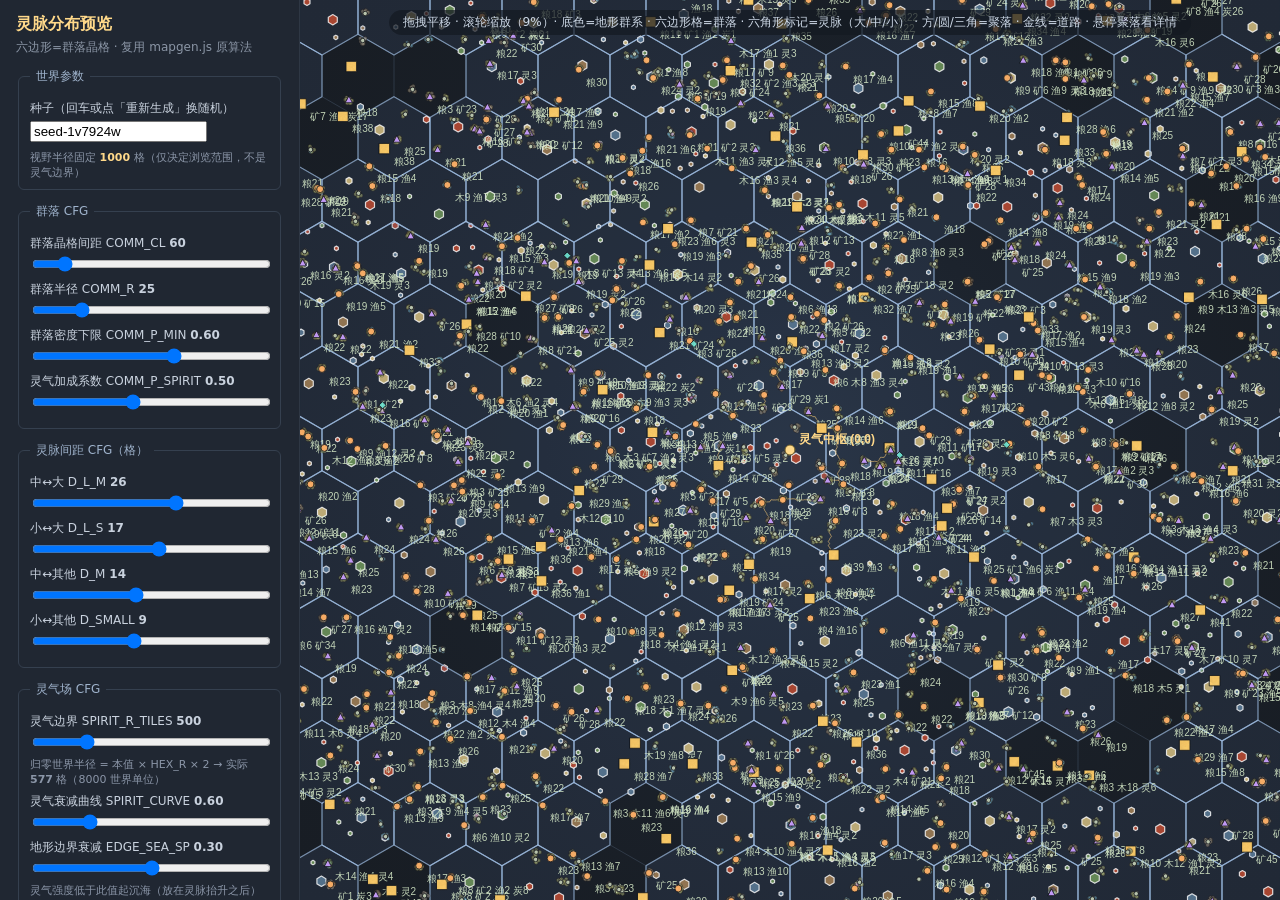
==== commit 7f8486ec: "feat: 灵脉生成与前端渲染开发推进 + 视图增强 - mapgen.js/sqlite：灵脉占用调整、生成参数演进 - renderer/textures/main/bldg_ink/index：" ====
--- a/灵脉预览.html
+++ b/灵脉预览.html
@@ -506,6 +506,11 @@
   var SHENG = [2, 3, 1, 4, 0];            // 相生: 金生水 木生火 水生木 火生土 土生金
   var KE = [1, 4, 3, 0, 2];               // 相克: 金克木 木克土 水克火 火克金 土克水
   var DUAL = { '0|3': '雷', '1|2': '风', '0|2': '冰', '3|4': '暗' };  // 相冲/相合 → 异灵根
+  /* 异灵根精灵位顺序 (图集第 4 行 0..3 列 = 32..35)。
+     ⚠ 必须与 web/js/vein-skin.js 的 VeinSkin.variants **键序**逐位一致 ——
+       前端的调色板按同一序号取色, 顺序错位 = 雷画成冰的色。
+       契约断言: verify/check_vein_skin.mjs。 */
+  var VEIN_VARIANT_ORDER = ['雷', '风', '冰', '暗'];
   var ELEMENT_RGB = [
     [196, 176, 120], [104, 140, 86], [86, 116, 142], [176, 72, 50], [152, 120, 82]
   ];
@@ -524,6 +529,16 @@
 
   /* 邻居槽位 (轴坐标) 按 60°*k 排列: 0:东 1:东南 2:西南 3:西 4:西北 5:东北 */
   var NEIGH_SLOTS = [[1, 0], [0, 1], [-1, 1], [-1, 0], [0, -1], [1, -1]];
+
+  /* 灵脉占地 (2026-09-14 六版): **三档一律只占本格** ——
+     灵脉是「一根独立的灵峰」, 不是一个山脉群。早先按等级铺 7/3/1 格, 密排后连成
+     一片尖顶山簇, 实机读作「三角形山」, 与美术方向 (一峰独立 + 山脚化进地形) 不符。
+     等级**只影响前端高度倍率** (web/js/vein-skin.js levels[]), **不影响占地**。
+     纯函数 (只依赖 level 与该格相对灵脉中心的轴向偏移 dq,dr) ⇒ 跨区块/跨会话一致。
+     ⚠ level 参数保留: 「等级契约」由 verify/check_vein_skin.mjs 逐档断言占地 (三档同 1 格)。 */
+  function veinFootKeep(level, dq, dr) {
+    return dq === 0 && dr === 0;
+  }
 
   /* ---------- 命名词库 (觅长生风) ---------- */
   var NAME = {
@@ -557,14 +572,10 @@
   var regionCache = new Map();   // "i,j" -> 区域信息
   var settleCache = new Map();   // "i,j" -> 聚落数组
   var roadCache = new Map();     // "a|b" -> 道路
-  var roadTileIdx = new Set();   // 会话内已建路格 "q,r" 索引 (寻路复用: 通行权重 ROAD_W_ROAD)
-  /* A4: 路格 -> 引用它的「已缓存道路」条数。roadCache 有 ROAD_CAP 淘汰, 原先 roadTileIdx
-     只增不清 ⇒ 被淘汰的路的格子永久留在索引里 (幽灵路廊: 路已不在缓存却仍给 A* 折扣)。
-     改为引用计数: 用路对象的 tiles 反向清, 某格被最后一条引用它的路淘汰时才移出。 */
-  var roadTileRef = new Map();
-  /* ⚠ 仍具建路顺序依赖: A* 对「已建路」的代价=2 < 任何地形, 新路会主动并线到既有路廊;
-     建路顺序 = roadsNear 规范序 (hubBefore × 距离升序), 会话内确定, 不同访问序的会话
-     在批边界路形可能略异。resetRoads/init/configure 时随 roadCache 一并清空。 */
+  /* ⚠ B (2026-09-14) 起**无建路顺序依赖**: 每条边的折线只由「该边 + 静态地形」决定
+     (纯地形 A*, 不再把已建路格当 2 费高速路骑) ⇒ 扫描顺序 / 缓存冷热 / reload 都不改路形。
+     原先的 roadTileIdx (已铺路格索引) 与 roadTileRef (引用计数) 随复用一并移除:
+     它们的唯一读者就是 bfsRoad 的折扣分支。 */
   var commCache = new Map();     // "i,j" -> 群落 | null
   var veinNearCache = new Map(); // "q,r" -> 灵脉近邻 {d, v} | null
   var siteScoreCache = new Map();// "q,r" -> 选址打分 (纯函数, 只依赖地形/灵脉)
@@ -573,16 +584,12 @@
   var townCache = new Map();     // "聚落id" -> 足迹规划 {style, buildings, resources}
   var tradeCache = new Map();    // "i,j" -> 该区域格城镇的贸易边数组
   var skeletonCache = new Map(); // A2: "i,j" -> 骨架边 Set (纯函数: 只依赖邻域聚落, 与缓存冷热无关)
-  var roadFail = new Set();      // "a|b" -> 不可达聚落对 (重试 3 次仍失败才入内, 终身跳过)
-  var roadFailTrials = new Map(); // "a|b" -> 已尝试次数: 复用是路径依赖的 (路网变密后骑路可达性会变),
-                                  // null 失败不立即终身标记, 进重试队列 3 次后仍失败才转终身
-  /* 负缓存 (roadVer 戳): "a|b" -> 上次失败时的 roadVer。bfsRoad 对 (起点,终点,roadTileIdx) 是
-     纯函数, 而 roadVer 只在「真有新路落成」时自增 ⇒ 版本未变时重算必得同一结论, 可直接跳过。
-     这是 review A1「DI 拒绝边无负缓存」的收尾 (todo1-①): 热跑 (路建好后重扫) 的回退主因
-     就是这些「注定失败」的边每次扫描都被重新 A*。 */
-  var roadFailVer = new Map();
-  var diRetryQueue = [];         // DI 闸拒绝的边 {a,b,rkey}: 等路网变密后重试 (会话级 FIFO,
-                                 // 每次 roadsNear 限量消化; 重试仍超限则回队尾, 容量上限丢最旧)
+  /* "a|b" -> 该边「永久不建」。B 版起这是**派生量而非状态**: 纯地形 A* + DI 闸 + 骨架判定
+     全是 (该边, 静态地形) 的纯函数 ⇒ 一条边要么建、要么终身不建, 与建路进度/扫描顺序无关。
+     因此这三个表全部退役 —— 它们存在的唯一理由是「路网变密后骑路可达性会变」, 而骑路已取消:
+       · roadFailTrials (3 次重试后转终身)  · roadFailVer (roadVer 负缓存)
+       · diRetryQueue (DI 闸拒绝边重试队列) */
+  var roadFail = new Set();
   var demandCache = new Map();   // "i,j" -> 未排序需求边 (纯几何, 与中心无关; 排序每调用做)
   var DEMAND_CAP = 2048;
   /* P3: 地块级缓存固定容量 (Map 保持插入序)。超限时每次淘汰最旧 1 条,
@@ -597,9 +604,7 @@
   var SETTLE_CAP = 1024;   // 区域聚落数组
   var ROAD_CAP = 4096;     // A* 道路 (含 pts/tiles, 单条较大)
   var COMM_CAP = 1024;     // 群落
-  var ROADFAIL_CAP = 1024; // 不可达聚落对 (只影响重试频率)
-  var ROADFAILTRIALS_CAP = 1024; // A3: 重试计数表容量 (与 ROADFAIL_CAP 同档 —— 同一 "a|b" 键空间;
-                                 // 淘汰只让该边「多试一次」, 不改变可达性结论)
+  var ROADFAIL_CAP = 1024; // 不建的聚落对 (LRU 淘汰只是重算一次, 结论逐字节相同)
   var SITE_SCORE_CAP = 40000; // 选址打分 (勘测扫描逐格, 容量须覆盖视野内候选)
   var PROSPECT_CAP = 8192; // 勘测结果 (按锚点)
   var CENTER_CAP = 8192;   // 选中中心 (按锚点)
@@ -615,54 +620,16 @@
     s.add(key);
     if (s.size > cap) s.delete(s.values().next().value);
   }
-  /* 失败边记戳 (负缓存 roadFailVer: rkey -> 记戳时的 roadVer)。
-     容量与 roadFail 同档; 淘汰只让该边「被重试一次」, 不改变任何结果。 */
-  function failMark(rkey) { cacheSet(roadFailVer, rkey, roadVer, ROADFAIL_CAP); }
-  /* A3: 闸拒/失败边的重试计数 +1 —— 原来是裸 Map.set, 无上限且转正后不删 ⇒ 会话内只增不减。
-     现改为有界 (LRU: 先删后插以刷新新旧序) + 建成路时 trialClear 移除。淘汰只让该边「多试一次」。 */
-  function trialBump(rkey) {
-    var n = (roadFailTrials.get(rkey) || 0) + 1;
-    roadFailTrials.delete(rkey);
-    cacheSet(roadFailTrials, rkey, n, ROADFAILTRIALS_CAP);
-    return n;
-  }
-  function trialClear(rkey) { roadFailTrials.delete(rkey); }
-  /* A4: 道路入库 —— 与 ROAD_CAP 淘汰同步维护 roadTileIdx/roadTileRef。
-     cacheSet 只淘汰 road 对象, 会留下幽灵路格; 这里按引用计数回收: 某格被最后一条
-     引用它的已缓存道路淘汰时才从 roadTileIdx 移除 (共享路廊不误删)。
-     ⚠ 调用方必须保证 rkey 未在缓存 (三处建路点均已判 roadCache.get 为空)。 */
+  /* 道路入库: LRU 淘汰交给 cacheSet。路对象不再是「寻路输入」(复用已取消),
+     故无须再同步任何路格索引 —— 淘汰只损失一次重算, 重算结果逐字节相同。 */
   function roadSet(rkey, road) {
-    roadCache.set(rkey, road);
-    road.tiles.forEach(function (t) {
-      roadTileRef.set(t, (roadTileRef.get(t) || 0) + 1);
-      roadTileIdx.add(t);
-    });
-    while (roadCache.size > ROAD_CAP) {
-      var ok = roadCache.keys().next().value;
-      var old = roadCache.get(ok);
-      roadCache.delete(ok);
-      if (old && old.tiles) old.tiles.forEach(function (t) {
-        var n = (roadTileRef.get(t) || 0) - 1;
-        if (n <= 0) { roadTileRef.delete(t); roadTileIdx.delete(t); }
-        else roadTileRef.set(t, n);
-      });
-    }
+    cacheSet(roadCache, rkey, road, ROAD_CAP);
   }
 
   /* 道路版本号: roadCache 每新增一条 A* 道路即 +1。
      服务端据此为 tile 缓存做新鲜度校验 — onRoad 语义依赖 roadCache 热状态,
      只有「真有新路落成」才需要失效旧 tile 缓存 (比按区域包生成计数更精准)。 */
   var roadVer = 0;
-  /* DI 重试队列节流游标: 记录上次「消化一条老边」时的 roadVer。
-     重试的价值完全来自「路网变密」, 所以每建成 128 条新路才值得试 1 条老边 (见 roadsNear 末)。
-
-     实测 (±14 区域格冷启动 = 841 格, mapgen.js 单线程):
-       · 每次调用都消化 1 条 → drain 烧 216 次 A* (均 27.9ms, 主循环的 2.3 倍 —— FIFO
-         取出的多为大跨度老边), 只多建 7 条路, 且单区域峰值从 239ms 抬到 424ms;
-       · 每 128 条新路消化 1 条 → 总耗时 20015ms (改动前 34542ms, -42%),
-         峰值 239.1ms (改动前 249.0ms)。
-     ⇒ 阈值取 128: 既保住「路网变密后跨调用重试」的语义, 又让代价落到噪声以下。 */
-  var drainMark = 0;
 
   /* ---------- 基础工具 ---------- */
   function hash01(a, b, salt) {
@@ -705,11 +672,11 @@
     nDetail = new NL.SimplexNoise(rng);
     elevCache.clear(); fieldCache.clear();
     regionCache.clear(); settleCache.clear();
-    roadCache.clear(); roadTileIdx.clear(); roadTileRef.clear(); diRetryQueue.length = 0; demandCache.clear(); roadFailTrials.clear(); commCache.clear(); veinNearCache.clear();
+    roadCache.clear(); demandCache.clear(); commCache.clear(); veinNearCache.clear();
     siteScoreCache.clear(); prospectCache.clear(); centerCache.clear(); townCache.clear(); tradeCache.clear();
     skeletonCache.clear();  // A2
     roadFail.clear();
-    roadVer = 0; drainMark = 0; roadFailVer.clear();
+    roadVer = 0;
   }
 
   /* ---------- 海拔场 (纯函数, 带缓存) ---------- */
@@ -817,11 +784,15 @@
     else biome = BIOME.GRASS;
 
     /* 灵脉格: 覆写显示用 biome (8..12 = 金木水火土灵脉格)
-       仅陆地出灵脉 —— 边界带被沉海的灵脉不再覆写, 否则会在海面上留"无根灵脉峰" */
+       仅陆地出灵脉 —— 边界带被沉海的灵脉不再覆写, 否则会在海面上留"无根灵脉峰"。
+       占地**三档一律只占本格** (2026-09-14 六版, 见 veinFootKeep()); 高度分档在前端
+       vein-skin.js levels。 */
     var vinfo = null;
     if (vn && vn.d <= 1 && e >= SEA_LEVEL) {
-      vinfo = { element: vn.v.element, variant: vn.v.variant,
-                level: vn.v.level, d: vn.d, name: vn.v.name };
+      if (veinFootKeep(vn.v.level, q - vn.v.q, r - vn.v.r)) {
+        vinfo = { element: vn.v.element, variant: vn.v.variant,
+                  level: vn.v.level, d: vn.d, name: vn.v.name };
+      }
     }
     var disp = vinfo ? 8 + vinfo.element : biome;
 
@@ -851,12 +822,23 @@
 
   /* ---------- 立体精灵分配 (超出格子的山/树/灵脉峰) ----------
    * 精灵索引 = 图集行*8+列:
+   *   第 4 行: 32..35 异灵根灵脉峰 (雷/风/冰/暗; 4..7 留空)
    *   第 5 行: 40/41 山地·两变体, 42/43 雪峰·两变体, 44..47 林地·四变体
    *   第 6 行: 48 沙丘岩石, 49 草丛, 50..54 金木水火土灵脉峰
-   *   第 7 行: 56/57 山地·横岭变体, 58/59 雪峰·横岭变体, 60/61 草地小山包, 62/63 草地孤树 */
+   *   第 7 行: 56/57 山地·横岭变体, 58/59 雪峰·横岭变体, 60/61 草地小山包, 62/63 草地孤树
+   * 灵脉峰取色/造型在**前端** (web/js/vein-skin.js): 本函数只负责「给哪个精灵位」。
+   * 灵脉峰**高度分档**也在前端 (vein-skin.js levels[]), 等级经实例通道 iElev 下发
+   * (buildChunk 里 `e: f.vein ? f.vein.level : f.e`); **占地**在本文件 veinFootKeep() (恒本格)。 */
   function propSpriteFor(f) {
     var b = f.disp != null ? f.disp : f.biome;
-    if (b >= 8) return b + 42;                          // 灵脉峰 (50+元素)
+    if (b >= 8) {
+      /* 异灵根灵脉 → 专用精灵位 (与五行峰同形, 换一套异灵根配色) */
+      if (f.vein && f.vein.variant != null) {
+        var vi = VEIN_VARIANT_ORDER.indexOf(f.vein.variant);
+        if (vi >= 0) return 32 + vi;
+      }
+      return b + 42;                                    // 五行灵脉峰 (50+元素)
+    }
     var v2 = (f.hash * 2) | 0;                          // 0/1 成对变体
     if (b === 6) {
       return (f.hash * 913.7) % 1 < 0.5 ? 40 + v2 : 56 + v2;   // 山峰全量渲染 (不按海拔取消)
@@ -955,8 +937,12 @@
         if (sp >= 0) {
           var off = (f.vein == null && (f.biome === 6 || f.biome === 7))
                   ? clusterOffset(f) : { ox: 0, oy: 0 };
+          /* ⚠ 第 4 个实例通道 (iElev) 对灵脉峰**载的是灵脉等级** (0大/1中/2小), 不是海拔 ——
+             前端 PROP_VS 按它取高度倍率 (web/js/vein-skin.js levels[]);
+             大世界山照旧传海拔 (前端 else-if 分支仍按海拔缩放)。 */
           propList.push({ x: f.x + off.ox, y: f.y + off.oy,
-                          sp: sp, hash: f.hash, e: f.e });
+                          sp: sp, hash: f.hash,
+                          e: (f.vein ? f.vein.level : f.e) });
         }
         if (f.x < bbox.x0) bbox.x0 = f.x;
         if (f.x > bbox.x1) bbox.x1 = f.x;
@@ -1539,17 +1525,22 @@
    * 路网拓扑 (roadsNear, Network-First 详见 docs/道路网络重构方案.md):
    *   ① 需求边 = 本格聚落 × 5x5 池的近似 RNG (被第三点支配的冗余边不入图,
    *      取代跳板剪枝; MST ⊆ RNG ⇒ 骨架连通, 孤岛不再出现);
-   *   ② 建网规范序: 端点 hub 等级高者先建 (干线先行), 同级距离升序;
-   *   ③ 逐边 A*: 已建路格全局折扣 ROAD_W_ROAD=2 (不限走廊 ⇒ 分叉聚落共享干道);
-   *   ④ 绕行闸: DI = 步数/六边距 > ROAD_DI_MAX10/10 ⇒ 先试无折扣直连,
-   *      仍超限则骨架边 (Kruskal) 强制建, 非骨架放弃。
-   *   跳板池/支配判定全部全整数; 复用与闸门使可行性「路径依赖」(先建路的形状
-   *   影响后建路), 会话内严格确定。
+   *   ② 建网规范序: 端点 hub 等级高者先建 (干线先行), 同级距离升序 ——
+   *      ⚠ 这个序只决定「谁先被算到」, 不再影响「算出来长什么样」(见 ③);
+   *   ③ 逐边 A*: **纯地形** (不把已建路格当折扣高速路) ⇒ 折线 = f(该边, 静态地形);
+   *   ④ 绕行闸: DI = 步数/六边距 > ROAD_DI_MAX10/10 ⇒ 骨架边 (Kruskal) 强制建
+   *      (连通优先), 非骨架不建。
+   *   跳板池/支配判定全部全整数。
+   *   ⚠ B 版 (2026-09-14) 起**顺序无关**: 原先「已建路格 2 费」让新路主动并线到既有路廊
+   *   (共享干道, 但代价是「谁先建」改变「建成什么样」) —— 实测同一 world 四种扫描顺序
+   *   得到 4 个不同路网指纹, 预览页传 cq/cr 与服务端不传即分叉。取消复用后四种顺序
+   *   1 个指纹、第二遍零新增、逐字节幂等。代价: 不再共享路廊 ⇒ 路格总数 +9.5%
+   *   (11780 vs 10768 @ seed-check ±14 格), 路条数 -3.1% (716 vs 739);
+   *   收益: 冷建一遍 ~13.3-15.6s vs ~22.0-24.9s (-37%), 且输出可复现。
    * A* 本体 (bfsRoad) 的三个剪枝:
    *   ① 放弃「跨大陆找路」—— 剪枝把搜索限制在城镇周边邻域:
    *        · 累计权重 > CFG.ROAD_COST_MAX 的分支不再扩展 (权重剪枝);
-   *        · 距起点层数 > 步数上限的格不入队 (步数剪枝; 复用模式上限自动放宽,
-   *          见 bfsRoad 注释);
+   *        · 距起点层数 > 步数上限的格不入队 (步数剪枝);
    *        · 剩余代价可采纳下界 使 g+h > 预算 的格直接跳过 —
    *          可采纳 ⇒ 不改变任何 ≤预算 路径的存在性与最优值, 只砍掉「注定失败」
    *          分支的无效扩散。
@@ -1695,13 +1686,12 @@
        未传 ⇒ 建网规范序: 端点 hub 等级高者先建 (干线先行), 同级距离升序, 再按 rkey。
      边集纯几何 (与中心无关) ⇒ 按 "i,j" 缓存, 排序在副本上做。 */
   function scanDemandEdges(i, j) {
-    /* todo1-②: 复用模式步数上限 = COST_MAX ÷ min(ROAD_W_ROAD, 最低地形权重) (=60) 正是
-       bfsRoad 的硬早退条件 ("d0 > cap → null")。hexDist 是步数下界 ⇒ 超上限的聚落对在
-       生产路径 (roadsNear 始终传 roadTileIdx) 下恒不可达, 不该进需求图 —— 否则每次扫描
-       都要为它白跑一次最贵的必败 A* (实测冷建 617 次主循环 A* 里 226 次 = 37% 属此类)。
+    /* 步数上限 = ROAD_STEPS_MAX (B 版起生产寻路恒为纯地形): bfsRoad 的两个硬早退条件
+       「d0 > cap」与「d0 × 最低权重 > COST_MAX」退化为同一个 d0 > 40 (40×3=120=预算)。
+       hexDist 是步数下界 ⇒ 超上限的聚落对恒不可达, 不该进需求图 —— 否则每次扫描都要
+       为它白跑一次必败 A* (复用模式实测: 冷建主循环 A* 里 37% 属此类)。
        纯几何、与 cq/cr 无关 ⇒ 放进 demandCache 安全。 */
-    var minW0 = roadMinWeight(), rw0 = CFG.ROAD_W_ROAD | 0;
-    var stepCap0 = Math.floor((CFG.ROAD_COST_MAX | 0) / Math.max(1, rw0 < minW0 ? rw0 : minW0));
+    var stepCap0 = CFG.ROAD_STEPS_MAX | 0;
     var mine = settlementsFor(i, j), edges = [], edgeSeen = new Set();
     for (var s = 0; s < mine.length; s++) {
       var a = mine[s];
@@ -1756,29 +1746,31 @@
   }
 
   /* A* 寻路 (f = g + h, Dial 桶优先队列): 返回 [[q,r], ...] 或 null (超预算/不可达)
-     roadTiles (可选): 会话内已建路格索引 (Set \"q,r\")。传入后已铺路格每格只算
-     ROAD_W_ROAD(2) —— 全局折扣, 不限走廊: 新路顺路并线到既有路廊 (分叉聚落
-     共享干道); 绕行副作用由调用方的 DI 闸兜底。此时 h 的下界系数同步降为
-     min(地形最小权重, ROAD_W_ROAD) = 2, 保证可采纳。不传 = 纯地形寻路
-     (回归测试/跨实例确定性用), 函数名保留 bfsRoad: verify/w3_bfs_road.mjs 以此名调用 */
+     ⚠ B 版起**生产路径恒不传 roadTiles** (纯地形 ⇒ 顺序无关, 这是全链路确定性的地基)。
+     该可选参数只剩诊断用途 —— verify/trace_road.mjs 复刻已退役的「并线旧路廊」行为做
+     个案对比; 传了就会重新引入建路顺序依赖, 别在生产里用。
+     roadTiles: 会话内已建路格索引 (Set "q,r")。传入后已铺路格每格只算 ROAD_W_ROAD(2)
+     (全局折扣, 不限走廊), h 的下界系数同步降为 min(地形最小权重, ROAD_W_ROAD) = 2
+     以保证可采纳。函数名保留 bfsRoad: verify/w3_bfs_road.mjs 以此名调用 */
   function bfsRoad(sq, sr, tq, tr, roadTiles) {
     var maxCost = CFG.ROAD_COST_MAX | 0;
     var roadW = CFG.ROAD_W_ROAD | 0;
     var minW = roadMinWeight();
     var hMin = (roadTiles && roadW < minW) ? roadW : minW;   // 启发下界系数: 已铺路格更便宜
     var stepsTight = CFG.ROAD_STEPS_MAX | 0;                 // 40: 紧凑镜头 (搜索小)
-    var cap = roadTiles ? Math.floor(maxCost / Math.max(1, hMin)) : stepsTight;  // 复用模式: 60
+    var cap = roadTiles ? Math.floor(maxCost / Math.max(1, hMin)) : stepsTight;  // 诊断(复用): 60
     /* ⚠ 步数上限双语义: ROAD_STEPS_MAX(40) 是「每格最低 3 费」时代的隐含总长上限
-       (40×3=120=预算); 路格 2 费后骑路长径最多 120÷2=60 步, 复用模式上限自动放宽。
+       (40×3=120=预算); 路格 2 费后骑路长径最多 120÷2=60 步 —— 只有传 roadTiles 的
+       诊断路径才放宽。生产 (纯地形) 下 cap=stepsTight=40, 与「d0 × 最低权重 > COST_MAX」
+       等价 (40×3=120) ⇒ scanDemandEdges 的 40 格筛正是这个早退条件的镜像。
        代价预算才是真约束, 步数只是搜索限界。 */
     var d0 = hexDist(sq, sr, tq, tr);
     if (d0 > cap || d0 * hMin > maxCost) return null;   // 直线下界即超预算, 直接放弃
 
-    /* 两段式镜头 (复用模式性能优化): 弱启发 (hMin=2) × 60 步大镜头的单次 A* 可达
-       ~50ms; 先用紧凑镜头 40 搜索 —— 绝大多数对在此命中且即该镜头内最优; 未中
-       (骑路长径 / 真不可达) 再用 60 步重搜兜底。
-       ⚠ 有界次优: 第一段命中时, 41-60 步的更便宜骑路路径不会返回 —— 代价差有界
-       且 DI 闸兜底质量; 盲寻(纯地形)单段不受影响。 */
+    /* 两段式镜头 (仅 roadTiles 诊断路径): 弱启发 (hMin=2) × 60 步大镜头的单次 A* 可达
+       ~50ms; 先用紧凑镜头 40 搜索, 未中 (骑路长径 / 真不可达) 再用 60 步重搜兜底。
+       ⚠ 有界次优: 第一段命中时, 41-60 步的更便宜骑路路径不会返回 —— 只影响已退役的
+       复用模式; 生产 (纯地形) 走单段, 不受影响。 */
     function search(maxSteps) {
       var buckets = [];
       for (var b = 0; b <= maxCost; b++) buckets.push([]);
@@ -1846,13 +1838,14 @@
      流程:
        ① 需求边 = 本格聚落 × 5x5 池的近似 RNG (被第三点支配的冗余边不入图,
           取代旧跳板剪枝; MST ⊆ RNG ⇒ 骨架连通);
-       ② 建网规范序: 端点 hub 等级高者先建 (干线先行), 同级距离升序 ——
-          干线先落成, 支线后续并线;
-       ③ 逐边 A* (已建路格全局折扣 ROAD_W_ROAD, 不限走廊 —— 分叉聚落共享干道);
-       ④ 绕行闸: DI = 步数/六边距 > ROAD_DI_MAX10/10 ⇒ 先试无折扣直连, 仍超限则
-          骨架边 (Kruskal) 强制建 (连通优先), 非骨架放弃并标 roadFail (不可达或不需要)。
+       ② 建网规范序: 端点 hub 等级高者先建 (干线先行), 同级距离升序;
+       ③ 逐边 A*: 纯地形 ⇒ 折线 = f(该边, 静态地形), 与建路进度/扫描顺序无关;
+       ④ 绕行闸: DI = 步数/六边距 > ROAD_DI_MAX10/10 ⇒ 骨架边 (Kruskal) 强制建
+          (连通优先), 非骨架并入 roadFail (不需要)。
      cq/cr (可选): 修路中心点 (玩家/点击位置) —— 需求边按到中心的距离升序计算,
      路网由内向外生长 (渐进加载); 未传 = 干线优先规范序。
+     ⚠ 中心点/预算只决定「这一刻先算哪些边」, 不决定「算出来什么样」: 收敛后
+     (预算够走完一遍) 路网与是否传 cq/cr 完全一致 —— B 版顺序无关性的推论 (E2 因此闭环)。
      maxNew: 本次调用允许新算的道路条数; 0 = 纯读缓存 (绘制帧用), 防止寻路卡帧 */
   function roadsNear(i, j, maxNew, cq, cr) {
     var budget = maxNew | 0;
@@ -1862,53 +1855,40 @@
     for (var s0 = 0; s0 < mine.length; s0++) if (mine[s0].type !== 'poi') { hasMine = true; break; }
     if (!hasMine) return [];
     var edges = demandEdgesFor(i, j, cq, cr);
-    var skel = null;                             // 骨架边集合 (DI 超限时懒计算)
-    var deferred = [];                           // DI 闸拒绝的边: 路网变密后可能达标, 循环末重试
-    var starved = false;                         // 主循环因预算耗尽中断: 本格视野内还有边没算 (todo1-②)
+    var skels = {};                              // 骨架边集合, 按「边的小 id 端所属格」缓存
+                                                 // (⚠ 必须按边归一, 不能按「当前在扫哪个格」取)
     var out = [];
     for (var e = 0; e < edges.length; e++) {
       var a = edges[e].a, b = edges[e].b, rkey = edges[e].rkey;
       if (roadFail.has(rkey)) continue;          // 不可达: 终身跳过
       var road = roadCache.get(rkey);
       if (!road) {
-        /* todo1-① 失败边不再由「扫描」重算: 重试的全部价值来自「路网变密」(见文末 drain
-           节流), 统一交给 DI 重试队列按 roadVer 增量节流即可。旧行为 (每次扫描重算) 正是
-           热跑回退的来源 —— 实测 222 条「地形/代价注定不可达」的边 (hexDist 16~55, 全部在
-           60 步预算内, 与「端点相距 70 格」的旧归因无关) 每次重扫都要白跑一遍最贵的 A*
-           (单次 p90 130~166ms), 而全部重试只多建 6 条路 (1.8%)。
-           ⚠ 本行同时修掉一个隐性不确定性: 旧行为下「同一格扫几遍」会改变路网 (323→329),
-           即输出依赖缓存冷热; 现在路网只由「扫描了哪些格」决定, 对外可复现。
-           退回旧行为 = 把本行条件换成 (roadFailVer.get(rkey) === roadVer)。 */
-        if (roadFailVer.has(rkey)) continue;
-        if (budget <= 0) { starved = true; continue; }   // 预算用尽: 本帧不算, 且标记「视野内没服务完」
+        /* roadFail 即权威负缓存 (见其声明处) —— 命中就说明这条边「永久不建」, 跳过即可,
+           不存在「重扫一遍可能变好」这回事 (结论是纯函数, 重算必得同一结论)。 */
+        if (budget <= 0) continue;                       // 预算用尽: 本帧不算 (下帧再来)
         budget--;
         /* 方向归一化: 端点固定按 id 序 (小→大), 使道路点列方向
            与「哪个聚落先发起建路」无关 —— 否则热缓存命中与冷生成
            会得到同一路径的相反点列, 破坏跨会话一致性。 */
         var pA = a, pB = b;
         if (b.id < a.id) { pA = b; pB = a; }
-        var path = bfsRoad(pA.q, pA.r, pB.q, pB.r, roadTileIdx);   // 已建路格 2 费: 并线旧路廊
-        if (!path) {
-          failMark(rkey);                           // 记戳: 之后只由 drain 节流重试
-          var tr2 = trialBump(rkey);
-          if (tr2 >= 3) setAdd(roadFail, rkey, ROADFAIL_CAP);      // 3 次仍无路: 终身不可达
-          else diRetryQueue.push({ a: a, b: b, rkey: rkey });      // 路网变密后骑路可能可达, 再试
-          continue;
-        }
+        /* B: 纯地形寻路 (不传 roadTiles) —— 折线只依赖「该边 + 静态地形」。这就是
+           「顺序无关」的充分条件: 同一对聚落无论何时、被哪个区域格、以什么顺序扫到,
+           A* 都从同一份地形出发 ⇒ 逐字节同一条路径。 */
+        var path = bfsRoad(pA.q, pA.r, pB.q, pB.r);
+        if (!path) { setAdd(roadFail, rkey, ROADFAIL_CAP); continue; }   // 纯地形无路: 终身不建
         /* 绕行闸: DI = 步数/六边距 ≤ ROAD_DI_MAX10/10 (整数比, 无浮点)。
-           超限 ⇒ 先试无折扣直连 (更直); 仍超限 ⇒ 骨架边强制建 (连通优先),
-           非骨架**不建且不标 roadFail** —— 建路顺序依赖: 现在绕行超限可能只是
-           路网还太稀, 密后重试即可达标; 记入 roadFail 会永久毒化该对 (实测)。 */
+           超限 ⇒ 骨架边 (Kruskal) 强制建 (连通优先, 接受迂回), 非骨架不建。
+           ⚠ B 版起这里判完即定终身: 折线已是纯地形的唯一解, 「路网变密后再试」的逻辑
+           不再可能改变结论 (骑路折扣正是被删掉的那条路径依赖), 故不再进重试队列。 */
         var steps = path.length - 1, d0hex = hexDist(a.q, a.r, b.q, b.r);
         if (steps * 10 > roadDI * d0hex) {
-          var direct = bfsRoad(pA.q, pA.r, pB.q, pB.r);
-          if (direct && (direct.length - 1) * 10 <= roadDI * d0hex) {
-            path = direct;                       // 无折扣直连更直且达标 → 用直连
-          } else {
-            if (skel === null) skel = skeletonEdgesFor(i, j);
-            if (!skel.has(rkey)) { failMark(rkey); deferred.push(edges[e]); continue; }
-            // 骨架边: 保留折扣路径 (连通优先, 接受迂回)
-          }
+          /* 骨架集必须按「边」归一: skeletonEdgesFor 的池是「参数格」的 5×5 邻域,
+             不同格给出不同骨架集 ⇒ 同一个 rkey 会得到两种答案 (取决于哪个区域格先扫到,
+             正是 E2/verify_map 顺序依赖的一个来源)。取该边**小 id 端**所属格 ⇒ 恒一致。 */
+          var pAp = pA.id.split('_'), spk = pAp[0] + ',' + pAp[1];
+          var sk = skels[spk] || (skels[spk] = skeletonEdgesFor(+pAp[0], +pAp[1]));
+          if (!sk.has(rkey)) { setAdd(roadFail, rkey, ROADFAIL_CAP); continue; }
         }
         var pts = [], tset = new Set();
         for (var pj = 0; pj < path.length; pj++) {
@@ -1920,92 +1900,10 @@
         road = { key: rkey, pts: pts, tiles: tset,
                  x0: Math.min(a.x, b.x), x1: Math.max(a.x, b.x),
                  y0: Math.min(a.y, b.y), y1: Math.max(a.y, b.y) };
-        roadSet(rkey, road);                     // A4: 入库 + 引用计数 + 淘汰回收
-        trialClear(rkey);                        // A3: 建成 → 撤掉重试计数
+        roadSet(rkey, road);                     // 入库 (LRU 淘汰)
         roadVer++;                               // 新道路落成 → tile onRoad 缓存整体失效
       }
       out.push(road);
-    }
-    /* DI 闸延迟重试: 主循环里被拒的边, 此时本批新路的路格已入索引, 重寻常可直接达标 */
-    for (var d4 = 0; d4 < deferred.length && budget > 0; d4++) {
-      var de = deferred[d4];
-      if (roadFail.has(de.rkey) || roadCache.get(de.rkey)) continue;
-      if (roadFailVer.get(de.rkey) === roadVer) continue;  // 版本未变 (本格没建出新路) ⇒ 重试必得同一结论
-      budget--;
-      var da = de.a, db = de.b;
-      var qA = da.id < db.id ? da : db, qB = da.id < db.id ? db : da;
-      var p2 = bfsRoad(qA.q, qA.r, qB.q, qB.r, roadTileIdx);
-      if (!p2) continue;
-      if ((p2.length - 1) * 10 > roadDI * hexDist(qA.q, qA.r, qB.q, qB.r)) continue;   // 仍超限: 放弃 (下次调用路网更密再试)
-      var pts2 = [], ts2 = new Set();
-      for (var q4 = 0; q4 < p2.length; q4++) {
-        var w2 = tileToWorld(p2[q4][0], p2[q4][1]);
-        pts2.push({ x: w2.x + (hash01(p2[q4][0], p2[q4][1], 5) - 0.5) * 4,
-                    y: w2.y + (hash01(p2[q4][0], p2[q4][1], 6) - 0.5) * 4 });
-        ts2.add(p2[q4][0] + ',' + p2[q4][1]);
-      }
-      var road2 = { key: de.rkey, pts: pts2, tiles: ts2,
-                    x0: Math.min(da.x, db.x), x1: Math.max(da.x, db.x),
-                    y0: Math.min(da.y, db.y), y1: Math.max(da.y, db.y) };
-      roadSet(de.rkey, road2);                   // A4: 入库 + 引用计数 + 淘汰回收
-      trialClear(de.rkey);                       // A3: 建成 → 撤掉重试计数
-      roadVer++;
-      out.push(road2);
-    }
-    /* 本轮仍未达标的 DI 拒绝边 → 入会话级重试队列 (后续调用路网更密再试; 容量上限丢最旧) */
-    for (var d5 = 0; d5 < deferred.length; d5++) {
-      if (roadCache.get(deferred[d5].rkey)) continue;          // 重试轮已建成的无须入队
-      diRetryQueue.push(deferred[d5]);
-      if (diRetryQueue.length > 4096) diRetryQueue.shift();
-    }
-    /* DI 重试队列消化 —— 位置从「主循环之前」移到「主循环 + 延迟重试轮之后」,
-       且按 roadVer 节流 (每建成 128 条新路才试 1 条老边), 不再与主循环抢预算。
-
-       为什么必须让位: drain 里的边几乎全是「闸拒边」—— 因为已建路只收 ROAD_W_ROAD(2) 费,
-       寻路总能骑着旧路绕出一条路来 (所以永远不会进「!qp 终身拉黑」分支), 但那条路永远
-       步数/六边距 > 1.4, 于是被原样推回队列。原先只 push 不记账 ⇒ 队列自我补充、永不排空,
-       每次调用先在队首烧掉 8 条 A*。小预算 (预览页默认 1) 下等于每次先交过路费,
-       「当前视野该修的路」彻底排不上号。
-
-       三处配套: ① 闸拒边与寻路失败同账, 3 次即终身 roadFail ⇒ 队列有终止条件;
-                 ② 消化让到主循环之后 ⇒ 当前视野的路先吃满预算;
-                 ③ 按 roadVer 节流 ⇒ 只在路网真的变密时才值得重试, 峰值开销封顶。
-       建成路不入本格 out (属其端点所在格, 由那格的 roadsNear 从缓存返回);
-       队首是已建/已拉黑的项则静默丢弃。maxNew=0 (纯读路径) 时不消化, 保持零开销。 */
-    if (maxNew > 0 && !starved && diRetryQueue.length > 0 && roadVer - drainMark >= 128) {
-      drainMark = roadVer;
-      var dq = diRetryQueue.shift();
-      if (!roadFail.has(dq.rkey) && !roadCache.get(dq.rkey)) {
-        var qa = dq.a.id < dq.b.id ? dq.a : dq.b, qb = dq.a.id < dq.b.id ? dq.b : dq.a;
-        var qp = bfsRoad(qa.q, qa.r, qb.q, qb.r, roadTileIdx);
-        if (!qp) {
-          failMark(dq.rkey);
-          var tr3 = trialBump(dq.rkey);
-          if (tr3 >= 3) setAdd(roadFail, dq.rkey, ROADFAIL_CAP);   // 3 次仍无路: 终身不可达
-          else diRetryQueue.push(dq);
-        } else if ((qp.length - 1) * 10 > roadDI * hexDist(qa.q, qa.r, qb.q, qb.r)) {
-          failMark(dq.rkey);
-          /* 闸拒: 与上面「寻路失败」同账 —— 骑旧路总能找到路但永远超限,
-             不记账则本分支永不终止 (实测 77% 的 drain A* 卡死于此, 产出 0)。 */
-          var tr4 = trialBump(dq.rkey);
-          if (tr4 >= 3) setAdd(roadFail, dq.rkey, ROADFAIL_CAP);
-          else diRetryQueue.push(dq);
-        } else {
-          var dpts = [], dts = new Set();
-          for (var dk = 0; dk < qp.length; dk++) {
-            var dw = tileToWorld(qp[dk][0], qp[dk][1]);
-            dpts.push({ x: dw.x + (hash01(qp[dk][0], qp[dk][1], 5) - 0.5) * 4,
-                        y: dw.y + (hash01(qp[dk][0], qp[dk][1], 6) - 0.5) * 4 });
-            dts.add(qp[dk][0] + ',' + qp[dk][1]);
-          }
-          var droad = { key: dq.rkey, pts: dpts, tiles: dts,
-                        x0: Math.min(dq.a.x, dq.b.x), x1: Math.max(dq.a.x, dq.b.x),
-                        y0: Math.min(dq.a.y, dq.b.y), y1: Math.max(dq.a.y, dq.b.y) };
-          roadSet(dq.rkey, droad);                   // A4: 入库 + 引用计数 + 淘汰回收
-          trialClear(dq.rkey);                       // A3: 建成 → 撤掉重试计数
-          roadVer++;
-        }
-      }
     }
     return out;
   }
@@ -2173,24 +2071,22 @@
     commCache.clear(); veinNearCache.clear();
     elevCache.clear(); fieldCache.clear();
     regionCache.clear(); settleCache.clear();
-    roadCache.clear(); roadTileIdx.clear(); roadTileRef.clear(); diRetryQueue.length = 0; demandCache.clear(); roadFailTrials.clear(); roadFail.clear();
+    roadCache.clear(); demandCache.clear(); roadFail.clear();
     siteScoreCache.clear(); prospectCache.clear(); centerCache.clear(); townCache.clear(); tradeCache.clear();
     skeletonCache.clear();  // A2
-    roadVer = 0; drainMark = 0; roadFailVer.clear();
+    roadVer = 0;
   }
 
   /* 当前道路版本号 (供宿主做 tile 缓存新鲜度校验) */
   function roadVersion() { return roadVer; }
 
   /* E1: 统一「清空道路状态」入口 (预览页「清空道路缓存」按钮 / 宿主需强制重算路网时调用)。
-     原先预览页只调 roadCache.clear() + 自己重置定时器 ⇒ roadTileIdx/roadFail/roadFailTrials/
-     diRetryQueue/roadFailVer/roadVer 全部残留: 新路沿幽灵路廊走、onRoad 缓存不失效。
-     这里把「与道路相关的全部派生状态」一次性归零 (不动地形/聚落/贸易等缓存)。 */
+     把「与道路相关的全部派生状态」一次性归零 (不动地形/聚落/贸易等缓存) —— 漏清任一项
+     都会造成「新路沿幽灵状态走」或「tile onRoad 缓存不失效」。B 版派生状态只剩两项。 */
   function resetRoads() {
-    roadCache.clear(); roadTileIdx.clear(); roadTileRef.clear();
-    roadFail.clear(); roadFailTrials.clear(); roadFailVer.clear();
-    diRetryQueue.length = 0;
-    roadVer = 0; drainMark = 0;
+    roadCache.clear();
+    roadFail.clear();
+    roadVer = 0;                                 // 归零 ⇒ 宿主的 tile onRoad 缓存整体失效
   }
 
   /* ---------- 导出 ---------- */
@@ -2253,6 +2149,12 @@
     ELEMENTS: ELEMENTS,
     ELEMENT_RGB: ELEMENT_RGB,
     VARIANT_RGB: VARIANT_RGB,
+    /* 异灵根精灵位顺序 (32..35)。前端 web/js/vein-skin.js 的 variants 键序必须逐位一致,
+       由 verify/check_vein_skin.mjs 断言 —— 顺序错位 = 雷画成冰的颜色。 */
+    VEIN_VARIANT_ORDER: VEIN_VARIANT_ORDER,
+    /* 灵脉占地 (三档一律只占本格) —— 供 verify/check_vein_skin.mjs
+       断言「等级契约」用 (与前端 vein-skin.js levels[] 配对)。 */
+    veinFootKeep: veinFootKeep,
     SEA_LEVEL: SEA_LEVEL,
     /* 边界衰减: 预览页/客户端画"灵气边界圈"必须用 spiritEdgeWorld(),
        不得各自硬编码半径 —— 否则会出现"圈内是海、圈外有山"的错位 */
@@ -2725,16 +2627,25 @@
   /* ============================================================
    * 5. 立体构件 (全部走 frame 投影 → 自然带朝向与遮挡)
    * ============================================================ */
-  /* 5.1 六边格基座: 与地图网格同朝向同半径的淡色格面 + 极淡墨边
-      —— 这是"六边形网格感"的来源; opts.tint 取地皮底色 */
+  /* 5.1 六边格基座 = 建筑的「场地」: 与地图网格同朝向同半径的地皮色块 + 墨边
+     2026-09-14 七版加强 (用户: "建筑背景应该有一个场地, 避免 svg 太浅被背景覆盖"):
+       · 地皮色块不透明度默认 0.32 (旧 0.22 太淡, 浅色墙/茅顶会直接糊进群系底纹);
+       · 墨边降到 detail>=1 就画 (旧仅 detail>=2), 让"这块地有边界"一眼可读;
+       · 六边**之外**再铺一圈渐隐柔光 —— 建筑与地形之间有一层过渡, 不再硬切。
+     opts.tint 取地皮底色 (LANDUSE_TINT); halo=false 可关柔光 (小尺寸省一层)。 */
   function hexPlate(S, o) {
     o = o || {};
-    var B = S.B, r = S.R * (o.rMul == null ? 0.98 : o.rMul);
+    var B = S.B, r = S.R * (o.rMul == null ? 1.0 : o.rMul);
     var pts = hexPts(S.cx, S.cy, r);
-    B.poly(pts, o.tint || STONE, o.a == null ? 0.22 : o.a);
-    if (S.detail >= 2) {
+    if (o.halo !== false && S.detail >= 2) {
+      var g0 = S.g(0, 0);
+      B.radial(g0[0], g0[1], r * 1.18, o.haloCol || '#efe6d2',
+        o.haloA == null ? 0.28 : o.haloA, r * 1.18, r * 1.18 * KY);
+    }
+    B.poly(pts, o.tint || STONE, o.a == null ? 0.32 : o.a);
+    if (S.detail >= 1) {
       B.line(pts.concat([pts[0]]), { w: o.lw || Math.max(0.5, r * 0.045), c: o.lc || INK4,
-        a: o.la == null ? 0.34 : o.la });
+        a: o.la == null ? 0.40 : o.la });
     }
   }
   /* 5.2 墙: 一段竖直墙面 (由局部线段 a→b + 高度区间 [h0,h1] 定义) */
@@ -3617,6 +3528,47 @@
     }
   };
 
+  /* --- 压水 (2026-09-14 新增) ---
+   * 水面上的建筑不再画房子, 改画「栈桥」: 水面即被桥面覆盖。
+   * 本 kind 只由前端按「格是水」派生 (main.js drawBuildings), 不在 mapgen 的
+   * BUILDINGS/CORE_KIND 里 ⇒ 不进 KIND_LIST, 与「26 种 = 服务端全集」的对齐不被打破。
+   * 朝向沿用建筑朝向 (朝水面), 桥面即沿该方向横跨本格。 */
+  KINDS['栈桥'] = function (S) {
+    waterFan(S, { u: 0, v: 0.95, r: 1.35, hw: 1.15, n: 4, a: 0.26 });
+    /* 桥面 (地面系, 跨满本格) */
+    gpQuad(S, -0.30, -0.98, 0.30, 0.98, '#c6b794', 0.95);
+    gpWash(S, 0, 0, 0.62, WOOD, 0.10);
+    /* 桥板横纹 */
+    var i, n = S.detail >= 3 ? 9 : 5;
+    for (i = 0; i < n; i++) {
+      var pv = -0.90 + (i / (n - 1)) * 1.80;
+      ink(S, [S.p(-0.30, pv, 0.05), S.p(0.30, pv, 0.05)],
+        { w: 0.85, c: EARTH, a: 0.40, n: 1, fly: false, j: 0.3 });
+    }
+    /* 两侧栏杆: 立柱 + 压顶横木 */
+    var sgn, k;
+    for (sgn = -1; sgn <= 1; sgn += 2) {
+      for (k = 0; k < 4; k++) {
+        var pv2 = -0.72 + k * 0.48;
+        ink(S, [S.p(sgn * 0.32, pv2, 0.05), S.p(sgn * 0.32, pv2, 0.34)],
+          { w: 1.35, c: EARTH, a: 0.62, n: 1, fly: false, j: 0.3 });
+      }
+      ink(S, [S.p(sgn * 0.32, -0.78, 0.34), S.p(sgn * 0.32, 0.78, 0.34)],
+        { w: 1.5, c: INK2, a: 0.52, n: 1, fly: false, j: 0.45 });
+      /* 桥面边梁 */
+      ink(S, [S.p(sgn * 0.30, -0.98, 0.03), S.p(sgn * 0.30, 0.98, 0.03)],
+        { w: 1.6, c: INK, a: 0.60, n: 2, fly: false, j: 0.4 });
+    }
+    /* 桥墩: 两端入水的木桩 (只画两根, 免得密排连线) */
+    ink(S, [S.p(-0.24, 0.86, 0.04), S.p(-0.24, 0.86, -0.26)], { w: 1.7, c: EARTH, a: 0.70, n: 1, fly: false, j: 0.3 });
+    ink(S, [S.p(0.24, 0.86, 0.04), S.p(0.24, 0.86, -0.26)], { w: 1.7, c: EARTH, a: 0.70, n: 1, fly: false, j: 0.3 });
+    /* 桥下水纹 */
+    if (S.detail >= 2) {
+      ink(S, [S.p(-0.88, 0.42, 0), S.p(-0.52, 0.30, 0)], { w: 0.8, c: AZURE, a: 0.32, n: 1, fly: false, j: 0.5 });
+      ink(S, [S.p(0.54, -0.34, 0), S.p(0.92, -0.24, 0)], { w: 0.8, c: AZURE, a: 0.32, n: 1, fly: false, j: 0.5 });
+    }
+  };
+
   /* --- 良田 --- */
   KINDS['农田'] = function (S) {
     /* 俯视田块: 长边沿朝向 → 4 垄 + 田埂 + 水光 + 禾苗 */
@@ -4110,10 +4062,10 @@
     if (!spec.face) S.setFace(resolveFace(spec.kind, S, spec.probe));
     else S.setFace(spec.face);
     var fn = KINDS[spec.kind] || KINDS['民房'];
-    /* 六边格基座 (网格感) + 落影 */
+    /* 六边格基座 = 「场地」(网格感 + 地皮色 + 墨边 + 柔光) + 落影 */
     if (spec.plate !== false) {
       hexPlate(S, { tint: spec.tint || LANDUSE_TINT[KIND_TERRAIN[spec.kind]] || STONE,
-        a: spec.plateA == null ? 0.20 : spec.plateA });
+        a: spec.plateA == null ? 0.32 : spec.plateA });
     }
     if (detail >= 2) {
       var g0 = S.g(0, 0.06);
@@ -5046,7 +4998,16 @@
     }
     /* 贸易网络（§四）: 相邻城镇 盈余→缺口 虚线 */
     if (cbs.trade.checked){
-      var trg = indexRange(RM);
+      /* E4: 贸易边由「发起端 (小 id 方) 的属格」发射 (tradeEdgesFor 内 a.id > b.id 归一化,
+         每对只发射一次), 而 TRADE_REACH=40 ≈ 2.2 个区域格 (REGION_M=18) ⇒
+         视野内某区域格的「对端」, 其发起端可能落在视野外的区域格里。
+         只扫可见区域格 ⇒ 这类「一端在画面里」的边整条漏画。
+         故向四周多扫 3 圈 (= ceil(reach/REGION_M), 覆盖任意朝向的 reach 对);
+         id 归一化已保证同一对不会被两个端点各画一次, 扩窗不会产生重复虚线。 */
+      var TRADE_SCAN_PAD = 3;
+      var rgv = indexRange(RM);
+      var trg = { iMin: rgv.iMin - TRADE_SCAN_PAD, iMax: rgv.iMax + TRADE_SCAN_PAD,
+                  jMin: rgv.jMin - TRADE_SCAN_PAD, jMax: rgv.jMax + TRADE_SCAN_PAD };
       for (var ti = trg.iMin; ti <= trg.iMax; ti++){
         for (var tj = trg.jMin; tj <= trg.jMax; tj++){
           var edges = [];
@@ -5353,9 +5314,9 @@
 roadBudgetEl.oninput = syncRoadLabels;
 
 roadClearBtn.onclick = function(){
-  /* E1: 走引擎侧统一入口 —— 原实现只清 roadCache, 残留 roadTileIdx/roadFail/
-     roadFailTrials/diRetryQueue/roadFailVer/roadVer, 导致新路沿幽灵路廊走、
-     onRoad 缓存不失效。resetRoads() 一次性归零全部「道路派生状态」。 */
+  /* E1: 走引擎侧统一入口 —— 原实现只清 roadCache, 而道路派生状态 (roadVer 等) 残留,
+     导致新路沿幽灵状态走 / onRoad 缓存不失效。resetRoads() 一次性归零全部「道路派生状态」
+     (B 版起只剩 roadCache + roadFail + roadVer 三项, 见引擎 resetRoads 注释)。 */
   if (MapGen.resetRoads) MapGen.resetRoads();
   else if (MapGen.roadCache) MapGen.roadCache.clear();
   roadCenter = null;
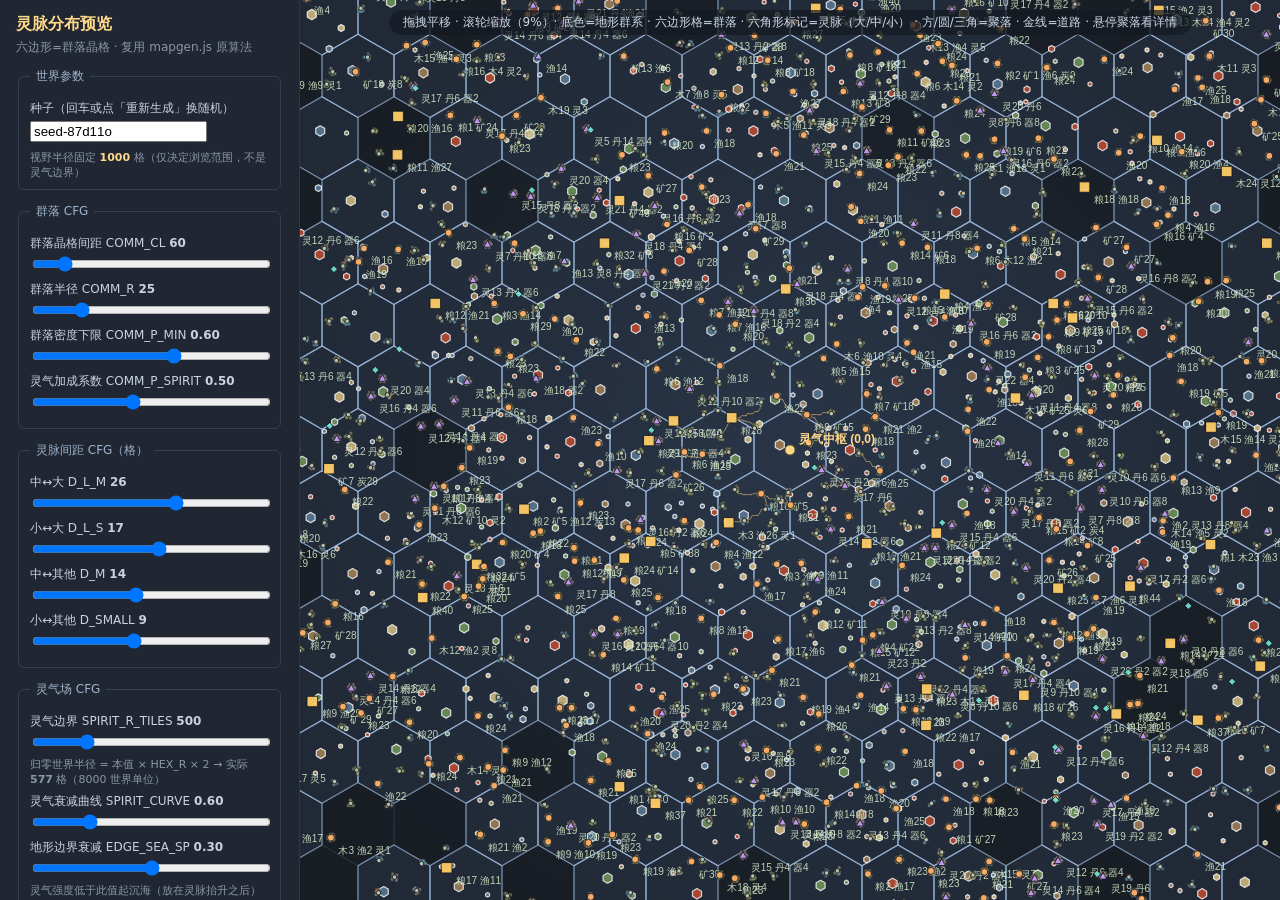
==== commit a0f0b4b4: "十二版：灵脉七星与海上渔村重构+聚落间距校验 - mapgen.js: 渔家地皮/渔村形态(民房×3+仓库×2+码头+渔船坞+渔亭)、聚落-灵脉间距扣分、建筑配比重构 - mapgen-config." ====
--- a/灵脉预览.html
+++ b/灵脉预览.html
@@ -365,6 +365,12 @@
     LIFT_CORE: [0.80, 0.75, 0.70],   // 大/中/小灵脉中心抬升目标
     LIFT_ARM_OFF: 0.05,              // 七星从属格抬升减量
 
+    /* ---------- 灵脉占地 (2026-09-15 十一版) ----------
+       占地形态在 mapgen.js veinFootKeep() (大 7 格 / 中 3 格 / 小 1 格);
+       从属格的**高度档**由本值给出 —— 它指向 web/js/vein-skin.js levels[] 的下标:
+         0 大 / 1 中 / 2 小 / **3 从属**(专用低档, 比小灵脉更矮更收)。 */
+    VEIN_SAT_LEVEL: 3,
+
     /* ---------- 灵根生态呼应 (§六) ---------- */
     ECO_WATER: 0.25,        // 水灵根保湿
     ECO_WOOD: 0.18,         // 木灵根保湿
@@ -408,8 +414,42 @@
     TOWN_HOUSE_RATIO: 0.3,  // 城区民居预留配额比例 (否则外环卫星会吃光建筑上限)
     TERR_SCAN_R: 1,         // 资源邻近扫描半径(格)
     FARM_SPIRIT: 0.35,      // 草地判定「良田 / 村落」的灵气分界
-    /* 建筑数上限按规模分档 (§六.1): 小村 5~8 / 镇 12~16 / 城 20~25 / 宗门按型 */
-    TOWN_BUILD_MAX: { village: 8, town: 16, city: 25, sect: 16 },
+    /* 建筑数上限按规模分档 (§六.1): 小村 5~8 / 镇 12~16 / 城 20~25 / 宗门按型。
+       fishing = 海上渔村 (2026-09-15 十一版 R5): 规模最小, 与 village 同级 */
+    TOWN_BUILD_MAX: { village: 8, town: 16, city: 25, sect: 16, fishing: 8 },
+
+    /* ---------- 聚落最小中心距 (2026-09-15 十一版 R7) ----------
+       用户: "自动生成的城镇之间不能挨太近"。单位格 (hexDist 口径), 由 settlementsFor
+       的抑制层强制: 同格内 + 「字典序更小」的 1 环邻格之间, 任意两聚落中心必须 >= 本值。
+       7 = **下限**: 足迹半径 TOWN_R=3 ⇒ 中心距 < 7 时两镇地盘**必然重叠**; 取 7 恰好
+       "不重叠但贴边"。想更疏 (世界更空) 就调大, 代价是聚落总数下降。
+       ⚠ 只与字典序更小的邻格比较 ⇒ 无环、确定、不递归 (服务端与预览页天然一致)。 */
+    SETTLE_MIN_DIST: 7,
+
+    /* ---------- 海上渔村 (2026-09-15 十一版 R5) ----------
+       聚落中心可落**浅海**(biome=OCEAN); 深海(DEEP)与雪峰仍排除。三个闸保证是"近岸渔村"
+       而不是"远洋孤岛": 必须近陆 + 灵气达标 + 地形基分低 (只在陆地候选都差时才中选)。 */
+    SEA_TERR: -10,               // 浅海格的"地形宜居"基分 (草地 80 / 沙岸 20 ⇒ 海远低于陆)
+    SEA_SETTLE_MIN_SPIRIT: 0.20, // 浅海作中心所需的最低灵气强度 (强度=0 即界外无聚落)
+    SEA_SETTLE_NEAR_LAND: 1,     // 近陆判定半径(格): 六邻内至少一格陆地 (biome > OCEAN)
+
+    /* ---------- 聚落与灵脉的间距 (2026-09-15 十二版 R11) ----------
+       用户: "有些城镇距离灵脉太近了"。
+       旧版 siteScore 把「灵脉邻近」当**加分** (d<=1 +30, d=2~3 +10) ⇒ 城镇中心被主动
+       吸到灵脉脚下 (实测 32/382 座中心距灵脉中心仅 1 格, 最近建筑同样贴到 1 格)。
+       现改为**避让**, 分两层:
+         · 中心层 (siteScore): 距灵脉中心 d<=1 重扣 / d===2 轻扣 ⇒ 中心自然退到 d>=3;
+         · 足迹层 (growTownFootprint): 距灵脉中心 d<=FOOT_PAD 的格**不落建筑** ⇒
+           建筑群与灵脉峰之间留出空地, 不再"贴着峰长"。
+       灵脉域的「繁华」设定不靠贴脸表达 —— 由 rawSettlementsFor 的 inVeinDomain
+       (pop×1.3 + 宗门概率提高) 承担, 故避让不影响"灵脉附近更繁荣"的观感。
+       ⚠ 归零回退: PEN/PEN2 设 0 且 FOOT_PAD=0 即回到旧行为。
+       ⚠⚠ **必须保持单调**: CENTER_PEN > CENTER_PEN2。实测把 PEN2 加到 40 / 60 (≥PEN=40)
+          反而冒出 2 / 10 座 d<=1 的中心 —— 因为 d=2 比 d=1 罚得更狠时, d=1 就成了
+          "两害相权取其轻"的最优解。分级扣分一旦非单调, 迁就让位给更近的格。 */
+    SETTLE_VEIN_CENTER_PEN: 40,  // 中心候选 距灵脉中心 d<=1 的扣分 (旧版是 +30 吸引; 净变化 70)
+    SETTLE_VEIN_CENTER_PEN2: 20, // 中心候选 距灵脉中心 d===2 的扣分 (必须 < CENTER_PEN)
+    SETTLE_VEIN_FOOT_PAD: 2,     // 足迹建筑 距灵脉中心的最小格距 (0=关; 1→几乎无效; 2→留两格空地)
 
     /* ---------- 贸易 (§四): 纯计算层, 不落库 ---------- */
     TRADE_REACH: 40        // 相邻城镇连通预算 (格): 六边距超此值不成 tradeEdge
@@ -481,12 +521,15 @@
     COMM_P_MIN: 0.60, COMM_P_SPIRIT: 0.50,
     SUB_ATTEMPTS: 14,
     LIFT_CORE: [0.80, 0.75, 0.70], LIFT_ARM_OFF: 0.05,
+    VEIN_SAT_LEVEL: 3,
     ECO_WATER: 0.25, ECO_WOOD: 0.18,
     ECO_FIRE_DRY: 0.22, ECO_FIRE_HEAT: 0.15, ECO_METAL: 0.08,
     ROAD_COST_MAX: 120, ROAD_STEPS_MAX: 40, ROAD_W: [8, 6, 4, 3, 4, 5, 8, 8],
     ROAD_W_ROAD: 2, ROAD_DI_MAX10: 14,
     PROSPECT_R: 4, PROSPECT_REFINE: 6, TOWN_R: 3, TOWN_INNER_R: 1, TOWN_HOUSE_RATIO: 0.3, TERR_SCAN_R: 1, FARM_SPIRIT: 0.35,
-    TOWN_BUILD_MAX: { village: 8, town: 16, city: 25, sect: 16 },
+    TOWN_BUILD_MAX: { village: 8, town: 16, city: 25, sect: 16, fishing: 8 },
+    SETTLE_MIN_DIST: 7,
+    SEA_TERR: -10, SEA_SETTLE_MIN_SPIRIT: 0.20, SEA_SETTLE_NEAR_LAND: 1,
     TRADE_REACH: 40
   };
   /* A10 一致性校验: 若 config 已加载, 兜底表与真源的键集必须一致 (防止只改一处)。
@@ -530,14 +573,25 @@
   /* 邻居槽位 (轴坐标) 按 60°*k 排列: 0:东 1:东南 2:西南 3:西 4:西北 5:东北 */
   var NEIGH_SLOTS = [[1, 0], [0, 1], [-1, 1], [-1, 0], [0, -1], [1, -1]];
 
-  /* 灵脉占地 (2026-09-14 六版): **三档一律只占本格** ——
-     灵脉是「一根独立的灵峰」, 不是一个山脉群。早先按等级铺 7/3/1 格, 密排后连成
-     一片尖顶山簇, 实机读作「三角形山」, 与美术方向 (一峰独立 + 山脚化进地形) 不符。
-     等级**只影响前端高度倍率** (web/js/vein-skin.js levels[]), **不影响占地**。
+  /* 灵脉占地 (2026-09-15 十一版): **按档占地** ——
+     大 → 本格 + 六邻 = **7 格** (「一主六从」的七星群);
+     中 → 本格 + 西南(-1,+1) + 东南(0,+1) = **3 格** (用户: "左下角也右下角比他低的");
+     小 → 本格 = **1 格** (无从属)。
+     ⚠ 六版曾把它砍成「一律只占本格」, 理由是 7/3/1 密排后连成一片**等高**尖顶山簇,
+       实机读作「三角形山」。十一版加回来时同步做了两件事, 专门破解当初那个问题:
+         ① 从属格改用**专用第 4 档高度** (vein-skin.js levels[3]「从属」, 比小灵脉还矮还收)
+            ⇒ 中心与从属落差明显, 读作"一主众从", 不是"一堆山尖";
+         ② 从属格**不进 comm.veins[]** ⇒ 不出名牌、不进统计、不污染群落发育 (§2.2)。
+     槽位口径 = NEIGH_SLOTS (0东 1东南 2西南 3西 4西北 5东北) ⇒ 左下 = 西南, 右下 = 东南。
      纯函数 (只依赖 level 与该格相对灵脉中心的轴向偏移 dq,dr) ⇒ 跨区块/跨会话一致。
-     ⚠ level 参数保留: 「等级契约」由 verify/check_vein_skin.mjs 逐档断言占地 (三档同 1 格)。 */
+     ⚠ level 语义: 0/1/2 = 独立灵脉的大/中/小; **从属格不会走到这里** (它按"所属灵脉的
+       level"判定占地) —— 契约由 verify/check_vein_skin.mjs 与 verify/check_vein_cluster.mjs 断言。 */
   function veinFootKeep(level, dq, dr) {
-    return dq === 0 && dr === 0;
+    if (level <= 0) return hexDist(0, 0, dq, dr) <= 1;      // 大: 本格 + 六邻 (七星)
+    if (level === 1) {                                       // 中: 本格 + 西南 + 东南
+      return (dq === 0 && dr === 0) || (dq === -1 && dr === 1) || (dq === 0 && dr === 1);
+    }
+    return dq === 0 && dr === 0;                             // 小: 仅本格
   }
 
   /* ---------- 命名词库 (觅长生风) ---------- */
@@ -570,7 +624,8 @@
   var elevCache = new Map();
   var fieldCache = new Map();
   var regionCache = new Map();   // "i,j" -> 区域信息
-  var settleCache = new Map();   // "i,j" -> 聚落数组
+  var settleCache = new Map();   // "i,j" -> 聚落数组 (对外: 已过 R7 最小间距抑制)
+  var settleRawCache = new Map();// "i,j" -> 聚落数组 (**无**抑制; 仅内部供邻域间距判定查询)
   var roadCache = new Map();     // "a|b" -> 道路
   /* ⚠ B (2026-09-14) 起**无建路顺序依赖**: 每条边的折线只由「该边 + 静态地形」决定
      (纯地形 A*, 不再把已建路格当 2 费高速路骑) ⇒ 扫描顺序 / 缓存冷热 / reload 都不改路形。
@@ -671,7 +726,7 @@
     nMask = new NL.SimplexNoise(rng);
     nDetail = new NL.SimplexNoise(rng);
     elevCache.clear(); fieldCache.clear();
-    regionCache.clear(); settleCache.clear();
+    regionCache.clear(); settleCache.clear(); settleRawCache.clear();
     roadCache.clear(); demandCache.clear(); commCache.clear(); veinNearCache.clear();
     siteScoreCache.clear(); prospectCache.clear(); centerCache.clear(); townCache.clear(); tradeCache.clear();
     skeletonCache.clear();  // A2
@@ -785,13 +840,16 @@
 
     /* 灵脉格: 覆写显示用 biome (8..12 = 金木水火土灵脉格)
        仅陆地出灵脉 —— 边界带被沉海的灵脉不再覆写, 否则会在海面上留"无根灵脉峰"。
-       占地**三档一律只占本格** (2026-09-14 六版, 见 veinFootKeep()); 高度分档在前端
-       vein-skin.js levels。 */
+       占地**按档**: 大 7 格 (本格 + 六邻) / 中 3 格 / 小 1 格 (2026-09-15 十一版,
+       见 veinFootKeep()); 高度分档在前端 vein-skin.js levels。
+       ⚠ 从属格 (d ≥ 1) 的 level 写**专用第 4 档** CFG.VEIN_SAT_LEVEL(=3), 而**不是**"中心档+1"
+         —— 它是"从属峰"的独立高度档, 与"独立小灵脉"区分开 (前者更矮更收)。 */
     var vinfo = null;
     if (vn && vn.d <= 1 && e >= SEA_LEVEL) {
       if (veinFootKeep(vn.v.level, q - vn.v.q, r - vn.v.r)) {
         vinfo = { element: vn.v.element, variant: vn.v.variant,
-                  level: vn.v.level, d: vn.d, name: vn.v.name };
+                  level: vn.d === 0 ? vn.v.level : (CFG.VEIN_SAT_LEVEL | 0),
+                  d: vn.d, name: vn.v.name };
       }
     }
     var disp = vinfo ? 8 + vinfo.element : biome;
@@ -828,7 +886,8 @@
    *   第 7 行: 56/57 山地·横岭变体, 58/59 雪峰·横岭变体, 60/61 草地小山包, 62/63 草地孤树
    * 灵脉峰取色/造型在**前端** (web/js/vein-skin.js): 本函数只负责「给哪个精灵位」。
    * 灵脉峰**高度分档**也在前端 (vein-skin.js levels[]), 等级经实例通道 iElev 下发
-   * (buildChunk 里 `e: f.vein ? f.vein.level : f.e`); **占地**在本文件 veinFootKeep() (恒本格)。 */
+   * (buildChunk 里 `e: f.vein ? f.vein.level : f.e`); **占地**在本文件 veinFootKeep()
+   * (十一版起按档: 大 7 格 / 中 3 格 / 小 1 格)。 */
   function propSpriteFor(f) {
     var b = f.disp != null ? f.disp : f.biome;
     if (b >= 8) {
@@ -1033,6 +1092,7 @@
     if (type === 'city') return pick(NAME.cityPre, 3) + '城';
     if (type === 'town') return pick(NAME.townPre, 4) + pick(NAME.townSuf || ['坊市', '镇', '集'], 5);
     if (type === 'poi') return pick(NAME.poi, 6);
+    if (type === 'fishing') return pick(NAME.villPre, 7) + '渔村';   // R5: 海上渔村
     return pick(NAME.villPre, 7) + '村';
   }
   NAME.townSuf = ['坊市', '镇', '集'];
@@ -1048,12 +1108,29 @@
    * 三者皆为纯函数 (只依赖 seed 地形/灵脉/坐标), 结果按 key 缓存 → 跨区块、
    * 跨会话完全一致 (服务端与客户端各自算出的中心/足迹必须逐格相同)。
    * ============================================================ */
-  var LANDUSE_PRI = { '灵枢': 0, '高阶灵地': 1, '水岸': 2, '良田': 3, '矿脉': 4, '林地': 5, '灼壤': 6, '村落': 9 };
+  /* 地皮优先级 (越小越先占外环名额)。⚠ 2026-09-15 十一版:
+     · '灵枢' / '高阶灵地' 两片地皮**作废** (R4: 灵脉格禁建; D4: 5 种建筑改判宗门附属);
+     · 新增 '宗门附属' (D4): 只出现在 **sect 聚落** 的外环, 优先级最高 (1) ⇒ 宗门先把
+       「灵枢殿/聚灵阵/祭坛/炼丹殿/炼器殿」铺满, 再谈其他;
+     · 'vein' (灵脉格) **不在本表** —— 它根本不会进入建筑分支 (growTownFootprint 里
+       显式 `continue`), 放进优先级表反而会被当成"合法地皮"。 */
+  var LANDUSE_PRI = { '宗门附属': 1, '水岸': 2, '渔家': 2, '良田': 3, '矿脉': 4, '林地': 5, '灼壤': 6, '村落': 9 };
   /* 地皮 → 建筑候选池 (r/a = 主产出, x/xa = 附加产出); 村落皮为民房/仓库 (无产出) */
   var BUILDINGS = {
-    '灵枢':     [{ k: '灵枢殿', r: '灵', a: 3 }, { k: '聚灵阵', r: '灵', a: 2 }, { k: '祭坛', r: '灵', a: 2 }],
-    '高阶灵地': [{ k: '炼丹殿', r: '丹', a: 2 }, { k: '炼器殿', r: '器', a: 2 }],
+    /* D4 (2026-09-15 十一版): 宗门附属 —— 原「灵枢 / 高阶灵地」两片地皮的 5 种建筑,
+       改判到宗门聚落 (不再与灵脉格绑定)。宗门因此成为 灵/丹/器 的主产地。 */
+    '宗门附属': [{ k: '灵枢殿', r: '灵', a: 3 }, { k: '聚灵阵', r: '灵', a: 2 }, { k: '祭坛', r: '灵', a: 2 },
+                 { k: '炼丹殿', r: '丹', a: 2 }, { k: '炼器殿', r: '器', a: 2 }],
     '水岸':     [{ k: '码头', r: '渔', a: 2 }, { k: '渔船坞', r: '渔', a: 2 }, { k: '渔亭', r: '渔', a: 1 }],
+    /* R5b (2026-09-15 十一版): **渔家** —— 海上渔村的**水上格**专用地皮。
+       旧口径把浅海/沙岸一律判 '水岸', 而水岸池只有码头/渔船坞/渔亭 ⇒ 渔村 8 格全是
+       水工设施, 用户看到的是"一片栈桥/桥梁群"而不是渔村 ("渔村是渔村不是一个桥梁,
+       你要有渔村的样子")。本池以**水上民居**为主 (民房/仓库), 水工只占少数,
+       另附渔船出没的渔获产出 (仍出 '渔', 免得渔村把渔产归零)。
+       权重靠**重复条目**表达 (池内等概率抽取 ⇒ 条目数即权重), 逐格按 hash 抽,
+       与扫描顺序无关 ⇒ 确定性。 */
+    '渔家':     [{ k: '民房' }, { k: '民房' }, { k: '民房' }, { k: '仓库' }, { k: '仓库' },
+                 { k: '码头', r: '渔', a: 2 }, { k: '渔船坞', r: '渔', a: 2 }, { k: '渔亭', r: '渔', a: 1 }],
     '良田':     [{ k: '农田', r: '粮', a: 2 }, { k: '磨坊', r: '粮', a: 3 }, { k: '谷仓', r: '粮', a: 1 }],
     '矿脉':     [{ k: '矿山', r: '矿', a: 2 }, { k: '熔炉', r: '矿', a: 3 }],
     '林地':     [{ k: '伐木场', r: '木', a: 2 }, { k: '药圃', r: '木', a: 1, x: '灵', xa: 1 }],
@@ -1062,18 +1139,29 @@
   };
   var CORE_KIND = {
     city: ['官衙', '集市', '宗祠'], town: ['集市', '祠堂'],
-    village: ['祠堂', '村口'], sect: ['宗门大殿', '祖师殿']
+    village: ['祠堂', '村口'], sect: ['宗门大殿', '祖师殿'],
+    /* R5 (2026-09-15 十一版): 海上渔村 —— 中心落水, 只出村口/祠堂 (无大殿/官衙) */
+    fishing: ['村口', '祠堂']
   };
   var RES_ORDER = ['粮', '木', '矿', '渔', '炭', '灵', '丹', '器'];
   var STYLE_NAME = { spirit: '灵修', river: '水乡', farm: '田园', mine: '矿镇',
-                     wood: '山林', desert: '沙镇', plain: '平原', coast: '海滨', mountain: '山城' };
-  var STYLE_BY_LANDUSE = { '灵枢': 'spirit', '高阶灵地': 'spirit', '水岸': 'river',
+                     wood: '山林', desert: '沙镇', plain: '平原', coast: '海滨', mountain: '山城',
+                     fishing: '渔村' };
+  var STYLE_BY_LANDUSE = { '宗门附属': 'spirit', '水岸': 'river',
                            '良田': 'farm', '矿脉': 'mine', '林地': 'wood', '灼壤': 'desert' };
 
-  /* 地皮判定: 灵脉(灵枢/高阶灵地) > 邻水(水岸) > 地貌 (林/荒漠/山 → 木材/灼壤/矿脉,
-     草地按灵气分 良田 / 村落) —— 即「灵气 → 地皮」, 地皮再决定建筑种类 */
+  /* 地皮判定: 灵脉(不可建) > 浅海/邻水(水岸) > 地貌 (林/荒漠/山 → 木材/灼壤/矿脉,
+     草地按灵气分 良田 / 村落) —— 即「灵气 → 地皮」, 地皮再决定建筑种类。
+     ⚠ 2026-09-15 十一版三处改动:
+       · R4/D3 —— **灵脉格 (中心 + 从属) 一律不可建**: 返回 'vein' (BUILDINGS 里没有这个键
+         ⇒ growTownFootprint 会 `continue`)。旧版把灵脉格当「灵枢 / 高阶灵地」可建地皮,
+         配合 siteScore 的 +60 灵脉加分, 城镇中心会被**主动吸到灵脉上**、殿宇压着灵脉峰长。
+       · D4 —— 原「灵枢 / 高阶灵地」两片地皮作废; 5 种建筑改判 sect 聚落的 '宗门附属'
+         (判定在 growTownFootprint: 那里才知道聚落 type)。
+       · R5 —— **浅海格 → '水岸'**, 海上渔村才有码头/渔船坞/渔亭可出 (深海不给城, 见 siteScore)。 */
   function landuseOf(f) {
-    if (f.vein) return f.vein.d === 0 ? '灵枢' : '高阶灵地';
+    if (f.vein) return 'vein';
+    if (f.biome <= BIOME.OCEAN) return '水岸';          // R5: 浅海(OCEAN) 与深海(DEEP) → 水岸地皮
     if (f.biome === BIOME.BEACH) return '水岸';
     if (f.biome === BIOME.FOREST) return '林地';
     if (f.biome === BIOME.DESERT) return '灼壤';
@@ -1090,25 +1178,59 @@
     }
     return false;
   }
+  /* R5 (2026-09-15 十一版): 半径 rad 格内是否存在**陆地**格 (biome > OCEAN)。
+     海上渔村的第一道闸 —— 只允许"近岸浅海"设中心, 远洋不给聚落 (否则会漂出一堆孤岛渔村)。 */
+  function nearLandAt(q, r, rad) {
+    if (!(rad > 0)) rad = 1;
+    for (var dq = -rad; dq <= rad; dq++) {
+      for (var dr = -rad; dr <= rad; dr++) {
+        if (hexDist(q, r, q + dq, r + dr) > rad) continue;
+        if (fields(q + dq, r + dr).biome > BIOME.OCEAN) return true;
+      }
+    }
+    return false;
+  }
 
   /* 单格选址基础分: 地形宜居 + 海拔适中 + 灵气。水/雪峰 → -Inf (排除)。
-     资源邻近项不在这里做 (它要扫邻域, 贵) —— 由 prospectArea 对头部候选精算。 */
+     资源邻近项不在这里做 (它要扫邻域, 贵) —— 由 prospectArea 对头部候选精算。
+     ⚠ 2026-09-15 十一版:
+       · R4/D3 —— **灵脉格 (中心 + 从属) 一律排除**。旧版不但允许, `spir` 项还给灵脉格
+         **+60** 主动把城镇中心吸过去, 于是灵枢殿/炼丹殿压着灵脉峰长 (用户: "建筑不能在灵脉上建造")。
+       · R5 —— **浅海可作渔村中心**, 但必须: 近陆 (SEA_SETTLE_NEAR_LAND 格内有陆地) +
+         灵气达标 (SEA_SETTLE_MIN_SPIRIT) + 地形基分很低 (SEA_TERR = -10, 草地 80 / 沙岸 20)
+         ⇒ 只在陆地候选都很差时才中选, 不会把正常陆镇变成渔村。**深海与雪峰仍排除**。 */
   function siteScore(q, r) {
     var key = q + ',' + r;
     var c = siteScoreCache.get(key);
     if (c !== undefined) return c;
     var f = fields(q, r);
     var s;
-    if (f.biome <= BIOME.OCEAN || f.biome === BIOME.SNOW) {
-      s = -1e18;                                  // 海洋 / 雪峰: 排除
+    if (f.vein) {
+      s = -1e18;                                          // R4: 灵脉格 (中心 + 从属) 禁建
+    } else if (f.biome === BIOME.DEEP || f.biome === BIOME.SNOW) {
+      s = -1e18;                                          // 深海 / 雪峰: 排除
+    } else if (f.biome === BIOME.OCEAN &&
+               (!nearLandAt(q, r, CFG.SEA_SETTLE_NEAR_LAND | 0) ||
+                spiritAt(q, r) < CFG.SEA_SETTLE_MIN_SPIRIT)) {
+      s = -1e18;                                          // R5: 远洋 / 无灵浅海: 排除
     } else {
-      var terr = [0, 0, 20, 80, 60, 30, 20, 0][f.biome];   // 草地80 林地60 沙漠30 沙岸/山地20
+      var terr = [0, CFG.SEA_TERR, 20, 80, 60, 30, 20, 0][f.biome];   // 草地80 林地60 沙漠30 沙岸/山地20 浅海-10
       var e = f.e, elev;
       if (e >= 0.45 && e <= 0.75) elev = 100;               // 海拔 0.45~0.75 最优
       else if (e < 0.45) elev = Math.max(0, 100 - (0.45 - e) * 400);
       else elev = Math.max(0, 100 - (e - 0.75) * 400);
-      var vn = veinNear(q, r);
-      var spir = (vn ? (vn.d === 0 ? 60 : vn.d <= 1 ? 30 : 10) : 0) + spiritAt(q, r) * 20;
+      /* R11 (2026-09-15 十二版): 灵脉邻近由「吸引」改「避让」 —— 用户: "有些城镇距离
+         灵脉太近了"。旧版给灵脉邻格 +30 (d<=1) / +10 (d<=3), 主动把中心吸到灵脉脚下
+         (实测 32/382 座中心距灵脉仅 1 格)。现按距离逐级**扣分**, 中心自然退到 d>=3;
+         足迹层的第二道闸 (growTownFootprint 的 FOOT_PAD) 再保证建筑不贴着峰长。
+         ⚠ 旧式的 `vn.d === 0 ? 60` 是**死分支**: 灵脉格已在上面 `f.vein` 处 return -1e18,
+           能走到这里的格必然 d >= 1。顺手清掉, 免得后人以为"灵脉格有 +60 加成"。 */
+      var vn = veinNear(q, r), vpen = 0;
+      if (vn) {
+        if (vn.d <= 1) vpen = -(CFG.SETTLE_VEIN_CENTER_PEN || 0);
+        else if (vn.d === 2) vpen = -(CFG.SETTLE_VEIN_CENTER_PEN2 || 0);
+      }
+      var spir = vpen + spiritAt(q, r) * 20;
       s = terr + elev + spir;
     }
     cacheSet(siteScoreCache, key, s, SITE_SCORE_CAP);
@@ -1285,22 +1407,47 @@
 
     var maxN = (CFG.TOWN_BUILD_MAX && CFG.TOWN_BUILD_MAX[type]) || 8;
     var coreNames = CORE_KIND[type] || CORE_KIND.village;
+    var isSect = (type === 'sect');
     var core = null, inner = [], outer = [];
     for (var i = 0; i < cells.length; i++) {
       var cell = cells[i];
       var f = fields(cell.q, cell.r);
-      if (f.biome <= BIOME.OCEAN) continue;                 // 水上不落建筑
+      /* R4/D3 (2026-09-15 十一版): 灵脉格 (中心 + 从属) **一律不落建筑**。
+         必须放在 core 判定**之前** —— 否则灵脉格会被当成核心格。 */
+      if (f.vein) continue;
+      /* R5: 只有**深海**排除; 浅海 (海上渔村) 允许落建筑, 地皮经 landuseOf 归为 '水岸' */
+      if (f.biome === BIOME.DEEP) continue;
       if (cell.d === 0) {
         core = { q: cell.q, r: cell.r, kind: coreNames[(hash01(cq, cr, 301) * coreNames.length) | 0],
                  terrain: 'core', tier: 3 };
         continue;
       }
+      /* R11 (2026-09-15 十二版): 灵脉**缓冲圈** —— 距最近灵脉中心 d <= SETTLE_VEIN_FOOT_PAD
+         的格不落建筑 (灵脉格本身已在上面 `f.vein` 处剔掉)。作用: 建筑群与灵脉峰之间留出
+         空地, 消除"城镇贴着灵脉长"的观感。
+         ⚠ 放在 `cell.d === 0` **之后**: 中心格豁免 —— 中心位置已由 siteScore 的灵脉扣分
+           保证退到 d>=3 (见 CFG.SETTLE_VEIN_CENTER_PEN*); 若把缓冲也套在中心上,
+           灵脉密布的群落会产出"有卫星无主殿"的残缺聚落。
+         ⚠ veinNear 只在 d<=3 时非 null ⇒ 判 d<=PAD 安全 (null 直接跳过)。 */
+      var fpad = CFG.SETTLE_VEIN_FOOT_PAD | 0;
+      if (fpad > 0) {
+        var vnc = veinNear(cell.q, cell.r);
+        if (vnc && vnc.d <= fpad) continue;
+      }
       var lu = landuseOf(f);
-      var special = (lu === '灵枢' || lu === '高阶灵地');
-      if (!special && lu !== '水岸' && f.biome !== BIOME.BEACH &&
-          coastalAt(cell.q, cell.r)) lu = '水岸';           // 邻水 (且非灵脉) → 水岸地皮
-      /* 内环: 非灵脉地皮一律作城区民居 (城区不种田不开矿) */
-      if (!special && lu !== '水岸' && cell.d <= innerR) lu = '村落';
+      if (lu !== '水岸' && coastalAt(cell.q, cell.r)) lu = '水岸';   // 邻水 (且非灵脉/浅海) → 水岸地皮
+      /* D4 (2026-09-15 十一版): **宗门聚落的外环 = 宗门附属建筑**
+         (灵枢殿 / 聚灵阵 / 祭坛 / 炼丹殿 / 炼器殿) —— 原「灵枢 / 高阶灵地」两片灵脉地皮的
+         唯一产物搬到这里: 宗门因此成为 灵/丹/器 的主产地, 且与"灵脉格禁建"不再冲突。
+         水岸照旧保留 (临水宗门仍可出码头/渔船坞)。 */
+      if (isSect && cell.d > innerR && lu !== '水岸') lu = '宗门附属';
+      /* 内环: 非水岸地皮一律作城区民居 (城区不种田不开矿) */
+      if (lu !== '水岸' && lu !== '宗门附属' && cell.d <= innerR) lu = '村落';
+      /* R5b (2026-09-15 十一版): **海上渔村的水上格 → '渔家'**。
+         必须放在上面"内环改判村落"之后 —— 否则会被那句 `lu = '村落'` 抢走。
+         只换水上格 (lu 仍是 '水岸' 的那些): 陆上格照旧走村落/林地/良田等。
+         效果: 渔村从「1 核心 + 7 座栈桥」变成「1 核心 + 若干水上民居 + 少数水工」。 */
+      if (type === 'fishing' && lu === '水岸') lu = '渔家';
       var pool = BUILDINGS[lu] || BUILDINGS['村落'];
       var b = pool[(hash01(cell.q, cell.r, 311) * pool.length) | 0];
       var item = { q: cell.q, r: cell.r, kind: b.k, terrain: lu,
@@ -1362,6 +1509,8 @@
       cnt[kk] = (cnt[kk] || 0) + 1;
       if (cnt[kk] > bn) { bn = cnt[kk]; styleKey = kk; }
     }
+    /* R5: 海上渔村直接定风格 (它的建筑全是水岸 → 否则会被 STYLE_BY_LANDUSE 读成"水乡") */
+    if (type === 'fishing') styleKey = 'fishing';
     if (!styleKey) {
       var rs = regionSeedOf(cq, cr);
       var rb = regionInfo(rs.i, rs.j).biome;
@@ -1447,10 +1596,15 @@
     return out;
   }
 
-  /* ---------- 聚落 (区域格内的城镇/宗门/村庄 + 秘境) ---------- */
-  function settlementsFor(i, j) {
+  /* ---------- 聚落 (区域格内的城镇/宗门/村庄/渔村 + 秘境) ----------
+     两层 (2026-09-15 十一版 R7):
+       · rawSettlementsFor(i,j) —— 原始聚落 (只做同格 B2 去重), 不施加任何间距抑制。
+         它**只**供 settlementsFor 查邻域用; 外部一律用 settlementsFor。
+       · settlementsFor(i,j)   —— 对外结果 = 原始 - 抑制 (与"字典序更小的邻格 + 同格更早者"
+         距离 < CFG.SETTLE_MIN_DIST 的聚落被剔除) ⇒ 用户要求"自动生成的城镇之间不能挨太近"。 */
+  function rawSettlementsFor(i, j) {
     var key = i + ',' + j;
-    var c = settleCache.get(key);
+    var c = settleRawCache.get(key);
     if (c) return c;
     var arr = [];
     var h0 = hash01(i, j, 7);
@@ -1474,13 +1628,20 @@
         if (!center) continue;
         usedCenters[center.q + ',' + center.r] = 1;      // B2: 占位, 后续 k 不再选同一格
         var placed = fields(center.q, center.r);
+        /* R5 (2026-09-15 十一版): 中心落在**浅海** ⇒ 强制海上渔村 (不参与 sect/city/town 掷骰)。
+           siteScore 已保证浅海候选必近陆 + 灵气达标, 故这里是"近岸渔村"而非远洋孤岛。 */
+        var onSea = placed.biome === BIOME.OCEAN;
         /* 灵脉亲和 (设定 §十一): 灵脉域内宗门概率与人口提升 */
         var cn = communityNear(placed.q, placed.r);
         var inVeinDomain = !!(cn && cn.dist < CFG.COMM_R * 1.4);
         var hr = hash01(i, j, 81 + k);
-        var type = hr < (inVeinDomain ? 0.24 : 0.14) ? 'sect'
-                 : hr < 0.28 ? 'city' : hr < 0.52 ? 'town' : 'village';
-        if (type === 'sect' && !mountainNear(placed.q, placed.r, 6)) type = 'town';
+        var type;
+        if (onSea) type = 'fishing';
+        else {
+          type = hr < (inVeinDomain ? 0.24 : 0.14) ? 'sect'
+               : hr < 0.28 ? 'city' : hr < 0.52 ? 'town' : 'village';
+          if (type === 'sect' && !mountainNear(placed.q, placed.r, 6)) type = 'town';
+        }
         /* B3: 规模/等级 salt 必须含 k —— 原先四个 pop 与 tier 的 salt 都不含 k,
            于是同格两座聚落 (id 差一个 k) 的 pop/tier 逐位相同, 看起来像「复制体」。
            ⚠ 会改变同格双聚落的 pop/tier ⇒ 世界内容变, 需清 db/zongmen.sqlite*
@@ -1488,6 +1649,7 @@
         var pop = type === 'sect' ? (hash01(i, j, 91 + k) * 4000 + 2000) | 0
                 : type === 'city' ? (hash01(i, j, 92 + k) * 30000 + 40000) | 0
                 : type === 'town' ? (hash01(i, j, 93 + k) * 6000 + 4000) | 0
+                : type === 'fishing' ? (hash01(i, j, 94 + k) * 700 + 150) | 0
                 : (hash01(i, j, 94 + k) * 900 + 200) | 0;
         if (inVeinDomain && type !== 'sect') pop = (pop * 1.3) | 0;
         /* 实体骨架字段 (WebSocket 单块接口设计 §3.4): tier 等级/规模,
@@ -1516,8 +1678,51 @@
         }
       }
     }
-    cacheSet(settleCache, key, arr, SETTLE_CAP);
+    cacheSet(settleRawCache, key, arr, SETTLE_CAP);
     return arr;
+  }
+
+  /* 对外聚落 = 原始聚落 − R7 间距抑制 (2026-09-15 十一版)。
+     抑制规则: 一个聚落被剔除 ⇔ 存在另一个**已被接受**的聚落 (来自"字典序更小的 1 环邻格"
+     或"同格内更早的聚落") 与其中心距离 < CFG.SETTLE_MIN_DIST。
+     ⚠ 只与**字典序更小**的邻格比较 ⇒ 抑制关系天然无环、结果与"谁先被扫到"无关、
+       不递归 (邻格自己也不看更大的格) ⇒ 服务端/预览页/跨会话完全一致。
+     ⚠ 为什么 1 环就够: 聚落中心离所在区域格中心的偏移 ≤ (锚点抖动 6.3 + 勘测半径 4.5) ≈ 10.8 格,
+       而 2 环邻格的中心距 ≥ REGION_M×2 的对角 = 36 格 ⇒ 最近也 ≥ 36−2×10.8 = 14.4 > 7,
+       不可能触发抑制。选 1 环 = 用最少的邻域查询覆盖全部可能的冲突。
+     秘境界 (poi) 不是聚落, 不参与抑制 (否则秘境会把城镇挤掉)。 */
+  function settlementsFor(i, j) {
+    var key = i + ',' + j;
+    var c = settleCache.get(key);
+    if (c) return c;
+    var raw = rawSettlementsFor(i, j);
+    var minD = CFG.SETTLE_MIN_DIST | 0;
+    var out = [];
+    if (minD <= 1) {                       // 抑制关闭 (<=1 视为不抑制)
+      for (var z = 0; z < raw.length; z++) out.push(raw[z]);
+    } else {
+      var prior = [];                      // 已接受者 (供后续候选比对)
+      for (var di = -1; di <= 1; di++) {
+        for (var dj = -1; dj <= 1; dj++) {
+          if (!di && !dj) continue;
+          var ni = i + di, nj = j + dj;
+          if (!(ni < i || (ni === i && nj < j))) continue;   // 只取字典序更小的邻格
+          var na = rawSettlementsFor(ni, nj);
+          for (var p = 0; p < na.length; p++) if (na[p].type !== 'poi') prior.push(na[p]);
+        }
+      }
+      for (var r0 = 0; r0 < raw.length; r0++) {
+        var s = raw[r0];
+        if (s.type === 'poi') { out.push(s); continue; }
+        var ok = true;
+        for (var a = 0; a < prior.length; a++) {
+          if (hexDist(s.q, s.r, prior[a].q, prior[a].r) < minD) { ok = false; break; }
+        }
+        if (ok) { prior.push(s); out.push(s); }
+      }
+    }
+    cacheSet(settleCache, key, out, SETTLE_CAP);
+    return out;
   }
 
   /* ---------- 道路 (A* 寻路: Dial 桶优先队列 + 三重剪枝; 路网优先拓扑) ----------
@@ -1771,7 +1976,7 @@
        ~50ms; 先用紧凑镜头 40 搜索, 未中 (骑路长径 / 真不可达) 再用 60 步重搜兜底。
        ⚠ 有界次优: 第一段命中时, 41-60 步的更便宜骑路路径不会返回 —— 只影响已退役的
        复用模式; 生产 (纯地形) 走单段, 不受影响。 */
-    function search(maxSteps) {
+    function search(maxSteps, allowVein) {
       var buckets = [];
       for (var b = 0; b <= maxCost; b++) buckets.push([]);
       var dist = new Map(), prev = new Map(), closed = new Set();
@@ -1813,8 +2018,12 @@
             if (g + h > maxCost) continue;                       // 下界剪枝: 该分支必超预算 (省一次 fields)
             var nk = nx + ',' + ny;
             if (closed.has(nk)) continue;
+            /* ⚠ R9 (2026-09-15 十一版): **灵脉格 (中心 + 从属) 禁路** —— 道路必须绕行。
+               严格模式 (allowVein=false) 直接不展开该邻格; 兜底模式才允许穿过 (见函数尾)。 */
+            var nf2 = fields(nx, ny);
+            if (!allowVein && nf2.vein) continue;
             /* 已铺路格全局折扣 (不限走廊): 并线副作用由调用方 DI 闸兜底 */
-            var ng = g + (roadTiles && roadTiles.has(nk) ? roadW : roadWeight(fields(nx, ny)));
+            var ng = g + (roadTiles && roadTiles.has(nk) ? roadW : roadWeight(nf2));
             if (ng + h > maxCost) continue;                      // 权重剪枝 (实际权重 ≥ 下界)
             var old = dist.has(nk) ? dist.get(nk) : 1e18;
             if (ng < old) {
@@ -1829,9 +2038,16 @@
       return null;
     }
 
-    if (!roadTiles) return search(stepsTight);                    // 纯地形: 单段
-    var p1 = search(stepsTight);                                  // 第一段: 紧凑镜头 (快)
-    return p1 || search(cap);                                     // 第二段: 骑路长径兜底
+    /* ⚠ R9 (2026-09-15 十一版): 灵脉格禁路 —— **严格模式优先** (allowVein=false, 路绕行灵脉);
+       严格模式无路时才退化到"允许穿灵脉"再搜一次: 宁可破例穿一次, 也不让两座聚落
+       因为一条灵脉 (7 格群) 变成互不连通的孤岛 (连通性优先级高于"绝不穿灵脉")。
+       两遍都是纯地形 + 固定展开序 ⇒ 仍是 (该边, 静态地形) 的纯函数, 顺序无关性不变。 */
+    if (!roadTiles) {                                              // 纯地形: 单段 × 两模式
+      var pS = search(stepsTight, false);
+      return pS || search(stepsTight, true);
+    }
+    var p1 = search(stepsTight, false) || search(stepsTight, true);  // 第一段: 紧凑镜头 (快)
+    return p1 || search(cap, false) || search(cap, true);            // 第二段: 骑路长径兜底
   }
 
   /* 某区域格内聚落的对外道路 (路网优先 Network-First, 缓存, 全局去重, 预算制)
@@ -2070,7 +2286,7 @@
     }
     commCache.clear(); veinNearCache.clear();
     elevCache.clear(); fieldCache.clear();
-    regionCache.clear(); settleCache.clear();
+    regionCache.clear(); settleCache.clear(); settleRawCache.clear();
     roadCache.clear(); demandCache.clear(); roadFail.clear();
     siteScoreCache.clear(); prospectCache.clear(); centerCache.clear(); townCache.clear(); tradeCache.clear();
     skeletonCache.clear();  // A2
@@ -2100,6 +2316,8 @@
     regionSeedOf: regionSeedOf,
     regionInfo: regionInfo,
     settlementsFor: settlementsFor,
+    /* R7: 无间距抑制的原始聚落 (诊断/回归对照用, 业务一律用 settlementsFor) */
+    rawSettlementsFor: rawSettlementsFor,
     roadsNear: roadsNear,
     /* 城镇三段式生成 (§三): 供 mapgen-server.regionJson 与预览页/前端直接调用。
        prospectArea = 勘测适宜度图; pickSettlementCenter = 选址中心;
@@ -2627,26 +2845,123 @@
   /* ============================================================
    * 5. 立体构件 (全部走 frame 投影 → 自然带朝向与遮挡)
    * ============================================================ */
-  /* 5.1 六边格基座 = 建筑的「场地」: 与地图网格同朝向同半径的地皮色块 + 墨边
-     2026-09-14 七版加强 (用户: "建筑背景应该有一个场地, 避免 svg 太浅被背景覆盖"):
-       · 地皮色块不透明度默认 0.32 (旧 0.22 太淡, 浅色墙/茅顶会直接糊进群系底纹);
-       · 墨边降到 detail>=1 就画 (旧仅 detail>=2), 让"这块地有边界"一眼可读;
-       · 六边**之外**再铺一圈渐隐柔光 —— 建筑与地形之间有一层过渡, 不再硬切。
-     opts.tint 取地皮底色 (LANDUSE_TINT); halo=false 可关柔光 (小尺寸省一层)。 */
+  /* 5.1 六边格基座 = 建筑的「场地」
+     2026-09-14 七版: 实心色块 + 墨边 + 一圈柔光 (避免浅色墙/茅顶糊进群系底纹)。
+     ⚠ 2026-09-15 十一版 R10 (用户: "背景用中空的设计, 而不是整个背景色都一样的填色块
+       的, 大概距离边界 0.8-0.9格子的范围的正六边形, 海上的也要") ⇒ **改成中空正六边形环**:
+       · 只画半径带 [rIn, rOut] = [0.80R, 0.90R] 的环带 (与地图网格同朝向), 环内与环外
+         一律透空 ⇒ 既标出"这块地有边界", 又不把群系底纹整块盖掉;
+       · 0.90R < 1.0R 且相邻格中心距 = √3R ⇒ 邻格的环永不相接, 密排也不会糊成一片;
+       · 环带用「粗描边 + 双墨边」实现 (两后端都只有单环 poly/line, 没有 even-odd 填充)。
+     实现口径: 环带 = 以 mid=(rIn+rOut)/2 为半径的六边形, 描边宽 = rOut-rIn。
+     opts: { tint 地皮底色, a 环带不透明度(默认0.30), rIn/rOut, lw/lc/la 墨边,
+             solid=true 走七版实心路径(看板对照用), rMul 整体缩放 } */
   function hexPlate(S, o) {
     o = o || {};
-    var B = S.B, r = S.R * (o.rMul == null ? 1.0 : o.rMul);
-    var pts = hexPts(S.cx, S.cy, r);
-    if (o.halo !== false && S.detail >= 2) {
-      var g0 = S.g(0, 0);
-      B.radial(g0[0], g0[1], r * 1.18, o.haloCol || '#efe6d2',
-        o.haloA == null ? 0.28 : o.haloA, r * 1.18, r * 1.18 * KY);
-    }
-    B.poly(pts, o.tint || STONE, o.a == null ? 0.32 : o.a);
+    var B = S.B, r = S.R * (o.rMul == null ? 1.0 : o.rMul), i;
+    if (o.solid) {                                  /* —— 七版实心 (对照/看板) —— */
+      var sp = hexPts(S.cx, S.cy, r);
+      if (o.halo !== false && S.detail >= 2) {
+        var g0 = S.g(0, 0);
+        B.radial(g0[0], g0[1], r * 1.18, o.haloCol || '#efe6d2',
+          o.haloA == null ? 0.28 : o.haloA, r * 1.18, r * 1.18 * KY);
+      }
+      B.poly(sp, o.tint || STONE, o.a == null ? 0.32 : o.a);
+      if (S.detail >= 1) {
+        B.line(sp.concat([sp[0]]), { w: o.lw || Math.max(0.5, r * 0.045), c: o.lc || INK4,
+          a: o.la == null ? 0.40 : o.la });
+      }
+      return;
+    }
+    /* —— R10 中空环带 —— */
+    var rOut = r * (o.rOut == null ? 0.90 : o.rOut);
+    var rIn = r * (o.rIn == null ? 0.80 : o.rIn);
+    if (!(rOut > rIn)) return;
+    var mid = (rOut + rIn) * 0.5;
+    var ring = hexPts(S.cx, S.cy, mid);
+    B.line(ring.concat([ring[0]]), { w: rOut - rIn, c: o.tint || STONE,
+      a: o.a == null ? 0.30 : o.a });
     if (S.detail >= 1) {
-      B.line(pts.concat([pts[0]]), { w: o.lw || Math.max(0.5, r * 0.045), c: o.lc || INK4,
-        a: o.la == null ? 0.40 : o.la });
-    }
+      var lw = o.lw || Math.max(0.5, r * 0.038);
+      var ic = o.lc || INK4, ia = o.la == null ? 0.32 : o.la;
+      var po = hexPts(S.cx, S.cy, rOut), pi = hexPts(S.cx, S.cy, rIn);
+      B.line(po.concat([po[0]]), { w: lw, c: ic, a: ia });
+      B.line(pi.concat([pi[0]]), { w: lw * 0.78, c: ic, a: ia * 0.82 });
+    }
+    void i;
+  }
+  /* 5.1b 城镇地盘 (R6, 2026-09-15 十一版): 直接画在 2D 上下文 (设备像素), **不进精灵缓存**。
+     ⚠ spriteOf 的缓存 key 不含 tint ⇒ 把"随城镇而变"的色塞进精灵会串色 (第一个城镇的色被
+       所有城镇复用); 把 tint 加进 key 又会把 SPR_CAP 撑爆 (城镇数 × 地皮数)。故由 main.js
+       在贴建筑精灵**之前**逐格调用本函数现画地盘, 使地盘颜色 = 所属城镇色 (townColor)。
+     ⚠ R10 (2026-09-15 十一版): 与 hexPlate 同步改成**中空正六边形环** (半径带 0.80R~0.90R),
+       实心块作废 —— 用户要"中空"而非整块填色; 海上的渔村同样走本函数 ⇒ 一并生效。
+     o: { cx, cy, R, tint, a, rIn, rOut, lw, lc, la, edge, solid }
+        R 为设备像素半径 (≈ 格半径); solid=true 走旧实心路径。 */
+  function plateAt(ctx, o) {
+    o = o || {};
+    var r = o.R;
+    var cx = o.cx, cy = o.cy, i;
+    if (!ctx || !(r > 0)) return;
+    ctx.save();
+    ctx.lineJoin = 'round';
+    ctx.lineCap = 'round';
+    if (o.solid) {                                  /* —— 旧实心路径 —— */
+      var sp = hexPts(cx, cy, r);
+      if (o.halo !== false && r >= 5) {
+        var hg = ctx.createRadialGradient(cx, cy, r * 0.15, cx, cy, r * 1.18);
+        hg.addColorStop(0, rgba(o.haloCol || '#efe6d2', o.haloA == null ? 0.22 : o.haloA));
+        hg.addColorStop(1, rgba(o.haloCol || '#efe6d2', 0));
+        ctx.fillStyle = hg;
+        ctx.beginPath(); ctx.arc(cx, cy, r * 1.18, 0, Math.PI * 2); ctx.fill();
+      }
+      ctx.beginPath();
+      ctx.moveTo(sp[0][0], sp[0][1]);
+      for (i = 1; i < 6; i++) ctx.lineTo(sp[i][0], sp[i][1]);
+      ctx.closePath();
+      ctx.globalAlpha = o.a == null ? 0.34 : o.a;
+      ctx.fillStyle = o.tint || STONE;
+      ctx.fill();
+      ctx.globalAlpha = 1;
+      if (o.edge !== false) {
+        ctx.globalAlpha = o.la == null ? 0.42 : o.la;
+        ctx.strokeStyle = o.lc || INK4;
+        ctx.lineWidth = o.lw || Math.max(0.6, r * 0.05);
+        ctx.stroke();
+        ctx.globalAlpha = 1;
+      }
+      ctx.restore();
+      return;
+    }
+    /* —— R10 中空环带 —— */
+    var rOut = r * (o.rOut == null ? 0.90 : o.rOut);
+    var rIn = r * (o.rIn == null ? 0.80 : o.rIn);
+    if (!(rOut > rIn)) { ctx.restore(); return; }
+    var ring = hexPts(cx, cy, (rOut + rIn) * 0.5);
+    function path(pts) {
+      ctx.beginPath();
+      ctx.moveTo(pts[0][0], pts[0][1]);
+      for (var k = 1; k < 6; k++) ctx.lineTo(pts[k][0], pts[k][1]);
+      ctx.closePath();
+    }
+    ctx.globalAlpha = o.a == null ? 0.34 : o.a;
+    path(ring);
+    ctx.strokeStyle = o.tint || STONE;
+    ctx.lineWidth = rOut - rIn;
+    ctx.stroke();
+    ctx.globalAlpha = 1;
+    if (o.edge !== false) {
+      ctx.globalAlpha = o.la == null ? 0.34 : o.la;
+      ctx.strokeStyle = o.lc || INK4;
+      ctx.lineWidth = o.lw || Math.max(0.6, r * 0.038);
+      path(hexPts(cx, cy, rOut));
+      ctx.stroke();
+      ctx.lineWidth = (o.lw || Math.max(0.6, r * 0.038)) * 0.78;
+      path(hexPts(cx, cy, rIn));
+      ctx.stroke();
+      ctx.globalAlpha = 1;
+    }
+    ctx.restore();
   }
   /* 5.2 墙: 一段竖直墙面 (由局部线段 a→b + 高度区间 [h0,h1] 定义) */
   function wallRect(S, w, t0, t1, h0, h1, fill, alpha) {
@@ -3112,6 +3427,30 @@
       a = S.p(u, o.v1, o.h1); b = S.p(u, o.v1, o.h0);
       ink(S, [a, b], { w: 1.5, c: EARTH, a: 0.5, n: 1, fly: false, j: 0.35 });
     }
+  }
+  /* 水上木台 (R5b, 2026-09-15 十一版): 建筑格落在**水面** (浅海/深海) 时, 先垫一层
+     干栏木台 + 入水桩脚 + 水色压深 —— 让「民房/仓库」落在海面读作「水上人家」,
+     而不是一栋浮在水上的房子。由 paint() 在 spec.onWater 时调用 (陆上格不受影响)。
+     ⚠ 台面**刻意不铺实色**: 只描木框 + 板缝 + 一层极淡暖晕 (与 R10 的中空地盘同一
+       审美 —— 用户明确否掉了"整个背景色都一样的填色块", 木台再铺满就把水面糊住了)。
+     范围收在 ±0.60 格 ⇒ 与地盘环 (0.80R~0.90R) 之间始终留一圈水色。 */
+  function waterDeck(S) {
+    gpWash(S, 0, 0.05, 0.98, '#17414f', 0.20);         /* 台下水色压深 */
+    var i, us = [-0.56, -0.19, 0.19, 0.56];            /* 近侧 4 根入水桩脚 */
+    for (i = 0; i < us.length; i++) {
+      ink(S, [S.p(us[i], 0.58, 0.03), S.p(us[i], 0.58, -0.24)],
+        { w: 1.8, c: EARTH, a: 0.62, n: 1, fly: false, j: 0.3 });
+    }
+    gpWash(S, 0, 0, 0.70, '#c2a377', 0.16);            /* 极淡暖晕: 标出木台范围, 不铺实色 */
+    if (S.detail >= 2) {                               /* 板缝 */
+      for (i = 0; i < 3; i++) {
+        var v = -0.30 + i * 0.32;
+        gpLine(S, [[-0.60, v], [0.60, v]], { w: 0.85, c: EARTH, a: 0.34, n: 1, fly: false, j: 0.3 });
+      }
+    }
+    ink(S, [gpOf(S, -0.60, -0.52), gpOf(S, 0.60, -0.52), gpOf(S, 0.60, 0.60),
+            gpOf(S, -0.60, 0.60), gpOf(S, -0.60, -0.52)],
+      { w: 1.6, c: EARTH, a: 0.60, n: 1, fly: false, j: 0.4 });
   }
   /* 席棚 / 作坊棚: 柱 + 单坡顶 (集市/炼器/伐木共用) */
   function shedOf(S, o) {
@@ -4067,6 +4406,8 @@
       hexPlate(S, { tint: spec.tint || LANDUSE_TINT[KIND_TERRAIN[spec.kind]] || STONE,
         a: spec.plateA == null ? 0.32 : spec.plateA });
     }
+    /* R5b (2026-09-15 十一版): 建筑格是水 → 先垫干栏木台, 读作「水上人家」 */
+    if (spec.onWater) waterDeck(S);
     if (detail >= 2) {
       var g0 = S.g(0, 0.06);
       B.radial(g0[0], g0[1], R * 0.92, '#302a22', 0.26, R * 0.92, R * 0.92 * KY);
@@ -4104,7 +4445,8 @@
     var detail = spec.detail != null ? spec.detail : (R >= 9 ? 3 : (R >= 5.2 ? 2 : 1));
     var key = spec.kind + '|' + dirIdxOf(spec.face) + '|' + (spec.variant | 0) + '|' +
               (Math.round(R * 2) / 2) + '|' + detail + '|' + (spec.tier | 0) + '|' +
-              (spec.water === false ? 'd' : 'w');
+              (spec.water === false ? 'd' : 'w') + '|' + (spec.plate === false ? 'n' : 'p') + '|' +
+              (spec.onWater ? 'W' : '-');        // R5b: 水上木台随格水质而变
     var hit = _spr.get(key);
     if (hit) return hit;
     var w = Math.max(6, Math.ceil((SPR_BOX.x1 - SPR_BOX.x0) * R));
@@ -4116,7 +4458,7 @@
       kind: spec.kind, q: spec.q, r: spec.r, variant: spec.variant, tier: spec.tier,
       face: spec.face, probe: spec.probe, R: R, detail: detail, water: spec.water,
       cx: -SPR_BOX.x0 * R, cy: -SPR_BOX.y0 * R,
-      plate: spec.plate, tint: spec.tint, plateA: spec.plateA
+      plate: spec.plate, tint: spec.tint, plateA: spec.plateA, onWater: spec.onWater
     });
     var rec = { cv: cv, ox: SPR_BOX.x0 * R, oy: SPR_BOX.y0 * R, w: w, h: h };
     if (_spr.size >= SPR_CAP) {
@@ -4144,7 +4486,7 @@
     spriteOf: spriteOf, spriteClear: spriteClear, SPR_BOX: SPR_BOX,
     hexPts: hexPts, gpOf: gpOf,
     _ink: ink, _face: faceOf, _dots: dots, _shade: shade,
-    _rgba: rgba, hexPlate: hexPlate, boxWalls: boxWalls, wallRect: wallRect,
+    _rgba: rgba, hexPlate: hexPlate, plateAt: plateAt, boxWalls: boxWalls, wallRect: wallRect,
     placeDoor: placeDoor, placeWin: placeWin, roofGable: roofGable, roofHip: roofHip,
     roofPyr: roofPyr, roofCone: roofCone, slab: slab, stairs: stairs, posts: posts,
     flag: flag, tree: tree, smoke: smoke, aura: aura, fence: fence,
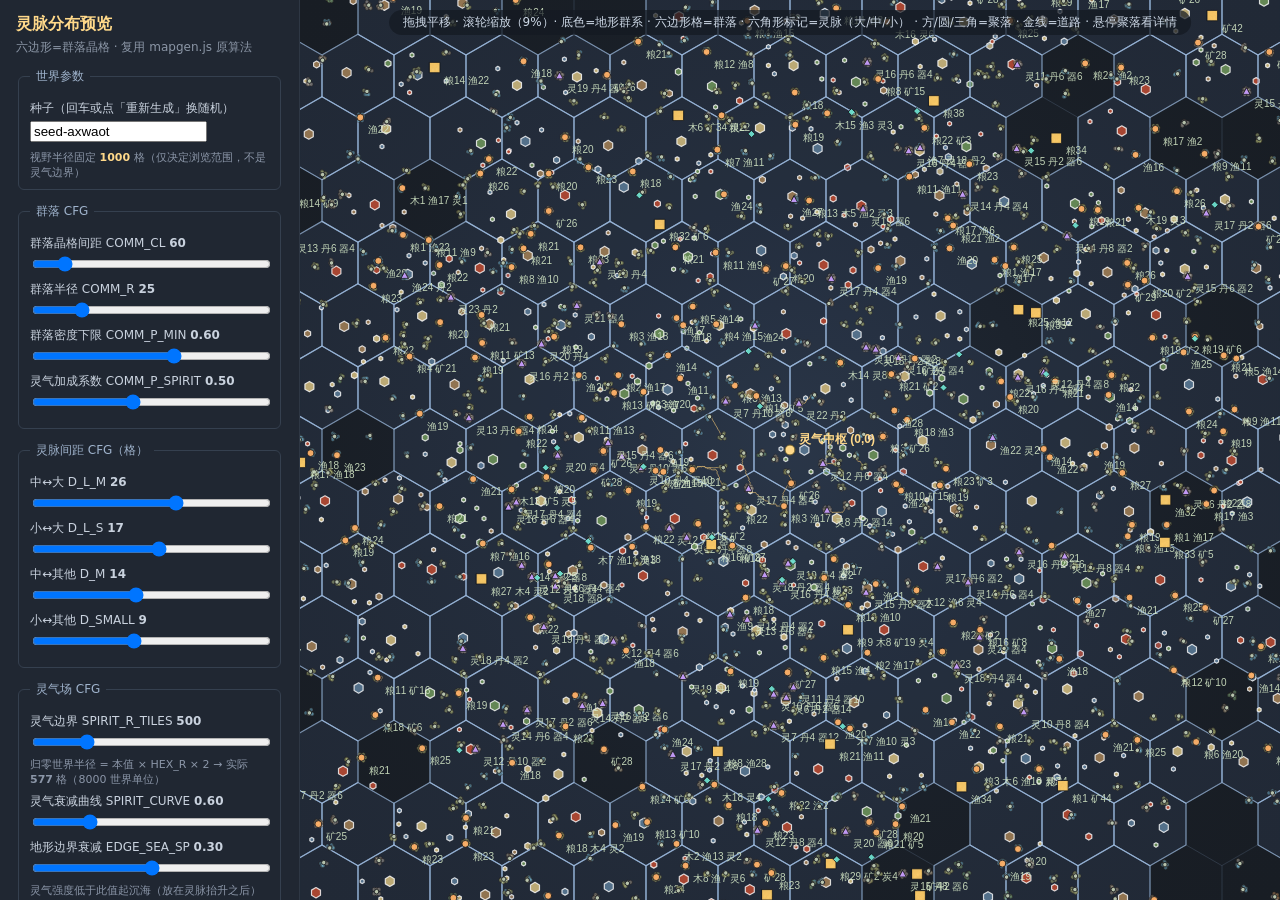
==== commit e27834fd: "feat: 渔村贴图重画 + 归属势力底图 + 匾额引线改造 - 前端地图引擎单实例加载器 engine-local.js（主流程前端自算地形 chunk 前置） - 归属势力(factionOf)走" ====
--- a/灵脉预览.html
+++ b/灵脉预览.html
@@ -2890,6 +2890,36 @@
     }
     void i;
   }
+  /* 势力「印纹」: 8 种确定性小记号, 画在环心 (半径 ≈ 0.50R 内)。
+     全部只用 1~3 笔直线或一笔圆 —— 缩到 8px 仍能分辨"是不是同一个记号"。
+     ⚠ 这是**归属势力**的唯一图形语言 (B, 2026-09-15): 刻痕数 + 印纹形状 + 旋转相位
+       三者同由 factionSig() 派生 ⇒ 同一势力在任意聚落上画出同一套记号; 不同势力必不同。 */
+  function sealGlyph(ctx, x, y, s, id) {
+    var k = ((id | 0) % 8 + 8) % 8;
+    ctx.beginPath();
+    if (k === 0) {                                  /* 丨 */
+      ctx.moveTo(x, y - s); ctx.lineTo(x, y + s);
+    } else if (k === 1) {                           /* 一 */
+      ctx.moveTo(x - s, y); ctx.lineTo(x + s, y);
+    } else if (k === 2) {                           /* 十 */
+      ctx.moveTo(x, y - s); ctx.lineTo(x, y + s);
+      ctx.moveTo(x - s, y); ctx.lineTo(x + s, y);
+    } else if (k === 3) {                           /* 乂 */
+      ctx.moveTo(x - s, y - s); ctx.lineTo(x + s, y + s);
+      ctx.moveTo(x + s, y - s); ctx.lineTo(x - s, y + s);
+    } else if (k === 4) {                           /* 三角 */
+      ctx.moveTo(x, y - s); ctx.lineTo(x + s * 0.92, y + s * 0.78);
+      ctx.lineTo(x - s * 0.92, y + s * 0.78); ctx.closePath();
+    } else if (k === 5) {                           /* 方 */
+      ctx.rect(x - s * 0.78, y - s * 0.78, s * 1.56, s * 1.56);
+    } else if (k === 6) {                           /* 圆 */
+      ctx.arc(x, y, s * 0.74, 0, Math.PI * 2);
+    } else {                                        /* 二 */
+      ctx.moveTo(x - s, y - s * 0.58); ctx.lineTo(x + s, y - s * 0.58);
+      ctx.moveTo(x - s, y + s * 0.58); ctx.lineTo(x + s, y + s * 0.58);
+    }
+    ctx.stroke();
+  }
   /* 5.1b 城镇地盘 (R6, 2026-09-15 十一版): 直接画在 2D 上下文 (设备像素), **不进精灵缓存**。
      ⚠ spriteOf 的缓存 key 不含 tint ⇒ 把"随城镇而变"的色塞进精灵会串色 (第一个城镇的色被
        所有城镇复用); 把 tint 加进 key 又会把 SPR_CAP 撑爆 (城镇数 × 地皮数)。故由 main.js
@@ -2959,6 +2989,50 @@
       ctx.lineWidth = (o.lw || Math.max(0.6, r * 0.038)) * 0.78;
       path(hexPts(cx, cy, rIn));
       ctx.stroke();
+      ctx.globalAlpha = 1;
+    }
+    /* ============================================================
+     * B (2026-09-15): 「归属势力」记号 —— 环骨架 (R10, 0.80R~0.90R 中空) **不动**,
+     *   只在环上再加两层**纯几何**记号。三者同由调用方的 factionSig() 派生:
+     *     o.water  水上提亮   —— 深水底上单环对比不足 ⇒ 内外各补一道亮描边
+     *     o.crest  环外刻痕数 —— 3~6 道, 沿 rOut 向外的一小段
+     *     o.crestRot 刻痕起始相位 —— 由势力定, 免得不同势力的刻痕"看起来一样"
+     *     o.seal   环心印纹   —— sealGlyph 的 8 种记号之一
+     * ⚠ 确定性是**硬要求**: 同一势力在任意聚落上必须画出同一套记号, 否则"归属"读不出来。
+     * ⚠ 只在 o.seal != null / o.crest > 0 时画 —— 无归属的荒野聚落保持纯环, 不臆造记号。
+     * ============================================================ */
+    var lw0 = o.lw || Math.max(0.6, r * 0.038);
+    if (o.water) {
+      ctx.globalAlpha = (o.la == null ? 0.44 : o.la) * 0.95;
+      ctx.strokeStyle = o.wc || 'rgba(246,240,224,0.92)';
+      ctx.lineWidth = lw0 * 1.70;
+      path(hexPts(cx, cy, rOut * 1.05));
+      ctx.stroke();
+      ctx.lineWidth = lw0 * 1.15;
+      path(hexPts(cx, cy, rIn * 0.94));
+      ctx.stroke();
+      ctx.globalAlpha = 1;
+    }
+    if (o.crest > 0) {
+      ctx.globalAlpha = o.sa == null ? 0.60 : o.sa;
+      ctx.strokeStyle = o.sc || o.tint || INK3;
+      ctx.lineWidth = lw0 * 1.35;
+      var nk = o.crest | 0;
+      for (var k2 = 0; k2 < nk; k2++) {
+        var a0 = (o.crestRot || 0) + k2 * (Math.PI * 2 / nk) - Math.PI / 2;
+        var c0 = Math.cos(a0), s0 = Math.sin(a0);
+        ctx.beginPath();
+        ctx.moveTo(cx + c0 * rOut, cy + s0 * rOut);
+        ctx.lineTo(cx + c0 * (rOut + r * 0.11), cy + s0 * (rOut + r * 0.11));
+        ctx.stroke();
+      }
+      ctx.globalAlpha = 1;
+    }
+    if (o.seal != null) {
+      ctx.globalAlpha = o.sa == null ? 0.60 : o.sa;
+      ctx.strokeStyle = o.sc || o.tint || INK3;
+      ctx.lineWidth = lw0 * 1.15;
+      sealGlyph(ctx, cx, cy, r * 0.50, o.seal | 0);
       ctx.globalAlpha = 1;
     }
     ctx.restore();
@@ -4175,6 +4249,228 @@
       var uu2 = -0.86 + i * 0.06;
       ink(S, [S.p(uu2, 0.54 + i * 0.012, 0), S.p(uu2 + 0.24, 0.4 + i * 0.012, 0.1)], { w: 1.8, c: '#8a6a46', a: 0.6, n: 1, fly: false, j: 0.4 });
     }
+  };
+
+  /* ============================================================
+   * 8b. 渔村皮肤 (A · 2026-09-15) —— 「水上吊脚楼」而不是"内陆民居浮在海上"
+   * ------------------------------------------------------------
+   * 背景: 渔村 (type='fishing') 的**地皮与建筑池**在 R5b 已经调好 (水上格走『渔家』,
+   *   池子里民房占多数), 但画法一直复用内陆的 KINDS['民房'] / KINDS['仓库'] ——
+   *   落到水上就成了"几个内陆村子飘在海面", 只有一块木台 (waterDeck) 暗示它沾水。
+   *   用户原话:「之前叫你重新画渔村的贴图, 你没重画」。
+   *
+   * 方案: **不动引擎、不动协议、不清库** —— 只加一张"渔家画法表" KINDS_FISH,
+   *   由 paint() 在 spec.fishVillage 时**优先**查它, 查不到再落回 KINDS。
+   *   渔村的『码头 / 渔船坞 / 渔亭』本就为水上设计 (自带伸水栈桥 + 挂网 + 泊船),
+   *   不再单独覆盖 ⇒ 表里只有 民房 / 仓库 两项, 改动面最小。
+   *
+   * ⚠⚠ **本表唯一的坑**: `spriteOf` 的缓存 key 必须带 fishVillage 位 ——
+   *   否则同 kind/朝向/变体/R 档下 **水陆两版命中同一张缓存** ⇒ 串图
+   *   (内陆村子长出渔网, 或渔村退回民房)。加位点在 spriteOf 里, 改这里必同步。
+   * ⚠ 渔家屋一律 **茅顶 (THATCH) 不铺瓦** —— 这是与内陆民居最省笔墨的区分点, 远景
+   *   (detail=1) 也读得出来; 其余细节 (挂网/鱼干架/渔灯) 只在 detail>=2 出场。
+   * ============================================================ */
+  var KINDS_FISH = {};
+  /* 渔家变体判据: 按**格坐标**定 (不用 variant) —— 保证同屏相邻格子自动错开画法,
+     且与 bldg_town 等离线看板 (不传 variant) 口径一致。 */
+  function fishAlt(spec) {
+    return (((spec && spec.q != null ? spec.q : 0) | 0) * 31 +
+            ((spec && spec.r != null ? spec.r : 0) | 0) * 17) & 1;
+  }
+
+  /* 挂网: 上缘绳 + 两侧坠绳 + 网目 + 坠子 (檐下/两柱之间)。
+     ⚠ 网面**只给极淡一层** (0.18) —— 早期版本给 0.40 的实色梯形, 在檐口高度看过去
+       就是"屋顶上搭了块灰板" (实测放大后确认)。网的"可读性"交给**网目线**, 不靠色块。
+     ⚠ h 必须**低于**檐口: 挂网是吊在檐下的, 与 roofGable 的顶面同高就会糊成一片。
+     ⚠ 网目只在 detail>=3 出场 —— 远景 (detail=1) 连网面都不该有 (由调用方跳过本函数)。 */
+  function netHang(S, o) {
+    var u0 = o.u0, u1 = o.u1, v = o.v || 0;
+    var h = o.h == null ? 0.34 : o.h, drop = o.drop == null ? 0.24 : o.drop;
+    var n = o.n || 4, i, j;
+    var A = S.p(u0, v, h), Bp = S.p(u1, v, h);
+    var C = S.p(u1 * 0.94, v + 0.07, h - drop), D = S.p(u0 * 0.94, v + 0.07, h - drop);
+    faceOf(S, [A, Bp, C, D], '#efe6d0', 0.18);                 /* 极淡网面: 只暗示"这片有网" */
+    ink(S, [A, Bp], { w: 1.25, c: EARTH, a: 0.62, n: 1, fly: false, j: 0.3 });   /* 上缘绳 */
+    ink(S, [A, D], { w: 0.8, c: INK4, a: 0.44, n: 1, fly: false, j: 0.4 });
+    ink(S, [Bp, C], { w: 0.8, c: INK4, a: 0.44, n: 1, fly: false, j: 0.4 });
+    /* 网目: 竖 4 + 横 2 —— 这组线才是"网"的读点, detail 2 起就要有 */
+    for (i = 1; i < n; i++) {
+      var t = i / n;
+      ink(S, [S.p(u0 + (u1 - u0) * t, v, h), S.p((u0 + (u1 - u0) * t) * 0.94, v + 0.07, h - drop)],
+        { w: 0.55, c: INK4, a: 0.40, n: 1, fly: false, j: 0.4 });
+    }
+    for (j = 1; j <= 2; j++) {
+      var f = j / 3;
+      ink(S, [S.p(u0, v, h - drop * f), S.p(u1, v, h - drop * f)],
+        { w: 0.55, c: INK4, a: 0.36, n: 1, fly: false, j: 0.4 });
+    }
+    var dp = S.p(u0 * 0.94, v + 0.07, h - drop);
+    dots(S, dp[0], dp[1], 3, INK3, S.U * 0.035, S.U * 0.05, 0.5);   /* 坠子 */
+  }
+
+  /* 鱼干架: 两柱 + 横杆 + 3 枚梭形鱼干 (渔家版「晒竿」——内陆晒的是布) */
+  function dryRack(S, o) {
+    var u = o.u, v = o.v || 0, w = o.w || 0.30, h = o.h == null ? 0.32 : o.h, n = o.n || 3;
+    ink(S, [S.p(u - w, v, h), S.p(u - w, v, 0)], { w: 1.4, c: EARTH, a: 0.6, n: 1, fly: false, j: 0.3 });
+    ink(S, [S.p(u + w, v, h), S.p(u + w, v, 0)], { w: 1.4, c: EARTH, a: 0.6, n: 1, fly: false, j: 0.3 });
+    ink(S, [S.p(u - w, v, h), S.p(u + w, v, h)], { w: 1.2, c: EARTH, a: 0.56, n: 1, fly: false, j: 0.3 });
+    if (S.detail <= 1) return;
+    for (var i = 0; i < n; i++) {
+      var t = (i + 0.5) / n, uu = u - w + 2 * w * t;
+      var a = S.p(uu, v, h), b = S.p(uu, v + 0.03, h - 0.13);
+      faceOf(S, [a, S.p(uu + 0.035, v + 0.015, h - 0.05), b, S.p(uu - 0.035, v + 0.015, h - 0.05)],
+        '#cbb894', 0.9);
+      ink(S, [a, b], { w: 0.6, c: INK3, a: 0.48, n: 1, fly: false, j: 0.4 });
+    }
+  }
+
+  /* 渔灯: 短挑竿 + 一枚藤黄灯火 (带淡光晕) —— 夜里认渔村的记号, 白天读作"小灯笼" */
+  function fishLamp(S, o) {
+    var u = o.u, v = o.v || 0, h = o.h == null ? 0.46 : o.h;
+    ink(S, [S.p(u, v, h + 0.13), S.p(u, v, h)], { w: 0.9, c: EARTH, a: 0.5, n: 1, fly: false, j: 0.3 });
+    var p = S.p(u, v, h);
+    S.B.radial(p[0], p[1], S.U * 0.30, GAMBOGE, 0.30);
+    S.B.circle(p[0], p[1], S.U * 0.05, GAMBOGE, 0.85);
+  }
+
+  /* 鱼篓: 一只梯形的竹篓 (口大底小) */
+  function fishCreel(S, o) {
+    var u = o.u, v = o.v || 0, s = o.s || 0.1;
+    var A = S.p(u - s, v, 0), Bp = S.p(u + s, v, 0);
+    var C = S.p(u + s * 0.78, v, s * 1.7), D = S.p(u - s * 0.78, v, s * 1.7);
+    faceOf(S, [A, Bp, C, D], '#c9b47f', 0.92);
+    ink(S, [A, Bp, C, D, A], { w: 1.0, c: INK2, a: 0.5, n: 1, fly: false, j: 0.4 });
+    if (S.detail >= 3) {
+      ink(S, [S.p(u - s * 0.9, v, s * 1.05), S.p(u + s * 0.9, v, s * 1.05)],
+        { w: 0.6, c: INK3, a: 0.34, n: 1, fly: false, j: 0.4 });
+    }
+  }
+
+  /* 木桶 (酒桶/腌鱼桶): 略微内收的立桶 + 两道箍 —— 渔获仓替代内陆「粮囤」的那个元素 */
+  function cask(S, o) {
+    var u = o.u, v = o.v || 0, s = o.s || 0.11;
+    var A = S.p(u - s, v, 0), Bp = S.p(u + s, v, 0);
+    var C = S.p(u + s * 0.86, v, s * 2.0), D = S.p(u - s * 0.86, v, s * 2.0);
+    faceOf(S, [A, Bp, C, D], o.fill || '#a89066', 0.94);
+    ink(S, [A, Bp, C, D, A], { w: 1.05, c: INK2, a: 0.52, n: 1, fly: false, j: 0.4 });
+    ink(S, [S.p(u - s * 0.98, v, s * 0.55), S.p(u + s * 0.98, v, s * 0.55)],
+      { w: 0.75, c: INK2, a: 0.42, n: 1, fly: false, j: 0.4 });
+    ink(S, [S.p(u - s * 0.90, v, s * 1.45), S.p(u + s * 0.90, v, s * 1.45)],
+      { w: 0.75, c: INK2, a: 0.42, n: 1, fly: false, j: 0.4 });
+  }
+
+  /* 网堆 (堆在台上的渔网): 两团淡弧 + 几缕垂线, 不画网目 (堆着看不出目) */
+  function netPile(S, o) {
+    var u = o.u, v = o.v || 0, s = o.s || 0.22;
+    var p = S.p(u, v, 0.03);
+    S.B.radial(p[0], p[1], S.U * s, '#efe6d0', 0.42);
+    S.B.radial(p[0], p[1], S.U * s * 0.6, '#d9cdb2', 0.38);
+    if (S.detail >= 3) {
+      for (var i = 0; i < 4; i++) {
+        var t = i / 3 - 0.5;
+        ink(S, [S.p(u + t * s * 1.2, v - 0.02, 0.07), S.p(u + (t + 0.12) * s, v + 0.10, 0.01)],
+          { w: 0.55, c: INK4, a: 0.34, n: 1, fly: false, j: 0.45 });
+      }
+    }
+  }
+
+  /* 舢板 (小渔船): 平底梭形壳 + 横座板 + 斜桨, 泊在挑台外的水面上 (h≈0)。
+     ★ 这是"渔村"最省笔墨的识别物 —— 缩到 10px 的远景里, 一叶扁舟比挂网/渔灯都读得出来。
+     ⚠ 只占地面平面 (h≈0), 所以不会被屋体遮挡; 放在挑台之外 (v>0.72) 避免压住板缝。 */
+  function skiff(S, o) {
+    var u = o.u, v = o.v == null ? 0.80 : o.v, w = o.w == null ? 0.32 : o.w;
+    var h = o.h == null ? 0.015 : o.h, a = o.a || 0;
+    var du = Math.cos(a), dv = Math.sin(a), nu = -dv, nv = du;
+    var P = S.p(u + du * w, v + dv * w), Q = S.p(u + nu * w * 0.34, v + nv * w * 0.34);
+    var Rr = S.p(u - du * w, v - dv * w), T = S.p(u - nu * w * 0.34, v - nv * w * 0.34);
+    faceOf(S, [P, Q, Rr, T], o.fill || WOOD, 0.95);
+    ink(S, [P, Q, Rr, T, P], { w: 1.3, c: INK2, a: 0.56, n: 1, fly: false, j: 0.35 });
+    if (S.detail >= 3) {
+      ink(S, [Q, T], { w: 0.9, c: EARTH, a: 0.5, n: 1, fly: false, j: 0.4 });         /* 横座板 */
+      ink(S, [S.p(u - du * w * 0.15, v - dv * w * 0.15, h + 0.03),
+              S.p(u + nu * w * 1.15, v + nv * w * 1.15, h - 0.05)],
+        { w: 0.85, c: EARTH, a: 0.48, n: 1, fly: false, j: 0.4 });                    /* 斜桨 */
+    }
+  }
+
+  /* F1/F2 渔家吊脚楼 —— 内陆『民房』的水上版:
+     干栏桩脚 (露在木台之下) + 抬高的木地板 + 茅顶 + 檐下挂网 + 渔灯 + 鱼篓 + 鱼干架
+     + 泊在台外的舢板 (远景档也保留: 一叶扁舟是"渔"的最强信号) */
+  KINDS_FISH['民房'] = function (S, spec) {
+    var alt = fishAlt(spec);
+    /* 干栏桩脚: 先画。桩脚是**双排** (后排 v=0.34 会被屋/台盖住, 前排 v=0.70 露在挑台之下),
+       h1 抬到 0.13 = 地板高度 ⇒ 露出水面的那一段正好读作"台下的桩"。 */
+    stiltPosts(S, { u0: -0.52, u1: 0.52, v0: 0.34, v1: 0.70, h0: -0.24, h1: 0.13, n: 4 });
+    /* 主屋 (抬到 0.13: 石台即"木地板", 桩脚在台下) */
+    houseCore(S, { at: [-0.14, 0.10], w: 0.62, d: 0.46, plat: 0.13, platFill: '#c2a377',
+      wall: 0.25, rise: 0.19, tiles: 6, cun: 4, fill: '#d2c6a6', roofFill: THATCH,
+      door: { c: '#4b3a2c' }, wins: [['left', 0.72, 0.5, 0.06, 0.055]] });
+    /* 副屋 (错落收在后侧, 略小略低) */
+    houseCore(S, { at: [0.44, -0.26], w: 0.46, d: 0.36, plat: 0.11, platFill: '#c2a377',
+      wall: 0.21, rise: 0.16, tiles: 5, eave: 0.1, cun: 3, fill: '#cdc0a0', roofFill: THATCH,
+      door: { c: '#4b3a2c' } });
+    /* 前挑台: ⚠ v 必须**从主屋前缘 (0.33) 起**, 否则这块盖在墙面下半段上, 把门糊掉
+       (早期版本 v0=0.02, 实测门只剩一道缝)。现在纯在屋前悬挑。 */
+    var dk = [S.p(-0.62, 0.30, 0.13), S.p(0.62, 0.30, 0.13), S.p(0.62, 0.72, 0.13), S.p(-0.62, 0.72, 0.13)];
+    faceOf(S, dk, '#c2a377', 0.46);
+    ink(S, [dk[0], dk[1], dk[2], dk[3], dk[0]], { w: 1.5, c: EARTH, a: 0.58, n: 1, fly: false, j: 0.42 });
+    if (S.detail >= 2) {                       /* 板缝 + 台沿压线 */
+      ink(S, [S.p(-0.58, 0.51, 0.13), S.p(0.58, 0.51, 0.13)],
+        { w: 0.8, c: EARTH, a: 0.32, n: 1, fly: false, j: 0.3 });
+    }
+    /* 竹梯 / 登台跳板 (自挑台前缘斜插入水) */
+    ink(S, [S.p(-0.54, 0.72, 0.13), S.p(-0.72, 1.00, -0.08)],
+      { w: 1.2, c: EARTH, a: 0.6, n: 1, fly: false, j: 0.35 });
+    /* 舢板: **放在 detail 判定之外** —— 远景 (detail=1) 就靠它 + 桩脚 + 茅顶识别渔家。 */
+    skiff(S, { u: alt === 0 ? 0.30 : -0.36, v: 0.82, w: 0.32, a: alt === 0 ? -0.22 : 0.18 });
+    /* 渔具 (挂网/渔灯/鱼篓/鱼干架/网堆) 只在 detail>=2 出场 —— 远景 (detail=1) 靠
+       "干栏桩脚 + 茅顶" 两点识别渔家, 再多就是脏点。
+       ⚠ 挂网的 h 必须**低于檐口** (主屋檐口 h≈0.38): 取 0.35 吊在檐下,
+         与屋顶顶面拉开距离, 否则读作"屋顶上搭了块板"(实测放大后确认过)。 */
+    if (S.detail >= 2) {
+      if (alt === 0) netHang(S, { u0: -0.48, u1: -0.06, v: 0.40, h: 0.35, drop: 0.22 });
+      else           netHang(S, { u0: 0.14, u1: 0.56, v: 0.40, h: 0.34, drop: 0.20 });
+      fishLamp(S, { u: 0.40, v: -0.06, h: 0.34 });
+      if (alt === 0) {
+        fishCreel(S, { u: -0.44, v: 0.56, s: 0.10 });
+        dryRack(S, { u: 0.40, v: 0.56, w: 0.24, h: 0.30, n: 3 });
+      } else {
+        fishCreel(S, { u: 0.52, v: 0.52, s: 0.09 });
+        fishCreel(S, { u: 0.32, v: 0.64, s: 0.08 });
+        netPile(S, { u: -0.48, v: 0.50, s: 0.20 });
+      }
+    }
+    smoke(S, { u: 0.36, v: -0.42, h0: 0.36, h: 0.46, n: 3, a: 0.14 });
+  };
+
+  /* F3 渔获仓 —— 内陆『仓库』的水上版:
+     干栏仓 + 木桶 (替粮囤) + 鱼干架双列 + 网堆 (替板车) */
+  KINDS_FISH['仓库'] = function (S, spec) {
+    var alt = fishAlt(spec);
+    /* 干栏桩脚: 同样双排 (v0=0.24 后排 / v1=0.74 前排), 前排露在挑台之下 */
+    stiltPosts(S, { u0: -0.62, u1: 0.62, v0: 0.24, v1: 0.74, h0: -0.26, h1: 0.14, n: 5 });
+    houseCore(S, { at: [0, -0.04], w: 1.14, d: 0.56, plat: 0.14, platFill: '#c2a377',
+      wall: 0.27, rise: 0.21, tiles: 8, postsN: 5, fill: '#cfc4a8', roofFill: THATCH,
+      door: { c: '#7a6042', a: 0.9, hw: 0.13, h: 0.2 } });
+    /* 门闩 */
+    ink(S, [S.p(-0.14, 0.27, 0.20), S.p(0.14, 0.27, 0.20)],
+      { w: 1.5, c: INK2, a: 0.6, n: 1, fly: false, j: 0.35 });
+    /* 前挑台: 自仓前缘 (0.24) 起, 同样不与墙面交叠 */
+    var dk = [S.p(-0.74, 0.24, 0.14), S.p(0.74, 0.24, 0.14), S.p(0.74, 0.76, 0.14), S.p(-0.74, 0.76, 0.14)];
+    faceOf(S, dk, '#c2a377', 0.44);
+    ink(S, [dk[0], dk[1], dk[2], dk[3], dk[0]], { w: 1.5, c: EARTH, a: 0.56, n: 1, fly: false, j: 0.42 });
+    /* 腌鱼桶 (两侧, 替内陆粮囤) / 鱼干架 / 网堆 / 渔灯 —— 同民房, 只在 detail>=2 出场 */
+    if (S.detail >= 2) {
+      cask(S, { u: -0.62, v: 0.44, s: 0.12 });
+      cask(S, { u: -0.38, v: 0.56, s: 0.10, fill: '#b39a72' });
+      cask(S, { u: 0.64, v: 0.46, s: 0.11 });
+      dryRack(S, { u: 0.28, v: 0.62, w: 0.20, h: 0.34, n: 3 });   /* 仓前晒场 */
+      netPile(S, { u: 0.02, v: 0.68, s: 0.22 });                   /* 替内陆那辆板车 */
+      fishLamp(S, { u: -0.72, v: 0.26, h: 0.40 });
+      if (alt === 0) fishCreel(S, { u: 0.72, v: 0.26, s: 0.09 });  /* 第三只篓, 仅半数格子 */
+    }
+    /* 渔获仓外的泊船: 仓必临水, 两版各一 (远景档也在) */
+    skiff(S, { u: alt === 0 ? -0.34 : 0.40, v: 0.84, w: 0.34, a: alt === 0 ? 0.16 : -0.20 });
   };
 
   /* --- 村落 --- */
@@ -4290,6 +4586,103 @@
     var a = dq < 0 ? -dq : dq, b = dr < 0 ? -dr : dr, c = dq + dr;
     return (a + b + (c < 0 ? -c : c)) >> 1;
   }
+
+  /* ============================================================
+   * 9a. 建筑群「挂牌锚点」(C-a 2026-09-15 · C-a 二修 2026-09-16)
+   * ------------------------------------------------------------
+   * 背景: 聚落名牌的落点曾是**合成点** —— 横向取「聚落中心格 x」, 纵向取「建筑格 y 的
+   *   p25」⇒ 两者不同源, 落点通常**不对应任何一座真实建筑**, 用户看到的是
+   *   「竖线/圆点扎在村里的空地或边缘, 跟村子对不上」。
+   *
+   * C-a 初版改成「世界 x 离聚落中心列最近的那座真实建筑」, 点确实落在房子上了,
+   * 但**选的是哪一座**仍不对: 它按"聚落中心格所在的那一条竖列"挑, 而聚落中心格是
+   *   `siteScore` 选的**选址格**, 未必在建筑群中间 —— 实测 seed42 的归元宗: 选中的
+   *   房子离建筑簇质心 3.0R (16 座里第 5 近), 签子挂在宗门北缘一座孤立小屋上,
+   *   而宗门本体在南边 3 格 ⇒ 用户第二次报「竖线和点跟村子对不上」。
+   *
+   * C-a 二修: 落点 = **中位建筑 (medoid)** —— 「到其余所有建筑的距离之和最小」的那座。
+   *   它天然落在建筑群的正中, 且**一定是真实建筑**;
+   *   ⚠ 为什么不用均值/包围盒中心: 建筑清单里混着**离群地物** (远处农田/码头/林地),
+   *     均值与包围盒都会被它们拉偏 (这正是初版注释里"横向不能用包围盒中心"的原因),
+   *     中位数/中位建筑对离群值免疫。
+   *   ⚠ 并列 (等距) → 取更北 (y 小) 的那座: 签子挂在建筑群上沿, 视觉更稳。
+   *   复杂度 O(n²) (n = 该聚落建筑数, 通常 < 60) 且只算一次 (调用方缓存) —— 可忽略。
+   *
+   * 为什么放在本文件: 这里是「建筑几何」模块, 且已有 Node 侧出口 (svgBody) ⇒
+   *   verify 脚本能直接跑本函数做离线断言, 不必起浏览器。
+   *
+   * 参数:
+   *   buildings  [{q,r}] 服务端下发的建筑格 (含农田/码头等离群地物)
+   *   hexW,hexR  几何常量 —— 世界坐标公式 x = hexW*(q + r/2), y = 1.5*hexR*r
+   *              (与 mapclient.tileToWorld / 本文件 DIRS 注释同一式)
+   *   centerX    聚落中心格的世界 x (st.x) —— 只在 mode='col' 用 (A/B 对拍)
+   *   mode       ''      → 中位格 (默认, 二修; 见 centerPiece)
+   *              'sum'   → 中位建筑 medoid (分布更内, 但对离群地皮更敏感)
+   *              'box'   → 建筑世界包围盒中心 (?ancgeo=1, 旧 A/B 差分)
+   *              'col'   → 离中心列最近 (?ancgeo=col, 初版行为, 只留给契约对拍)
+   *              ⚠ 布尔 true 视同 'box' (兼容 ?ancgeo=1 的老调用)
+   * 返回: { x, y, q, r, y0, real } | null (无建筑时 null, 由调用方兜底且**不要缓存**)
+   *   y0 = 建筑格 y 的 p25 (旧路径与"让位"逻辑还要用)。
+   * ============================================================ */
+  function anchorOf(buildings, hexW, hexR, centerX, mode) {
+    if (!buildings || !buildings.length) return null;
+    if (mode === true) mode = 'box';
+    var i, j, b, w, x0 = Infinity, x1 = -Infinity, rs = [], best = null, bd = Infinity;
+    var ws = [];
+    for (i = 0; i < buildings.length; i++) {
+      b = buildings[i];
+      w = { q: b.q, r: b.r, x: hexW * (b.q + b.r / 2), y: 1.5 * hexR * b.r };
+      ws.push(w);
+      rs.push(w.y);
+      if (w.x < x0) x0 = w.x;
+      if (w.x > x1) x1 = w.x;
+      var d = w.x < centerX ? centerX - w.x : w.x - centerX;
+      /* 并列 (同 x) → 取更北 (y 小) 的那座: 与「签子挂建筑群上沿」的观感一致。
+         ⚠ 用 1e-9 容差比较 d: 浮点相等的概率不高, 但同列建筑是常态。 */
+      if (d < bd - 1e-9 || (best && d <= bd + 1e-9 && w.y < best.y)) { bd = d; best = w; }
+    }
+    rs.sort(function (a, c) { return a - c; });
+    var y0 = rs[Math.min(rs.length - 1, Math.floor(0.25 * rs.length))];
+    if (mode === 'box') return { x: (x0 + x1) / 2, y: y0, q: null, r: null, y0: y0, real: false };
+    if (mode === 'col') return { x: best.x, y: best.y, q: best.q, r: best.r, y0: y0, real: true };
+    var m = centerPiece(ws, mode);
+    return { x: m.x, y: m.y, q: m.q, r: m.r, y0: y0, real: true };
+  }
+
+  /* 「建筑群正中那**一座**」的求解器 (C-a 二修) —— 两种口径都可选, 默认按中位:
+       ''    (默认) **中位格**: 分别取建筑 x / y 的**中位数**得"中位点", 再取离它最近的
+             那座真实建筑。中位数对离群值免疫 (要到 50% 的格子都离群才会动) —— 正是
+             旧注释里"横向不能用包围盒中心 / 均值"要解决的问题。
+       'sum' 中位建筑 (medoid): 到其余建筑距离之和最小的那座。分布意义上更"内", 但
+             **单座远处农田就能把它拉走一两格** (每座权重相同), 对离群地皮不如中位稳。
+     ⚠ 两者都保证返回值**是输入里的一座真实建筑** (q/r 直接来自输入), 且并列时取更北。 */
+  function centerPiece(ws, mode) {
+    var i, j, n = ws.length;
+    if (mode === 'sum') {
+      var bi = 0, bs = Infinity;
+      for (i = 0; i < n; i++) {
+        var s = 0;
+        for (j = 0; j < n; j++) {
+          if (i === j) continue;
+          var dx = ws[i].x - ws[j].x, dy = ws[i].y - ws[j].y;
+          s += Math.sqrt(dx * dx + dy * dy);
+        }
+        if (s < bs - 1e-9 || (s <= bs + 1e-9 && ws[i].y < ws[bi].y)) { bs = s; bi = i; }
+      }
+      return ws[bi];
+    }
+    var xs2 = [], ys2 = [];
+    for (i = 0; i < n; i++) { xs2.push(ws[i].x); ys2.push(ws[i].y); }
+    xs2.sort(function (a, b) { return a - b; });
+    ys2.sort(function (a, b) { return a - b; });
+    var mx = xs2[(n - 1) >> 1], my = ys2[(n - 1) >> 1];   // 下中位数 (n 偶时取靠前的那个)
+    var mi = 0, md = Infinity;
+    for (i = 0; i < n; i++) {
+      var ex = ws[i].x - mx, ey = ws[i].y - my, e2 = ex * ex + ey * ey;
+      if (e2 < md - 1e-9 || (e2 <= md + 1e-9 && ws[i].y < ws[mi].y)) { md = e2; mi = i; }
+    }
+    return ws[mi];
+  }
   /* o = { biome(q,r) -> 0..7 或 -1(未知), hexW, hexR, ringMax=3 } */
   function faceSolver(o) {
     var biome = o.biome, hw = o.hexW, h15 = 1.5 * o.hexR;
@@ -4400,7 +4793,9 @@
     /* 朝向: 未显式给定则按规则 + 探针推导 */
     if (!spec.face) S.setFace(resolveFace(spec.kind, S, spec.probe));
     else S.setFace(spec.face);
-    var fn = KINDS[spec.kind] || KINDS['民房'];
+    /* 画法分派 (A · 2026-09-15): 渔村建筑**优先**查渔家画法表 —— 表里没这一 kind
+       (码头/渔船坞/渔亭/祠堂/村口…) 时落回通用 KINDS, 不强制覆盖。 */
+    var fn = (spec.fishVillage && KINDS_FISH[spec.kind]) || KINDS[spec.kind] || KINDS['民房'];
     /* 六边格基座 = 「场地」(网格感 + 地皮色 + 墨边 + 柔光) + 落影 */
     if (spec.plate !== false) {
       hexPlate(S, { tint: spec.tint || LANDUSE_TINT[KIND_TERRAIN[spec.kind]] || STONE,
@@ -4446,7 +4841,10 @@
     var key = spec.kind + '|' + dirIdxOf(spec.face) + '|' + (spec.variant | 0) + '|' +
               (Math.round(R * 2) / 2) + '|' + detail + '|' + (spec.tier | 0) + '|' +
               (spec.water === false ? 'd' : 'w') + '|' + (spec.plate === false ? 'n' : 'p') + '|' +
-              (spec.onWater ? 'W' : '-');        // R5b: 水上木台随格水质而变
+              (spec.onWater ? 'W' : '-') + '|' +
+              /* ⚠ A (2026-09-15): 渔村皮肤位。**绝不可省** —— 渔家民房与内陆民房同 kind/
+                 同朝向/同变体/同 R 档, 不加这一位就命中同一张缓存 ⇒ 鱼村/陆地串图。 */
+              (spec.fishVillage ? 'F' : '-');
     var hit = _spr.get(key);
     if (hit) return hit;
     var w = Math.max(6, Math.ceil((SPR_BOX.x1 - SPR_BOX.x0) * R));
@@ -4458,7 +4856,8 @@
       kind: spec.kind, q: spec.q, r: spec.r, variant: spec.variant, tier: spec.tier,
       face: spec.face, probe: spec.probe, R: R, detail: detail, water: spec.water,
       cx: -SPR_BOX.x0 * R, cy: -SPR_BOX.y0 * R,
-      plate: spec.plate, tint: spec.tint, plateA: spec.plateA, onWater: spec.onWater
+      plate: spec.plate, tint: spec.tint, plateA: spec.plateA, onWater: spec.onWater,
+      fishVillage: spec.fishVillage      /* A: 必须透传, 否则画出来仍是内陆民房 */
     });
     var rec = { cv: cv, ox: SPR_BOX.x0 * R, oy: SPR_BOX.y0 * R, w: w, h: h };
     if (_spr.size >= SPR_CAP) {
@@ -4478,15 +4877,15 @@
     LANDUSE_TINT: LANDUSE_TINT, KIND_LIST: KIND_LIST, KIND_TERRAIN: KIND_TERRAIN,
     FACE_RULE: FACE_RULE, FACE_DESC: FACE_DESC, DIRS: DIRS, SOUTH: SOUTH,
     resolveFace: resolveFace, dirIdxOf: dirIdxOf, kindIdOf: function (k) { return KIND_ID[k] || 0; },
-    faceSolver: faceSolver, axDist: axDist,
+    faceSolver: faceSolver, axDist: axDist, anchorOf: anchorOf,
     canvasBackend: function (ctx) { return new CanvasBk(ctx); },
     svgBackend: function () { return new SvgBk(); },
     frameOf: frameOf, hash3: hash3, mulberry32: mulberry32,
-    paint: paint, svgBody: svgBody, KINDS: KINDS,
+    paint: paint, svgBody: svgBody, KINDS: KINDS, KINDS_FISH: KINDS_FISH,
     spriteOf: spriteOf, spriteClear: spriteClear, SPR_BOX: SPR_BOX,
     hexPts: hexPts, gpOf: gpOf,
     _ink: ink, _face: faceOf, _dots: dots, _shade: shade,
-    _rgba: rgba, hexPlate: hexPlate, plateAt: plateAt, boxWalls: boxWalls, wallRect: wallRect,
+    _rgba: rgba, hexPlate: hexPlate, plateAt: plateAt, sealGlyph: sealGlyph, boxWalls: boxWalls, wallRect: wallRect,
     placeDoor: placeDoor, placeWin: placeWin, roofGable: roofGable, roofHip: roofHip,
     roofPyr: roofPyr, roofCone: roofCone, slab: slab, stairs: stairs, posts: posts,
     flag: flag, tree: tree, smoke: smoke, aura: aura, fence: fence,
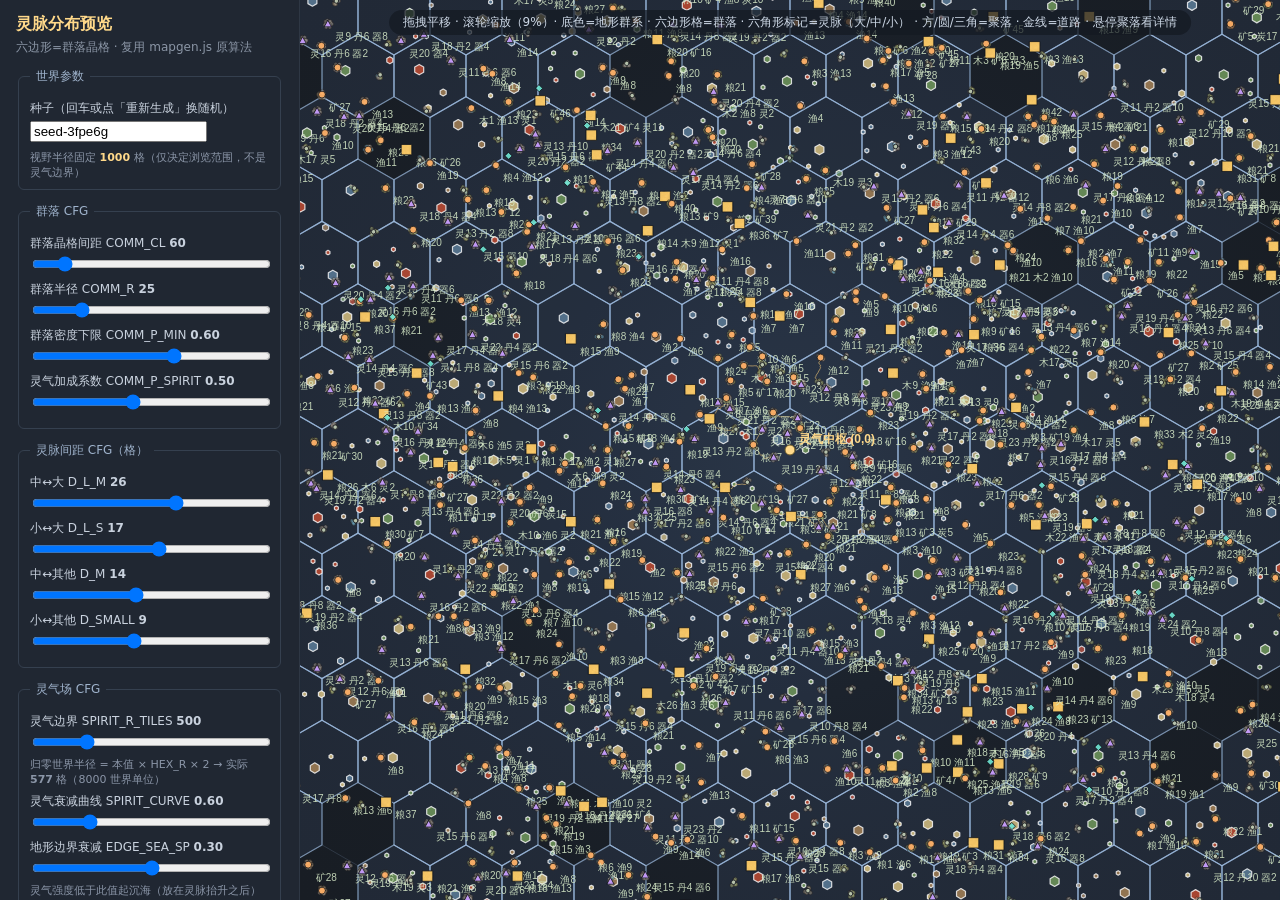
==== commit 891cd67f: "W：世界种子服务端资产化+设置组件唯一真源+外部校验 - WorldLedger.cs: 独立种子台账表 World(Round,Seed,BornAt)，杜绝 PruneExcept 误删 - GE" ====
--- a/灵脉预览.html
+++ b/灵脉预览.html
@@ -1443,11 +1443,19 @@
       if (isSect && cell.d > innerR && lu !== '水岸') lu = '宗门附属';
       /* 内环: 非水岸地皮一律作城区民居 (城区不种田不开矿) */
       if (lu !== '水岸' && lu !== '宗门附属' && cell.d <= innerR) lu = '村落';
-      /* R5b (2026-09-15 十一版): **海上渔村的水上格 → '渔家'**。
+      /* R5b (2026-09-15 十一版) → A2 (2026-09-16 用户定案改) : **水面格 → '渔家'**。
          必须放在上面"内环改判村落"之后 —— 否则会被那句 `lu = '村落'` 抢走。
-         只换水上格 (lu 仍是 '水岸' 的那些): 陆上格照旧走村落/林地/良田等。
-         效果: 渔村从「1 核心 + 7 座栈桥」变成「1 核心 + 若干水上民居 + 少数水工」。 */
-      if (type === 'fishing' && lu === '水岸') lu = '渔家';
+         ⚠ 2026-09-16: **去掉「中心格落在浅海才算渔村」这个判定** —— 用户原话
+           「你把中心格子这个判定去掉，只要是水里面的建筑必须有这些」。
+           故不再看 type, 只看**格本身是不是水** (`f.biome <= BIOME.OCEAN`):
+             浅海 OCEAN(1) 命中; 深海 DEEP(0) 已在上面 `continue` 掉;
+             沙岸 BEACH(2) **不**命中 ⇒ 沙岸/邻水陆格照旧 '水岸' (码头/渔船坞/渔亭
+             本就该在岸上, 不该被改成水上民居)。
+         效果: **任何聚落**的沿海水上格都从「一排栈桥」变成「水上民居 + 少数水工」,
+           不再只有 type='fishing' 独享 (用户: "而不是只有渔村才有这些建筑")。
+         ⚠ 世界内容变 ⇒ 旧库的 settle 缓存仍是旧建筑, 新规则只在**新生成**的块上生效
+           (本次用户已确认测试环境, 不清库)。 */
+      if (lu === '水岸' && f.biome <= BIOME.OCEAN) lu = '渔家';
       var pool = BUILDINGS[lu] || BUILDINGS['村落'];
       var b = pool[(hash01(cell.q, cell.r, 311) * pool.length) | 0];
       var item = { q: cell.q, r: cell.r, kind: b.k, terrain: lu,
@@ -4600,13 +4608,18 @@
    *   房子离建筑簇质心 3.0R (16 座里第 5 近), 签子挂在宗门北缘一座孤立小屋上,
    *   而宗门本体在南边 3 格 ⇒ 用户第二次报「竖线和点跟村子对不上」。
    *
-   * C-a 二修: 落点 = **中位建筑 (medoid)** —— 「到其余所有建筑的距离之和最小」的那座。
-   *   它天然落在建筑群的正中, 且**一定是真实建筑**;
+   * C-a 三修 (2026-09-16 第二次报"对不上"): 落点 = **最密格** —— 2·hexR 邻域内
+   *   建筑数最多的那座 (并列按「离截尾质心近 → 更北 → 更西」全序决出)。
+   *   它直接回答「村子扎堆的地方在哪」, 对远处农田/码头**完全免疫** (只数邻居数,
+   *   不看距离)。实测两套种子 (seed42 12 座 / seed777 21 座) 离线比规则:
+   *     规则            平均偏差   最差
+   *     最密格 (本口径)   0.72/0.91  1.44/1.76 R
+   *     中位格 (二修)     0.84/1.04  1.76/2.26 R
+   *     medoid            0.80/0.95  1.89/2.02 R
+   *   且 2R 半径在 1.2~2.5R 区间**结果完全一致** (不敏感); 到 3R 所有建筑邻居数
+   *   趋于相同 ⇒ 退化成纯平手, 故不再放大。
    *   ⚠ 为什么不用均值/包围盒中心: 建筑清单里混着**离群地物** (远处农田/码头/林地),
-   *     均值与包围盒都会被它们拉偏 (这正是初版注释里"横向不能用包围盒中心"的原因),
-   *     中位数/中位建筑对离群值免疫。
-   *   ⚠ 并列 (等距) → 取更北 (y 小) 的那座: 签子挂在建筑群上沿, 视觉更稳。
-   *   复杂度 O(n²) (n = 该聚落建筑数, 通常 < 60) 且只算一次 (调用方缓存) —— 可忽略。
+   *     均值与包围盒都会被它们拉偏。中位数/最密格对离群值免疫。
    *
    * 为什么放在本文件: 这里是「建筑几何」模块, 且已有 Node 侧出口 (svgBody) ⇒
    *   verify 脚本能直接跑本函数做离线断言, 不必起浏览器。
@@ -4616,11 +4629,24 @@
    *   hexW,hexR  几何常量 —— 世界坐标公式 x = hexW*(q + r/2), y = 1.5*hexR*r
    *              (与 mapclient.tileToWorld / 本文件 DIRS 注释同一式)
    *   centerX    聚落中心格的世界 x (st.x) —— 只在 mode='col' 用 (A/B 对拍)
-   *   mode       ''      → 中位格 (默认, 二修; 见 centerPiece)
+   *   mode       ''      → 最密格 (三/四修; ⚠ 2026-09-16 五修起**不再是默认**, 见下)
+   *              'med'   → 中位格 (二修口径, 留作 A/B 对拍)
    *              'sum'   → 中位建筑 medoid (分布更内, 但对离群地皮更敏感)
-   *              'box'   → 建筑世界包围盒中心 (?ancgeo=1, 旧 A/B 差分)
-   *              'col'   → 离中心列最近 (?ancgeo=col, 初版行为, 只留给契约对拍)
+   *              'box'   → 建筑世界包围盒中心 (?ancgeo=box, 旧 A/B 差分)
+   *              'col'   → 离中心列最近 (?ancgeo=col, 一修行为, 只留给契约对拍)
    *              ⚠ 布尔 true 视同 'box' (兼容 ?ancgeo=1 的老调用)
+   *
+   * ⚠⚠ 2026-09-16 五修: **线上默认落点已经不再经过本函数**。
+   *   用户口径: 「要和当前的城市的中心点位置一样, 而不是什么所谓的平均值或者什么参照物」。
+   *   ⇒ main.js 的 bldgAnchor 默认**直接取聚落中心点** (st.x, st.y), 零求解器。
+   *   为什么这就够 (离线跑引擎实测 seed42/777 共 90 座, dCore 恒 = 0):
+   *     引擎把**核心建筑** (祠堂/村口/宗祠/集市/官衙/祖师殿…) 恒定放在聚落**中心格**
+   *     (mapgen.js growTownFootprint 的 `cell.d === 0` 那一支) ⇒ 中心格上永远有一座真建筑,
+   *     它本来就是这村子的中心; 于是锚点对建筑清单 (含远处农田/码头等离群地物) **恒等免疫**
+   *     —— 因为它根本不读清单, 也就不需要平手决序/参照物。
+   *   下面几档 (含 '' 最密格) 全部降级为 **历史 A/B 档位** (`?ancgeo=densest|med|sum|box|col`);
+   *   保留是为了对照与复现, **不是线上默认**。前四修的教训: 都是在"用统计量去猜中心",
+   *   每一修都在给上一修的副作用打补丁 —— 而中心本来就是给定的。
    * 返回: { x, y, q, r, y0, real } | null (无建筑时 null, 由调用方兜底且**不要缓存**)
    *   y0 = 建筑格 y 的 p25 (旧路径与"让位"逻辑还要用)。
    * ============================================================ */
@@ -4645,18 +4671,28 @@
     var y0 = rs[Math.min(rs.length - 1, Math.floor(0.25 * rs.length))];
     if (mode === 'box') return { x: (x0 + x1) / 2, y: y0, q: null, r: null, y0: y0, real: false };
     if (mode === 'col') return { x: best.x, y: best.y, q: best.q, r: best.r, y0: y0, real: true };
-    var m = centerPiece(ws, mode);
+    var m = centerPiece(ws, mode, hexR);
     return { x: m.x, y: m.y, q: m.q, r: m.r, y0: y0, real: true };
   }
 
-  /* 「建筑群正中那**一座**」的求解器 (C-a 二修) —— 两种口径都可选, 默认按中位:
-       ''    (默认) **中位格**: 分别取建筑 x / y 的**中位数**得"中位点", 再取离它最近的
-             那座真实建筑。中位数对离群值免疫 (要到 50% 的格子都离群才会动) —— 正是
-             旧注释里"横向不能用包围盒中心 / 均值"要解决的问题。
-       'sum' 中位建筑 (medoid): 到其余建筑距离之和最小的那座。分布意义上更"内", 但
-             **单座远处农田就能把它拉走一两格** (每座权重相同), 对离群地皮不如中位稳。
-     ⚠ 两者都保证返回值**是输入里的一座真实建筑** (q/r 直接来自输入), 且并列时取更北。 */
-  function centerPiece(ws, mode) {
+  /* 「建筑群里最像村庄中心的那**一座**」的求解器 (C-a 四修) —— 三条口径:
+       ''    **最密格**: 2·hexR 邻域内建筑数最多的那座, 并列按「离**最密束的 2R 邻域
+             并集质心**近 → 更北 → 更西」的全序决出 (见下方平手参照物那段注释)。
+             对远处农田/码头 **恒等免疫** (远点不进任何 2R 邻域)。
+             ⚠ 平手键试过并**否决**过两条: ①「离截尾质心近」—— 参照物自身被离群均值
+               污染 ⇒ A6 红灯 (实测 (1,0)↔(1,2) 翻转); ②「截断核分 Σ min(d,2R)」——
+               虽免疫, 但它衡量的是"局部紧致度"而非"中心性", 三独立参照系下 1.652/3.969
+               比一修 col 还差 (交接单曾建议用它 ⇒ 实测否决)。
+       ⚠⚠ 2026-09-16 五修: '' 已**不再是线上默认** (降级为 `?ancgeo=densest` 对拍档)。
+             线上默认只在 main.js 的 bldgAnchor 里直接取**聚落中心点** (st.x, st.y),
+             本函数整支只作历史对照与 A/B —— 见 anchorOf 头部那段说明。
+       'med' 中位格: 分别取建筑 x / y 的**中位数**得"中位点", 再取离它最近的
+             那座真实建筑。对离群值免疫, 但聚落呈"细长/拐角"时中位点会落到
+             两簇之间, 最近的那座可能偏在一侧。
+       'sum' 中位建筑 (medoid): 到其余建筑距离之和最小的那座。**单座远处农田就能
+             把它拉走一两格** (每座权重相同) ⇒ 对离群地皮不如上面两条稳。
+     ⚠ 三条都保证返回值**是输入里的一座真实建筑** (q/r 直接来自输入)。 */
+  function centerPiece(ws, mode, hexR) {
     var i, j, n = ws.length;
     if (mode === 'sum') {
       var bi = 0, bs = Infinity;
@@ -4671,18 +4707,69 @@
       }
       return ws[bi];
     }
-    var xs2 = [], ys2 = [];
-    for (i = 0; i < n; i++) { xs2.push(ws[i].x); ys2.push(ws[i].y); }
-    xs2.sort(function (a, b) { return a - b; });
-    ys2.sort(function (a, b) { return a - b; });
-    var mx = xs2[(n - 1) >> 1], my = ys2[(n - 1) >> 1];   // 下中位数 (n 偶时取靠前的那个)
-    var mi = 0, md = Infinity;
+    if (mode === 'med') {
+      var xs2 = [], ys2 = [];
+      for (i = 0; i < n; i++) { xs2.push(ws[i].x); ys2.push(ws[i].y); }
+      xs2.sort(function (a, b) { return a - b; });
+      ys2.sort(function (a, b) { return a - b; });
+      var mx = xs2[(n - 1) >> 1], my = ys2[(n - 1) >> 1];   // 下中位数 (n 偶时取靠前的那个)
+      var mi = 0, md = Infinity;
+      for (i = 0; i < n; i++) {
+        var ex = ws[i].x - mx, ey = ws[i].y - my, e2 = ex * ex + ey * ey;
+        if (e2 < md - 1e-9 || (e2 <= md + 1e-9 && ws[i].y < ws[mi].y)) { md = e2; mi = i; }
+      }
+      return ws[mi];
+    }
+    /* 默认: 最密格。半径 2·hexR (村庄邻里尺度); r2 用平方比较省一次开方。
+       第一趟: 邻居计数 (含自身) + 记下最大计数 maxC。 */
+    var rad = (hexR > 0 ? hexR : 1) * 2, r2 = rad * rad;
+    var cs = new Array(n), inU = new Array(n), maxC = 0;
     for (i = 0; i < n; i++) {
-      var ex = ws[i].x - mx, ey = ws[i].y - my, e2 = ex * ex + ey * ey;
-      if (e2 < md - 1e-9 || (e2 <= md + 1e-9 && ws[i].y < ws[mi].y)) { md = e2; mi = i; }
-    }
-    return ws[mi];
-  }
+      var c = 0;
+      for (j = 0; j < n; j++) {
+        var gx = ws[i].x - ws[j].x, gy = ws[i].y - ws[j].y;
+        if (gx * gx + gy * gy <= r2 + 1e-9) c++;
+      }
+      cs[i] = c; inU[i] = false;
+      if (c > maxC) maxC = c;
+    }
+    /* 平手参照物 = 「最密束 (计数 == maxC) 的 2R 邻域**并集**」的质心。
+       ⚠ 这个参照物对远方农田/码头**逐值免疫**, 而且不是近似而是恒等式:
+         ① 远点不在任何候选的 2R 内 ⇒ 计数表逐值不变;
+         ② ⇒ 最密束逐元素不变;  ③ ⇒ 并集不变 (并集判据也只查 2R 内) ⇒ 质心不变;
+         ④ ⇒ 平手决序不变。全程没有出现任何"会被远点拉走的统计量"。
+       对照 (C-a 四修前的 A6 红灯根因): 旧口径「离截尾质心近」在第 ①' 步就崩 ——
+         截尾质心先用**含离群点的均值**排序取保留集 ⇒ 远处多加一块农田就换了保留集,
+         质心随之移动 ⇒ 决序翻转 (实测 (1,0) ↔ (1,2), 且换方向/个数还会再变)。
+       为什么参照物取「最密束的 2R 邻域并集」而不是「全部建筑」: 并集本身就是
+         "这个村子真正扎堆的那一片", 它既扛得住远方地物, 又不会被稀疏外圈的
+         农地/水磨把质心拽偏 —— 与第一键 (邻域计数) 同源于同一个 R。 */
+    for (i = 0; i < n; i++) if (cs[i] === maxC) {
+      for (j = 0; j < n; j++) {
+        var ux = ws[i].x - ws[j].x, uy = ws[i].y - ws[j].y;
+        if (ux * ux + uy * uy <= r2 + 1e-9) inU[j] = true;
+      }
+    }
+    var cx = 0, cy = 0, cu = 0;
+    for (j = 0; j < n; j++) if (inU[j]) { cx += ws[j].x; cy += ws[j].y; cu++; }
+    if (cu) { cx /= cu; cy /= cu; }
+    /* 第二趟: 邻居数多 > 离参照质心近 > 更北 > 更西 —— **全序** ⇒ 与输入序无关 */
+    var bn = -1, bk = Infinity, by = Infinity, bx = Infinity, bi3 = 0;
+    for (i = 0; i < n; i++) {
+      var kx = ws[i].x - cx, ky = ws[i].y - cy, k = kx * kx + ky * ky;
+      if (cs[i] > bn ||
+          (cs[i] === bn && (k < bk - 1e-9 ||
+           (Math.abs(k - bk) <= 1e-9 && (ws[i].y < by - 1e-9 ||
+            (Math.abs(ws[i].y - by) <= 1e-9 && ws[i].x < bx - 1e-9)))))) {
+        bn = cs[i]; bi3 = i; bk = k; by = ws[i].y; bx = ws[i].x;
+      }
+    }
+    return ws[bi3];
+  }
+
+  /* (C-a 四修) 原 `trimmedCentroid` 已删 —— 它是「最密格」平手时的参照物, 但内部
+     先用**含离群点的均值**排序取截尾子集 ⇒ 远处多加一块农田就会翻转决序 (A6 红灯)。
+     现在参照物与第一键同源 (最密束的 2R 邻域并集质心), 不需要任何会被拉走的统计量。 */
   /* o = { biome(q,r) -> 0..7 或 -1(未知), hexW, hexR, ringMax=3 } */
   function faceSolver(o) {
     var biome = o.biome, hw = o.hexW, h15 = 1.5 * o.hexR;
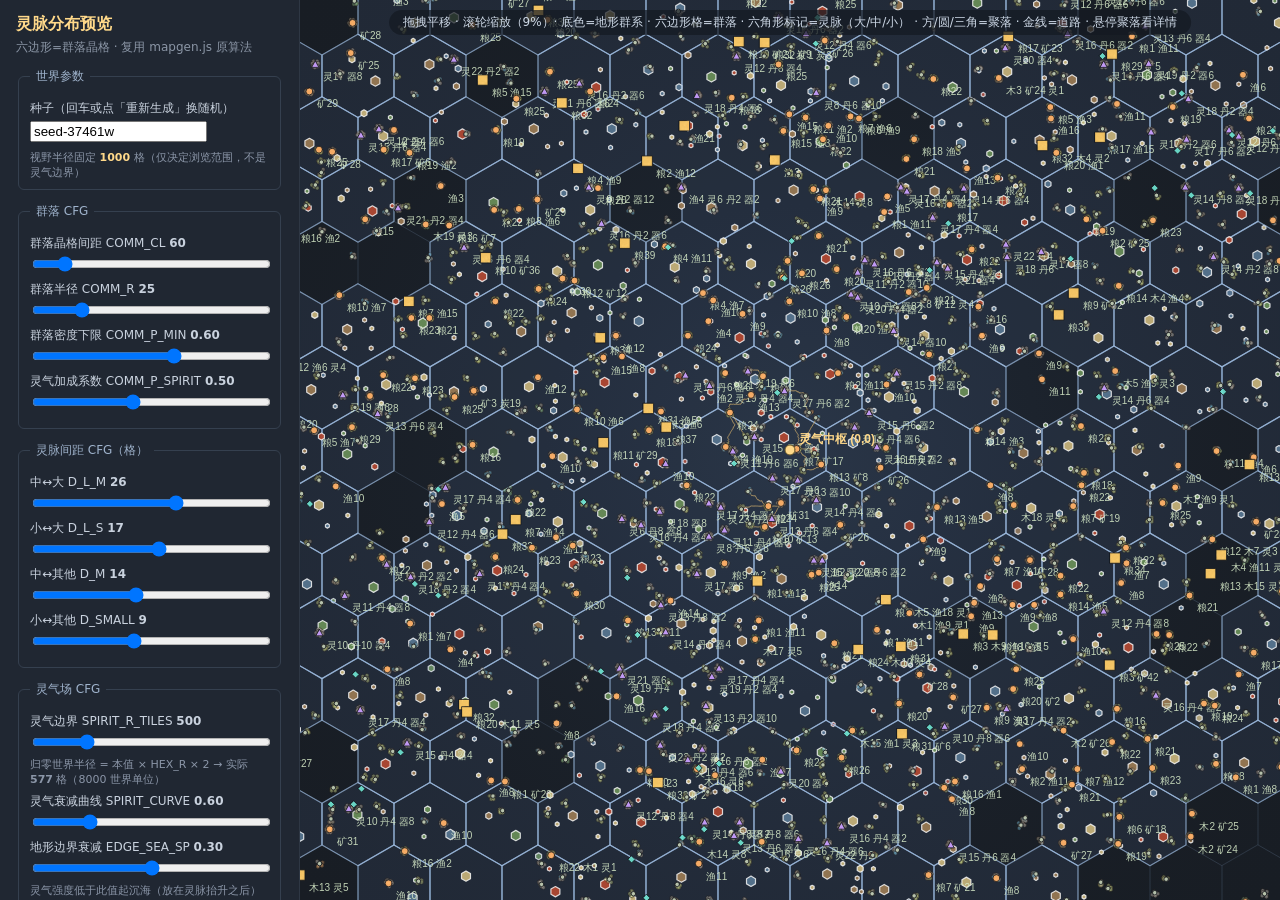
==== commit c8610ecc: "P0 玩家宗门放置落地：引擎/协议/存储/前端/校验全链路 - mapgen.js +302: domainCheck 几何判定、extIn 零拷贝叠加、commitPlace 七步序 - MapWo" ====
--- a/灵脉预览.html
+++ b/灵脉预览.html
@@ -451,6 +451,21 @@
     SETTLE_VEIN_CENTER_PEN2: 20, // 中心候选 距灵脉中心 d===2 的扣分 (必须 < CENTER_PEN)
     SETTLE_VEIN_FOOT_PAD: 2,     // 足迹建筑 距灵脉中心的最小格距 (0=关; 1→几乎无效; 2→留两格空地)
 
+    /* ---------- 领地半径 (2026-09-23 玩家放置宗门方案 §2.1) ----------
+       「领地」= 聚落不许别人插足的**势力范围**, 与「足迹半径 TOWN_R=3」是两个概念:
+         · 足迹 = 这座城镇的建筑铺到哪 (TOWN_R);
+         · 领地 = 这座城镇周边多少格内不许再立新聚落 (本表)。
+       关系恒为 领地 >= 足迹 (否则领地内已经有别人的建筑)。
+       ⚠ 口径是「**中心距**」阈值, 不是「半径之和」:
+           判定 = `hexDist(新落点, 既有聚落中心) < DOMAIN_R(既有聚落)` ⇒ 拒绝。
+           即拿新落点去量**既有聚落**的领地 (单向), 与玩家自己宗门多大无关。
+       分档依据 = `tier` (离散档, 稳定可预期), **不用 pop** (连续量, 且灵脉域内还会 ×1.3)。
+       city = 8 来自用户原话「8 格附近有城市中心就不允许建造」。
+       poi (秘境) 不设领地 —— 秘境是荒僻地标, 允许贴着建。
+       ⚠ 改本表必须同步: ① C# 侧镜像表 (DomainRadius.cs) ② verify/check_domain_radius.mjs
+          (跨源逐值断言) —— 只改一处会静默错档 (同 FOOT_MIRROR 的教训)。 */
+    DOMAIN_R: { city: 8, town: 6, sect3: 8, sect2: 7, sect1: 6, village: 4, fishing: 4, poi: 0 },
+
     /* ---------- 贸易 (§四): 纯计算层, 不落库 ---------- */
     TRADE_REACH: 40        // 相邻城镇连通预算 (格): 六边距超此值不成 tradeEdge
   };
@@ -530,6 +545,8 @@
     TOWN_BUILD_MAX: { village: 8, town: 16, city: 25, sect: 16, fishing: 8 },
     SETTLE_MIN_DIST: 7,
     SEA_TERR: -10, SEA_SETTLE_MIN_SPIRIT: 0.20, SEA_SETTLE_NEAR_LAND: 1,
+    SETTLE_VEIN_CENTER_PEN: 40, SETTLE_VEIN_CENTER_PEN2: 20, SETTLE_VEIN_FOOT_PAD: 2,
+    DOMAIN_R: { city: 8, town: 6, sect3: 8, sect2: 7, sect1: 6, village: 4, fishing: 4, poi: 0 },
     TRADE_REACH: 40
   };
   /* A10 一致性校验: 若 config 已加载, 兜底表与真源的键集必须一致 (防止只改一处)。
@@ -731,7 +748,10 @@
     siteScoreCache.clear(); prospectCache.clear(); centerCache.clear(); townCache.clear(); tradeCache.clear();
     skeletonCache.clear();  // A2
     roadFail.clear();
-    roadVer = 0;
+    /* ext (玩家层) 随世界重铸一并清空 —— 换 seed = 换界, 旧世的宗门不属于新世。
+       ⚠ 服务端必须在 init 之后**重新** setExternalSettlements(本世记录)。 */
+    extByRegion.clear(); extById.clear(); extUGen = {};
+    roadVer = 0;                 // 新 VM 的冷启 (bundle 求值 → init): 从 0 起, 无历史观测
   }
 
   /* ---------- 海拔场 (纯函数, 带缓存) ---------- */
@@ -1699,7 +1719,7 @@
        而 2 环邻格的中心距 ≥ REGION_M×2 的对角 = 36 格 ⇒ 最近也 ≥ 36−2×10.8 = 14.4 > 7,
        不可能触发抑制。选 1 环 = 用最少的邻域查询覆盖全部可能的冲突。
      秘境界 (poi) 不是聚落, 不参与抑制 (否则秘境会把城镇挤掉)。 */
-  function settlementsFor(i, j) {
+  function settlementsFor$base(i, j) {
     var key = i + ',' + j;
     var c = settleCache.get(key);
     if (c) return c;
@@ -1732,6 +1752,270 @@
     cacheSet(settleCache, key, out, SETTLE_CAP);
     return out;
   }
+
+  /* ============================================================
+   * 玩家放置聚落 —— 外部聚落叠加层 (ext)   [2026-09-23 玩家宗门放置方案 §2.4]
+   * ------------------------------------------------------------
+   * 切法: 把「纯的部分」与「可变的部分」在**缓存边界**上切开 ——
+   *   · settlementsFor$base = 自动生成层 (纯函数 + settleCache, 永不受 ext 影响);
+   *   · extIn(i,j)          = 玩家放置层 (可增删, 不缓存);
+   *   · settlementsFor      = 两层拼接 = **唯一**对外入口。
+   * 于是自动生成的世界逐字节不变: rawSettlementsFor / settleCache / R7 间距抑制
+   * 都只看自动层 ⇒ 落一座玩家宗门**不会**把旁边的自动城镇挤掉。
+   *
+   * ⚠ ext 的归属区域格 = **id 的前两段** (放置时由 regionSeedOf(q,r) 定下, 此后以
+   *   id 为权威, 见 setExternalSettlements)。不重算 regionSeedOf: 同一份持久化数据
+   *   只能有一种归属, 否则「区域包里的位置」与「明细面板查到的位置」会分叉。
+   * ⚠ 与自动层是**两套独立的间距规则**:
+   *     自动↔自动 : SETTLE_MIN_DIST(=7) + R7 单向抑制 (抑制只看自动层);
+   *     玩家↔既有 : DOMAIN_R(领地半径), 单向 —— 拿新落点去量**既有聚落**的领地。
+   * ============================================================ */
+  var extByRegion = new Map();   // "i,j" -> [聚落, ...] (按放置顺序, 顺序稳定)
+  var extById = new Map();       // id -> 聚落 (去重/删除用)
+  var extUGen = {};              // "i,j" -> 下一个可用 u 序号 (单调只增, 不复用 id)
+  var EMPTY_EXT = [];
+
+  function extIn(i, j) { return extByRegion.get(i + ',' + j) || EMPTY_EXT; }
+
+  /* 对外聚落 = 自动层 (已过 R7 抑制) + 玩家层。
+     ext 为空时**直接返回 settleCache 里那个数组** (零拷贝) ⇒ 未放置玩家宗门的世界
+     与改造前逐字节相同 (这是「自动世界不受影响」的运行时保证)。 */
+  function settlementsFor(i, j) {
+    var ex = extIn(i, j);
+    return ex.length ? settlementsFor$base(i, j).concat(ex) : settlementsFor$base(i, j);
+  }
+
+  /* 聚落档位键 (DOMAIN_R 的表键): sect 按 tier 分 3 档, 其余按 type 直取。
+     ⚠ 必须与 mapgen-config.js 的 DOMAIN_R 键集一一对应 (check_domain_radius.mjs 断言)。 */
+  function archetypeOf(st) {
+    if (st.type === 'sect') {
+      var t = st.tier | 0;
+      return 'sect' + (t < 1 ? 1 : t > 3 ? 3 : t);
+    }
+    return String(st.type);
+  }
+  /* 某聚落的领地半径 (格, 中心距阈值)。未知档位 / poi ⇒ 0 (= 不设领地)。 */
+  function domainRadiusOf(st) {
+    if (!st) return 0;
+    var D = CFG.DOMAIN_R || {};
+    var v = D[archetypeOf(st)];
+    return typeof v === 'number' ? v : 0;
+  }
+
+  /* 领地判定: 新落点 (q,r) 能否立聚落 —— 规则 = 「拿新落点量既有聚落的领地」,
+     **单向** (与玩家自己宗门多大无关, 方案 §2.6)。
+     excludeId 供「原地重建 / 升级自己」时豁免自己。
+     扫 2 环 = 5x5 = 25 个区域格: 单侧最大偏移 = 锚点抖动 6.3 + 勘测半径 4 = 10.3,
+     而最大 DOMAIN_R = 8 ⇒ 1 环 (最近邻格可能只 7.7 格) 不够, 必须 2 环 (方案 §2.7)。
+     边界语义: hexDist === DOMAIN_R **允许** (判据用 <, 不用 <=)。
+     返回 { ok, blocker } —— blocker 取「侵占最深」(dist-need 最小) 的一个, 供前端标红。 */
+  function domainCheck(q, r, excludeId) {
+    q = q | 0; r = r | 0;
+    var ci = Math.floor(q / REGION_M), cj = Math.floor(r / REGION_M);
+    var best = null;
+    for (var di = -2; di <= 2; di++) {
+      for (var dj = -2; dj <= 2; dj++) {
+        var arr = settlementsFor(ci + di, cj + dj);
+        for (var n = 0; n < arr.length; n++) {
+          var st = arr[n];
+          if (excludeId && st.id === excludeId) continue;
+          var need = domainRadiusOf(st);
+          if (need <= 0) continue;                       // poi 等不设领地
+          var d = hexDist(q, r, st.q, st.r);
+          if (d >= need) continue;                       // 边界: d === need 视为可建
+          if (!best || (d - need) < best.margin) {
+            best = { id: st.id, type: st.type, tier: st.tier | 0, q: st.q, r: st.r,
+                     dist: d, need: need, margin: d - need };
+          }
+        }
+      }
+    }
+    return best ? { ok: false, blocker: best } : { ok: true, blocker: null };
+  }
+
+  function extAddTo(st, i, j) {
+    var key = i + ',' + j;
+    var arr = extByRegion.get(key);
+    if (!arr) { arr = []; extByRegion.set(key, arr); }
+    arr.push(st);
+    extById.set(st.id, st);
+    var um = /_u(\d+)$/.exec(st.id);
+    var un = um ? (+um[1]) + 1 : 1;
+    if (!(extUGen[key] >= un)) extUGen[key] = un;
+    return st;
+  }
+
+  /* 放置一座玩家聚落。id 由引擎按 {区域i}_{区域j}_u{n} 生成。
+     ⚠ id 前两段**必须是区域格坐标的十进制整数**: 引擎在 rngDominated / 骨架归属处
+       会 `id.split('_')` 反解 (本文件 :1361 / :1653) —— 用 `p_…` 这类前缀会得 NaN,
+       需求边池静默扫空、道路永不生成 (方案 §4.3 的硬约束, 无异常无日志)。 */
+  function placeSettlement(q, r, opts) {
+    opts = opts || {};
+    q = q | 0; r = r | 0;
+    var rs = regionSeedOf(q, r);
+    var key = rs.i + ',' + rs.j;
+    var n = extUGen[key] | 0, id;
+    do { id = rs.i + '_' + rs.j + '_u' + n; n++; } while (extById.has(id));
+    extUGen[key] = n;
+    var f = fields(q, r);
+    var type = opts.type ? String(opts.type) : 'sect';
+    var tier = opts.tier != null ? (opts.tier | 0) : 1;
+    return extAddTo({
+      id: id, type: type, q: q, r: r, x: f.x, y: f.y,
+      name: opts.name ? String(opts.name) : genName(type, rs.i, rs.j, 900 + n),
+      pop: opts.pop != null ? (opts.pop | 0) : (tier * 800 + 400),
+      owner: opts.owner ? String(opts.owner) : '',
+      tier: tier, state: 0, expireTs: 0,
+      ext: true
+    }, rs.i, rs.j);
+  }
+
+  /* 全量替换玩家层 —— 服务端启动 / 换世 / 拆除后**重放持久化记录**的唯一入口。
+     ⚠ 归属区域格**必须从 id 反解** (前两段), 不重算 regionSeedOf: id 是落库时定下的
+       权威, 重算会因口径漂移把同一条记录挂到别的区域格 (同一条记录两种归属)。
+     list 元素: { id, type, q, r, name, pop, owner, tier, state, expireTs } */
+  function setExternalSettlements(list) {
+    extByRegion.clear(); extById.clear(); extUGen = {};
+    if (!list || !list.length) return { n: 0 };
+    for (var n = 0; n < list.length; n++) {
+      var s = list[n];
+      if (!s) continue;
+      var q = s.q | 0, r = s.r | 0;
+      var f = fields(q, r);
+      var type = s.type ? String(s.type) : 'sect';
+      var id = s.id ? String(s.id) : '';
+      var pi = NaN, pj = NaN;
+      if (id) { var pp = id.split('_'); pi = +pp[0]; pj = +pp[1]; }
+      if (!id || !isFinite(pi) || !isFinite(pj)) {     // 兜底: 无 id / 坏 id ⇒ 现算
+        var rs = regionSeedOf(q, r);
+        pi = rs.i; pj = rs.j;
+        var use = -1, id2;
+        do { use++; id2 = pi + '_' + pj + '_u' + use; } while (extById.has(id2));
+        id = id2;
+      }
+      extAddTo({
+        id: id, type: type, q: q, r: r, x: f.x, y: f.y,
+        name: s.name ? String(s.name) : genName(type, pi, pj, 900),
+        pop: s.pop != null ? (s.pop | 0) : 1200,
+        owner: s.owner ? String(s.owner) : '',
+        tier: s.tier != null ? (s.tier | 0) : 1,
+        state: s.state != null ? (s.state | 0) : 0,
+        expireTs: s.expireTs != null ? (s.expireTs | 0) : 0,
+        ext: true
+      }, pi, pj);
+    }
+    return { n: extById.size };
+  }
+
+  function removeExternalSettlement(id) {
+    var st = extById.get(id);
+    if (!st) return false;
+    extById.delete(id);
+    var rs = regionSeedOf(st.q, st.r);
+    for (var di = -1; di <= 1; di++) for (var dj = -1; dj <= 1; dj++) {
+      var arr = extByRegion.get((rs.i + di) + ',' + (rs.j + dj));
+      if (!arr) continue;
+      var k = arr.indexOf(st);
+      if (k >= 0) arr.splice(k, 1);
+    }
+    return true;
+  }
+
+  function externalSettlements() {
+    var out = [];
+    extByRegion.forEach(function (arr) { for (var i = 0; i < arr.length; i++) out.push(arr[i]); });
+    return out;
+  }
+  function externalById(id) { return extById.get(id) || null; }
+
+  /* 某区块应**额外**包含的区域格 (ext 归属格) —— 给 blockLayersJson 用。
+     blockLayersJson 的几何判据只看 regionInfo 中心, 看不见「玩家把宗门放到了
+     这个块的 Voronoi 边缘」; 不补这一笔, 玩家宗门会**永远画不出来**。 */
+  function externalRegionsWithin(ccq, ccr, reach) {
+    var out = [], seen = {};
+    extByRegion.forEach(function (arr, key) {
+      for (var i = 0; i < arr.length; i++) {
+        if (hexDist(arr[i].q, arr[i].r, ccq, ccr) > reach) continue;
+        if (seen[key]) continue;
+        seen[key] = 1;
+        var p = key.indexOf(',');
+        out.push([+key.slice(0, p), +key.slice(p + 1)]);
+      }
+    });
+    return out;
+  }
+
+  /* ---------- 落点/拆除的派生状态失效 (方案 §3.2 五个坑的正面处理) ----------
+     (ci,cj) = 受影响的区域格中心; ring = 影响半径 (单点落子 = 0)。
+     职责与依据:
+       ① demandCache / skeletonCache: key (a,b) 的值依赖 (a±2,b±2) 的聚落 ⇒ 只要改动
+          落在 (a,b) 的 5x5 窗口内, 该条必须清 ⇒ **反向覆盖**: 清掉所有距改动格
+          ≤ ring+2 的 key (漏这一层的表现 = 路网拿旧需求图算, 静默无异常)。
+       ② roadCache / roadFail: 边按 "idA|idB" 索引 ⇒ 解析两端 id 的前两段 (区域格),
+          任一端落在范围内就删 **或** 该 id 就是本次改动的聚落。**为什么 ring+2 够**:
+          一条受影响的边 (a,b) 要么 a 的格在改动格的 2 环内 (ext 进了它的 5x5 池),
+          要么 b 的格在 2 环内 (rngDominated 从 b 侧读池) ⇒ 至少一端必被覆盖。
+       ③ townCache: 只清本次**改动/移除**的聚落 id (其余城镇足迹与本次无关)。
+       ④ **刻意不动** settleCache / settleRawCache / siteScoreCache / prospectCache /
+          centerCache / tradeCache / commCache / elevCache / fieldCache —— 它们只依赖
+          静态地形与自动生成层。check_place_no_pollute.mjs 断言前五张表的 key 集与
+          内容逐字节不变 (注入 ext 静默无效 = 本次改造最大的风险点)。
+     返回 { regions, cross, n }:
+       regions = 全部被清到的区域格 (含改动格自己) ⇒ 需重算道路 + 重发区域包的范围;
+       cross   = 其中**落在 ring 之外**的 ⇒ 坑 D: 一条边进两个区域包, 脏块必须含
+                 "跨界边另一端的格", 否则那一侧的画面永远陈旧。
+     ⚠ 绝不碰 roadVer —— 见 bumpRoadVer 的注释 (归零 = 路永远送不出去)。 */
+  function clearRoadSideFor(ci, cj, ring, changedIds) {
+    ci = ci | 0; cj = cj | 0; ring = ring | 0;
+    var R2 = ring + 2;
+    var regions = [], cross = [], inScope = {};
+    for (var di = -R2; di <= R2; di++) {
+      for (var dj = -R2; dj <= R2; dj++) {
+        var i = ci + di, j = cj + dj;
+        regions.push([i, j]);
+        inScope[i + ',' + j] = 1;
+        if (Math.abs(di) > ring || Math.abs(dj) > ring) cross.push([i, j]);
+      }
+    }
+    var changed = {};
+    if (changedIds) for (var c = 0; c < changedIds.length; c++) changed[changedIds[c]] = 1;
+
+    function sweepRegionKeyed(map) {
+      var kill = [];
+      map.forEach(function (_v, k) { if (inScope[k]) kill.push(k); });
+      for (var n = 0; n < kill.length; n++) map.delete(kill[n]);
+      return kill.length;
+    }
+    function edgeHit(k) {
+      var ids = k.split('|');
+      for (var x = 0; x < ids.length; x++) {
+        if (changed[ids[x]]) return true;
+        var p = ids[x].split('_');
+        if (inScope[(+p[0]) + ',' + (+p[1])]) return true;
+      }
+      return false;
+    }
+    var nDemand = sweepRegionKeyed(demandCache);
+    var nSkel = sweepRegionKeyed(skeletonCache);
+    var killR = [];
+    roadCache.forEach(function (_v, k) { if (edgeHit(k)) killR.push(k); });
+    for (var n1 = 0; n1 < killR.length; n1++) roadCache.delete(killR[n1]);
+    var killF = [];
+    roadFail.forEach(function (k) { if (edgeHit(k)) killF.push(k); });
+    for (var n2 = 0; n2 < killF.length; n2++) roadFail.delete(killF[n2]);
+    var nTown = 0;
+    if (changedIds)
+      for (var t = 0; t < changedIds.length; t++)
+        if (townCache.delete(changedIds[t])) nTown++;
+    return { regions: regions, cross: cross,
+             n: { demand: nDemand, skel: nSkel, road: killR.length, fail: killF.length, town: nTown } };
+  }
+
+  /* 道路版本号强制前进 (一次「落点」的后半段)。
+     **只能 +1, 绝不归零** —— 宿主 (MapWorldService.ObserveRoadVer) 对 roadVer 是
+     **单调取大**的: 归零会被已有的大值挡住 ⇒ 宿主认为 tile 缓存仍新鲜 ⇒ 路重建了
+     却永远送不出去 (无异常、无日志, 只在画面上「路没变」)。方案 §3.2 坑 C / 红线 4。 */
+  function bumpRoadVer() { roadVer++; return roadVer; }
 
   /* ---------- 道路 (A* 寻路: Dial 桶优先队列 + 三重剪枝; 路网优先拓扑) ----------
    * 权重表 ROAD_W 见 mapgen-config.js (深海8/浅海6/沙岸4/草地3/林地4/沙漠5/山地8/雪峰8)。
@@ -2298,7 +2582,9 @@
     roadCache.clear(); demandCache.clear(); roadFail.clear();
     siteScoreCache.clear(); prospectCache.clear(); centerCache.clear(); townCache.clear(); tradeCache.clear();
     skeletonCache.clear();  // A2
-    roadVer = 0;
+    /* ⚠ configure 同样**不能**把 roadVer 归零 (同 resetRoads 的坑 C): 参数覆写
+       会清掉全部派生缓存 ⇒ 路必然重算 ⇒ 宿主必须看到版本前进。 */
+    bumpRoadVer();
   }
 
   /* 当前道路版本号 (供宿主做 tile 缓存新鲜度校验) */
@@ -2310,7 +2596,10 @@
   function resetRoads() {
     roadCache.clear();
     roadFail.clear();
-    roadVer = 0;                                 // 归零 ⇒ 宿主的 tile onRoad 缓存整体失效
+    /* ⚠ 必须是 roadVer++ 而**不是** `= 0` (方案 §3.2 坑 C / 红线 4): 宿主的
+       ObserveRoadVer 单调取大, 归零会被已有的大值挡住 ⇒ 清空后重建的路
+       **永远送不出去** (无异常、无日志)。 */
+    bumpRoadVer();
   }
 
   /* ---------- 导出 ---------- */
@@ -2326,6 +2615,26 @@
     settlementsFor: settlementsFor,
     /* R7: 无间距抑制的原始聚落 (诊断/回归对照用, 业务一律用 settlementsFor) */
     rawSettlementsFor: rawSettlementsFor,
+    /* ---- 玩家放置聚落 / 领地 (2026-09-23 玩家宗门放置方案 §2.4) ----
+       ext 叠加层的全部出口。⚠ 每个新出口都必须在 JsEngineHost.Call 的 switch
+       白名单里加 case (漏了 = InvalidOperationException: 未知 JS 函数),
+       且都必须在 mapgen-server.js 的 global.MapGenServer 上挂透传。 */
+    externalSettlements: externalSettlements,
+    externalById: externalById,
+    externalRegionsWithin: externalRegionsWithin,
+    setExternalSettlements: setExternalSettlements,
+    placeSettlement: placeSettlement,
+    removeExternalSettlement: removeExternalSettlement,
+    /* 领地半径 (DOMAIN_R) 的读取与判定 —— 判定只在引擎里做, C#/前端都不复制这张表 */
+    archetypeOf: archetypeOf,
+    domainRadiusOf: domainRadiusOf,
+    domainCheck: domainCheck,
+    /* 落点/拆除的派生状态失效 (需求/骨架/道路/足迹) + 道路版本号强制前进 */
+    clearRoadSideFor: clearRoadSideFor,
+    bumpRoadVer: bumpRoadVer,
+    /* 只读调试出口 (验证脚本用): 直接看 ext 层的分格归属 */
+    extByRegion: extByRegion,
+    extById: extById,
     roadsNear: roadsNear,
     /* 城镇三段式生成 (§三): 供 mapgen-server.regionJson 与预览页/前端直接调用。
        prospectArea = 勘测适宜度图; pickSettlementCenter = 选址中心;
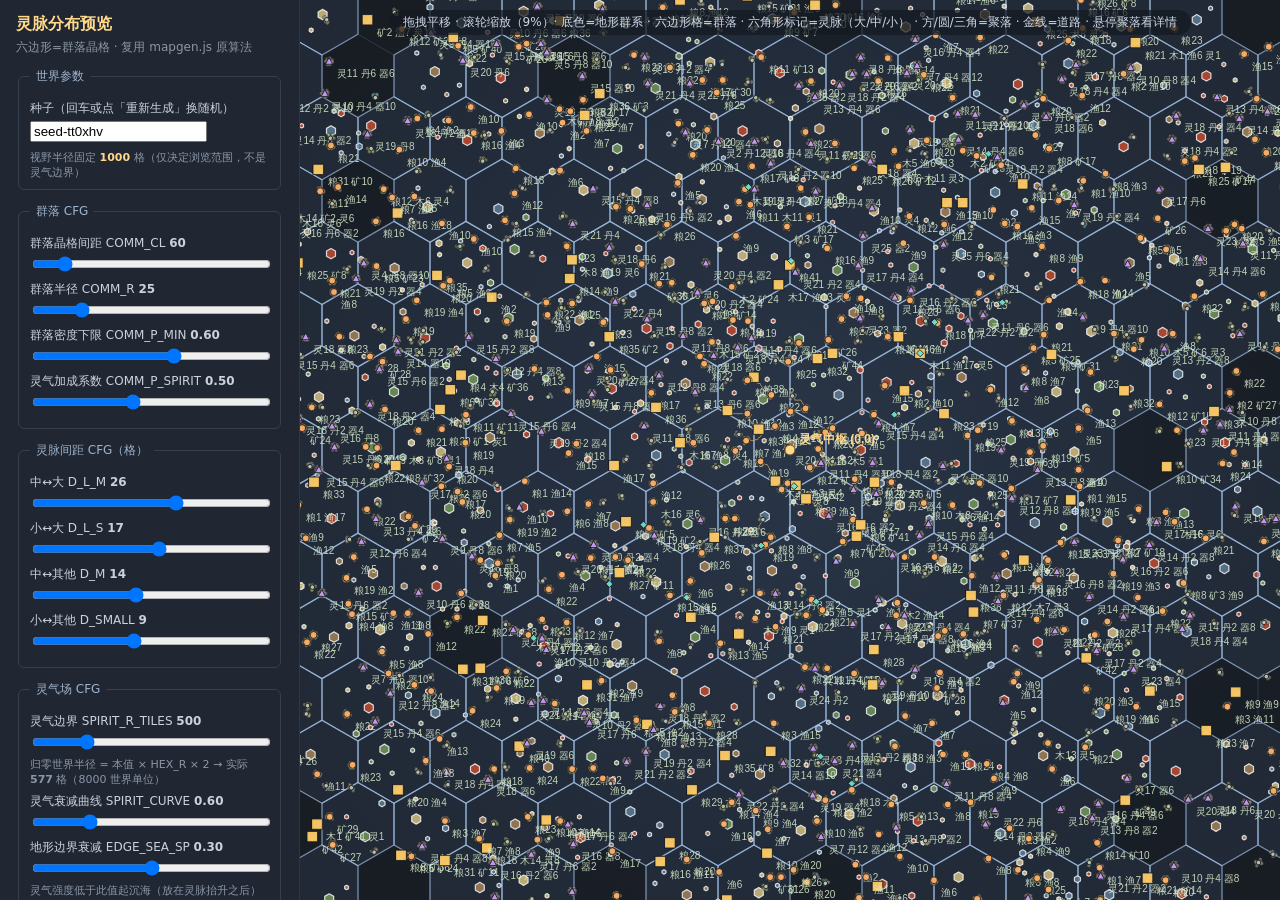
==== commit c549e292: "P2-α 城市扩张迭代：玩家宗门扩张校验+时钟Tick框架方案 - mapgen.js: EXPAND_R/EXPAND_TYPES 引擎侧扩张常量，expandCheck 独立判据 - MapWor" ====
--- a/灵脉预览.html
+++ b/灵脉预览.html
@@ -462,9 +462,30 @@
        分档依据 = `tier` (离散档, 稳定可预期), **不用 pop** (连续量, 且灵脉域内还会 ×1.3)。
        city = 8 来自用户原话「8 格附近有城市中心就不允许建造」。
        poi (秘境) 不设领地 —— 秘境是荒僻地标, 允许贴着建。
-       ⚠ 改本表必须同步: ① C# 侧镜像表 (DomainRadius.cs) ② verify/check_domain_radius.mjs
-          (跨源逐值断言) —— 只改一处会静默错档 (同 FOOT_MIRROR 的教训)。 */
+       ⚠ 本表的**唯一真源就在这里**: C# 侧**不镜像** (几何判定只在引擎 domainCheck,
+         C# 只做廉价前置); 需要这张表的是**前端**(画领地圈) —— 经 metaJson.domainR 下发。
+         改本表必须同步 verify/check_domain_radius.mjs (段 G 跨源逐值: 引擎 ↔ meta ↔
+         main.js 镜像口径), 否则静默错档 (同 FOOT_MIRROR 的教训)。 */
     DOMAIN_R: { city: 8, town: 6, sect3: 8, sect2: 7, sect1: 6, village: 4, fishing: 4, poi: 0 },
+
+    /* ---------- 附属城镇 / 城市扩张 (2026-09-23 用户: 「选完宗门后可以进行城市扩张,
+       建立附属城镇, 但不能距离超过一个区块的边缘的大小, 避免跨太多区块」) ----------
+       EXPAND_R = 附属城镇距**本宗中心**的最大六边距 (格)。
+       = CHUNK_R (mapgen.js: 区块六边形半径 = 10) ⇒ 整片领地必落在本宗所在区块内,
+         一格都不出块 (区块中心间距 CHUNK_S = 2×CHUNK_R+1 = 21, 是「跨到邻块」的量级)。
+       ⚠ 锚点恒为**本宗**(不是「上一座附属城镇」): 否则一颗接一颗地串出去, 总和仍可跨很多块,
+         与用户「避免跨太多区块」的原意相反。链式扩张要放开时, 锚点改这里一处即可。
+       ⚠ 可玩性下界: 允许区 = 距本宗 (DOMAIN_R(本宗), EXPAND_R] 的**环带** ——
+         上品宗门 DOMAIN_R=8 ⇒ 环带只剩 8~10 三圈。所以 EXPAND_R 必须显著大于
+         max(DOMAIN_R) 才是可玩的 (check_expand_rules.mjs 段 B 对这条做断言)。
+       ⚠ 与 DOMAIN_R 一样只在引擎里判 (expandCheck), C# 不镜像; 前端经 meta.expandR 取用。 */
+    EXPAND_R: 10,
+
+    /* 扩张模式允许建立的聚落类型 (键 = 聚落 type, 值恒 1)。
+       ⚠ 必须**白名单**而不是「前端传什么就建什么」: placeSettlement 不校验 type,
+         传 'city' 就得到 8 格领地、传 'poi' 就得到 0 格领地 (可贴脸建) —— 都是静默的口子。
+       档位 → 领地半径仍由 DOMAIN_R 管 (town=6 / village=4)。 */
+    EXPAND_TYPES: { town: 1, village: 1 },
 
     /* ---------- 贸易 (§四): 纯计算层, 不落库 ---------- */
     TRADE_REACH: 40        // 相邻城镇连通预算 (格): 六边距超此值不成 tradeEdge
@@ -547,6 +568,7 @@
     SEA_TERR: -10, SEA_SETTLE_MIN_SPIRIT: 0.20, SEA_SETTLE_NEAR_LAND: 1,
     SETTLE_VEIN_CENTER_PEN: 40, SETTLE_VEIN_CENTER_PEN2: 20, SETTLE_VEIN_FOOT_PAD: 2,
     DOMAIN_R: { city: 8, town: 6, sect3: 8, sect2: 7, sect1: 6, village: 4, fishing: 4, poi: 0 },
+    EXPAND_R: 10, EXPAND_TYPES: { town: 1, village: 1 },
     TRADE_REACH: 40
   };
   /* A10 一致性校验: 若 config 已加载, 兜底表与真源的键集必须一致 (防止只改一处)。
@@ -1833,6 +1855,32 @@
     return best ? { ok: false, blocker: best } : { ok: true, blocker: null };
   }
 
+  /* ---------- 附属城镇 / 城市扩张 (EXPAND_R) ----------
+     用户原话 (2026-09-23): 「选完宗门后可以进行城市扩张, 建立附属城镇, 但不能距离超过
+     一个区块的边缘的大小, 避免跨太多区块」。
+     判据 = 拿新落点量**本宗中心**: dist <= EXPAND_R ⇒ 放行。
+     边界语义与 domainCheck 同口径: dist === EXPAND_R **允许** (判据用 <=)。
+     为什么锚点恒为本宗而不是「上一座附属城镇」: 链式锚点会让一颗接一颗地串出去,
+     总和仍可跨很多块 —— 与「避免跨太多区块」正相反 (见 mapgen-config.js EXPAND_R 注释)。
+     maxR 由调用方传入 (0/负 = 不限): 「立宗」这条路不传, 「拓土」传 CFG.EXPAND_R。
+     不在这里读 CFG: 将来「按宗门等级给不同扩张半径」只改调用方的取值处一处。
+     ⚠ 与 domainCheck 是**两条独立判据**, 不要合并 —— domainCheck 管「离既有聚落
+       的领地够不够远」, expandCheck 管「离自己的本宗够不够近」, 两者一次都跑。 */
+  function expandCheck(q, r, anchorQ, anchorR, maxR) {
+    var lim = maxR | 0;
+    if (!(lim > 0) || anchorQ == null || anchorR == null) return { ok: true, dist: -1, maxR: 0 };
+    var d = hexDist(q | 0, r | 0, anchorQ | 0, anchorR | 0);
+    return { ok: d <= lim, dist: d, maxR: lim };
+  }
+  /* 扩张模式允许建立的聚落类型 (白名单真源 = CFG.EXPAND_TYPES)。
+     为什么必须白名单: placeSettlement **不校验** type —— 前端传 'city' 就静默得到
+     8 格领地 (等于绕开间距规则)、传 'poi' 得 0 格 (等于可以贴脸建)。 */
+  function isExpandType(type) {
+    var T = CFG.EXPAND_TYPES || {};
+    return !!T[String(type)];
+  }
+  function expandTypes() { return CFG.EXPAND_TYPES || {}; }
+
   function extAddTo(st, i, j) {
     var key = i + ',' + j;
     var arr = extByRegion.get(key);
@@ -2629,6 +2677,10 @@
     archetypeOf: archetypeOf,
     domainRadiusOf: domainRadiusOf,
     domainCheck: domainCheck,
+    /* 扩张 (附属城镇) 判据与类型白名单 —— 同上, 判定只在引擎里, 表经 meta 下发给前端 */
+    expandCheck: expandCheck,
+    isExpandType: isExpandType,
+    expandTypes: expandTypes,
     /* 落点/拆除的派生状态失效 (需求/骨架/道路/足迹) + 道路版本号强制前进 */
     clearRoadSideFor: clearRoadSideFor,
     bumpRoadVer: bumpRoadVer,
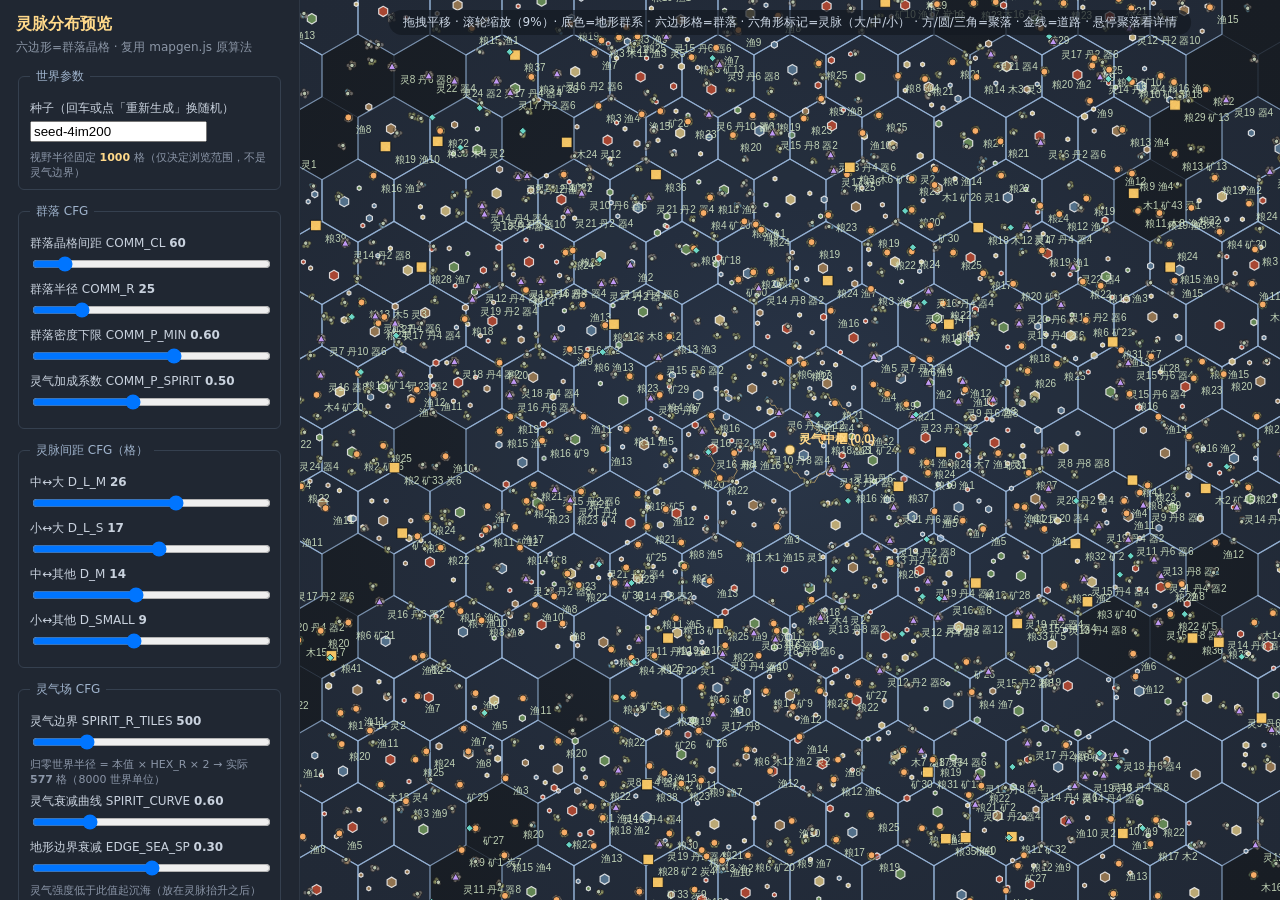
==== commit c22ae7c8: "P2 城市演化 v4 建筑计划层 + 世界时钟 Tick 框架落地 【城市演化 v4：建筑随人口增删 + 等级】 - 新增 Engine/js/city-evo.js（无状态纯函数 R1~R6）+ S" ====
--- a/灵脉预览.html
+++ b/灵脉预览.html
@@ -3128,6 +3128,7 @@
       q: o.q || 0, r: o.r || 0, kind: o.kind || '',
       detail: o.detail == null ? 3 : o.detail,    // 3=全 2=中 1=剪影
       tier: o.tier || 1,
+      lv: o.lv || 1,                              // v4 演化等级 (1..3; 影响体量与层数)
       /* 地缘标记: 该格环内有可用水面 —— 决定水车/水碓一类构件是否成立。
          缺省 true (不影响不读它的建筑); 由调用方按地类探针给出。 */
       water: o.water !== false,
@@ -4849,6 +4850,17 @@
       tiles: 6, cun: 4, fill: '#d2c6a6', door: { c: '#4b3a2c' }, wins: [['left', 0.72, 0.5, 0.06, 0.055]] });
     houseCore(S, { at: [0.5, -0.26], w: 0.5, d: 0.4, plat: 0.05, wall: 0.22, rise: 0.17,
       tiles: 5, eave: 0.1, cun: 3, fill: '#cdc0a0', door: { c: '#4b3a2c' } });
+    /* ★ v4 演化等级: 二级起在正屋之上叠一层「楼」; 三级再收顶层 —— 人口越多、房子越高。
+       (等级 lv 由后端按人口/紧缺度派生; 1=平房 → 3=楼阁。) */
+    if (S.lv >= 2) {
+      houseCore(S, { at: [-0.14, 0.10], w: 0.42, d: 0.32, plat: 0.50, wall: 0.20, rise: 0.15,
+        tiles: 5, eave: 0.09, cun: 3, fill: '#d8ccae', door: false,
+        wins: [['left', 0.6, 0.5, 0.05, 0.05]] });
+    }
+    if (S.lv >= 3) {
+      houseCore(S, { at: [-0.10, 0.06], w: 0.26, d: 0.20, plat: 0.86, wall: 0.16, rise: 0.12,
+        tiles: 4, eave: 0.07, cun: 2, fill: '#e2d8be', door: false });
+    }
     /* 茅草散锋 (檐口) */
     if (S.detail >= 3) {
       var i;
@@ -5233,9 +5245,14 @@
   function paint(B, spec) {
     var R = spec.R || 16;
     var detail = spec.detail != null ? spec.detail : (R >= 9 ? 3 : (R >= 5.2 ? 2 : 1));
+    /* ★ v4 建筑等级 (演化, 与骨架 tier 无关): lv 1..3 → 体量放大 (1.0/1.10/1.20);
+       民房系再按 lv 叠「楼」(见 KINDS['民房'])。等级由后端按人口/紧缺度派生。 */
+    var lv = spec.lv | 0; if (lv < 1) lv = 1; if (lv > 3) lv = 3;
+    var lvK = 1 + 0.10 * (lv - 1);
     var S = frameOf({
       B: B, cx: spec.cx, cy: spec.cy, R: R, q: spec.q, r: spec.r, kind: spec.kind,
-      tier: spec.tier, detail: detail, unit: spec.unit,
+      tier: spec.tier, lv: lv, detail: detail,
+      unit: (spec.unit == null ? 0.78 * lvK : spec.unit * lvK),
       face: spec.face, seed: seedOf(spec), water: spec.water
     });
     /* 朝向: 未显式给定则按规则 + 探针推导 */
@@ -5288,6 +5305,7 @@
     var detail = spec.detail != null ? spec.detail : (R >= 9 ? 3 : (R >= 5.2 ? 2 : 1));
     var key = spec.kind + '|' + dirIdxOf(spec.face) + '|' + (spec.variant | 0) + '|' +
               (Math.round(R * 2) / 2) + '|' + detail + '|' + (spec.tier | 0) + '|' +
+              (spec.lv | 0) + '|' +
               (spec.water === false ? 'd' : 'w') + '|' + (spec.plate === false ? 'n' : 'p') + '|' +
               (spec.onWater ? 'W' : '-') + '|' +
               /* ⚠ A (2026-09-15): 渔村皮肤位。**绝不可省** —— 渔家民房与内陆民房同 kind/
@@ -5302,6 +5320,7 @@
     var ctx2 = cv.getContext('2d');
     paint(new CanvasBk(ctx2), {
       kind: spec.kind, q: spec.q, r: spec.r, variant: spec.variant, tier: spec.tier,
+      lv: spec.lv,                                /* v4: 等级必须透传, 否则缓存键不同但画法相同 */
       face: spec.face, probe: spec.probe, R: R, detail: detail, water: spec.water,
       cx: -SPR_BOX.x0 * R, cy: -SPR_BOX.y0 * R,
       plate: spec.plate, tint: spec.tint, plateA: spec.plateA, onWater: spec.onWater,
